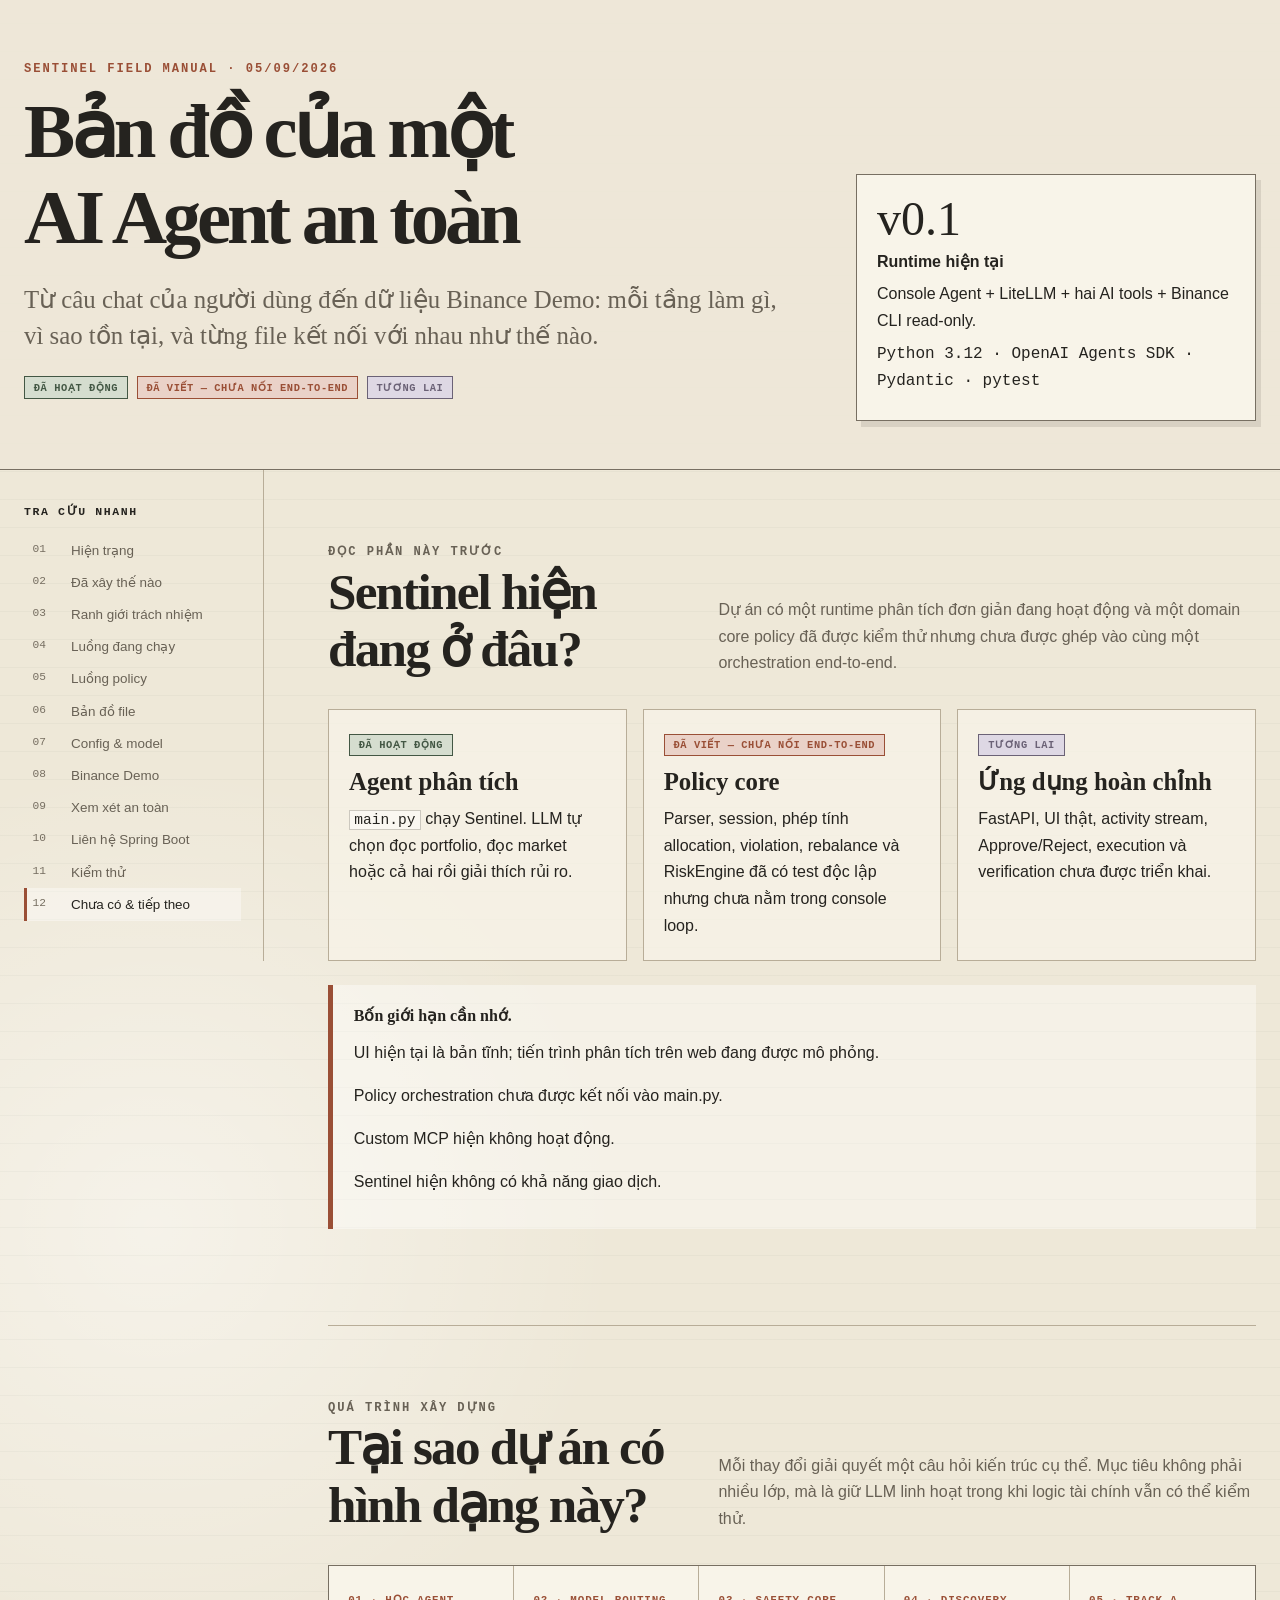
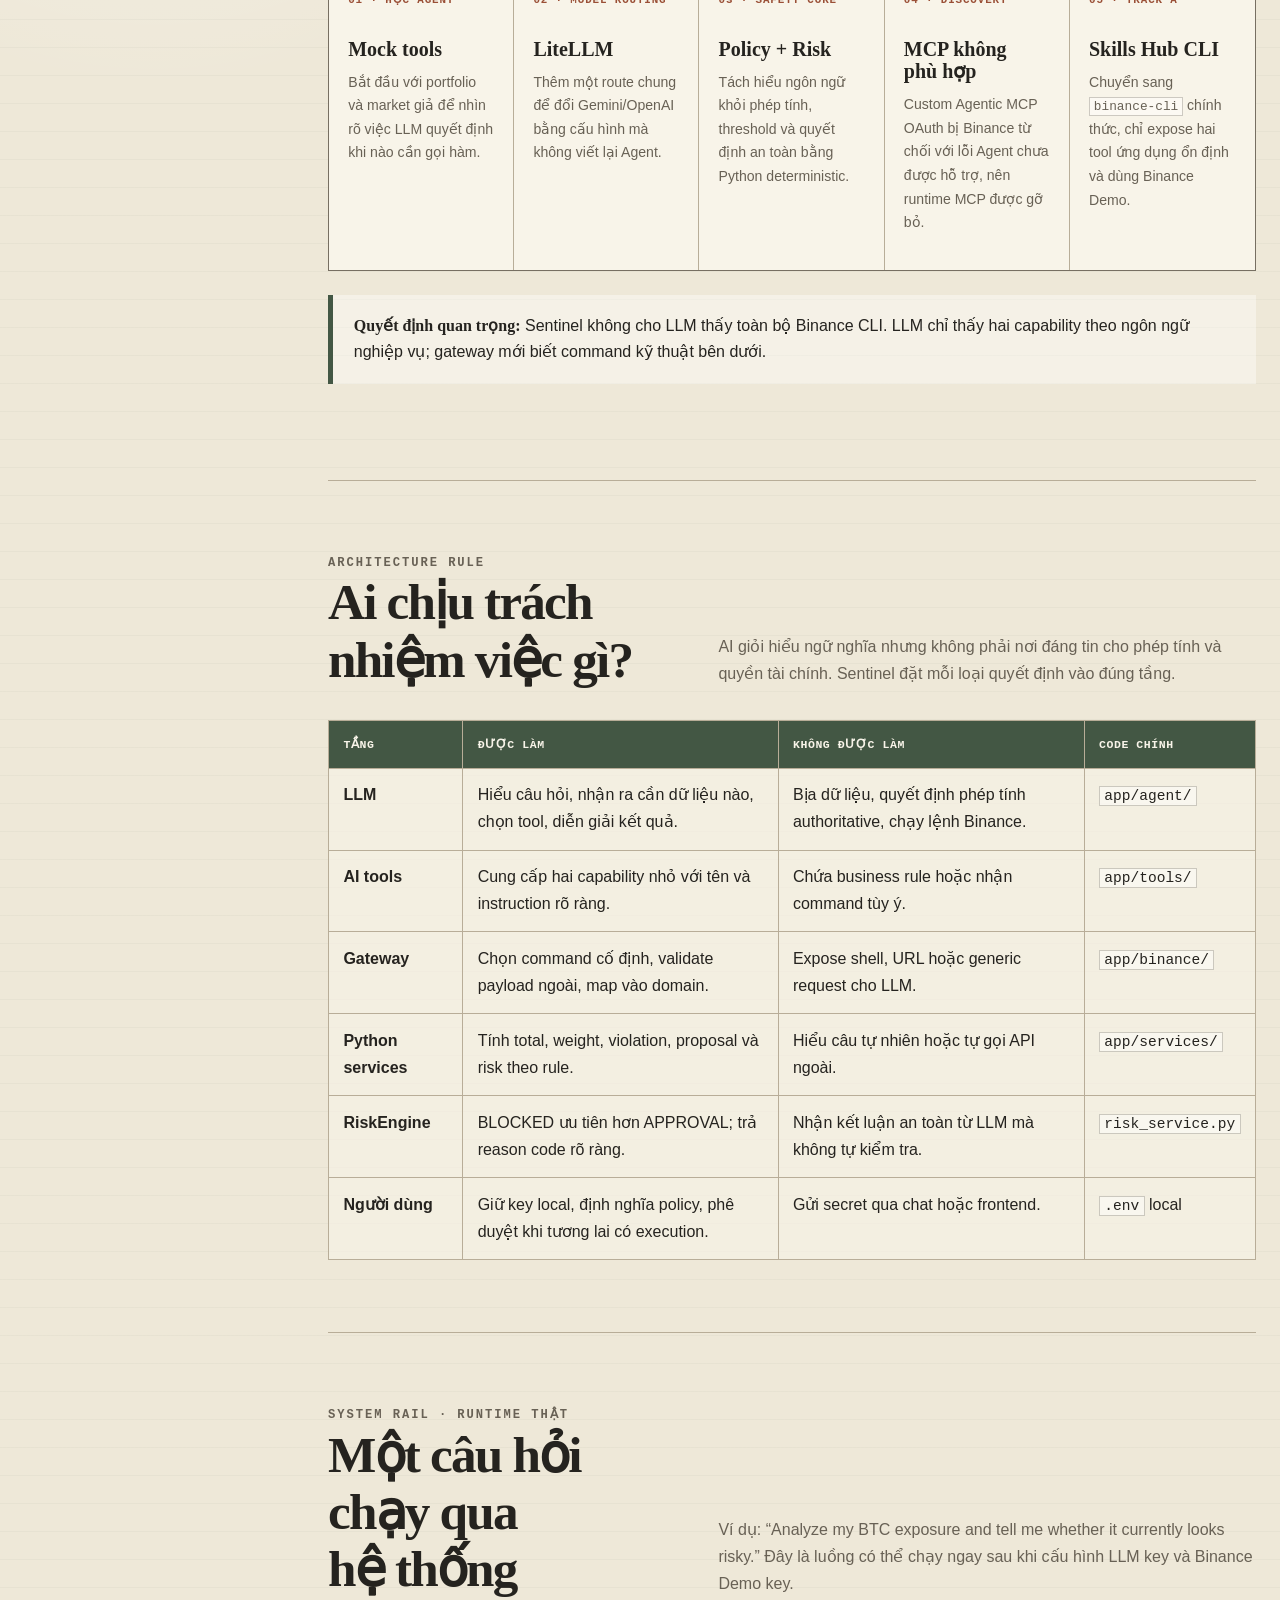
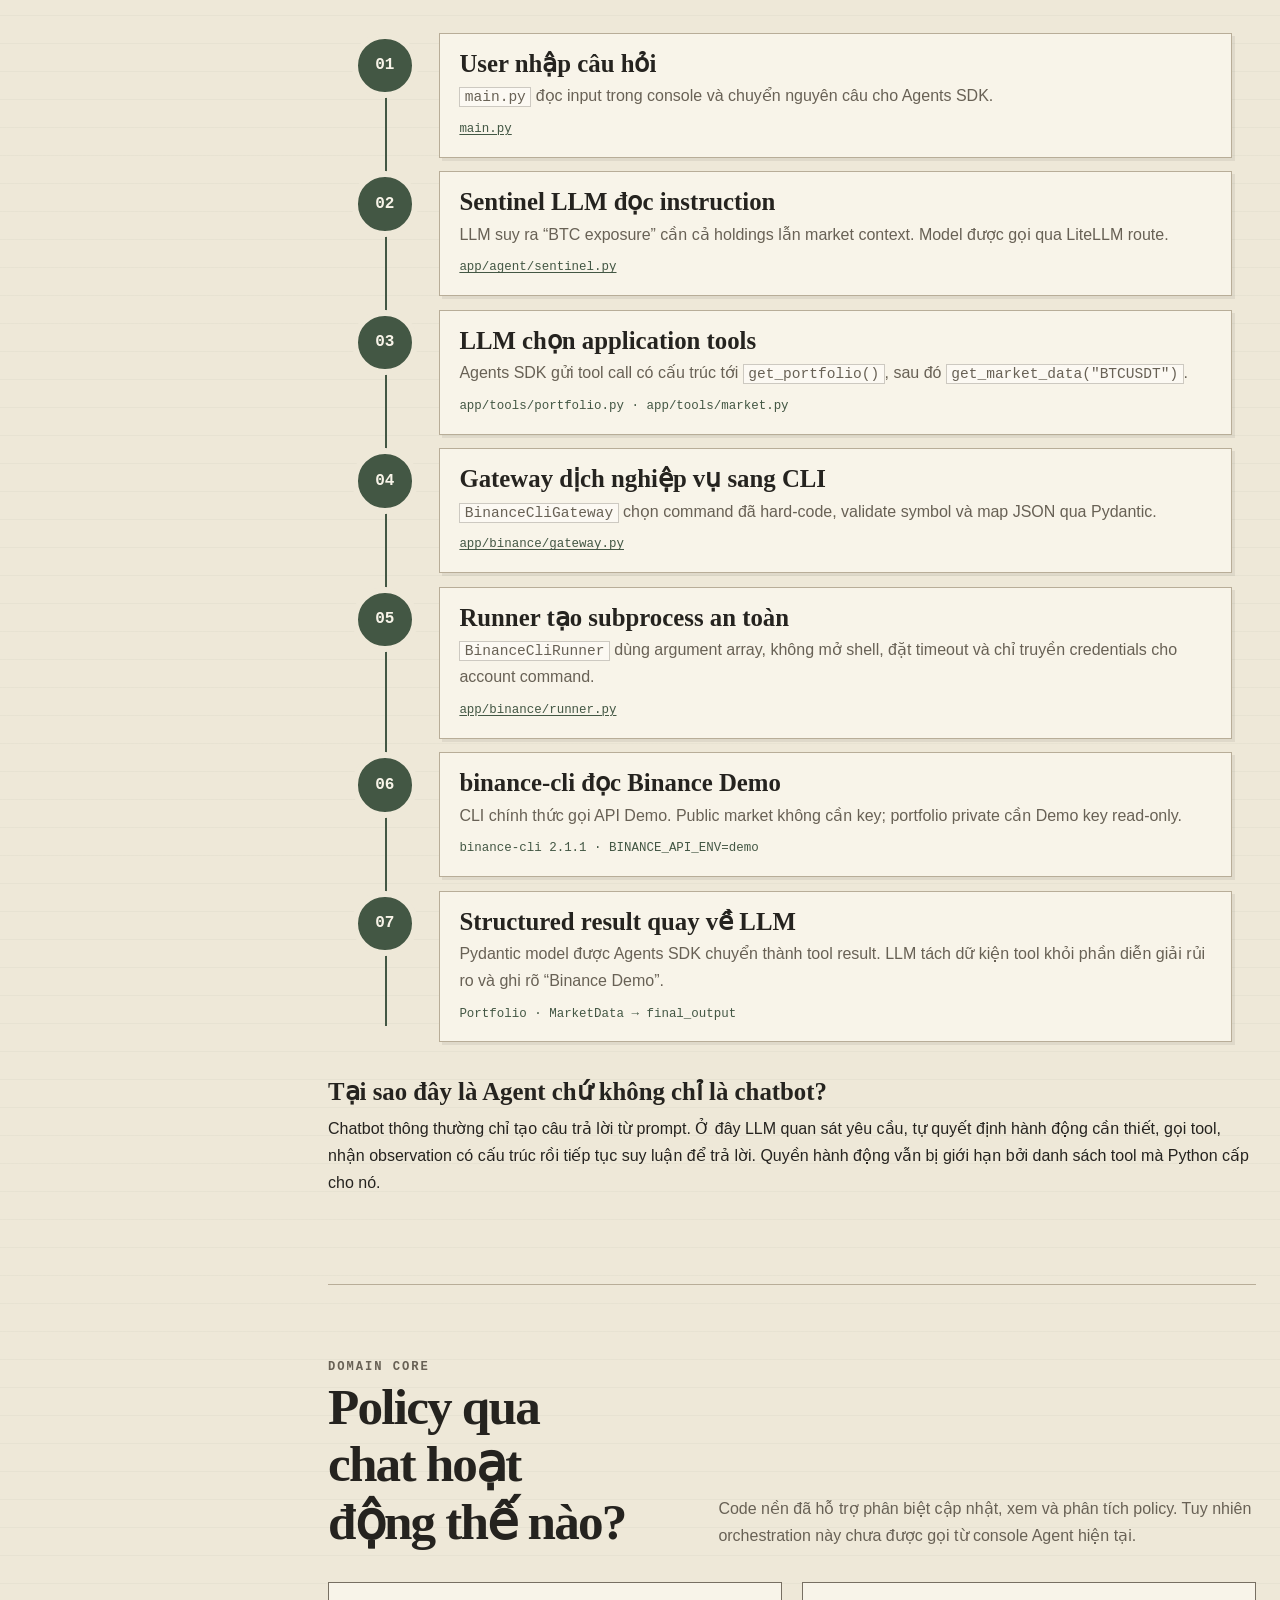
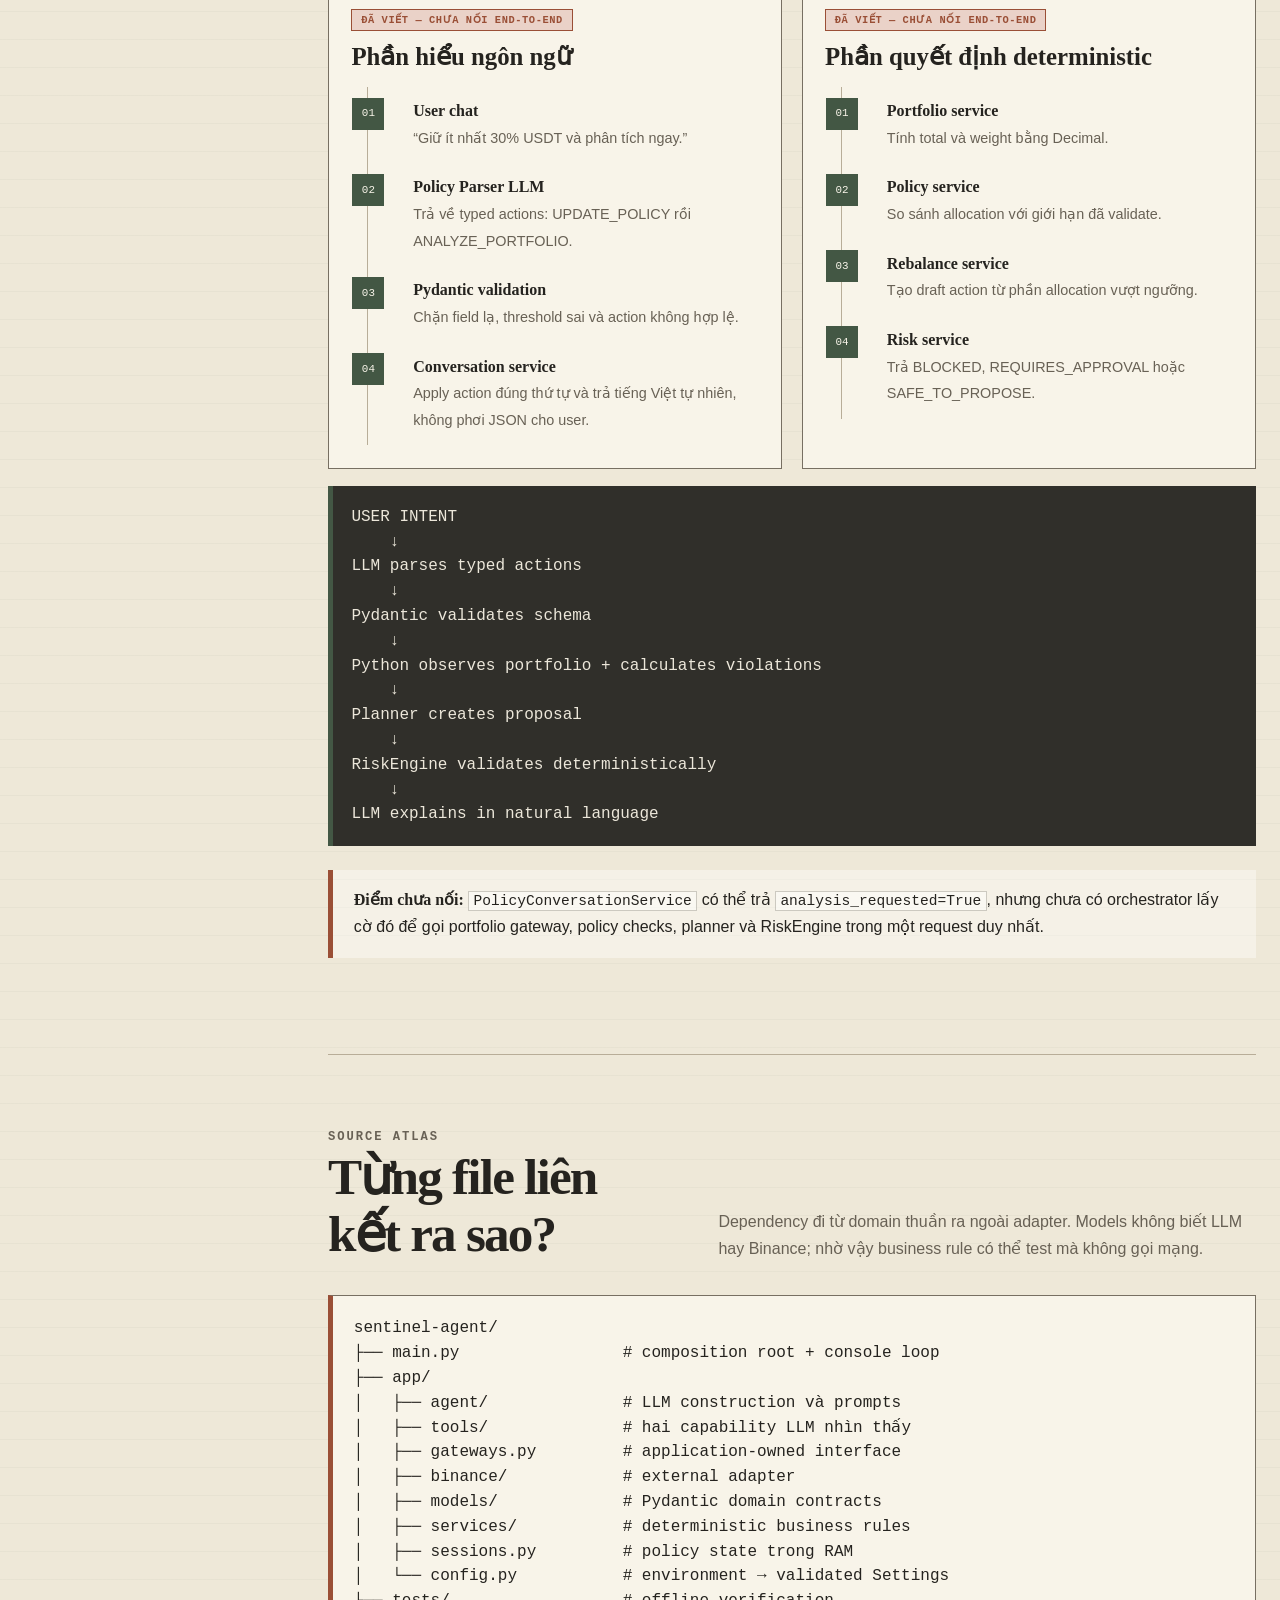
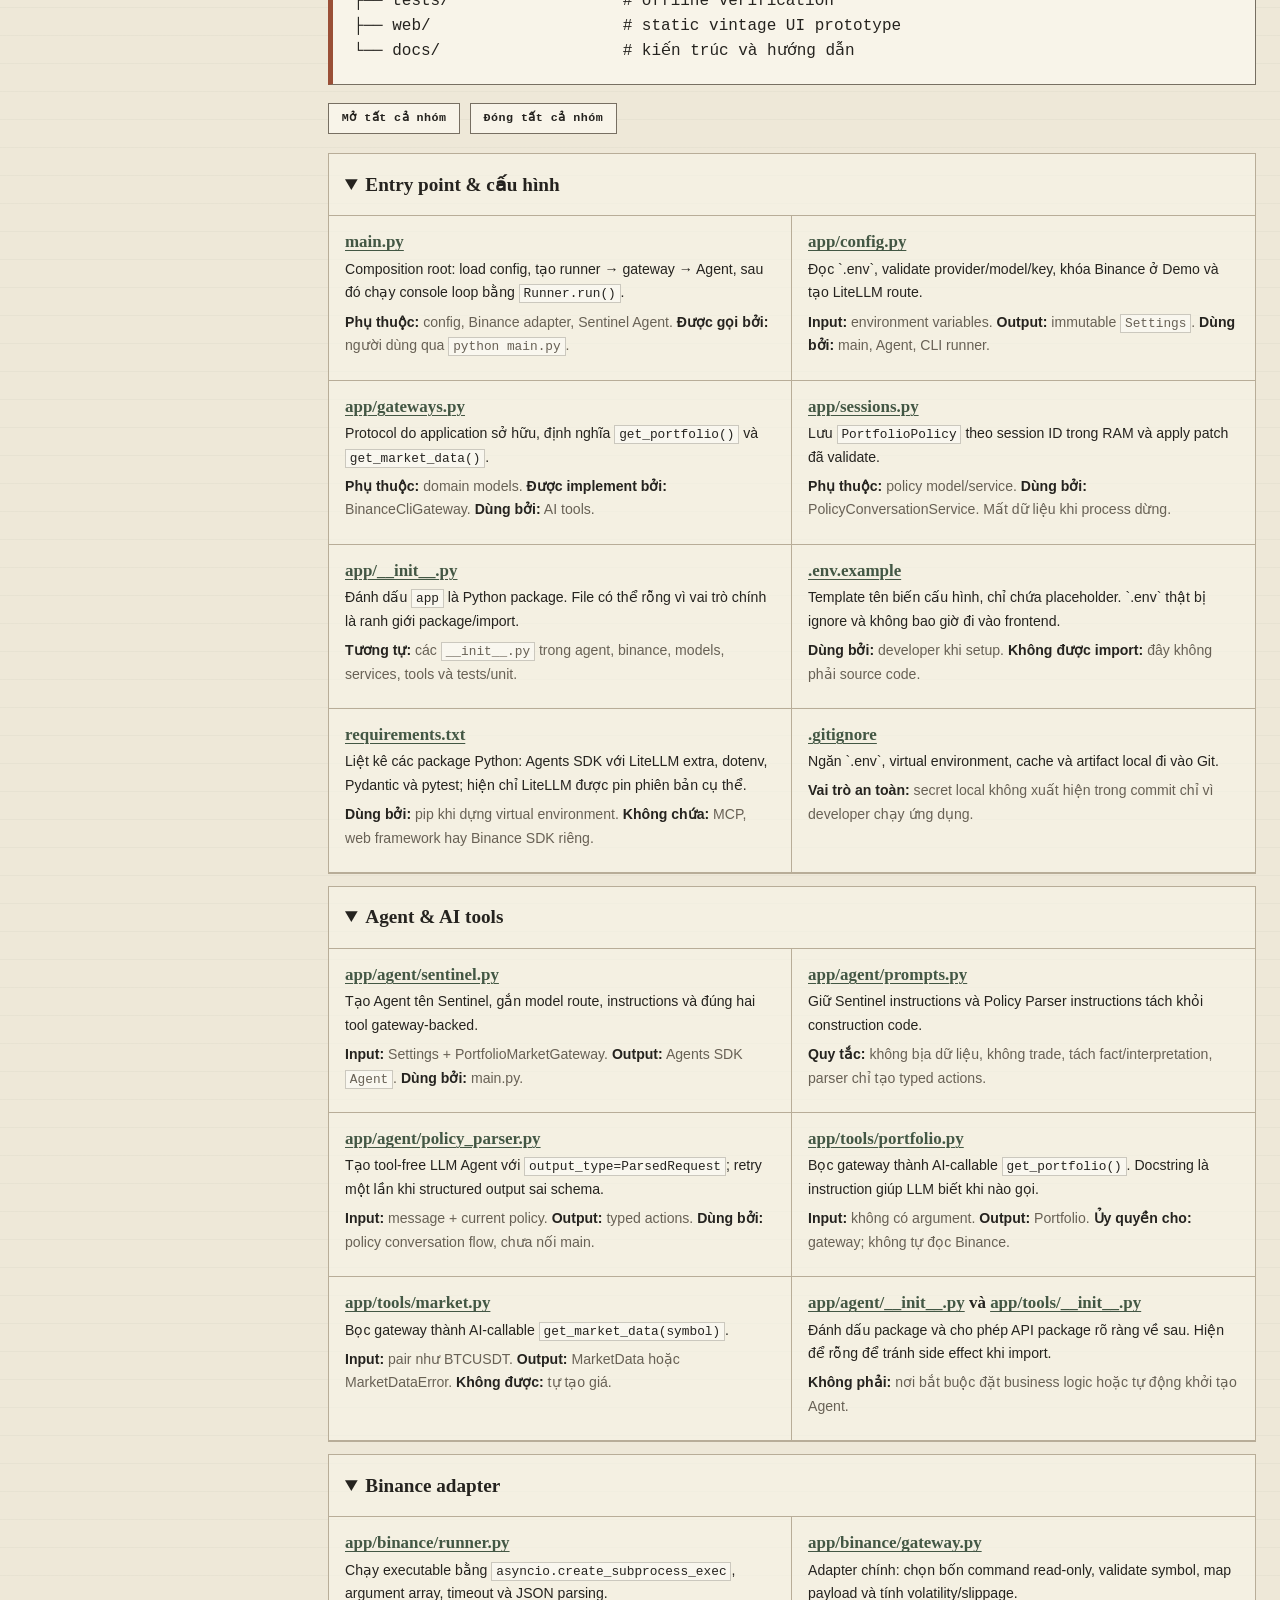
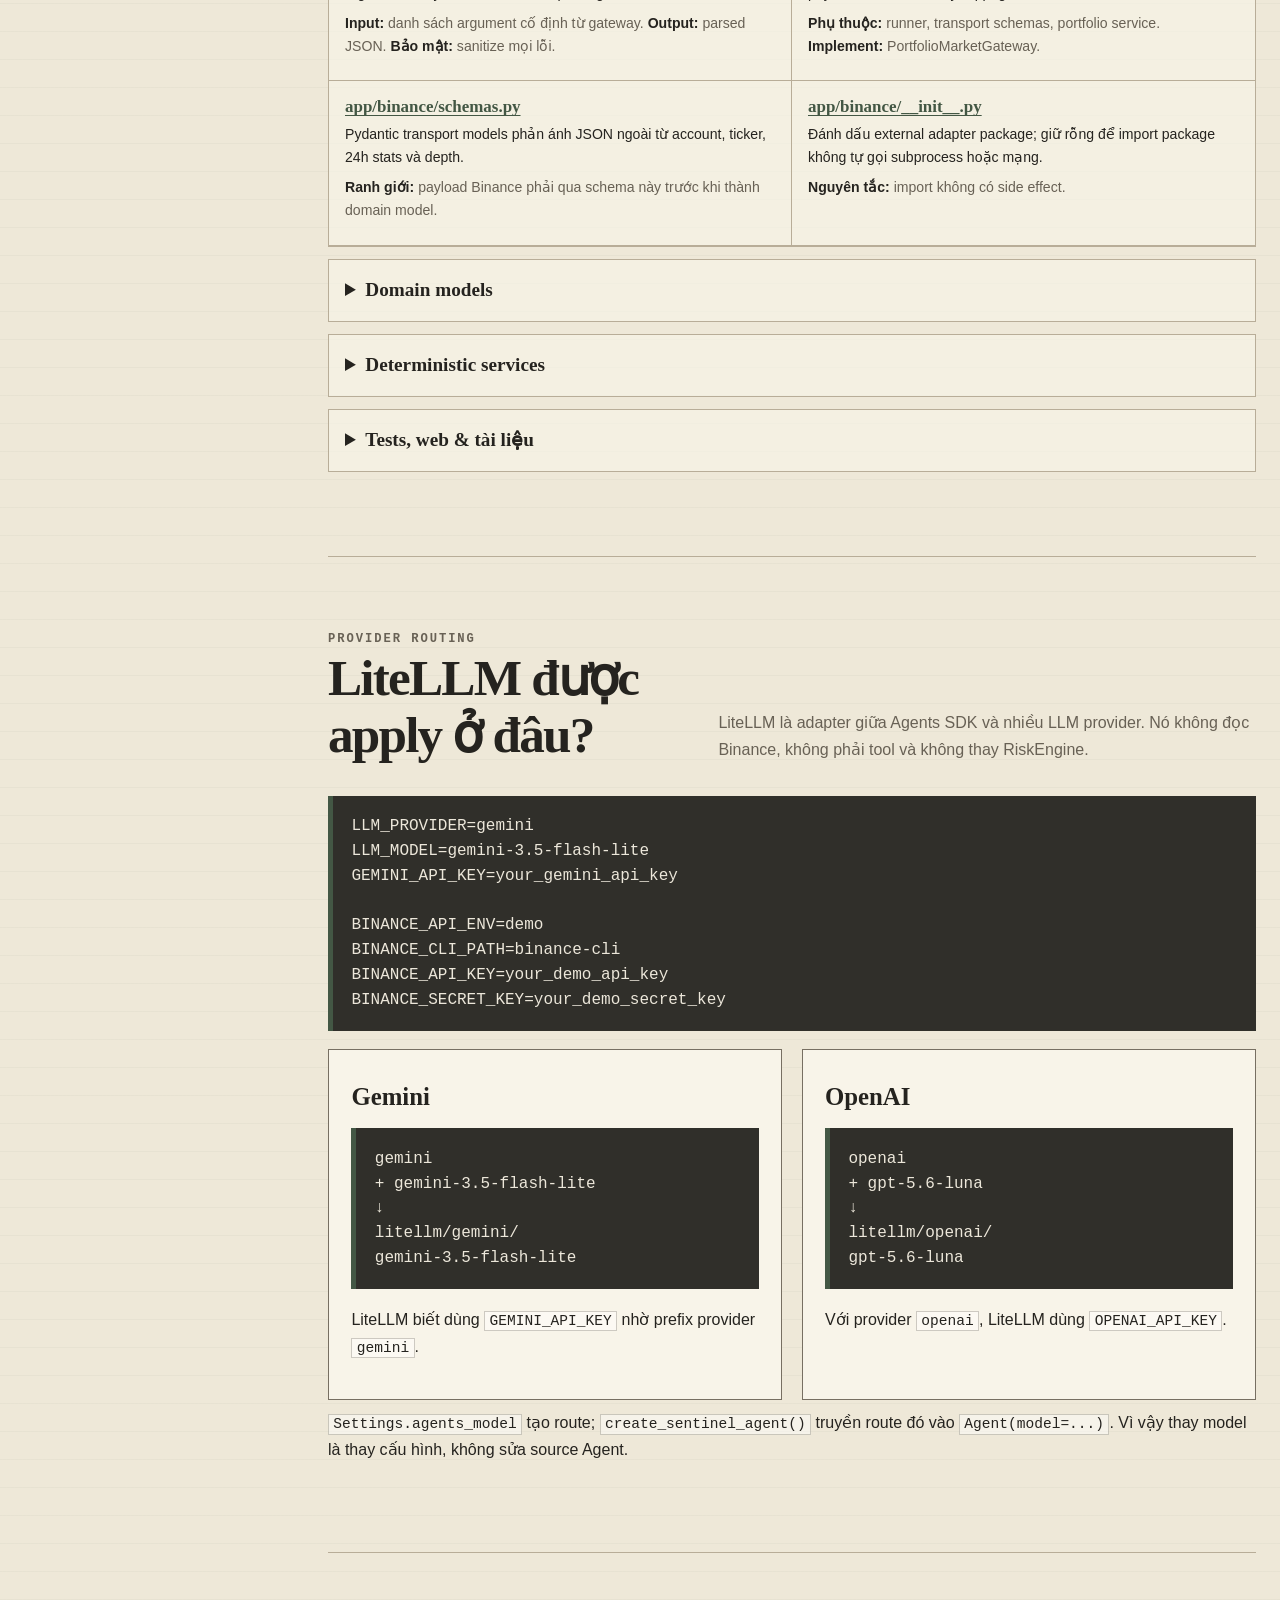
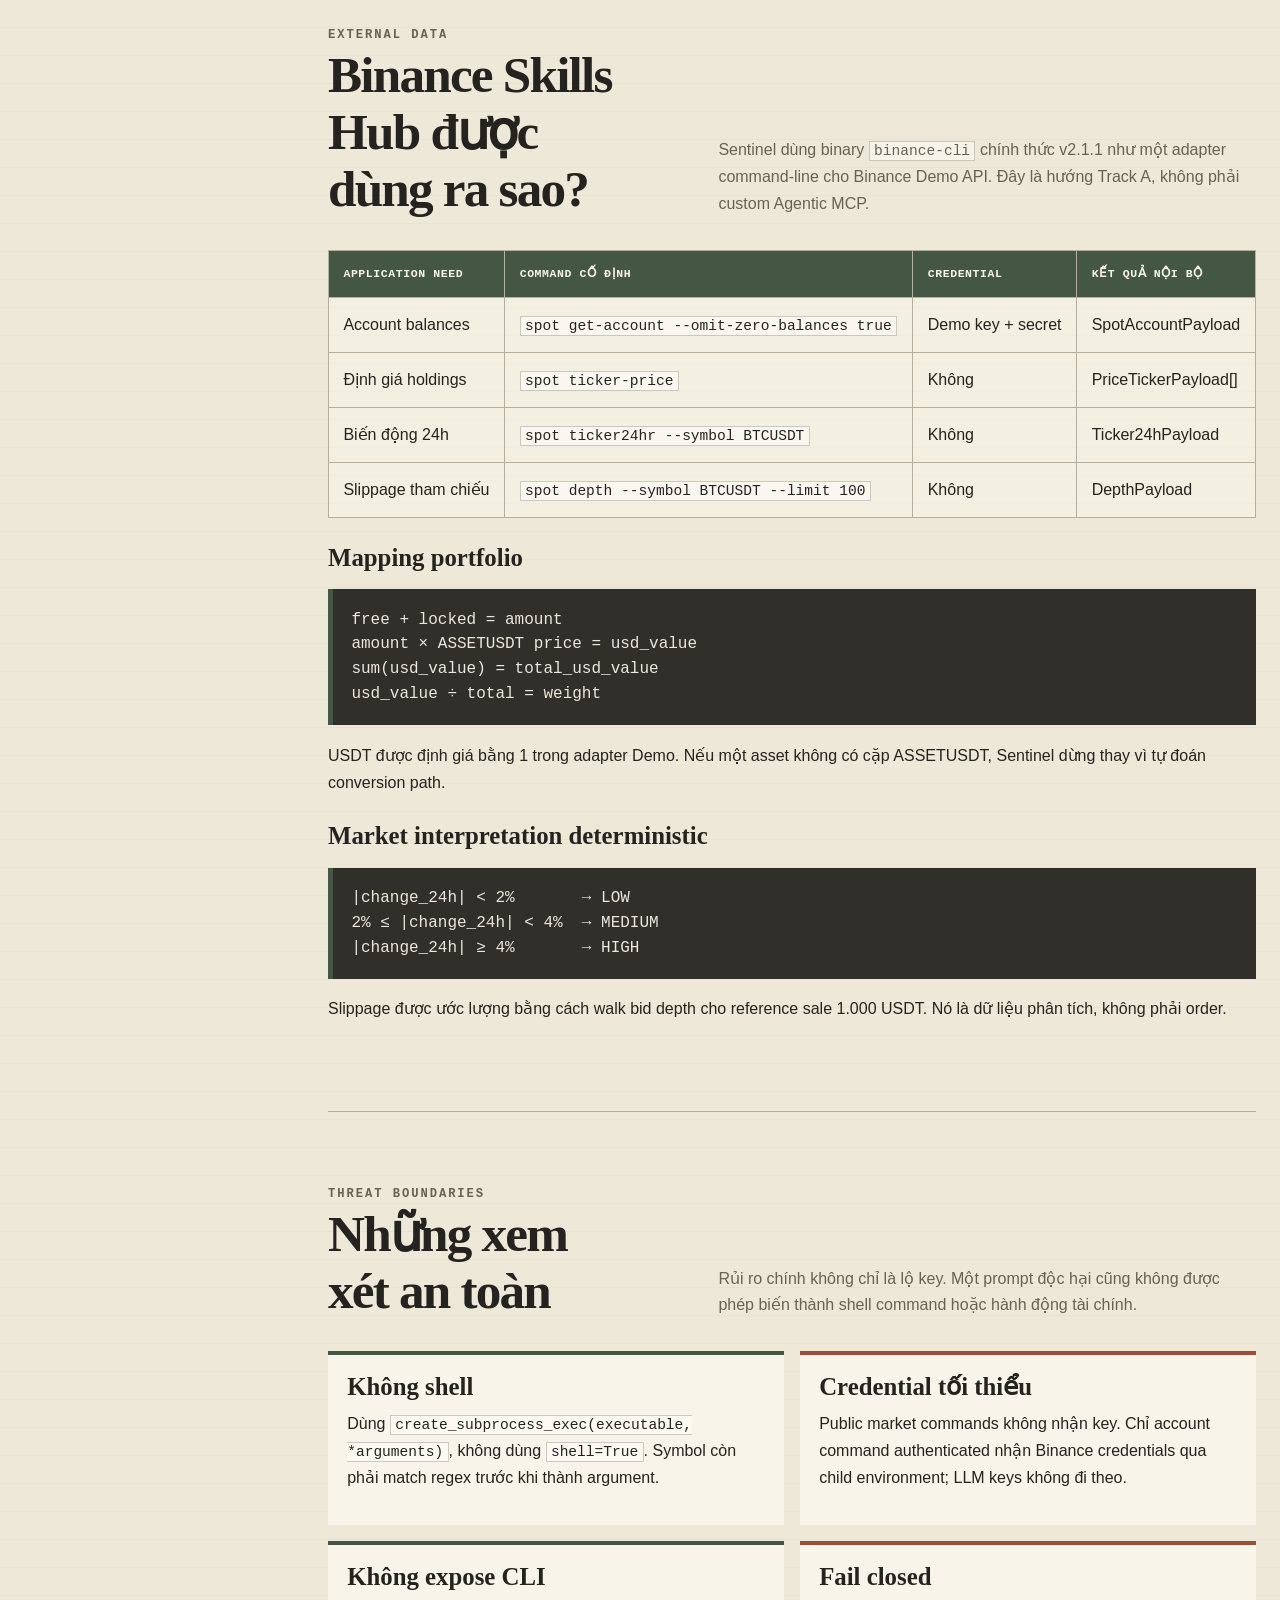
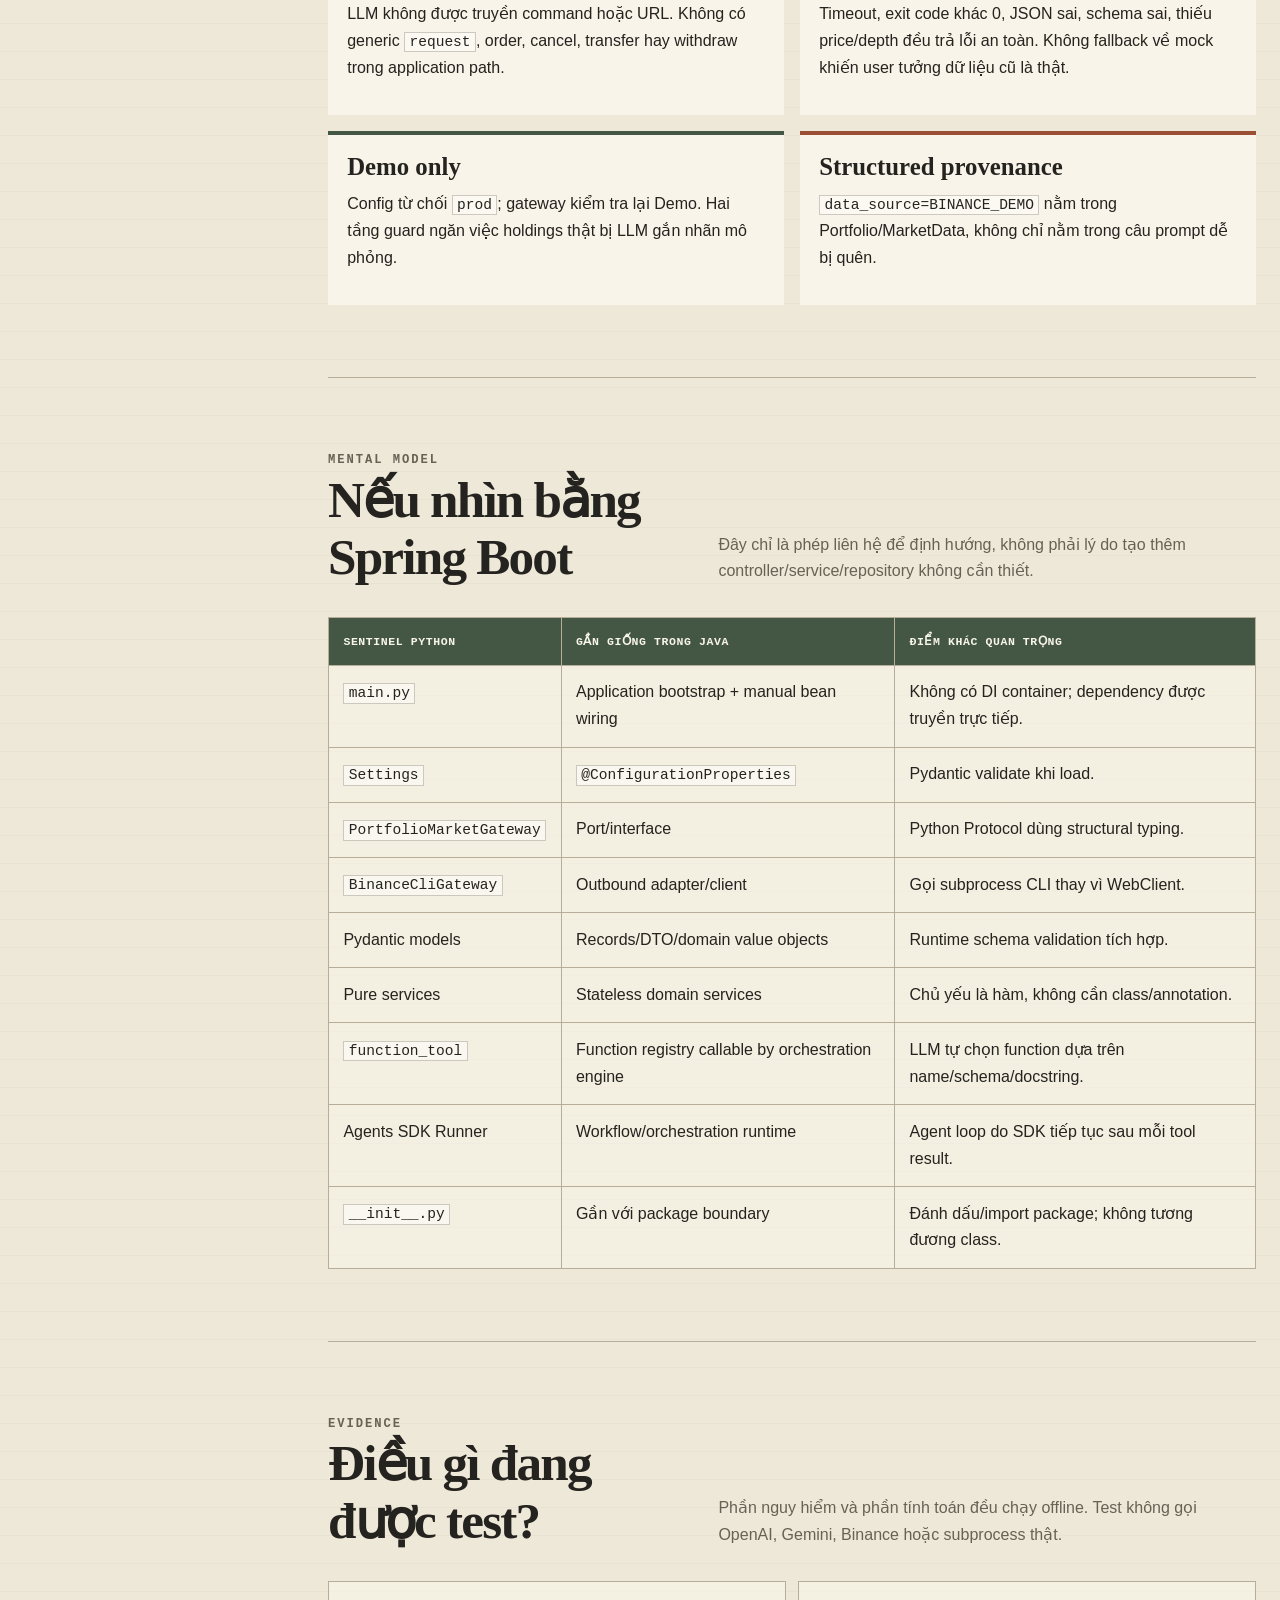
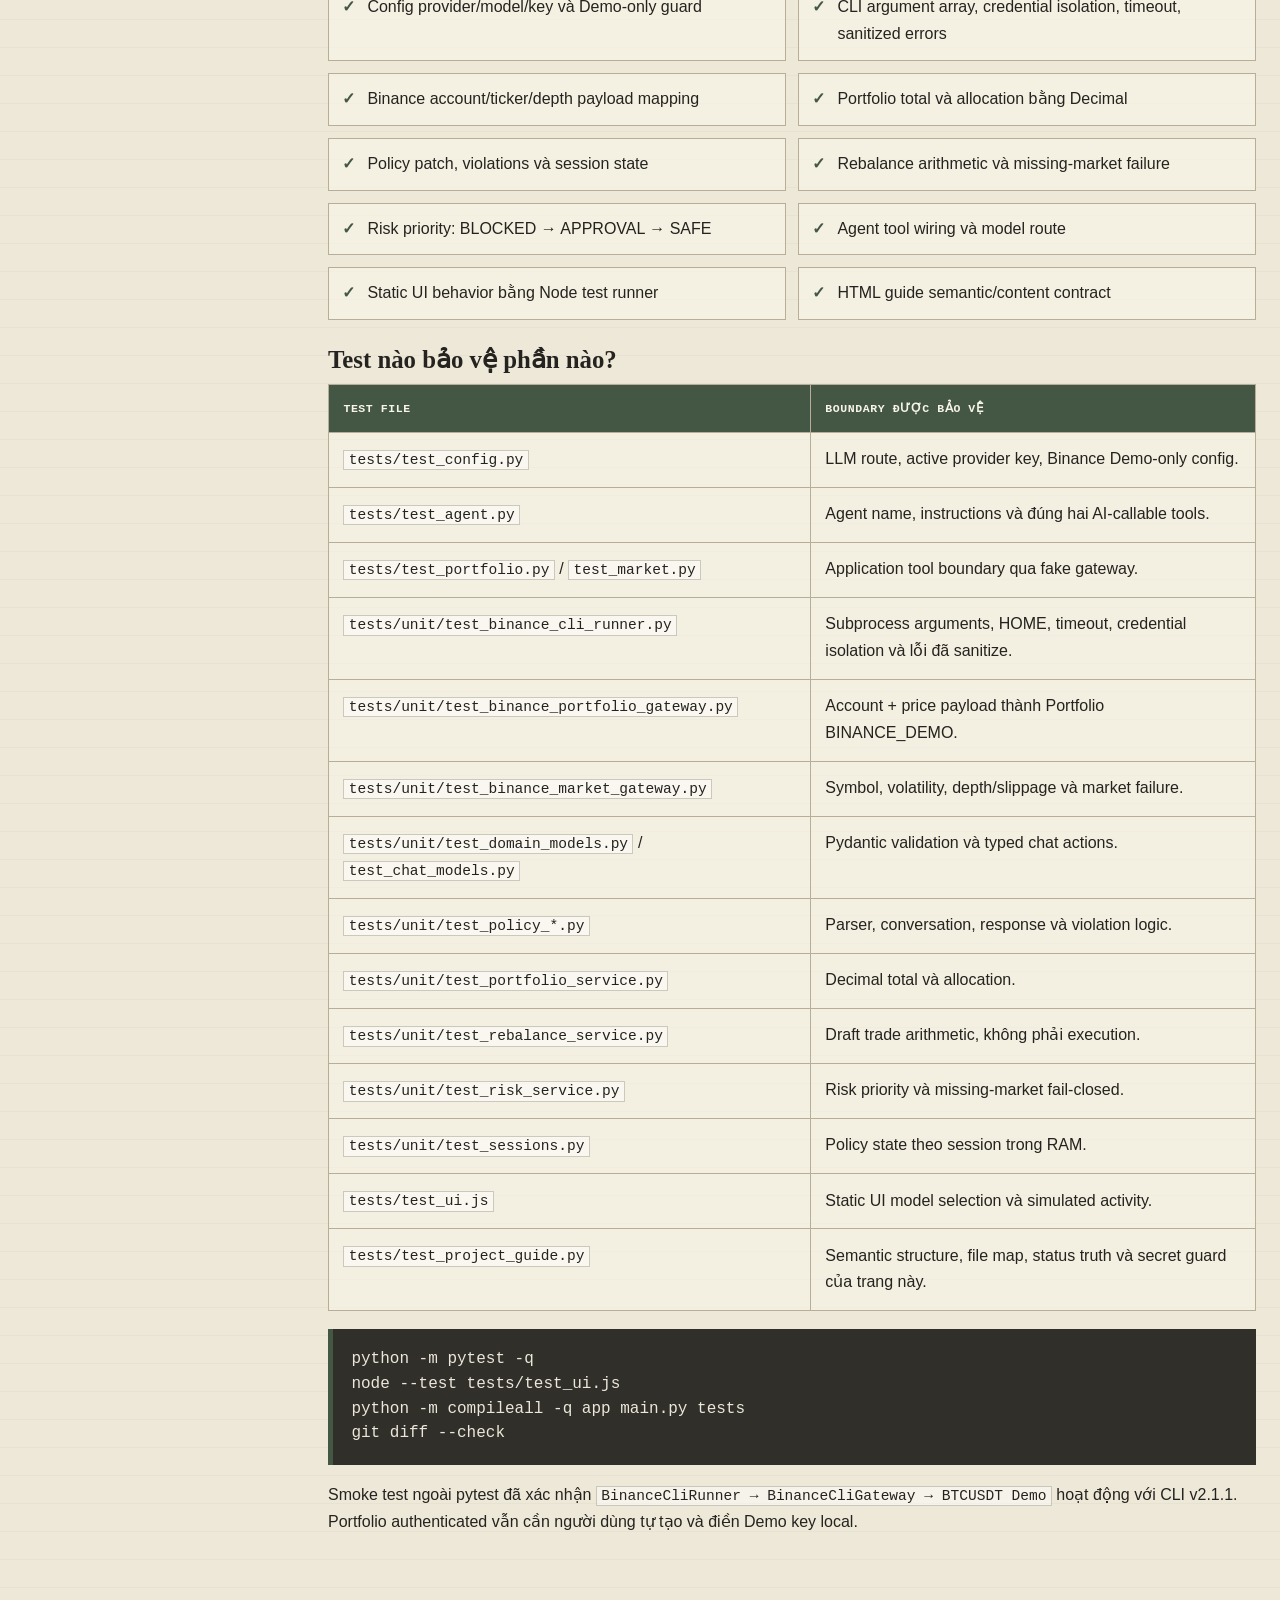
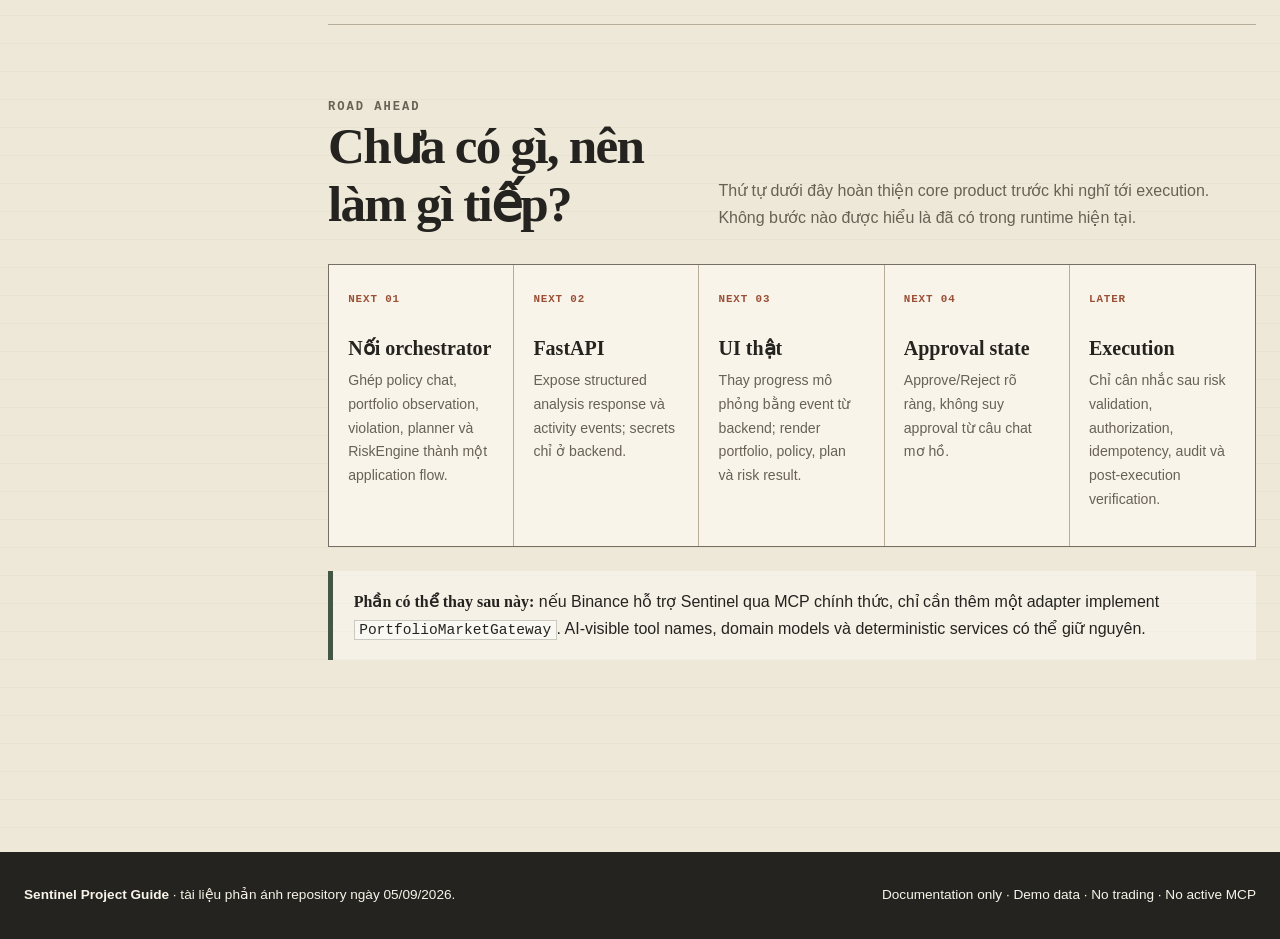
==== docs/sentinel-project-guide.html @ a164aa62 "docs: link Sentinel implementation handbook" ====
<!doctype html>
<html lang="vi">
  <head>
    <meta charset="utf-8">
    <meta name="viewport" content="width=device-width, initial-scale=1">
    <meta name="color-scheme" content="light">
    <title>Sentinel — Sổ tay kiến trúc &amp; mã nguồn</title>
    <style>
      :root {
        --paper: #eee8d8;
        --paper-deep: #e2d9c4;
        --paper-light: #f8f4e9;
        --ink: #25231f;
        --muted: #686155;
        --olive: #435744;
        --olive-soft: #d5ddcf;
        --rust: #9a4f36;
        --rust-soft: #ead2c8;
        --rule: #b8ad98;
        --rule-dark: #776f62;
        --future: #6b6276;
        --future-soft: #ded8e4;
        --shadow: 5px 6px 0 rgb(59 52 42 / 12%);
        --serif: Georgia, "Times New Roman", Times, serif;
        --sans: "Avenir Next", Avenir, "Segoe UI", Arial, sans-serif;
        --mono: "SFMono-Regular", Consolas, "Liberation Mono", monospace;
      }

      * { box-sizing: border-box; }

      html {
        scroll-behavior: smooth;
        scroll-padding-top: 1.5rem;
      }

      body {
        margin: 0;
        color: var(--ink);
        background-color: var(--paper);
        background-image:
          repeating-linear-gradient(0deg, transparent 0 27px, rgb(67 87 68 / 4%) 27px 28px),
          radial-gradient(circle at 12% 8%, rgb(255 255 255 / 45%), transparent 29rem);
        font-family: var(--sans);
        font-size: 16px;
        line-height: 1.68;
      }

      a {
        color: var(--olive);
        text-decoration-thickness: 1px;
        text-underline-offset: 0.18em;
      }

      a:hover { color: var(--rust); }

      :focus-visible {
        outline: 3px solid var(--rust);
        outline-offset: 3px;
      }

      code, pre, .path, .utility, .status, .eyebrow, .rail-index {
        font-family: var(--mono);
      }

      code {
        padding: 0.08em 0.3em;
        background: rgb(255 255 255 / 45%);
        border: 1px solid rgb(119 111 98 / 35%);
        font-size: 0.91em;
      }

      pre {
        margin: 1.1rem 0;
        padding: 1.15rem;
        overflow-x: auto;
        color: #ece7da;
        background: #302f2a;
        border-left: 5px solid var(--olive);
        line-height: 1.55;
        white-space: pre;
      }

      .masthead {
        border-bottom: 1px solid var(--rule-dark);
        background: rgb(238 232 216 / 92%);
      }

      .masthead-inner {
        width: min(1440px, calc(100% - 3rem));
        margin: 0 auto;
        padding: 3.7rem 0 3rem;
        display: grid;
        grid-template-columns: minmax(0, 1fr) minmax(260px, 400px);
        gap: 3rem;
        align-items: end;
      }

      .eyebrow {
        margin: 0 0 0.6rem;
        color: var(--rust);
        font-size: 0.76rem;
        font-weight: 700;
        letter-spacing: 0.16em;
        text-transform: uppercase;
      }

      h1, h2, h3, h4 {
        font-family: var(--serif);
        line-height: 1.12;
        text-wrap: balance;
      }

      h1 {
        margin: 0;
        max-width: 840px;
        font-size: clamp(3rem, 6vw, 6.6rem);
        font-weight: 600;
        letter-spacing: -0.055em;
      }

      .lede {
        max-width: 760px;
        margin: 1.3rem 0 0;
        color: var(--muted);
        font-family: var(--serif);
        font-size: clamp(1.15rem, 2vw, 1.55rem);
        line-height: 1.45;
      }

      .issue-card {
        padding: 1.25rem;
        border: 1px solid var(--rule-dark);
        background: var(--paper-light);
        box-shadow: var(--shadow);
      }

      .issue-card p { margin: 0.35rem 0; }

      .issue-card .number {
        display: block;
        font-family: var(--serif);
        font-size: 3rem;
        line-height: 1;
      }

      .layout {
        width: min(1440px, calc(100% - 3rem));
        margin: 0 auto;
        display: grid;
        grid-template-columns: 240px minmax(0, 1fr);
        gap: clamp(2rem, 5vw, 5rem);
      }

      nav {
        position: sticky;
        top: 0;
        align-self: start;
        max-height: 100vh;
        overflow-y: auto;
        padding: 2rem 0 2.5rem;
        border-right: 1px solid var(--rule);
      }

      nav strong {
        display: block;
        margin-bottom: 0.8rem;
        font-family: var(--mono);
        font-size: 0.72rem;
        letter-spacing: 0.14em;
        text-transform: uppercase;
      }

      nav ol {
        margin: 0;
        padding: 0 1.4rem 0 0;
        list-style: none;
        counter-reset: nav;
      }

      nav li { counter-increment: nav; }

      nav a {
        display: grid;
        grid-template-columns: 2.2rem 1fr;
        gap: 0.2rem;
        padding: 0.46rem 0.35rem;
        color: var(--muted);
        text-decoration: none;
        border-left: 3px solid transparent;
        font-size: 0.84rem;
        line-height: 1.3;
      }

      nav a::before {
        content: counter(nav, decimal-leading-zero);
        color: var(--rule-dark);
        font-family: var(--mono);
        font-size: 0.7rem;
      }

      nav a:hover, nav a[aria-current="true"] {
        color: var(--ink);
        background: rgb(255 255 255 / 38%);
        border-left-color: var(--rust);
      }

      main {
        min-width: 0;
        padding: 0 0 6rem;
      }

      section {
        padding: 4.5rem 0;
        border-bottom: 1px solid var(--rule);
      }

      section:last-child { border-bottom: 0; }

      .section-head {
        display: grid;
        grid-template-columns: minmax(0, 0.8fr) minmax(280px, 1.2fr);
        gap: 2rem;
        align-items: end;
        margin-bottom: 2rem;
      }

      .section-head h2 {
        margin: 0;
        font-size: clamp(2.2rem, 4vw, 4rem);
        letter-spacing: -0.035em;
      }

      .section-head p {
        margin: 0;
        color: var(--muted);
      }

      h3 {
        margin: 1.6rem 0 0.65rem;
        font-size: 1.55rem;
      }

      h4 {
        margin: 0 0 0.4rem;
        font-size: 1.06rem;
      }

      p { margin: 0.65rem 0 1rem; }

      ul, ol { padding-left: 1.35rem; }

      .status-row {
        display: flex;
        flex-wrap: wrap;
        gap: 0.55rem;
        margin: 1.4rem 0;
      }

      .status {
        display: inline-flex;
        align-items: center;
        width: fit-content;
        padding: 0.28rem 0.55rem 0.22rem;
        border: 1px solid currentColor;
        font-size: 0.65rem;
        font-weight: 800;
        letter-spacing: 0.055em;
        line-height: 1.2;
      }

      .status.live { color: var(--olive); background: var(--olive-soft); }
      .status.partial { color: var(--rust); background: var(--rust-soft); }
      .status.future { color: var(--future); background: var(--future-soft); }

      .note, .warning {
        margin: 1.5rem 0;
        padding: 1.1rem 1.3rem;
        border-left: 5px solid var(--olive);
        background: rgb(255 255 255 / 38%);
      }

      .warning { border-left-color: var(--rust); }

      .note strong, .warning strong { font-family: var(--serif); }

      .cards {
        display: grid;
        grid-template-columns: repeat(3, minmax(0, 1fr));
        gap: 1rem;
      }

      .card {
        padding: 1.25rem;
        border: 1px solid var(--rule);
        background: rgb(248 244 233 / 72%);
      }

      .card h3 { margin-top: 0.65rem; }
      .card p:last-child { margin-bottom: 0; }

      .journey {
        display: grid;
        grid-template-columns: repeat(5, minmax(145px, 1fr));
        gap: 0;
        padding: 0;
        list-style: none;
        border: 1px solid var(--rule-dark);
        background: var(--paper-light);
      }

      .journey li {
        min-height: 230px;
        padding: 1.2rem;
        border-right: 1px solid var(--rule);
      }

      .journey li:last-child { border-right: 0; }

      .journey .phase {
        color: var(--rust);
        font-family: var(--mono);
        font-size: 0.68rem;
        font-weight: 700;
        letter-spacing: 0.08em;
      }

      .journey h3 { font-size: 1.25rem; }
      .journey p { color: var(--muted); font-size: 0.88rem; }

      .rail {
        position: relative;
        max-width: 880px;
        margin: 2.2rem auto;
        padding: 0;
        list-style: none;
      }

      .rail::before {
        content: "";
        position: absolute;
        top: 1rem;
        bottom: 1rem;
        left: 2.05rem;
        width: 2px;
        background: var(--olive);
      }

      .rail-item {
        position: relative;
        display: grid;
        grid-template-columns: 4.2rem minmax(0, 1fr);
        gap: 1.25rem;
        margin: 0 0 0.85rem;
      }

      .rail-index {
        position: relative;
        z-index: 1;
        display: grid;
        place-items: center;
        width: 4.1rem;
        height: 4.1rem;
        color: var(--paper-light);
        background: var(--olive);
        border: 6px solid var(--paper);
        border-radius: 50%;
        font-weight: 800;
      }

      .rail-body {
        padding: 1rem 1.2rem;
        border: 1px solid var(--rule);
        background: var(--paper-light);
        box-shadow: 3px 3px 0 rgb(59 52 42 / 8%);
      }

      .rail-body h3 { margin: 0; }
      .rail-body p { margin: 0.35rem 0 0; color: var(--muted); }

      .path {
        display: inline-block;
        margin-top: 0.55rem;
        color: var(--olive);
        font-size: 0.78rem;
      }

      .split-flow {
        display: grid;
        grid-template-columns: repeat(2, minmax(0, 1fr));
        gap: 1.2rem;
      }

      .flow-panel {
        padding: 1.4rem;
        border: 1px solid var(--rule-dark);
        background: var(--paper-light);
      }

      .flow-panel h3 { margin-top: 0.7rem; }

      .flow-list {
        margin: 1rem 0 0;
        padding: 0;
        list-style: none;
        counter-reset: flow;
      }

      .flow-list li {
        position: relative;
        counter-increment: flow;
        margin-left: 1rem;
        padding: 0.7rem 0 0.7rem 2.8rem;
        border-left: 1px solid var(--rule);
      }

      .flow-list li::before {
        content: counter(flow, decimal-leading-zero);
        position: absolute;
        left: -1rem;
        top: 0.65rem;
        width: 2rem;
        height: 2rem;
        display: grid;
        place-items: center;
        color: var(--paper-light);
        background: var(--olive);
        font-family: var(--mono);
        font-size: 0.68rem;
      }

      .flow-list strong { display: block; font-family: var(--serif); }
      .flow-list span { color: var(--muted); font-size: 0.9rem; }

      .table-wrap { overflow-x: auto; }

      table {
        width: 100%;
        border-collapse: collapse;
        background: rgb(248 244 233 / 58%);
      }

      th, td {
        padding: 0.85rem 0.9rem;
        border: 1px solid var(--rule);
        text-align: left;
        vertical-align: top;
      }

      th {
        color: var(--paper-light);
        background: var(--olive);
        font-family: var(--mono);
        font-size: 0.72rem;
        letter-spacing: 0.05em;
        text-transform: uppercase;
      }

      .tree {
        padding: 1.3rem;
        color: var(--ink);
        background: var(--paper-light);
        border: 1px solid var(--rule-dark);
        border-left: 5px solid var(--rust);
      }

      .file-toolbar {
        display: flex;
        flex-wrap: wrap;
        gap: 0.6rem;
        margin: 1rem 0 1.2rem;
      }

      button {
        padding: 0.55rem 0.8rem;
        color: var(--ink);
        background: var(--paper-light);
        border: 1px solid var(--rule-dark);
        border-radius: 0;
        font: 700 0.73rem/1 var(--mono);
        letter-spacing: 0.04em;
        cursor: pointer;
      }

      button:hover { color: var(--paper-light); background: var(--olive); }

      details {
        margin-bottom: 0.75rem;
        border: 1px solid var(--rule);
        background: rgb(248 244 233 / 65%);
      }

      summary {
        padding: 0.9rem 1rem;
        cursor: pointer;
        font-family: var(--serif);
        font-size: 1.2rem;
        font-weight: 700;
      }

      details[open] summary { border-bottom: 1px solid var(--rule); }

      .file-list {
        display: grid;
        grid-template-columns: repeat(2, minmax(0, 1fr));
        gap: 0;
      }

      .file {
        min-width: 0;
        padding: 1rem;
        border-right: 1px solid var(--rule);
        border-bottom: 1px solid var(--rule);
      }

      .file:nth-child(even) { border-right: 0; }
      .file h4 a { overflow-wrap: anywhere; }
      .file p { margin: 0.35rem 0; font-size: 0.88rem; }
      .file .relation { color: var(--muted); }
      .file .relation strong { color: var(--ink); }

      .decision-grid {
        display: grid;
        grid-template-columns: repeat(2, minmax(0, 1fr));
        gap: 1rem;
      }

      .decision {
        padding: 1.1rem 1.2rem;
        border-top: 4px solid var(--olive);
        background: var(--paper-light);
      }

      .decision:nth-child(even) { border-top-color: var(--rust); }
      .decision h3 { margin-top: 0; }

      .checklist {
        display: grid;
        grid-template-columns: repeat(2, minmax(0, 1fr));
        gap: 0.75rem;
        padding: 0;
        list-style: none;
      }

      .checklist li {
        padding: 0.75rem 0.85rem 0.75rem 2.4rem;
        position: relative;
        background: rgb(248 244 233 / 65%);
        border: 1px solid var(--rule);
      }

      .checklist li::before {
        content: "✓";
        position: absolute;
        left: 0.8rem;
        color: var(--olive);
        font-weight: 900;
      }

      footer {
        padding: 2rem 1.5rem;
        color: var(--paper-light);
        background: var(--ink);
      }

      .footer-inner {
        width: min(1440px, 100%);
        margin: 0 auto;
        display: flex;
        justify-content: space-between;
        gap: 2rem;
      }

      footer p { margin: 0; font-size: 0.85rem; }

      @media (max-width: 1060px) {
        .masthead-inner { grid-template-columns: 1fr; gap: 1.5rem; }
        .layout { grid-template-columns: 1fr; }
        nav {
          position: relative;
          max-height: none;
          padding: 1rem 0;
          border-right: 0;
          border-bottom: 1px solid var(--rule);
        }
        nav ol { display: flex; overflow-x: auto; padding: 0 0 0.6rem; }
        nav li { flex: 0 0 auto; }
        nav a { grid-template-columns: auto 1fr; min-width: max-content; }
        .journey { grid-template-columns: 1fr 1fr; }
        .journey li { min-height: auto; border-bottom: 1px solid var(--rule); }
      }

      @media (max-width: 760px) {
        body { font-size: 15px; }
        .masthead-inner, .layout { width: min(100% - 1.4rem, 1440px); }
        .masthead-inner { padding: 2.3rem 0; }
        .section-head, .cards, .split-flow, .decision-grid,
        .file-list, .checklist { grid-template-columns: 1fr; }
        section { padding: 3.2rem 0; }
        .journey { grid-template-columns: 1fr; }
        .journey li { border-right: 0; }
        .file { border-right: 0; }
        .rail-item { grid-template-columns: 3.3rem minmax(0, 1fr); gap: 0.7rem; }
        .rail::before { left: 1.62rem; }
        .rail-index { width: 3.25rem; height: 3.25rem; border-width: 4px; }
        .footer-inner { flex-direction: column; }
      }

      @media (prefers-reduced-motion: reduce) {
        html { scroll-behavior: auto; }
      }

      @media print {
        body { background: white; color: black; font-size: 10.5pt; }
        .masthead-inner, .layout, .footer-inner { width: 100%; }
        .layout { display: block; }
        nav, .file-toolbar { display: none; }
        main { padding: 0; }
        section { padding: 1.2rem 0; break-inside: avoid; }
        details { break-inside: avoid; }
        details:not([open]) > *:not(summary) { display: block; }
        .card, .rail-body, .issue-card { box-shadow: none; }
        footer { color: black; background: white; border-top: 1px solid black; }
        a { color: black; text-decoration: none; }
      }
    </style>
  </head>
  <body>
    <header class="masthead">
      <div class="masthead-inner">
        <div>
          <p class="eyebrow">Sentinel field manual · 05/09/2026</p>
          <h1>Bản đồ của một AI Agent an toàn</h1>
          <p class="lede">Từ câu chat của người dùng đến dữ liệu Binance Demo: mỗi tầng làm gì, vì sao tồn tại, và từng file kết nối với nhau như thế nào.</p>
          <div class="status-row" aria-label="Trạng thái tài liệu">
            <span class="status live">ĐÃ HOẠT ĐỘNG</span>
            <span class="status partial">ĐÃ VIẾT — CHƯA NỐI END-TO-END</span>
            <span class="status future">TƯƠNG LAI</span>
          </div>
        </div>
        <aside class="issue-card" aria-label="Tóm tắt phiên bản">
          <span class="number">v0.1</span>
          <p><strong>Runtime hiện tại</strong></p>
          <p>Console Agent + LiteLLM + hai AI tools + Binance CLI read-only.</p>
          <p class="utility">Python 3.12 · OpenAI Agents SDK · Pydantic · pytest</p>
        </aside>
      </div>
    </header>

    <div class="layout">
      <nav aria-label="Mục lục">
        <strong>Tra cứu nhanh</strong>
        <ol>
          <li><a href="#hien-trang">Hiện trạng</a></li>
          <li><a href="#hanh-trinh">Đã xây thế nào</a></li>
          <li><a href="#ranh-gioi">Ranh giới trách nhiệm</a></li>
          <li><a href="#runtime">Luồng đang chạy</a></li>
          <li><a href="#policy">Luồng policy</a></li>
          <li><a href="#file-map">Bản đồ file</a></li>
          <li><a href="#config">Config &amp; model</a></li>
          <li><a href="#binance">Binance Demo</a></li>
          <li><a href="#bao-mat">Xem xét an toàn</a></li>
          <li><a href="#java">Liên hệ Spring Boot</a></li>
          <li><a href="#kiem-thu">Kiểm thử</a></li>
          <li><a href="#tiep-theo">Chưa có &amp; tiếp theo</a></li>
        </ol>
      </nav>

      <main>
        <section id="hien-trang">
          <div class="section-head">
            <div>
              <p class="eyebrow">Đọc phần này trước</p>
              <h2>Sentinel hiện đang ở đâu?</h2>
            </div>
            <p>Dự án có một runtime phân tích đơn giản đang hoạt động và một domain core policy đã được kiểm thử nhưng chưa được ghép vào cùng một orchestration end-to-end.</p>
          </div>

          <div class="cards">
            <article class="card">
              <span class="status live">ĐÃ HOẠT ĐỘNG</span>
              <h3>Agent phân tích</h3>
              <p><code>main.py</code> chạy Sentinel. LLM tự chọn đọc portfolio, đọc market hoặc cả hai rồi giải thích rủi ro.</p>
            </article>
            <article class="card">
              <span class="status partial">ĐÃ VIẾT — CHƯA NỐI END-TO-END</span>
              <h3>Policy core</h3>
              <p>Parser, session, phép tính allocation, violation, rebalance và RiskEngine đã có test độc lập nhưng chưa nằm trong console loop.</p>
            </article>
            <article class="card">
              <span class="status future">TƯƠNG LAI</span>
              <h3>Ứng dụng hoàn chỉnh</h3>
              <p>FastAPI, UI thật, activity stream, Approve/Reject, execution và verification chưa được triển khai.</p>
            </article>
          </div>

          <div class="warning">
            <strong>Bốn giới hạn cần nhớ.</strong>
            <p>UI hiện tại là bản tĩnh; tiến trình phân tích trên web đang được mô phỏng.</p>
            <p>Policy orchestration chưa được kết nối vào main.py.</p>
            <p>Custom MCP hiện không hoạt động.</p>
            <p>Sentinel hiện không có khả năng giao dịch.</p>
          </div>
        </section>

        <section id="hanh-trinh">
          <div class="section-head">
            <div>
              <p class="eyebrow">Quá trình xây dựng</p>
              <h2>Tại sao dự án có hình dạng này?</h2>
            </div>
            <p>Mỗi thay đổi giải quyết một câu hỏi kiến trúc cụ thể. Mục tiêu không phải nhiều lớp, mà là giữ LLM linh hoạt trong khi logic tài chính vẫn có thể kiểm thử.</p>
          </div>

          <ol class="journey">
            <li>
              <span class="phase">01 · HỌC AGENT</span>
              <h3>Mock tools</h3>
              <p>Bắt đầu với portfolio và market giả để nhìn rõ việc LLM quyết định khi nào cần gọi hàm.</p>
            </li>
            <li>
              <span class="phase">02 · MODEL ROUTING</span>
              <h3>LiteLLM</h3>
              <p>Thêm một route chung để đổi Gemini/OpenAI bằng cấu hình mà không viết lại Agent.</p>
            </li>
            <li>
              <span class="phase">03 · SAFETY CORE</span>
              <h3>Policy + Risk</h3>
              <p>Tách hiểu ngôn ngữ khỏi phép tính, threshold và quyết định an toàn bằng Python deterministic.</p>
            </li>
            <li>
              <span class="phase">04 · DISCOVERY</span>
              <h3>MCP không phù hợp</h3>
              <p>Custom Agentic MCP OAuth bị Binance từ chối với lỗi Agent chưa được hỗ trợ, nên runtime MCP được gỡ bỏ.</p>
            </li>
            <li>
              <span class="phase">05 · TRACK A</span>
              <h3>Skills Hub CLI</h3>
              <p>Chuyển sang <code>binance-cli</code> chính thức, chỉ expose hai tool ứng dụng ổn định và dùng Binance Demo.</p>
            </li>
          </ol>

          <div class="note">
            <strong>Quyết định quan trọng:</strong> Sentinel không cho LLM thấy toàn bộ Binance CLI. LLM chỉ thấy hai capability theo ngôn ngữ nghiệp vụ; gateway mới biết command kỹ thuật bên dưới.
          </div>
        </section>

        <section id="ranh-gioi">
          <div class="section-head">
            <div>
              <p class="eyebrow">Architecture rule</p>
              <h2>Ai chịu trách nhiệm việc gì?</h2>
            </div>
            <p>AI giỏi hiểu ngữ nghĩa nhưng không phải nơi đáng tin cho phép tính và quyền tài chính. Sentinel đặt mỗi loại quyết định vào đúng tầng.</p>
          </div>

          <div class="table-wrap">
            <table>
              <thead>
                <tr><th>Tầng</th><th>Được làm</th><th>Không được làm</th><th>Code chính</th></tr>
              </thead>
              <tbody>
                <tr>
                  <td><strong>LLM</strong></td>
                  <td>Hiểu câu hỏi, nhận ra cần dữ liệu nào, chọn tool, diễn giải kết quả.</td>
                  <td>Bịa dữ liệu, quyết định phép tính authoritative, chạy lệnh Binance.</td>
                  <td><code>app/agent/</code></td>
                </tr>
                <tr>
                  <td><strong>AI tools</strong></td>
                  <td>Cung cấp hai capability nhỏ với tên và instruction rõ ràng.</td>
                  <td>Chứa business rule hoặc nhận command tùy ý.</td>
                  <td><code>app/tools/</code></td>
                </tr>
                <tr>
                  <td><strong>Gateway</strong></td>
                  <td>Chọn command cố định, validate payload ngoài, map vào domain.</td>
                  <td>Expose shell, URL hoặc generic request cho LLM.</td>
                  <td><code>app/binance/</code></td>
                </tr>
                <tr>
                  <td><strong>Python services</strong></td>
                  <td>Tính total, weight, violation, proposal và risk theo rule.</td>
                  <td>Hiểu câu tự nhiên hoặc tự gọi API ngoài.</td>
                  <td><code>app/services/</code></td>
                </tr>
                <tr>
                  <td><strong>RiskEngine</strong></td>
                  <td>BLOCKED ưu tiên hơn APPROVAL; trả reason code rõ ràng.</td>
                  <td>Nhận kết luận an toàn từ LLM mà không tự kiểm tra.</td>
                  <td><code>risk_service.py</code></td>
                </tr>
                <tr>
                  <td><strong>Người dùng</strong></td>
                  <td>Giữ key local, định nghĩa policy, phê duyệt khi tương lai có execution.</td>
                  <td>Gửi secret qua chat hoặc frontend.</td>
                  <td><code>.env</code> local</td>
                </tr>
              </tbody>
            </table>
          </div>
        </section>

        <section id="runtime">
          <div class="section-head">
            <div>
              <p class="eyebrow">System rail · runtime thật</p>
              <h2>Một câu hỏi chạy qua hệ thống</h2>
            </div>
            <p>Ví dụ: “Analyze my BTC exposure and tell me whether it currently looks risky.” Đây là luồng có thể chạy ngay sau khi cấu hình LLM key và Binance Demo key.</p>
          </div>

          <ol class="rail">
            <li class="rail-item">
              <span class="rail-index">01</span>
              <div class="rail-body">
                <h3>User nhập câu hỏi</h3>
                <p><code>main.py</code> đọc input trong console và chuyển nguyên câu cho Agents SDK.</p>
                <a class="path" href="../main.py">main.py</a>
              </div>
            </li>
            <li class="rail-item">
              <span class="rail-index">02</span>
              <div class="rail-body">
                <h3>Sentinel LLM đọc instruction</h3>
                <p>LLM suy ra “BTC exposure” cần cả holdings lẫn market context. Model được gọi qua LiteLLM route.</p>
                <a class="path" href="../app/agent/sentinel.py">app/agent/sentinel.py</a>
              </div>
            </li>
            <li class="rail-item">
              <span class="rail-index">03</span>
              <div class="rail-body">
                <h3>LLM chọn application tools</h3>
                <p>Agents SDK gửi tool call có cấu trúc tới <code>get_portfolio()</code>, sau đó <code>get_market_data("BTCUSDT")</code>.</p>
                <span class="path">app/tools/portfolio.py · app/tools/market.py</span>
              </div>
            </li>
            <li class="rail-item">
              <span class="rail-index">04</span>
              <div class="rail-body">
                <h3>Gateway dịch nghiệp vụ sang CLI</h3>
                <p><code>BinanceCliGateway</code> chọn command đã hard-code, validate symbol và map JSON qua Pydantic.</p>
                <a class="path" href="../app/binance/gateway.py">app/binance/gateway.py</a>
              </div>
            </li>
            <li class="rail-item">
              <span class="rail-index">05</span>
              <div class="rail-body">
                <h3>Runner tạo subprocess an toàn</h3>
                <p><code>BinanceCliRunner</code> dùng argument array, không mở shell, đặt timeout và chỉ truyền credentials cho account command.</p>
                <a class="path" href="../app/binance/runner.py">app/binance/runner.py</a>
              </div>
            </li>
            <li class="rail-item">
              <span class="rail-index">06</span>
              <div class="rail-body">
                <h3>binance-cli đọc Binance Demo</h3>
                <p>CLI chính thức gọi API Demo. Public market không cần key; portfolio private cần Demo key read-only.</p>
                <span class="path">binance-cli 2.1.1 · BINANCE_API_ENV=demo</span>
              </div>
            </li>
            <li class="rail-item">
              <span class="rail-index">07</span>
              <div class="rail-body">
                <h3>Structured result quay về LLM</h3>
                <p>Pydantic model được Agents SDK chuyển thành tool result. LLM tách dữ kiện tool khỏi phần diễn giải rủi ro và ghi rõ “Binance Demo”.</p>
                <span class="path">Portfolio · MarketData → final_output</span>
              </div>
            </li>
          </ol>

          <h3>Tại sao đây là Agent chứ không chỉ là chatbot?</h3>
          <p>Chatbot thông thường chỉ tạo câu trả lời từ prompt. Ở đây LLM quan sát yêu cầu, tự quyết định hành động cần thiết, gọi tool, nhận observation có cấu trúc rồi tiếp tục suy luận để trả lời. Quyền hành động vẫn bị giới hạn bởi danh sách tool mà Python cấp cho nó.</p>
        </section>

        <section id="policy">
          <div class="section-head">
            <div>
              <p class="eyebrow">Domain core</p>
              <h2>Policy qua chat hoạt động thế nào?</h2>
            </div>
            <p>Code nền đã hỗ trợ phân biệt cập nhật, xem và phân tích policy. Tuy nhiên orchestration này chưa được gọi từ console Agent hiện tại.</p>
          </div>

          <div class="split-flow">
            <article class="flow-panel">
              <span class="status partial">ĐÃ VIẾT — CHƯA NỐI END-TO-END</span>
              <h3>Phần hiểu ngôn ngữ</h3>
              <ol class="flow-list">
                <li><strong>User chat</strong><span>“Giữ ít nhất 30% USDT và phân tích ngay.”</span></li>
                <li><strong>Policy Parser LLM</strong><span>Trả về typed actions: UPDATE_POLICY rồi ANALYZE_PORTFOLIO.</span></li>
                <li><strong>Pydantic validation</strong><span>Chặn field lạ, threshold sai và action không hợp lệ.</span></li>
                <li><strong>Conversation service</strong><span>Apply action đúng thứ tự và trả tiếng Việt tự nhiên, không phơi JSON cho user.</span></li>
              </ol>
            </article>
            <article class="flow-panel">
              <span class="status partial">ĐÃ VIẾT — CHƯA NỐI END-TO-END</span>
              <h3>Phần quyết định deterministic</h3>
              <ol class="flow-list">
                <li><strong>Portfolio service</strong><span>Tính total và weight bằng Decimal.</span></li>
                <li><strong>Policy service</strong><span>So sánh allocation với giới hạn đã validate.</span></li>
                <li><strong>Rebalance service</strong><span>Tạo draft action từ phần allocation vượt ngưỡng.</span></li>
                <li><strong>Risk service</strong><span>Trả BLOCKED, REQUIRES_APPROVAL hoặc SAFE_TO_PROPOSE.</span></li>
              </ol>
            </article>
          </div>

          <pre aria-label="Luồng policy đích">USER INTENT
    ↓
LLM parses typed actions
    ↓
Pydantic validates schema
    ↓
Python observes portfolio + calculates violations
    ↓
Planner creates proposal
    ↓
RiskEngine validates deterministically
    ↓
LLM explains in natural language</pre>

          <div class="warning">
            <strong>Điểm chưa nối:</strong> <code>PolicyConversationService</code> có thể trả <code>analysis_requested=True</code>, nhưng chưa có orchestrator lấy cờ đó để gọi portfolio gateway, policy checks, planner và RiskEngine trong một request duy nhất.
          </div>
        </section>

        <section id="file-map">
          <div class="section-head">
            <div>
              <p class="eyebrow">Source atlas</p>
              <h2>Từng file liên kết ra sao?</h2>
            </div>
            <p>Dependency đi từ domain thuần ra ngoài adapter. Models không biết LLM hay Binance; nhờ vậy business rule có thể test mà không gọi mạng.</p>
          </div>

          <pre class="tree" aria-label="Cây thư mục chính">sentinel-agent/
├── main.py                 # composition root + console loop
├── app/
│   ├── agent/              # LLM construction và prompts
│   ├── tools/              # hai capability LLM nhìn thấy
│   ├── gateways.py         # application-owned interface
│   ├── binance/            # external adapter
│   ├── models/             # Pydantic domain contracts
│   ├── services/           # deterministic business rules
│   ├── sessions.py         # policy state trong RAM
│   └── config.py           # environment → validated Settings
├── tests/                  # offline verification
├── web/                    # static vintage UI prototype
└── docs/                   # kiến trúc và hướng dẫn</pre>

          <div class="file-toolbar" aria-label="Điều khiển danh sách file">
            <button type="button" id="expand-all">Mở tất cả nhóm</button>
            <button type="button" id="collapse-all">Đóng tất cả nhóm</button>
          </div>

          <details open>
            <summary>Entry point &amp; cấu hình</summary>
            <div class="file-list">
              <article class="file">
                <h4><a href="../main.py">main.py</a></h4>
                <p>Composition root: load config, tạo runner → gateway → Agent, sau đó chạy console loop bằng <code>Runner.run()</code>.</p>
                <p class="relation"><strong>Phụ thuộc:</strong> config, Binance adapter, Sentinel Agent. <strong>Được gọi bởi:</strong> người dùng qua <code>python main.py</code>.</p>
              </article>
              <article class="file">
                <h4><a href="../app/config.py">app/config.py</a></h4>
                <p>Đọc `.env`, validate provider/model/key, khóa Binance ở Demo và tạo LiteLLM route.</p>
                <p class="relation"><strong>Input:</strong> environment variables. <strong>Output:</strong> immutable <code>Settings</code>. <strong>Dùng bởi:</strong> main, Agent, CLI runner.</p>
              </article>
              <article class="file">
                <h4><a href="../app/gateways.py">app/gateways.py</a></h4>
                <p>Protocol do application sở hữu, định nghĩa <code>get_portfolio()</code> và <code>get_market_data()</code>.</p>
                <p class="relation"><strong>Phụ thuộc:</strong> domain models. <strong>Được implement bởi:</strong> BinanceCliGateway. <strong>Dùng bởi:</strong> AI tools.</p>
              </article>
              <article class="file">
                <h4><a href="../app/sessions.py">app/sessions.py</a></h4>
                <p>Lưu <code>PortfolioPolicy</code> theo session ID trong RAM và apply patch đã validate.</p>
                <p class="relation"><strong>Phụ thuộc:</strong> policy model/service. <strong>Dùng bởi:</strong> PolicyConversationService. Mất dữ liệu khi process dừng.</p>
              </article>
              <article class="file">
                <h4><a href="../app/__init__.py">app/__init__.py</a></h4>
                <p>Đánh dấu <code>app</code> là Python package. File có thể rỗng vì vai trò chính là ranh giới package/import.</p>
                <p class="relation"><strong>Tương tự:</strong> các <code>__init__.py</code> trong agent, binance, models, services, tools và tests/unit.</p>
              </article>
              <article class="file">
                <h4><a href="../.env.example">.env.example</a></h4>
                <p>Template tên biến cấu hình, chỉ chứa placeholder. `.env` thật bị ignore và không bao giờ đi vào frontend.</p>
                <p class="relation"><strong>Dùng bởi:</strong> developer khi setup. <strong>Không được import:</strong> đây không phải source code.</p>
              </article>
              <article class="file">
                <h4><a href="../requirements.txt">requirements.txt</a></h4>
                <p>Liệt kê các package Python: Agents SDK với LiteLLM extra, dotenv, Pydantic và pytest; hiện chỉ LiteLLM được pin phiên bản cụ thể.</p>
                <p class="relation"><strong>Dùng bởi:</strong> pip khi dựng virtual environment. <strong>Không chứa:</strong> MCP, web framework hay Binance SDK riêng.</p>
              </article>
              <article class="file">
                <h4><a href="../.gitignore">.gitignore</a></h4>
                <p>Ngăn `.env`, virtual environment, cache và artifact local đi vào Git.</p>
                <p class="relation"><strong>Vai trò an toàn:</strong> secret local không xuất hiện trong commit chỉ vì developer chạy ứng dụng.</p>
              </article>
            </div>
          </details>

          <details open>
            <summary>Agent &amp; AI tools</summary>
            <div class="file-list">
              <article class="file">
                <h4><a href="../app/agent/sentinel.py">app/agent/sentinel.py</a></h4>
                <p>Tạo Agent tên Sentinel, gắn model route, instructions và đúng hai tool gateway-backed.</p>
                <p class="relation"><strong>Input:</strong> Settings + PortfolioMarketGateway. <strong>Output:</strong> Agents SDK <code>Agent</code>. <strong>Dùng bởi:</strong> main.py.</p>
              </article>
              <article class="file">
                <h4><a href="../app/agent/prompts.py">app/agent/prompts.py</a></h4>
                <p>Giữ Sentinel instructions và Policy Parser instructions tách khỏi construction code.</p>
                <p class="relation"><strong>Quy tắc:</strong> không bịa dữ liệu, không trade, tách fact/interpretation, parser chỉ tạo typed actions.</p>
              </article>
              <article class="file">
                <h4><a href="../app/agent/policy_parser.py">app/agent/policy_parser.py</a></h4>
                <p>Tạo tool-free LLM Agent với <code>output_type=ParsedRequest</code>; retry một lần khi structured output sai schema.</p>
                <p class="relation"><strong>Input:</strong> message + current policy. <strong>Output:</strong> typed actions. <strong>Dùng bởi:</strong> policy conversation flow, chưa nối main.</p>
              </article>
              <article class="file">
                <h4><a href="../app/tools/portfolio.py">app/tools/portfolio.py</a></h4>
                <p>Bọc gateway thành AI-callable <code>get_portfolio()</code>. Docstring là instruction giúp LLM biết khi nào gọi.</p>
                <p class="relation"><strong>Input:</strong> không có argument. <strong>Output:</strong> Portfolio. <strong>Ủy quyền cho:</strong> gateway; không tự đọc Binance.</p>
              </article>
              <article class="file">
                <h4><a href="../app/tools/market.py">app/tools/market.py</a></h4>
                <p>Bọc gateway thành AI-callable <code>get_market_data(symbol)</code>.</p>
                <p class="relation"><strong>Input:</strong> pair như BTCUSDT. <strong>Output:</strong> MarketData hoặc MarketDataError. <strong>Không được:</strong> tự tạo giá.</p>
              </article>
              <article class="file">
                <h4><a href="../app/agent/__init__.py">app/agent/__init__.py</a> và <a href="../app/tools/__init__.py">app/tools/__init__.py</a></h4>
                <p>Đánh dấu package và cho phép API package rõ ràng về sau. Hiện để rỗng để tránh side effect khi import.</p>
                <p class="relation"><strong>Không phải:</strong> nơi bắt buộc đặt business logic hoặc tự động khởi tạo Agent.</p>
              </article>
            </div>
          </details>

          <details open>
            <summary>Binance adapter</summary>
            <div class="file-list">
              <article class="file">
                <h4><a href="../app/binance/runner.py">app/binance/runner.py</a></h4>
                <p>Chạy executable bằng <code>asyncio.create_subprocess_exec</code>, argument array, timeout và JSON parsing.</p>
                <p class="relation"><strong>Input:</strong> danh sách argument cố định từ gateway. <strong>Output:</strong> parsed JSON. <strong>Bảo mật:</strong> sanitize mọi lỗi.</p>
              </article>
              <article class="file">
                <h4><a href="../app/binance/gateway.py">app/binance/gateway.py</a></h4>
                <p>Adapter chính: chọn bốn command read-only, validate symbol, map payload và tính volatility/slippage.</p>
                <p class="relation"><strong>Phụ thuộc:</strong> runner, transport schemas, portfolio service. <strong>Implement:</strong> PortfolioMarketGateway.</p>
              </article>
              <article class="file">
                <h4><a href="../app/binance/schemas.py">app/binance/schemas.py</a></h4>
                <p>Pydantic transport models phản ánh JSON ngoài từ account, ticker, 24h stats và depth.</p>
                <p class="relation"><strong>Ranh giới:</strong> payload Binance phải qua schema này trước khi thành domain model.</p>
              </article>
              <article class="file">
                <h4><a href="../app/binance/__init__.py">app/binance/__init__.py</a></h4>
                <p>Đánh dấu external adapter package; giữ rỗng để import package không tự gọi subprocess hoặc mạng.</p>
                <p class="relation"><strong>Nguyên tắc:</strong> import không có side effect.</p>
              </article>
            </div>
          </details>

          <details>
            <summary>Domain models</summary>
            <div class="file-list">
              <article class="file">
                <h4><a href="../app/models/portfolio.py">app/models/portfolio.py</a></h4>
                <p><code>PortfolioAsset</code> và <code>Portfolio</code>: amount, USD value, weight, total và source.</p>
                <p class="relation"><strong>Tạo bởi:</strong> gateway/portfolio service. <strong>Dùng bởi:</strong> tools, policy, planner.</p>
              </article>
              <article class="file">
                <h4><a href="../app/models/market.py">app/models/market.py</a></h4>
                <p><code>MarketData</code>, volatility enum và error result cho failure không crash Agent.</p>
                <p class="relation"><strong>Tạo bởi:</strong> Binance gateway. <strong>Dùng bởi:</strong> market tool, planner, RiskEngine.</p>
              </article>
              <article class="file">
                <h4><a href="../app/models/policy.py">app/models/policy.py</a></h4>
                <p>Validated policy, partial patch và policy violations với Decimal threshold từ 0 đến 1.</p>
                <p class="relation"><strong>Dùng bởi:</strong> parser actions, sessions, policy service và risk service.</p>
              </article>
              <article class="file">
                <h4><a href="../app/models/chat.py">app/models/chat.py</a></h4>
                <p>Discriminated union cho UPDATE_POLICY, VIEW_POLICY, ANALYZE_PORTFOLIO và NEEDS_CLARIFICATION.</p>
                <p class="relation"><strong>Output schema của:</strong> Policy Parser LLM. <strong>Input của:</strong> conversation service.</p>
              </article>
              <article class="file">
                <h4><a href="../app/models/trade.py">app/models/trade.py</a></h4>
                <p>TradeAction và RebalancePlan là proposal data; model tồn tại không đồng nghĩa có execution.</p>
                <p class="relation"><strong>Tạo bởi:</strong> rebalance service. <strong>Đọc bởi:</strong> risk service.</p>
              </article>
              <article class="file">
                <h4><a href="../app/models/risk.py">app/models/risk.py</a></h4>
                <p>RiskStatus, reason codes và RiskDecision machine-readable.</p>
                <p class="relation"><strong>Tạo bởi:</strong> risk service. <strong>Mục đích:</strong> không dùng câu văn LLM làm quyền thực thi.</p>
              </article>
              <article class="file">
                <h4><a href="../app/models/source.py">app/models/source.py</a></h4>
                <p>DataSource gắn provenance cho kết quả. Runtime hiện luôn trả BINANCE_DEMO.</p>
                <p class="relation"><strong>Dùng bởi:</strong> Portfolio và MarketData để tránh gọi số dư mô phỏng là tiền thật.</p>
              </article>
              <article class="file">
                <h4><a href="../app/models/__init__.py">app/models/__init__.py</a></h4>
                <p>Package marker cho domain model; không re-export hàng loạt để dependency vẫn dễ truy vết.</p>
                <p class="relation"><strong>Được import theo file cụ thể:</strong> ví dụ <code>app.models.policy</code>.</p>
              </article>
            </div>
          </details>

          <details>
            <summary>Deterministic services</summary>
            <div class="file-list">
              <article class="file">
                <h4><a href="../app/services/portfolio_service.py">app/services/portfolio_service.py</a></h4>
                <p>Tính tổng USD và từng weight bằng Decimal; validate portfolio không rỗng và total hợp lệ.</p>
                <p class="relation"><strong>Input:</strong> assets đã định giá. <strong>Output:</strong> Portfolio. <strong>Dùng bởi:</strong> Binance gateway.</p>
              </article>
              <article class="file">
                <h4><a href="../app/services/policy_service.py">app/services/policy_service.py</a></h4>
                <p>Apply patch theo field được gửi và tìm concentration/stablecoin violations.</p>
                <p class="relation"><strong>Phụ thuộc:</strong> policy + portfolio models. <strong>Không phụ thuộc:</strong> LLM/Binance.</p>
              </article>
              <article class="file">
                <h4><a href="../app/services/policy_conversation_service.py">app/services/policy_conversation_service.py</a></h4>
                <p>Điều phối typed actions đúng thứ tự và báo có cần phân tích portfolio hay không.</p>
                <p class="relation"><strong>Phụ thuộc:</strong> RequestParser protocol, session store, response formatter. <strong>Chưa dùng bởi:</strong> main.py.</p>
              </article>
              <article class="file">
                <h4><a href="../app/services/policy_response_service.py">app/services/policy_response_service.py</a></h4>
                <p>Chuyển policy update/current policy thành câu tiếng Việt dễ đọc.</p>
                <p class="relation"><strong>Input:</strong> validated policy/patch. <strong>Output:</strong> natural-language text, không trả JSON thô cho user.</p>
              </article>
              <article class="file">
                <h4><a href="../app/services/rebalance_service.py">app/services/rebalance_service.py</a></h4>
                <p>Tính lượng exposure vượt max, draft SELL value và amount từ market price.</p>
                <p class="relation"><strong>Output chỉ là proposal.</strong> File này không có API hoặc lệnh đặt order.</p>
              </article>
              <article class="file">
                <h4><a href="../app/services/risk_service.py">app/services/risk_service.py</a></h4>
                <p>Áp priority: high volatility BLOCKED trước, trade threshold REQUIRES_APPROVAL sau, còn lại SAFE_TO_PROPOSE.</p>
                <p class="relation"><strong>Input:</strong> policy + plan + market. <strong>Output:</strong> RiskDecision deterministic.</p>
              </article>
              <article class="file">
                <h4><a href="../app/services/__init__.py">app/services/__init__.py</a></h4>
                <p>Package marker cho pure business services, không chạy khởi tạo hoặc I/O khi import.</p>
                <p class="relation"><strong>Giữ layer sạch:</strong> services không import Agents SDK, LiteLLM hay binance-cli.</p>
              </article>
            </div>
          </details>

          <details>
            <summary>Tests, web &amp; tài liệu</summary>
            <div class="file-list">
              <article class="file">
                <h4><a href="../tests/">tests/</a></h4>
                <p>Unit tests cho config, runner, Binance mapping, domain models, sessions, policy, planner, RiskEngine và Agent wiring.</p>
                <p class="relation"><strong>Nguyên tắc:</strong> fake boundary, không gọi LLM/Binance thật, không đọc `.env` thật.</p>
              </article>
              <article class="file">
                <h4><a href="../tests/test_ui.js">tests/test_ui.js</a></h4>
                <p>Kiểm tra model selector, LiteLLM route preview, prompt validation và thứ tự activity mô phỏng của UI.</p>
                <p class="relation"><strong>Chạy bằng:</strong> Node built-in test runner; không cần browser.</p>
              </article>
              <article class="file">
                <h4><a href="../web/index.html">web/index.html</a></h4>
                <p>Vintage static UI shell cho demo giao diện.</p>
                <p class="relation"><strong>Liên kết:</strong> styles.css + app.js. <strong>Hiện chưa liên kết:</strong> Python Agent hoặc Binance.</p>
              </article>
              <article class="file">
                <h4><a href="../web/app.js">web/app.js và web/styles.css</a></h4>
                <p>Model selector và simulated activity/result presentation; CSS giữ visual language vintage.</p>
                <p class="relation"><strong>Không chứa:</strong> LLM key, Binance key hoặc backend API call.</p>
              </article>
              <article class="file">
                <h4><a href="../README.md">README.md</a></h4>
                <p>Quick start: kiến trúc tóm tắt, setup Python/CLI/.env, chạy console, test và preview UI.</p>
                <p class="relation"><strong>Dẫn tới:</strong> các tài liệu chi tiết trong thư mục docs.</p>
              </article>
              <article class="file">
                <h4><a href="architecture.md">docs/architecture.md và docs/binance-skills-hub.md</a></h4>
                <p>Ghi ranh giới dependency, data flow, security boundary và hướng dẫn Demo credentials.</p>
                <p class="relation"><strong>Tài liệu này:</strong> tổng hợp chúng với source code thành một bản đồ học tập.</p>
              </article>
            </div>
          </details>
        </section>

        <section id="config">
          <div class="section-head">
            <div>
              <p class="eyebrow">Provider routing</p>
              <h2>LiteLLM được apply ở đâu?</h2>
            </div>
            <p>LiteLLM là adapter giữa Agents SDK và nhiều LLM provider. Nó không đọc Binance, không phải tool và không thay RiskEngine.</p>
          </div>

          <pre aria-label="Ví dụ cấu hình không có secret">LLM_PROVIDER=gemini
LLM_MODEL=gemini-3.5-flash-lite
GEMINI_API_KEY=your_gemini_api_key

BINANCE_API_ENV=demo
BINANCE_CLI_PATH=binance-cli
BINANCE_API_KEY=your_demo_api_key
BINANCE_SECRET_KEY=your_demo_secret_key</pre>

          <div class="split-flow">
            <article class="flow-panel">
              <h3>Gemini</h3>
              <pre>gemini
+ gemini-3.5-flash-lite
↓
litellm/gemini/
gemini-3.5-flash-lite</pre>
              <p>LiteLLM biết dùng <code>GEMINI_API_KEY</code> nhờ prefix provider <code>gemini</code>.</p>
            </article>
            <article class="flow-panel">
              <h3>OpenAI</h3>
              <pre>openai
+ gpt-5.6-luna
↓
litellm/openai/
gpt-5.6-luna</pre>
              <p>Với provider <code>openai</code>, LiteLLM dùng <code>OPENAI_API_KEY</code>.</p>
            </article>
          </div>

          <p><code>Settings.agents_model</code> tạo route; <code>create_sentinel_agent()</code> truyền route đó vào <code>Agent(model=...)</code>. Vì vậy thay model là thay cấu hình, không sửa source Agent.</p>
        </section>

        <section id="binance">
          <div class="section-head">
            <div>
              <p class="eyebrow">External data</p>
              <h2>Binance Skills Hub được dùng ra sao?</h2>
            </div>
            <p>Sentinel dùng binary <code>binance-cli</code> chính thức v2.1.1 như một adapter command-line cho Binance Demo API. Đây là hướng Track A, không phải custom Agentic MCP.</p>
          </div>

          <div class="table-wrap">
            <table>
              <thead><tr><th>Application need</th><th>Command cố định</th><th>Credential</th><th>Kết quả nội bộ</th></tr></thead>
              <tbody>
                <tr><td>Account balances</td><td><code>spot get-account --omit-zero-balances true</code></td><td>Demo key + secret</td><td>SpotAccountPayload</td></tr>
                <tr><td>Định giá holdings</td><td><code>spot ticker-price</code></td><td>Không</td><td>PriceTickerPayload[]</td></tr>
                <tr><td>Biến động 24h</td><td><code>spot ticker24hr --symbol BTCUSDT</code></td><td>Không</td><td>Ticker24hPayload</td></tr>
                <tr><td>Slippage tham chiếu</td><td><code>spot depth --symbol BTCUSDT --limit 100</code></td><td>Không</td><td>DepthPayload</td></tr>
              </tbody>
            </table>
          </div>

          <h3>Mapping portfolio</h3>
          <pre>free + locked = amount
amount × ASSETUSDT price = usd_value
sum(usd_value) = total_usd_value
usd_value ÷ total = weight</pre>
          <p>USDT được định giá bằng 1 trong adapter Demo. Nếu một asset không có cặp ASSETUSDT, Sentinel dừng thay vì tự đoán conversion path.</p>

          <h3>Market interpretation deterministic</h3>
          <pre>|change_24h| &lt; 2%       → LOW
2% ≤ |change_24h| &lt; 4%  → MEDIUM
|change_24h| ≥ 4%       → HIGH</pre>
          <p>Slippage được ước lượng bằng cách walk bid depth cho reference sale 1.000 USDT. Nó là dữ liệu phân tích, không phải order.</p>
        </section>

        <section id="bao-mat">
          <div class="section-head">
            <div>
              <p class="eyebrow">Threat boundaries</p>
              <h2>Những xem xét an toàn</h2>
            </div>
            <p>Rủi ro chính không chỉ là lộ key. Một prompt độc hại cũng không được phép biến thành shell command hoặc hành động tài chính.</p>
          </div>

          <div class="decision-grid">
            <article class="decision">
              <h3>Không shell</h3>
              <p>Dùng <code>create_subprocess_exec(executable, *arguments)</code>, không dùng <code>shell=True</code>. Symbol còn phải match regex trước khi thành argument.</p>
            </article>
            <article class="decision">
              <h3>Credential tối thiểu</h3>
              <p>Public market commands không nhận key. Chỉ account command authenticated nhận Binance credentials qua child environment; LLM keys không đi theo.</p>
            </article>
            <article class="decision">
              <h3>Không expose CLI</h3>
              <p>LLM không được truyền command hoặc URL. Không có generic <code>request</code>, order, cancel, transfer hay withdraw trong application path.</p>
            </article>
            <article class="decision">
              <h3>Fail closed</h3>
              <p>Timeout, exit code khác 0, JSON sai, schema sai, thiếu price/depth đều trả lỗi an toàn. Không fallback về mock khiến user tưởng dữ liệu cũ là thật.</p>
            </article>
            <article class="decision">
              <h3>Demo only</h3>
              <p>Config từ chối <code>prod</code>; gateway kiểm tra lại Demo. Hai tầng guard ngăn việc holdings thật bị LLM gắn nhãn mô phỏng.</p>
            </article>
            <article class="decision">
              <h3>Structured provenance</h3>
              <p><code>data_source=BINANCE_DEMO</code> nằm trong Portfolio/MarketData, không chỉ nằm trong câu prompt dễ bị quên.</p>
            </article>
          </div>
        </section>

        <section id="java">
          <div class="section-head">
            <div>
              <p class="eyebrow">Mental model</p>
              <h2>Nếu nhìn bằng Spring Boot</h2>
            </div>
            <p>Đây chỉ là phép liên hệ để định hướng, không phải lý do tạo thêm controller/service/repository không cần thiết.</p>
          </div>

          <div class="table-wrap">
            <table>
              <thead><tr><th>Sentinel Python</th><th>Gần giống trong Java</th><th>Điểm khác quan trọng</th></tr></thead>
              <tbody>
                <tr><td><code>main.py</code></td><td>Application bootstrap + manual bean wiring</td><td>Không có DI container; dependency được truyền trực tiếp.</td></tr>
                <tr><td><code>Settings</code></td><td><code>@ConfigurationProperties</code></td><td>Pydantic validate khi load.</td></tr>
                <tr><td><code>PortfolioMarketGateway</code></td><td>Port/interface</td><td>Python Protocol dùng structural typing.</td></tr>
                <tr><td><code>BinanceCliGateway</code></td><td>Outbound adapter/client</td><td>Gọi subprocess CLI thay vì WebClient.</td></tr>
                <tr><td>Pydantic models</td><td>Records/DTO/domain value objects</td><td>Runtime schema validation tích hợp.</td></tr>
                <tr><td>Pure services</td><td>Stateless domain services</td><td>Chủ yếu là hàm, không cần class/annotation.</td></tr>
                <tr><td><code>function_tool</code></td><td>Function registry callable by orchestration engine</td><td>LLM tự chọn function dựa trên name/schema/docstring.</td></tr>
                <tr><td>Agents SDK Runner</td><td>Workflow/orchestration runtime</td><td>Agent loop do SDK tiếp tục sau mỗi tool result.</td></tr>
                <tr><td><code>__init__.py</code></td><td>Gần với package boundary</td><td>Đánh dấu/import package; không tương đương class.</td></tr>
              </tbody>
            </table>
          </div>
        </section>

        <section id="kiem-thu">
          <div class="section-head">
            <div>
              <p class="eyebrow">Evidence</p>
              <h2>Điều gì đang được test?</h2>
            </div>
            <p>Phần nguy hiểm và phần tính toán đều chạy offline. Test không gọi OpenAI, Gemini, Binance hoặc subprocess thật.</p>
          </div>

          <ul class="checklist">
            <li>Config provider/model/key và Demo-only guard</li>
            <li>CLI argument array, credential isolation, timeout, sanitized errors</li>
            <li>Binance account/ticker/depth payload mapping</li>
            <li>Portfolio total và allocation bằng Decimal</li>
            <li>Policy patch, violations và session state</li>
            <li>Rebalance arithmetic và missing-market failure</li>
            <li>Risk priority: BLOCKED → APPROVAL → SAFE</li>
            <li>Agent tool wiring và model route</li>
            <li>Static UI behavior bằng Node test runner</li>
            <li>HTML guide semantic/content contract</li>
          </ul>

          <h3>Test nào bảo vệ phần nào?</h3>
          <div class="table-wrap">
            <table>
              <thead><tr><th>Test file</th><th>Boundary được bảo vệ</th></tr></thead>
              <tbody>
                <tr><td><code>tests/test_config.py</code></td><td>LLM route, active provider key, Binance Demo-only config.</td></tr>
                <tr><td><code>tests/test_agent.py</code></td><td>Agent name, instructions và đúng hai AI-callable tools.</td></tr>
                <tr><td><code>tests/test_portfolio.py</code> / <code>test_market.py</code></td><td>Application tool boundary qua fake gateway.</td></tr>
                <tr><td><code>tests/unit/test_binance_cli_runner.py</code></td><td>Subprocess arguments, HOME, timeout, credential isolation và lỗi đã sanitize.</td></tr>
                <tr><td><code>tests/unit/test_binance_portfolio_gateway.py</code></td><td>Account + price payload thành Portfolio BINANCE_DEMO.</td></tr>
                <tr><td><code>tests/unit/test_binance_market_gateway.py</code></td><td>Symbol, volatility, depth/slippage và market failure.</td></tr>
                <tr><td><code>tests/unit/test_domain_models.py</code> / <code>test_chat_models.py</code></td><td>Pydantic validation và typed chat actions.</td></tr>
                <tr><td><code>tests/unit/test_policy_*.py</code></td><td>Parser, conversation, response và violation logic.</td></tr>
                <tr><td><code>tests/unit/test_portfolio_service.py</code></td><td>Decimal total và allocation.</td></tr>
                <tr><td><code>tests/unit/test_rebalance_service.py</code></td><td>Draft trade arithmetic, không phải execution.</td></tr>
                <tr><td><code>tests/unit/test_risk_service.py</code></td><td>Risk priority và missing-market fail-closed.</td></tr>
                <tr><td><code>tests/unit/test_sessions.py</code></td><td>Policy state theo session trong RAM.</td></tr>
                <tr><td><code>tests/test_ui.js</code></td><td>Static UI model selection và simulated activity.</td></tr>
                <tr><td><code>tests/test_project_guide.py</code></td><td>Semantic structure, file map, status truth và secret guard của trang này.</td></tr>
              </tbody>
            </table>
          </div>

          <pre>python -m pytest -q
node --test tests/test_ui.js
python -m compileall -q app main.py tests
git diff --check</pre>

          <p>Smoke test ngoài pytest đã xác nhận <code>BinanceCliRunner → BinanceCliGateway → BTCUSDT Demo</code> hoạt động với CLI v2.1.1. Portfolio authenticated vẫn cần người dùng tự tạo và điền Demo key local.</p>
        </section>

        <section id="tiep-theo">
          <div class="section-head">
            <div>
              <p class="eyebrow">Road ahead</p>
              <h2>Chưa có gì, nên làm gì tiếp?</h2>
            </div>
            <p>Thứ tự dưới đây hoàn thiện core product trước khi nghĩ tới execution. Không bước nào được hiểu là đã có trong runtime hiện tại.</p>
          </div>

          <ol class="journey">
            <li>
              <span class="phase">NEXT 01</span>
              <h3>Nối orchestrator</h3>
              <p>Ghép policy chat, portfolio observation, violation, planner và RiskEngine thành một application flow.</p>
            </li>
            <li>
              <span class="phase">NEXT 02</span>
              <h3>FastAPI</h3>
              <p>Expose structured analysis response và activity events; secrets chỉ ở backend.</p>
            </li>
            <li>
              <span class="phase">NEXT 03</span>
              <h3>UI thật</h3>
              <p>Thay progress mô phỏng bằng event từ backend; render portfolio, policy, plan và risk result.</p>
            </li>
            <li>
              <span class="phase">NEXT 04</span>
              <h3>Approval state</h3>
              <p>Approve/Reject rõ ràng, không suy approval từ câu chat mơ hồ.</p>
            </li>
            <li>
              <span class="phase">LATER</span>
              <h3>Execution</h3>
              <p>Chỉ cân nhắc sau risk validation, authorization, idempotency, audit và post-execution verification.</p>
            </li>
          </ol>

          <div class="note">
            <strong>Phần có thể thay sau này:</strong> nếu Binance hỗ trợ Sentinel qua MCP chính thức, chỉ cần thêm một adapter implement <code>PortfolioMarketGateway</code>. AI-visible tool names, domain models và deterministic services có thể giữ nguyên.
          </div>
        </section>
      </main>
    </div>

    <footer>
      <div class="footer-inner">
        <p><strong>Sentinel Project Guide</strong> · tài liệu phản ánh repository ngày 05/09/2026.</p>
        <p>Documentation only · Demo data · No trading · No active MCP</p>
      </div>
    </footer>

    <script>
      (() => {
        const details = [...document.querySelectorAll("#file-map details")];
        document.querySelector("#expand-all")?.addEventListener("click", () => {
          details.forEach((item) => { item.open = true; });
        });
        document.querySelector("#collapse-all")?.addEventListener("click", () => {
          details.forEach((item) => { item.open = false; });
        });

        if (!("IntersectionObserver" in window)) return;
        const links = new Map(
          [...document.querySelectorAll("nav a[href^='#']")].map((link) => [
            link.getAttribute("href")?.slice(1),
            link,
          ]),
        );
        const observer = new IntersectionObserver((entries) => {
          const visible = entries
            .filter((entry) => entry.isIntersecting)
            .sort((a, b) => b.intersectionRatio - a.intersectionRatio)[0];
          if (!visible) return;
          links.forEach((link) => link.removeAttribute("aria-current"));
          links.get(visible.target.id)?.setAttribute("aria-current", "true");
        }, { rootMargin: "-15% 0px -70%", threshold: [0, 0.2, 0.6] });
        document.querySelectorAll("main > section[id]").forEach((section) => observer.observe(section));
      })();
    </script>
  </body>
</html>
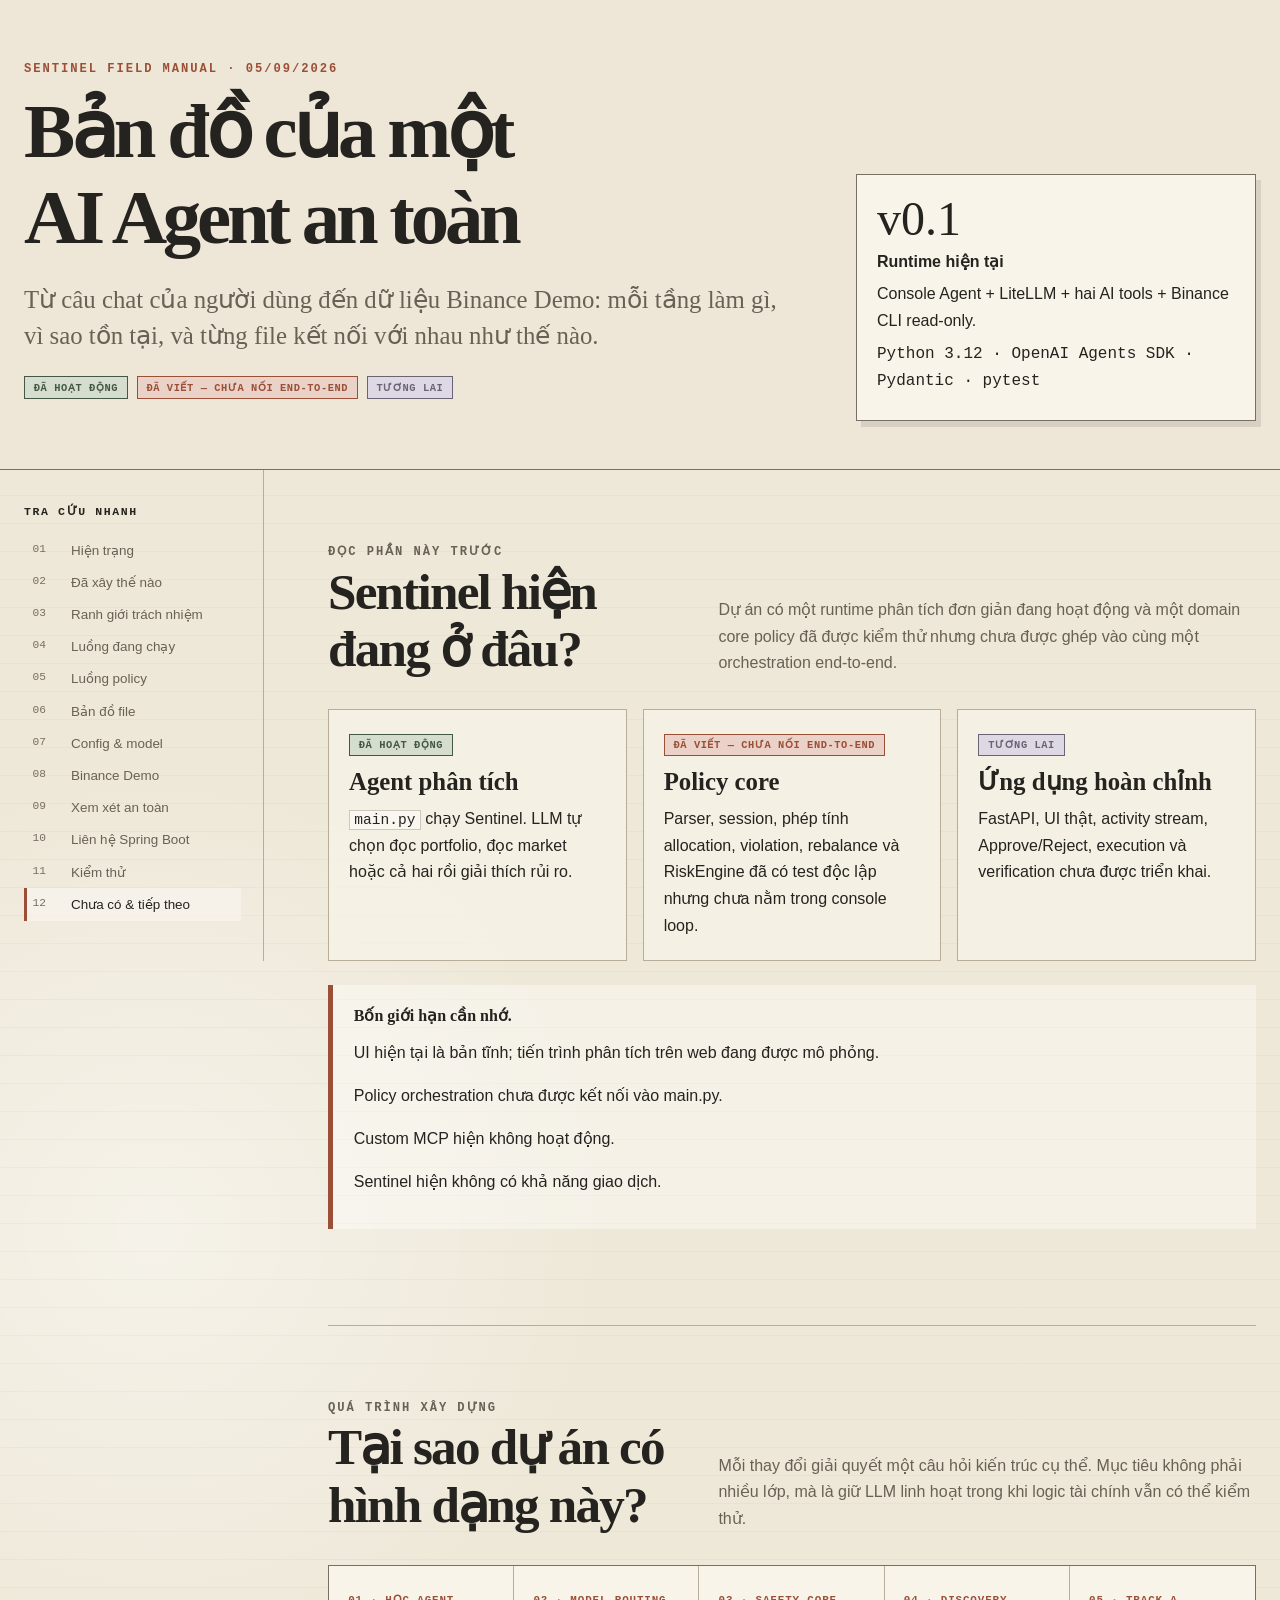
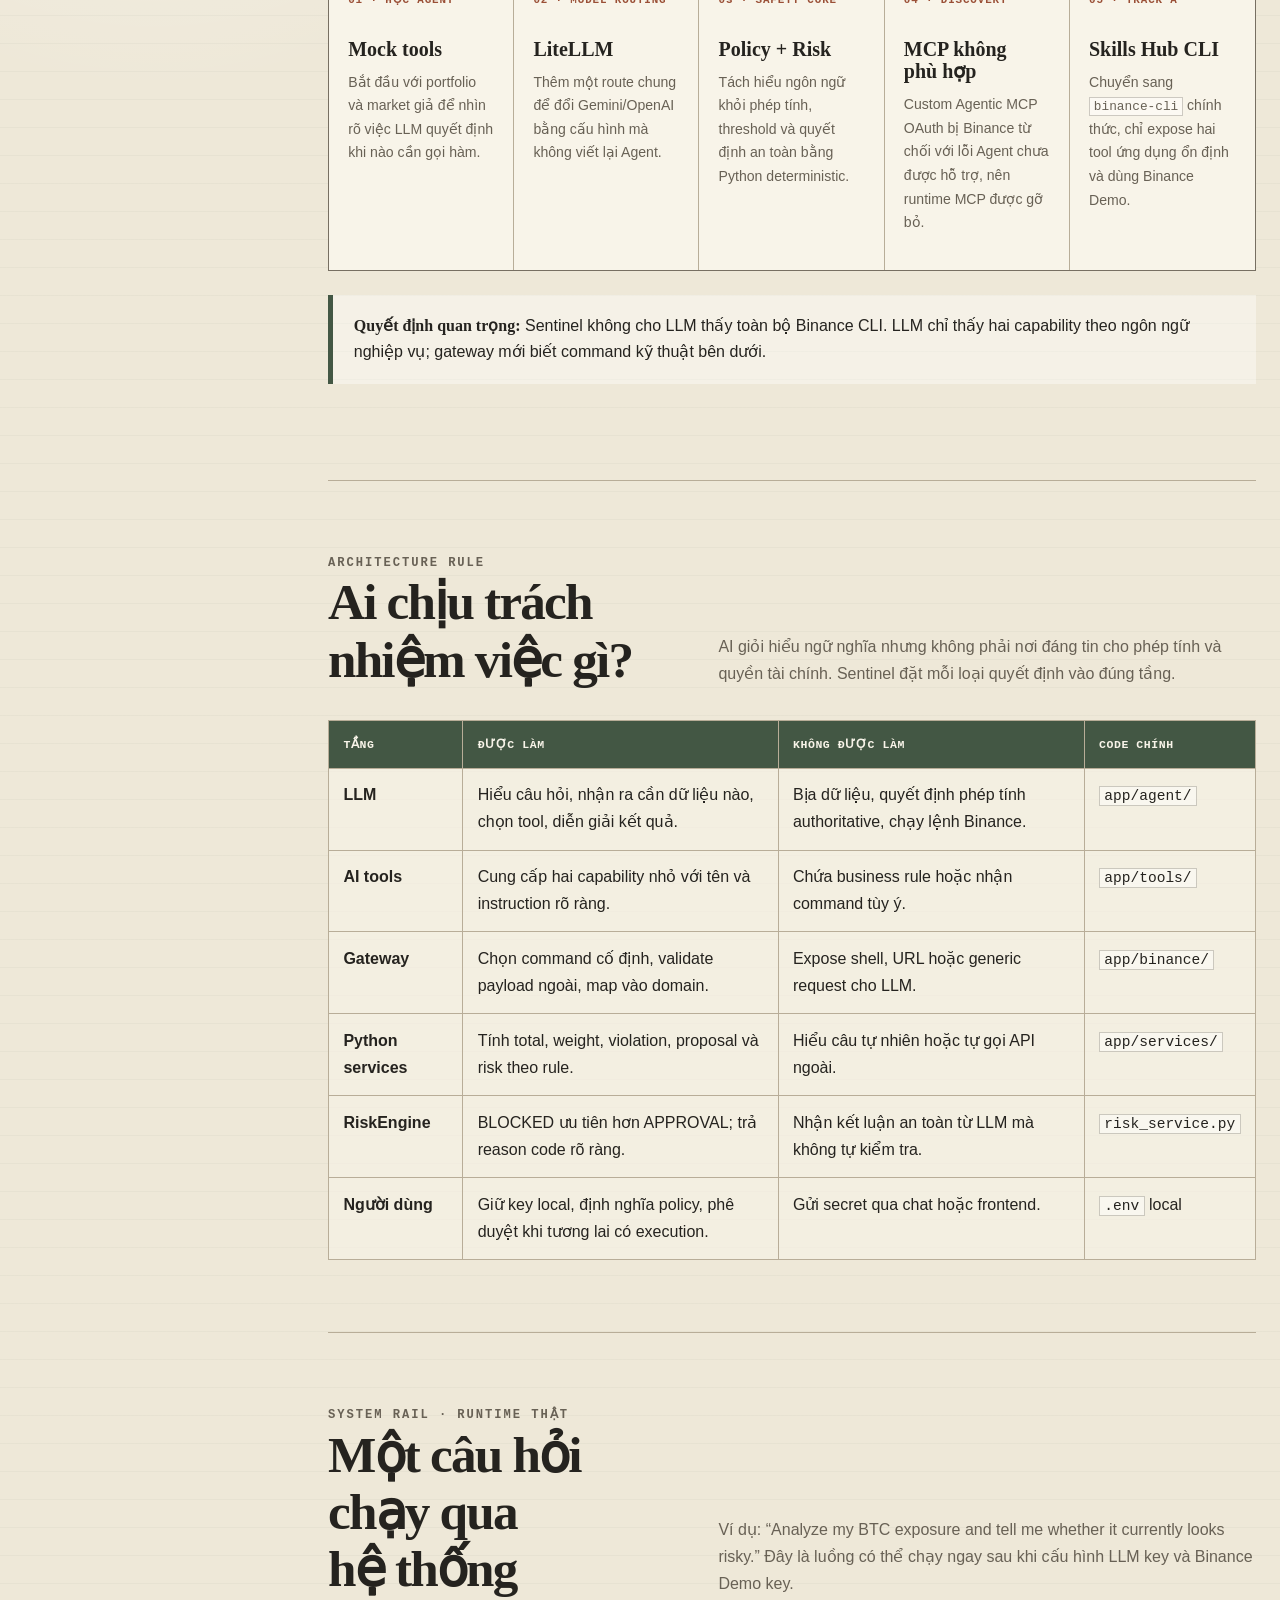
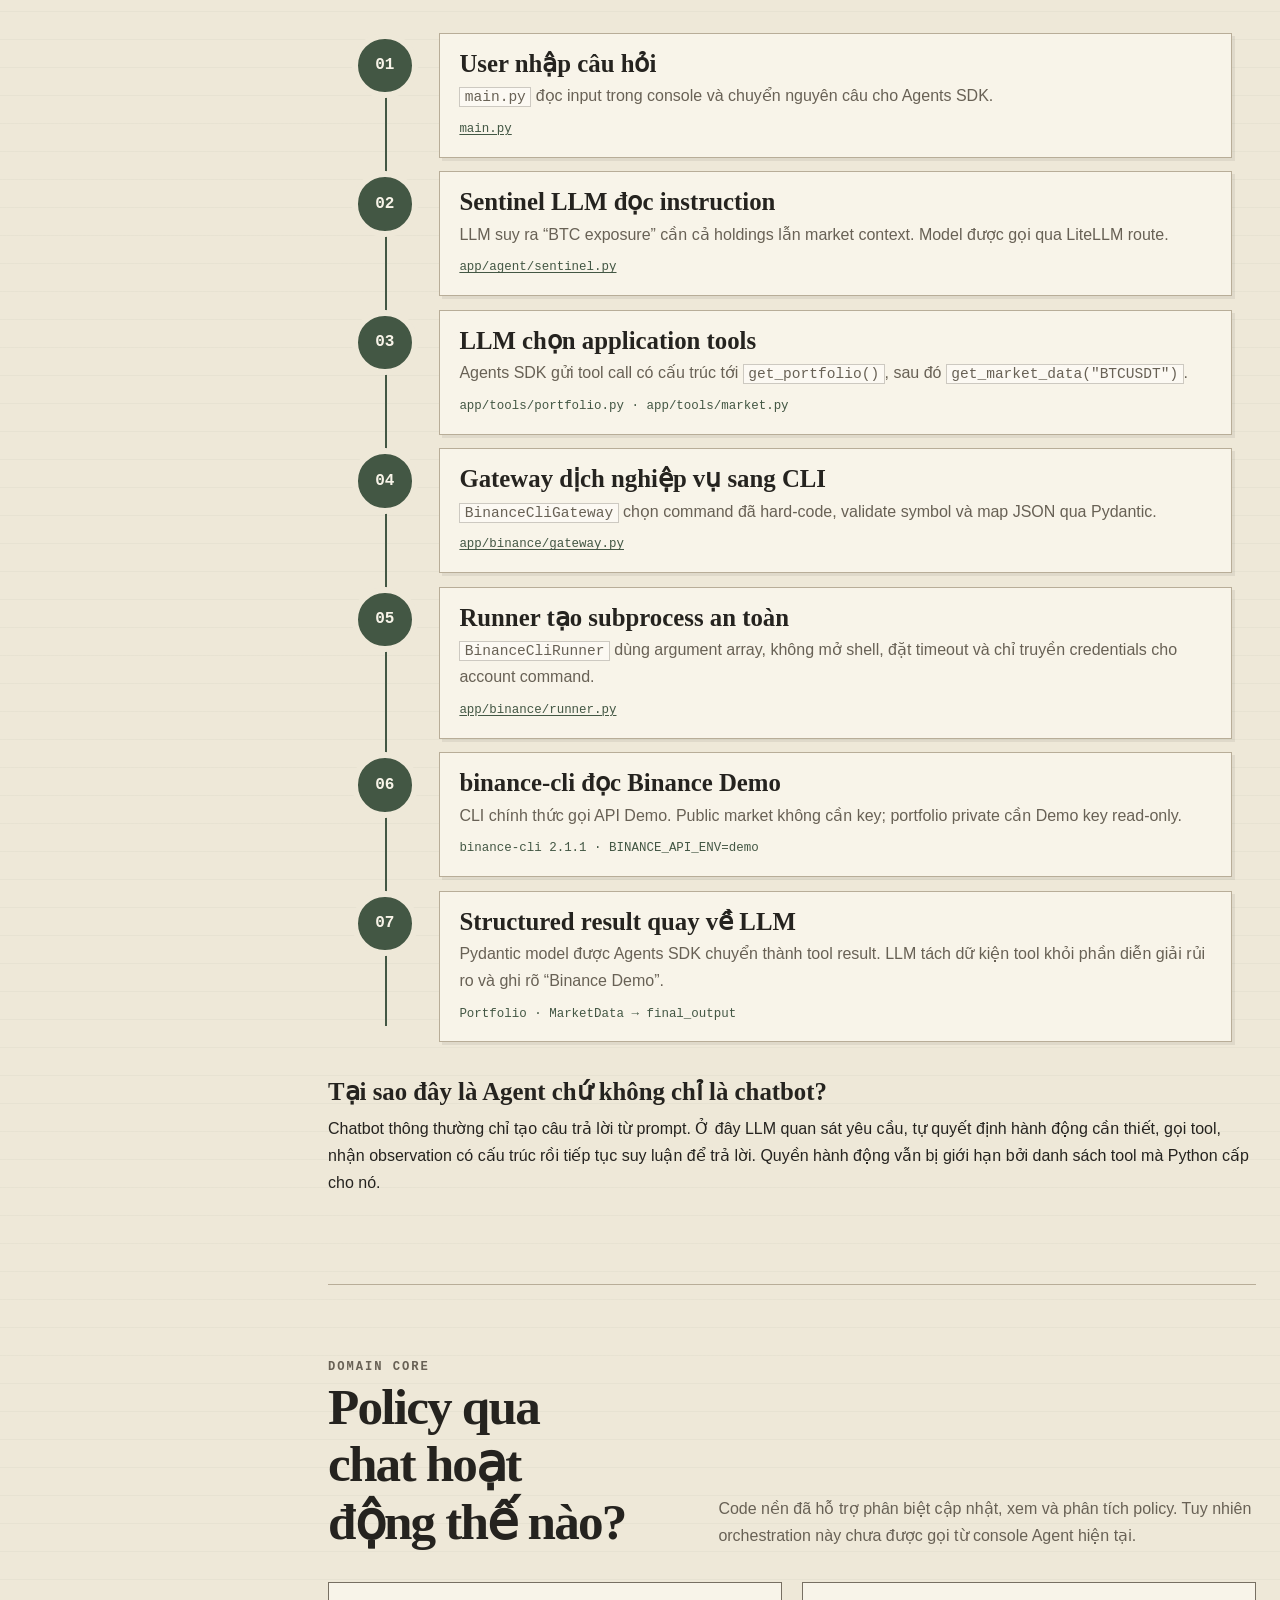
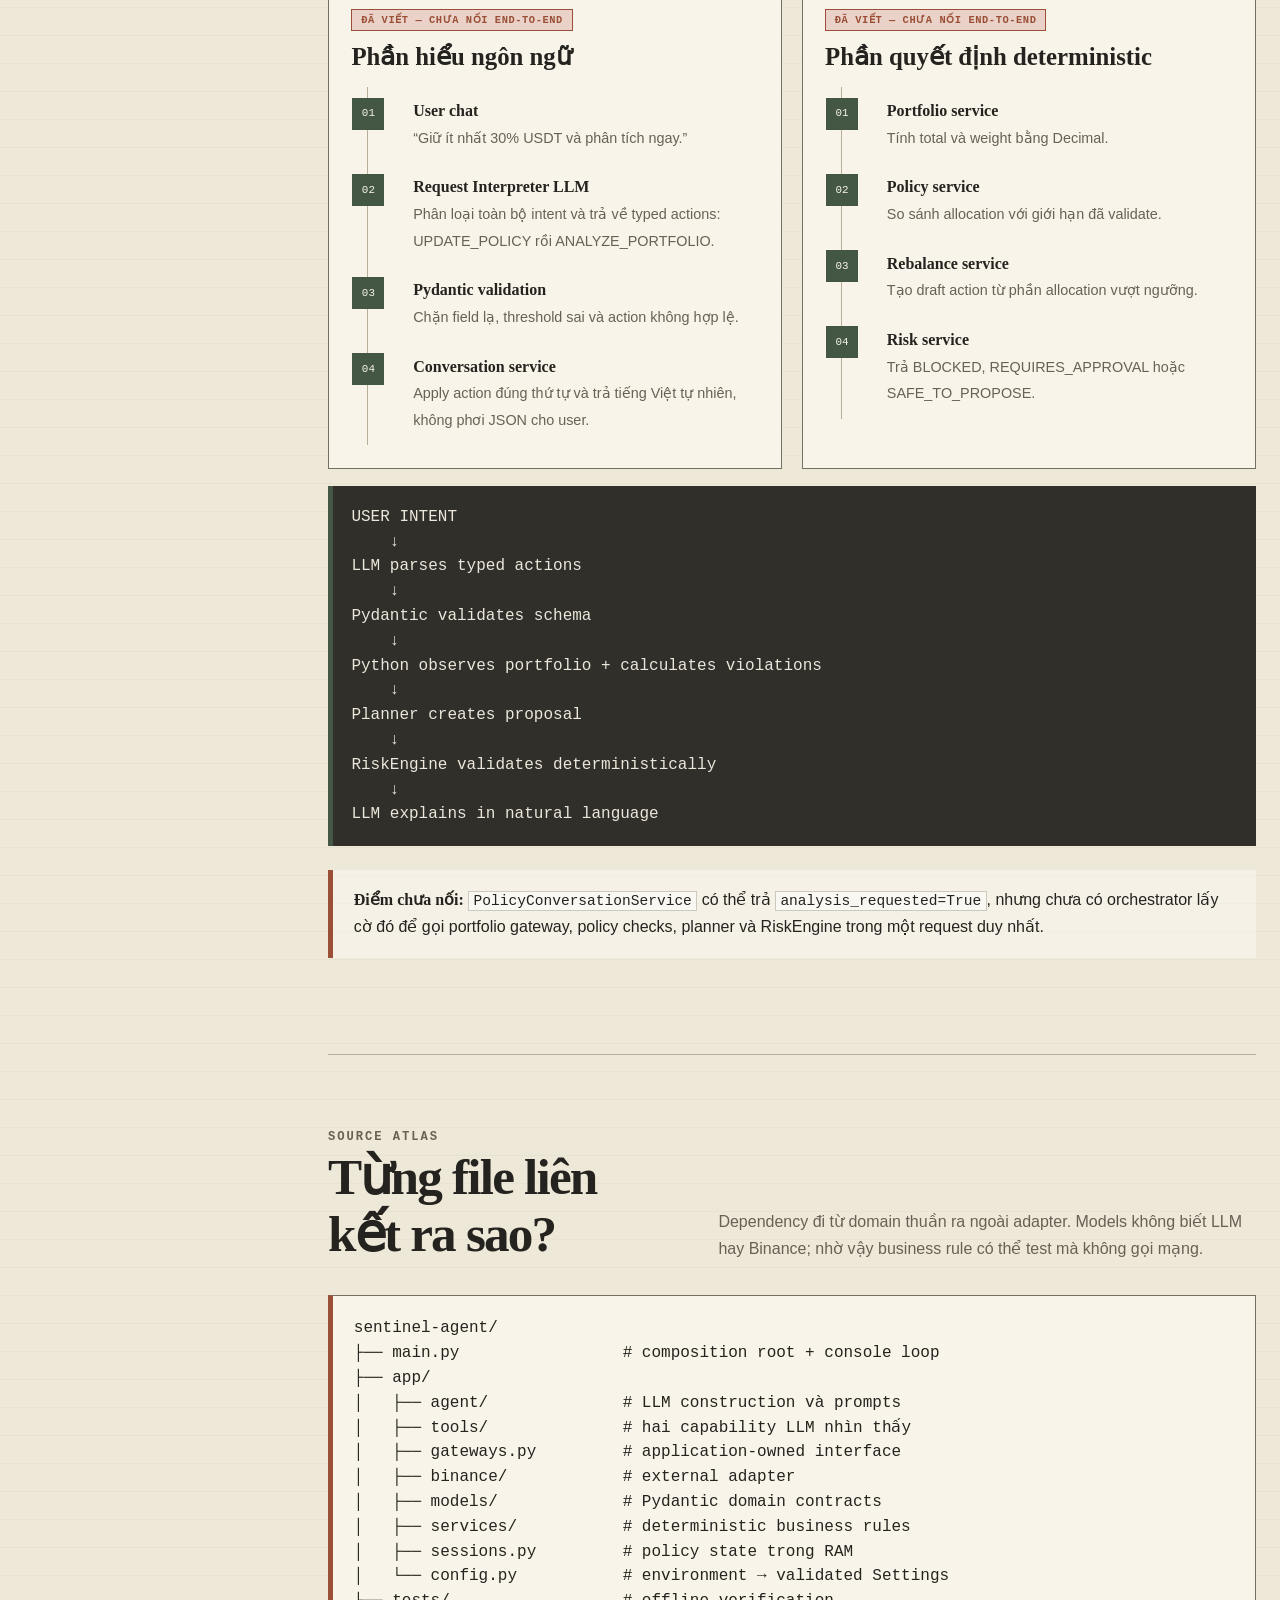
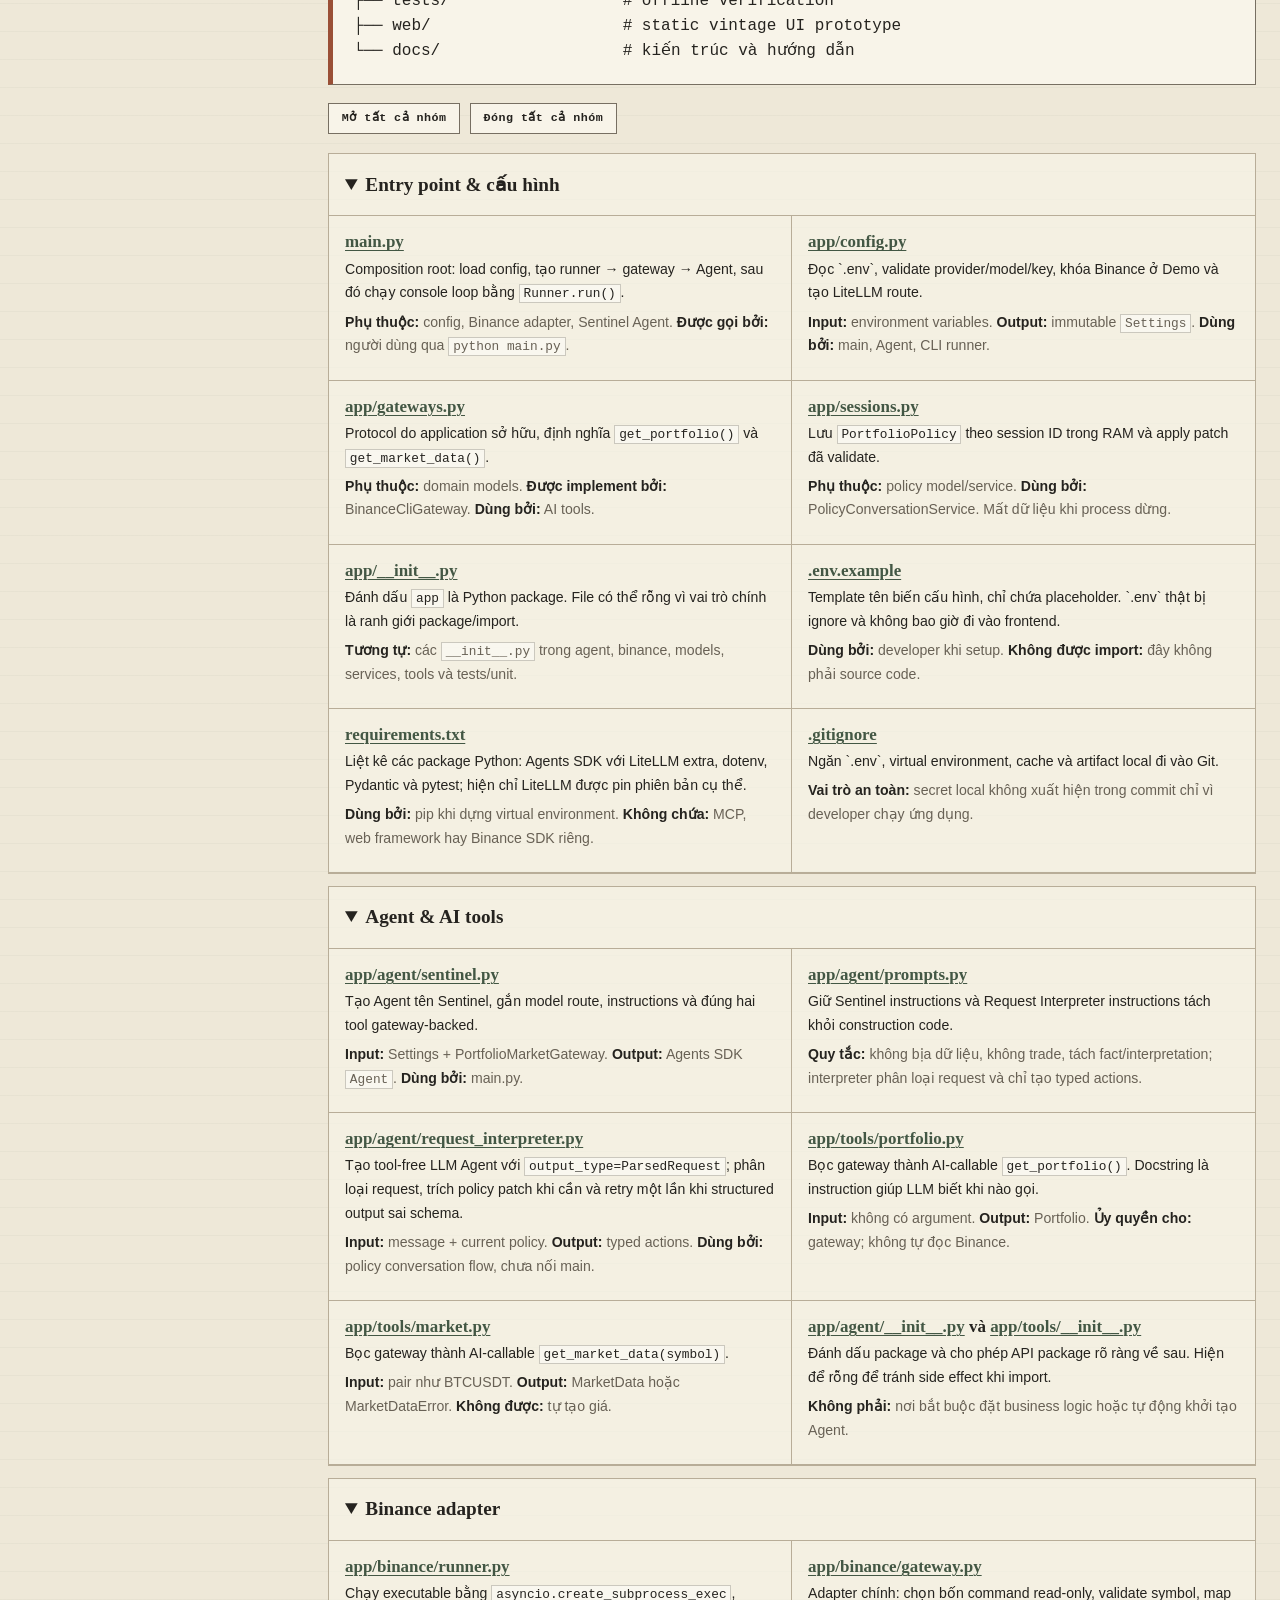
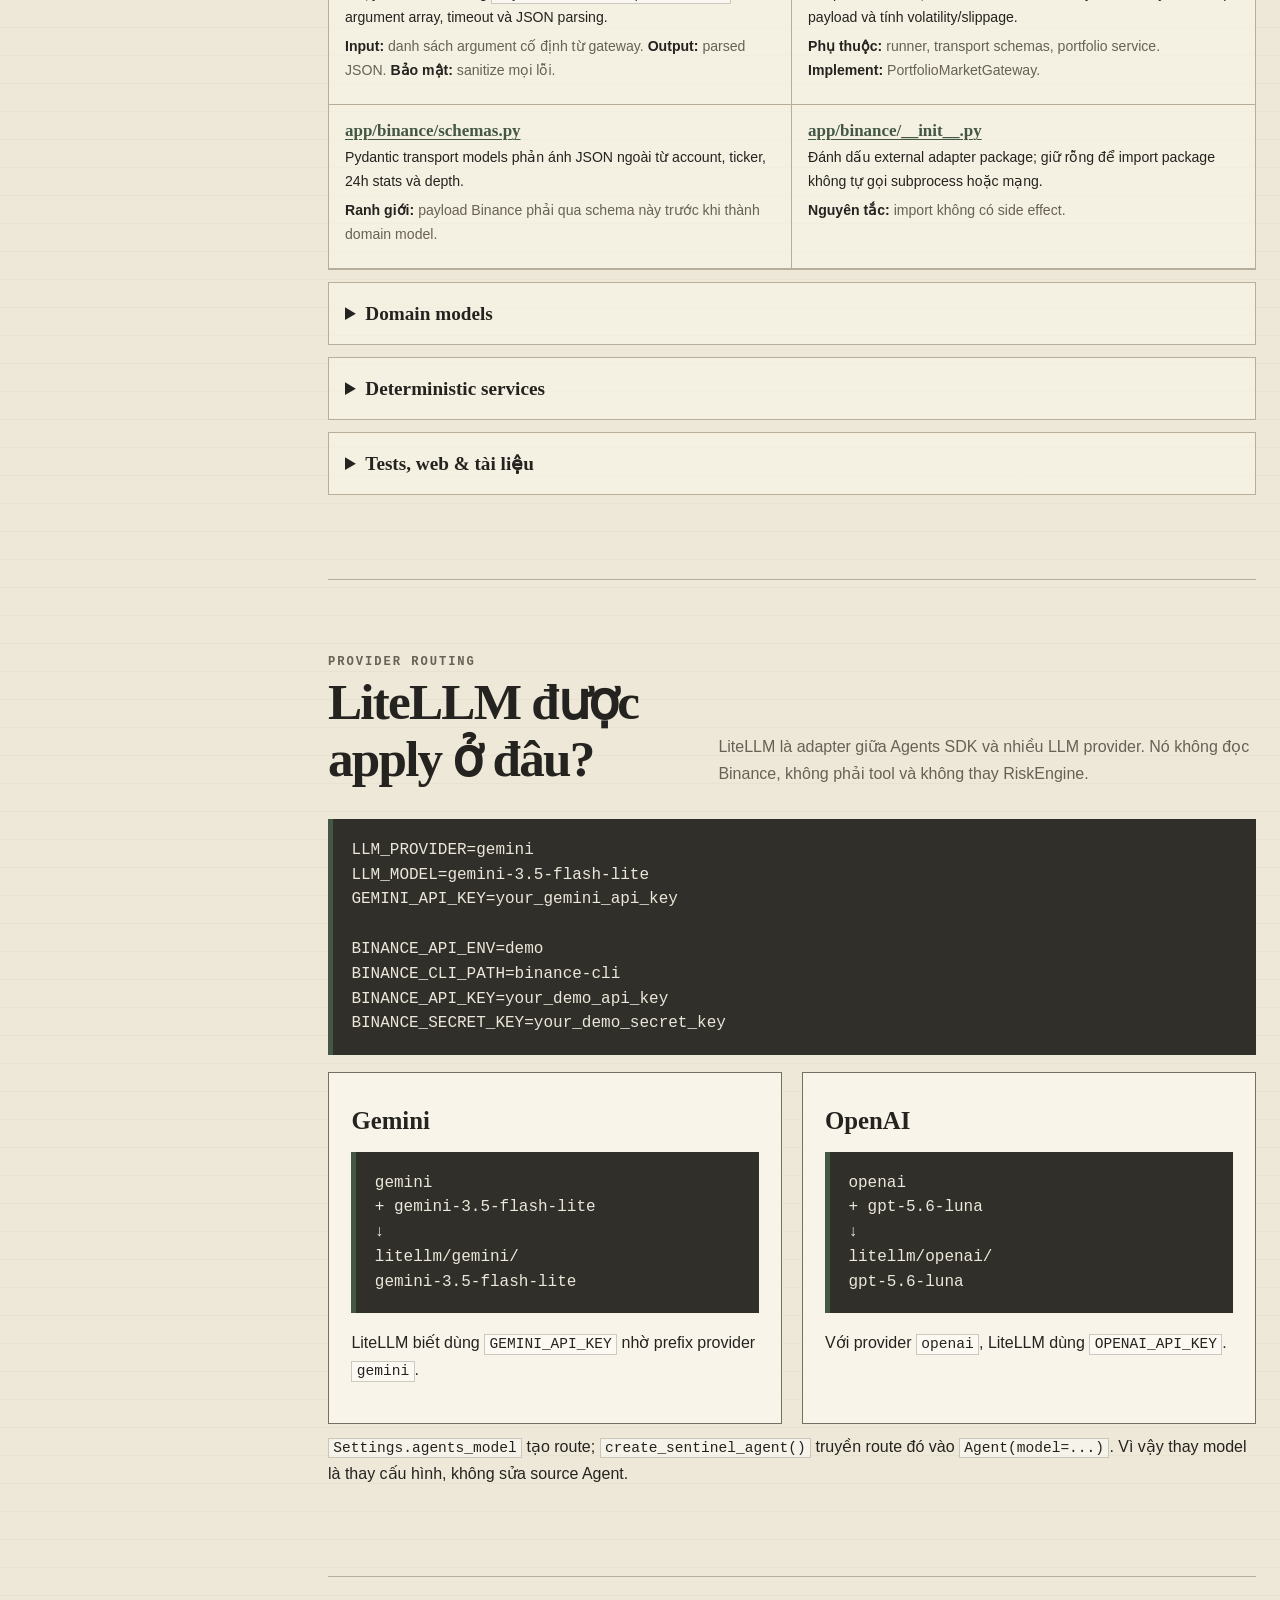
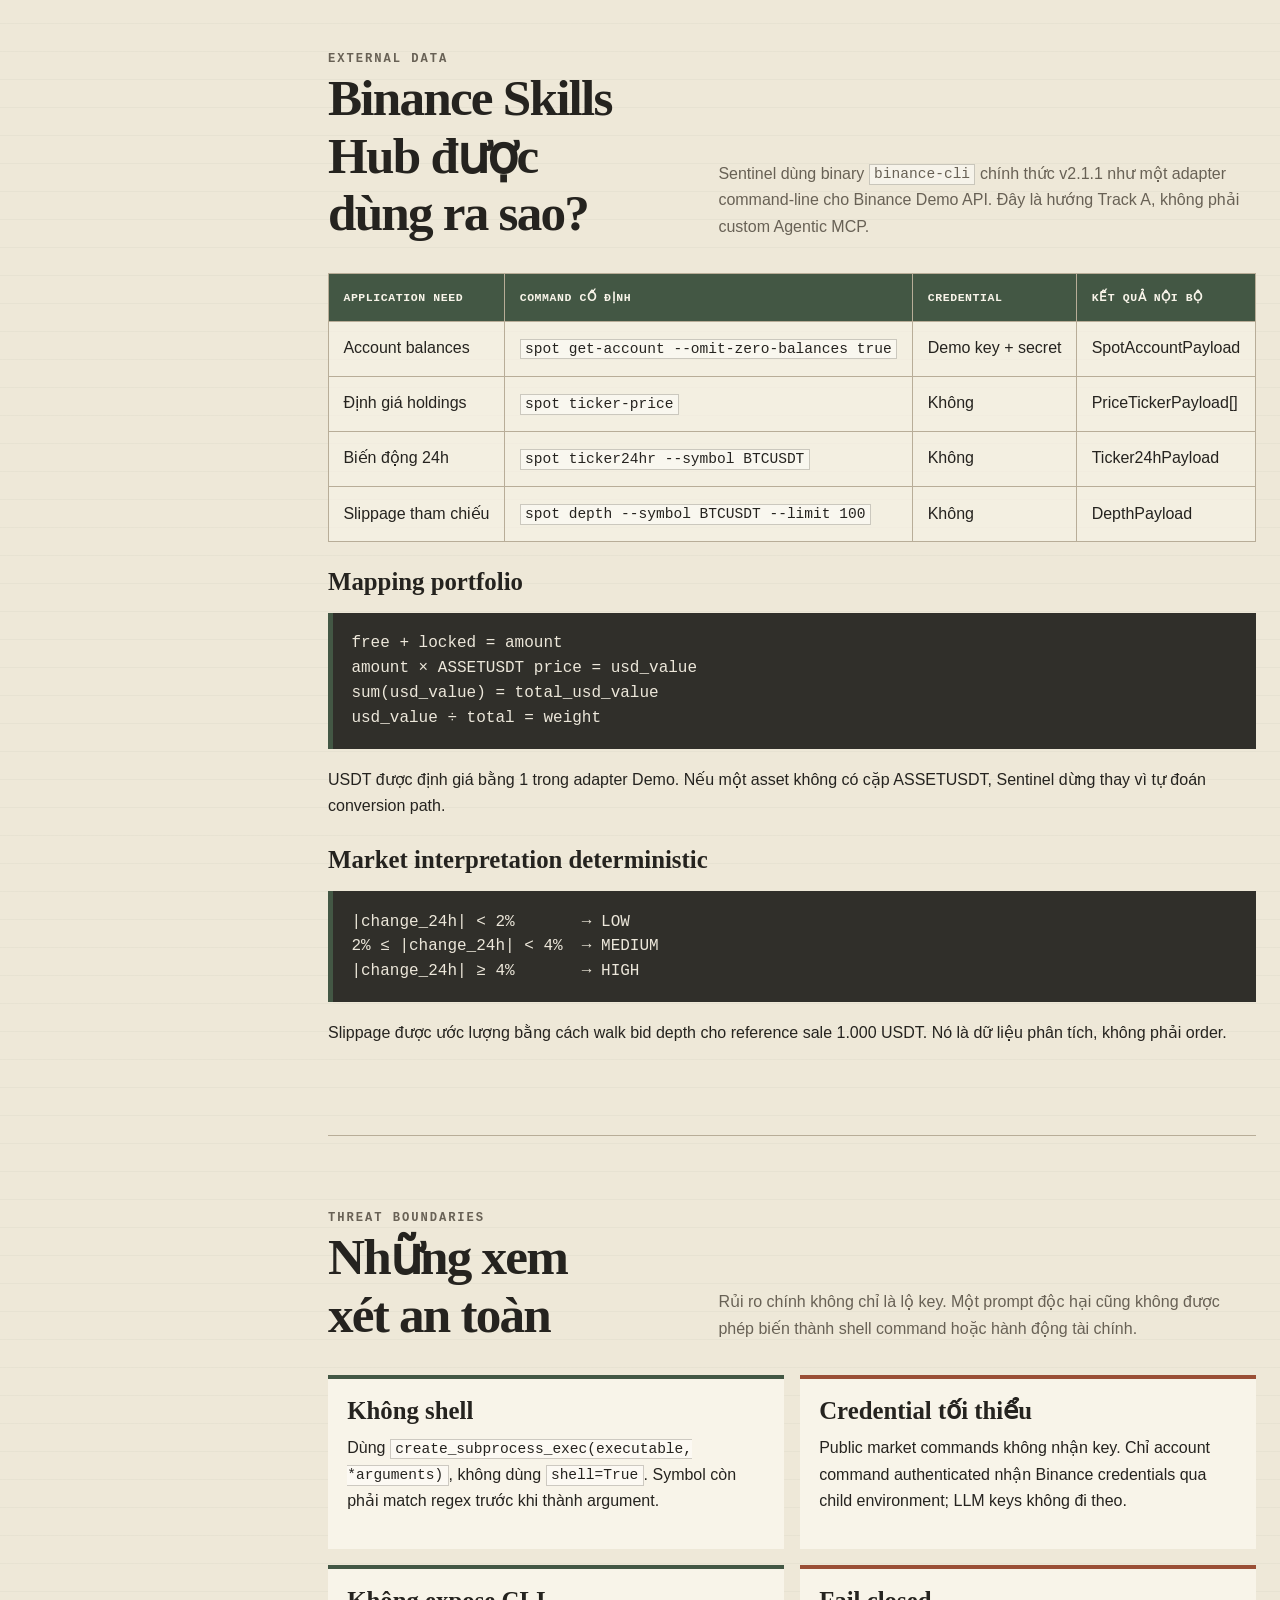
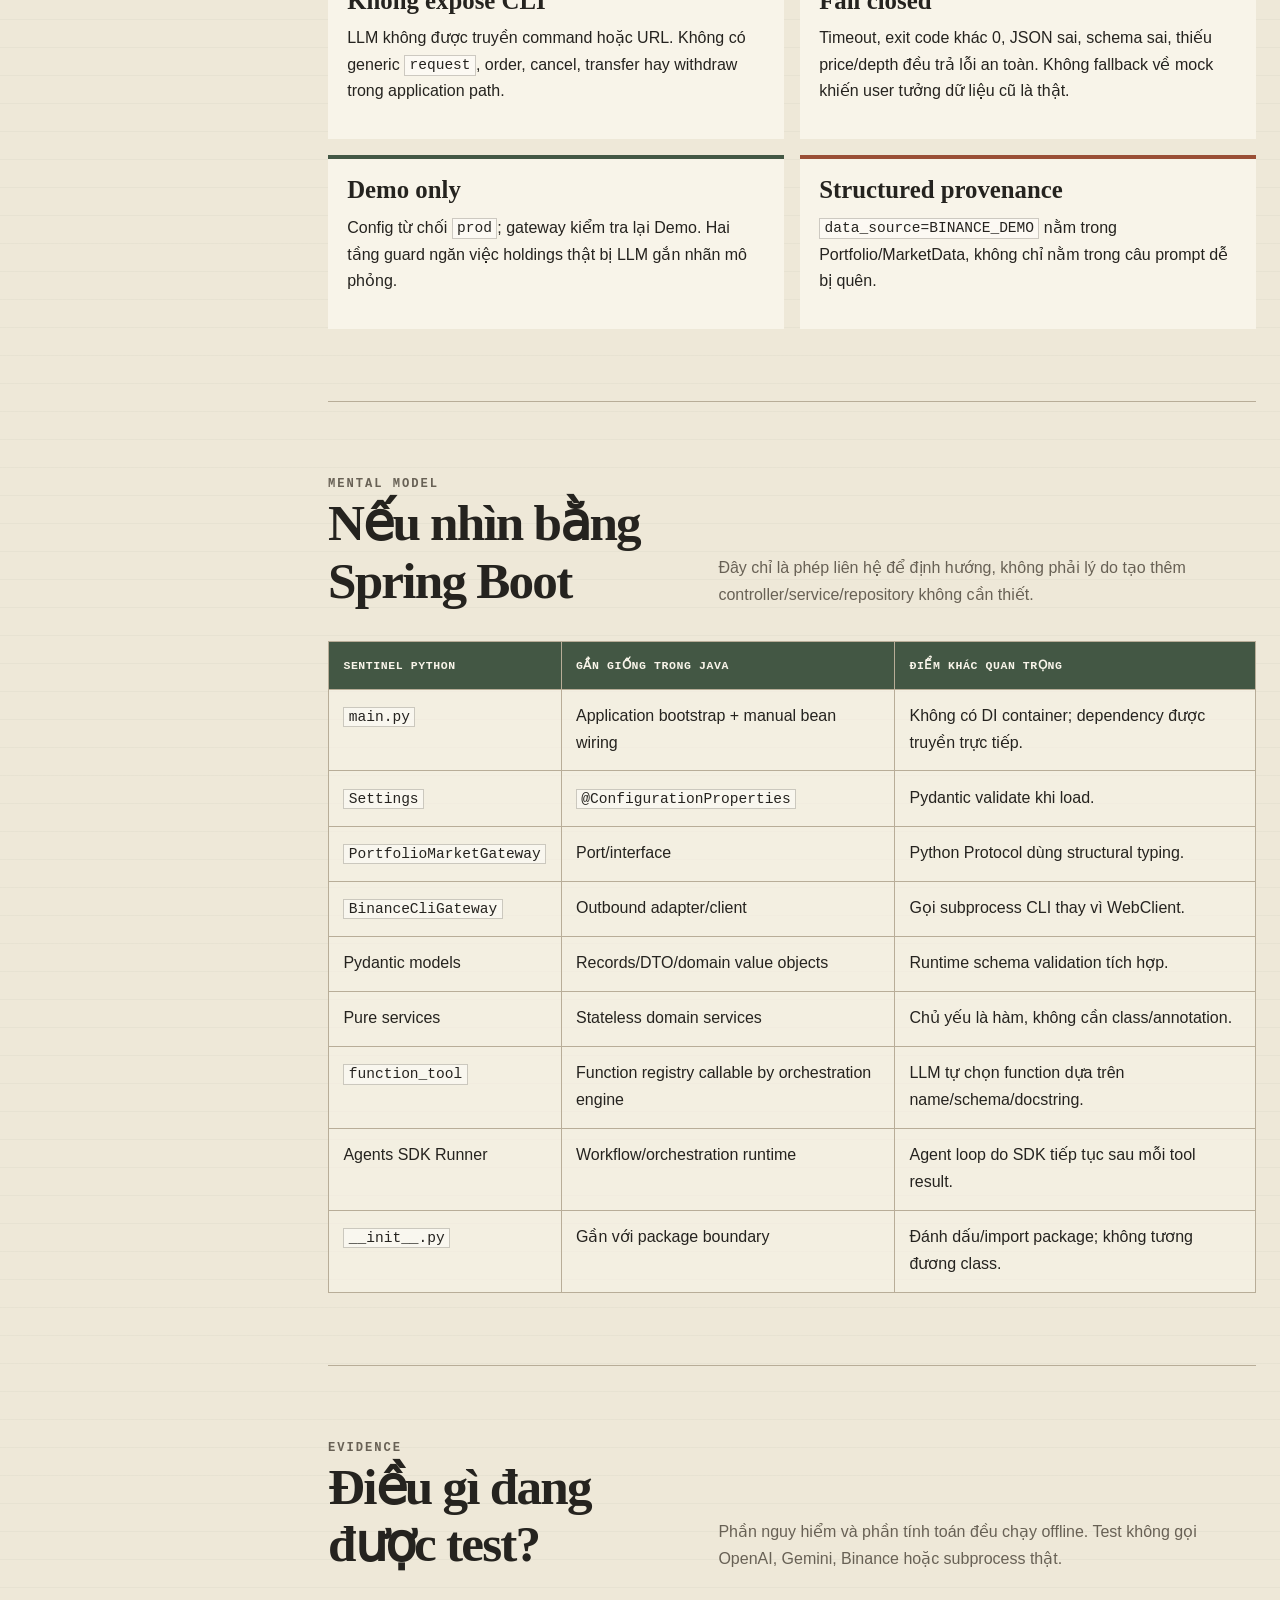
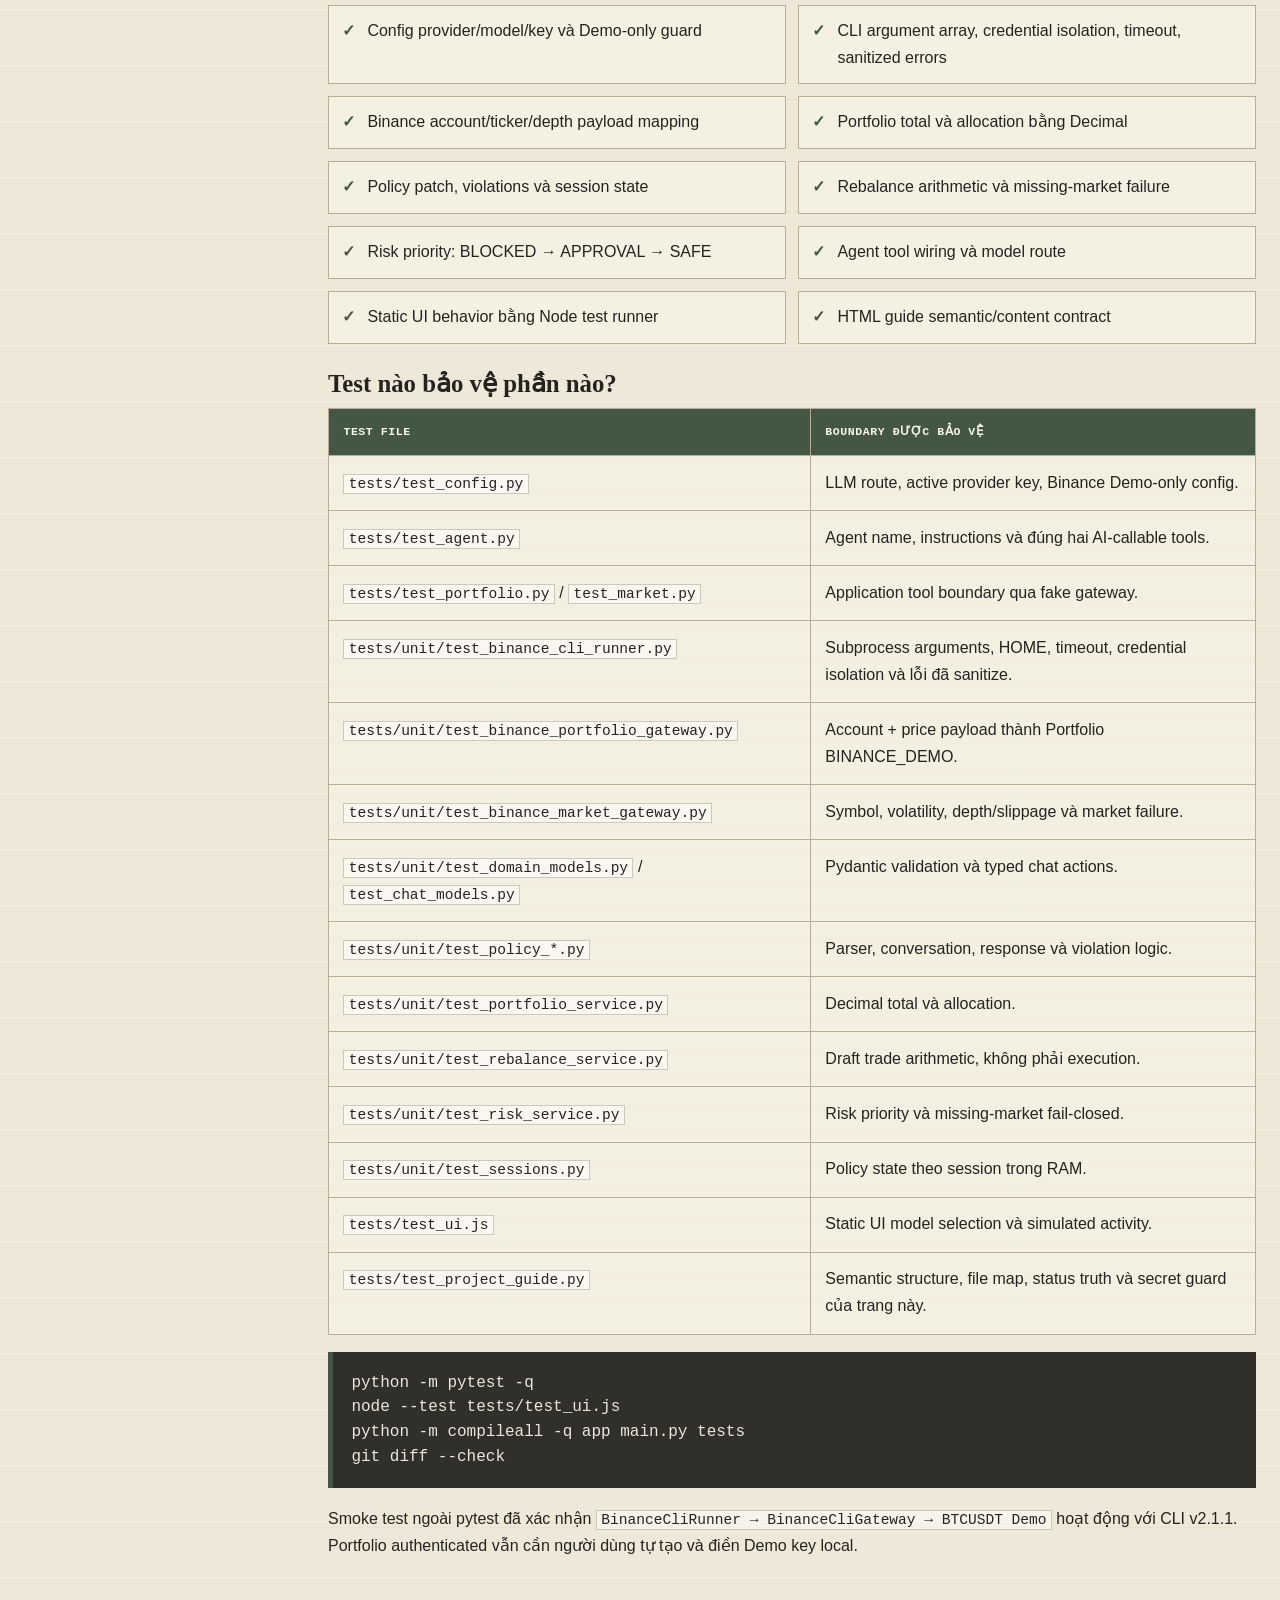
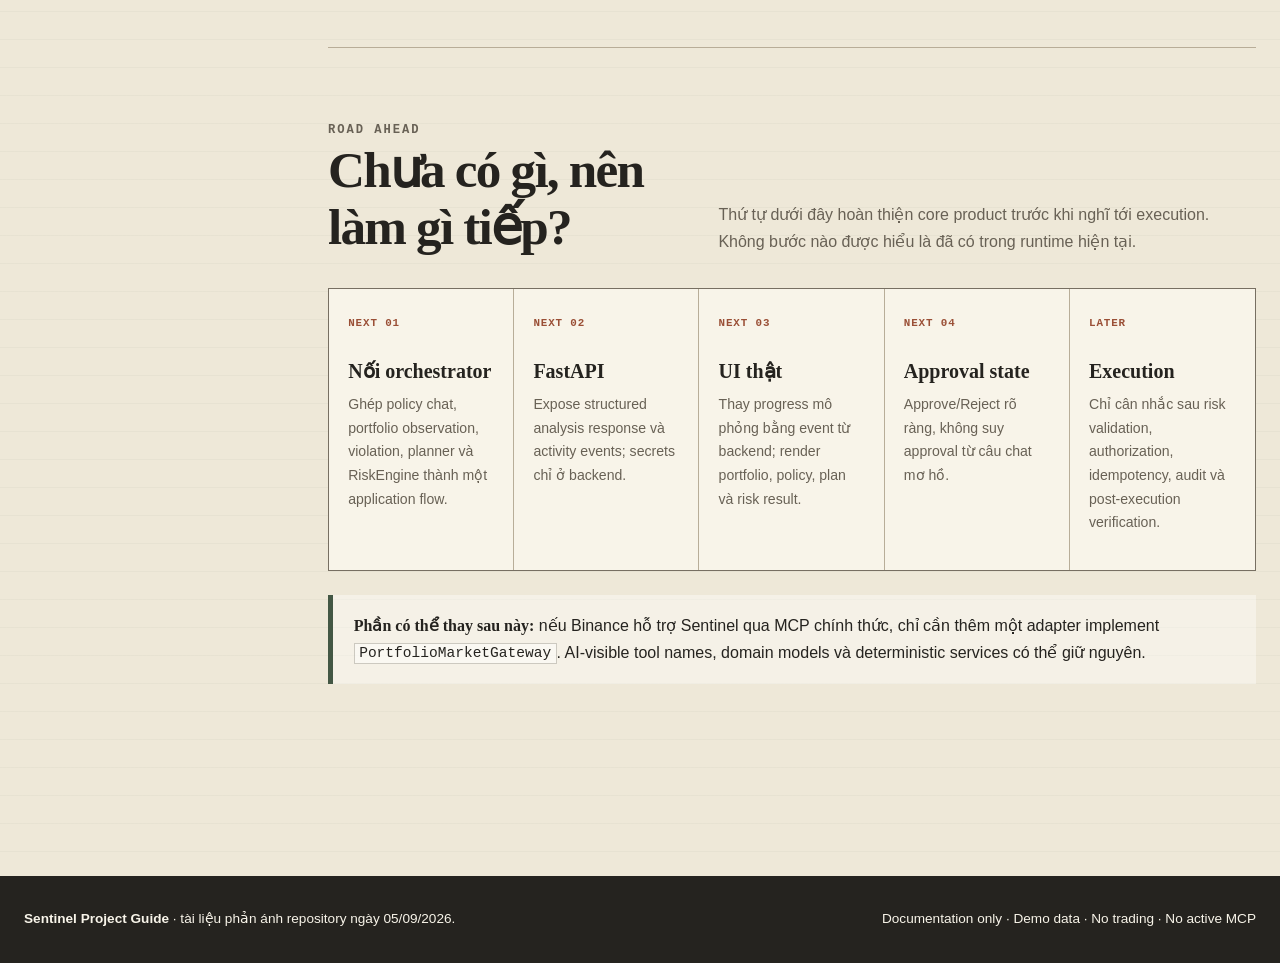
==== commit d072202d: "refactor: rename policy parser to request interpreter" ====
--- a/docs/sentinel-project-guide.html
+++ b/docs/sentinel-project-guide.html
@@ -887,7 +887,7 @@
               <h3>Phần hiểu ngôn ngữ</h3>
               <ol class="flow-list">
                 <li><strong>User chat</strong><span>“Giữ ít nhất 30% USDT và phân tích ngay.”</span></li>
-                <li><strong>Policy Parser LLM</strong><span>Trả về typed actions: UPDATE_POLICY rồi ANALYZE_PORTFOLIO.</span></li>
+                <li><strong>Request Interpreter LLM</strong><span>Phân loại toàn bộ intent và trả về typed actions: UPDATE_POLICY rồi ANALYZE_PORTFOLIO.</span></li>
                 <li><strong>Pydantic validation</strong><span>Chặn field lạ, threshold sai và action không hợp lệ.</span></li>
                 <li><strong>Conversation service</strong><span>Apply action đúng thứ tự và trả tiếng Việt tự nhiên, không phơi JSON cho user.</span></li>
               </ol>
@@ -1008,12 +1008,12 @@
               </article>
               <article class="file">
                 <h4><a href="../app/agent/prompts.py">app/agent/prompts.py</a></h4>
-                <p>Giữ Sentinel instructions và Policy Parser instructions tách khỏi construction code.</p>
-                <p class="relation"><strong>Quy tắc:</strong> không bịa dữ liệu, không trade, tách fact/interpretation, parser chỉ tạo typed actions.</p>
-              </article>
-              <article class="file">
-                <h4><a href="../app/agent/policy_parser.py">app/agent/policy_parser.py</a></h4>
-                <p>Tạo tool-free LLM Agent với <code>output_type=ParsedRequest</code>; retry một lần khi structured output sai schema.</p>
+                <p>Giữ Sentinel instructions và Request Interpreter instructions tách khỏi construction code.</p>
+                <p class="relation"><strong>Quy tắc:</strong> không bịa dữ liệu, không trade, tách fact/interpretation; interpreter phân loại request và chỉ tạo typed actions.</p>
+              </article>
+              <article class="file">
+                <h4><a href="../app/agent/request_interpreter.py">app/agent/request_interpreter.py</a></h4>
+                <p>Tạo tool-free LLM Agent với <code>output_type=ParsedRequest</code>; phân loại request, trích policy patch khi cần và retry một lần khi structured output sai schema.</p>
                 <p class="relation"><strong>Input:</strong> message + current policy. <strong>Output:</strong> typed actions. <strong>Dùng bởi:</strong> policy conversation flow, chưa nối main.</p>
               </article>
               <article class="file">
@@ -1076,12 +1076,12 @@
               <article class="file">
                 <h4><a href="../app/models/policy.py">app/models/policy.py</a></h4>
                 <p>Validated policy, partial patch và policy violations với Decimal threshold từ 0 đến 1.</p>
-                <p class="relation"><strong>Dùng bởi:</strong> parser actions, sessions, policy service và risk service.</p>
+                <p class="relation"><strong>Dùng bởi:</strong> interpreted actions, sessions, policy service và risk service.</p>
               </article>
               <article class="file">
                 <h4><a href="../app/models/chat.py">app/models/chat.py</a></h4>
                 <p>Discriminated union cho UPDATE_POLICY, VIEW_POLICY, ANALYZE_PORTFOLIO và NEEDS_CLARIFICATION.</p>
-                <p class="relation"><strong>Output schema của:</strong> Policy Parser LLM. <strong>Input của:</strong> conversation service.</p>
+                <p class="relation"><strong>Output schema của:</strong> Request Interpreter LLM. <strong>Input của:</strong> conversation service.</p>
               </article>
               <article class="file">
                 <h4><a href="../app/models/trade.py">app/models/trade.py</a></h4>
@@ -1122,7 +1122,7 @@
               <article class="file">
                 <h4><a href="../app/services/policy_conversation_service.py">app/services/policy_conversation_service.py</a></h4>
                 <p>Điều phối typed actions đúng thứ tự và báo có cần phân tích portfolio hay không.</p>
-                <p class="relation"><strong>Phụ thuộc:</strong> RequestParser protocol, session store, response formatter. <strong>Chưa dùng bởi:</strong> main.py.</p>
+                <p class="relation"><strong>Phụ thuộc:</strong> RequestInterpreter protocol, session store, response formatter. <strong>Chưa dùng bởi:</strong> main.py.</p>
               </article>
               <article class="file">
                 <h4><a href="../app/services/policy_response_service.py">app/services/policy_response_service.py</a></h4>
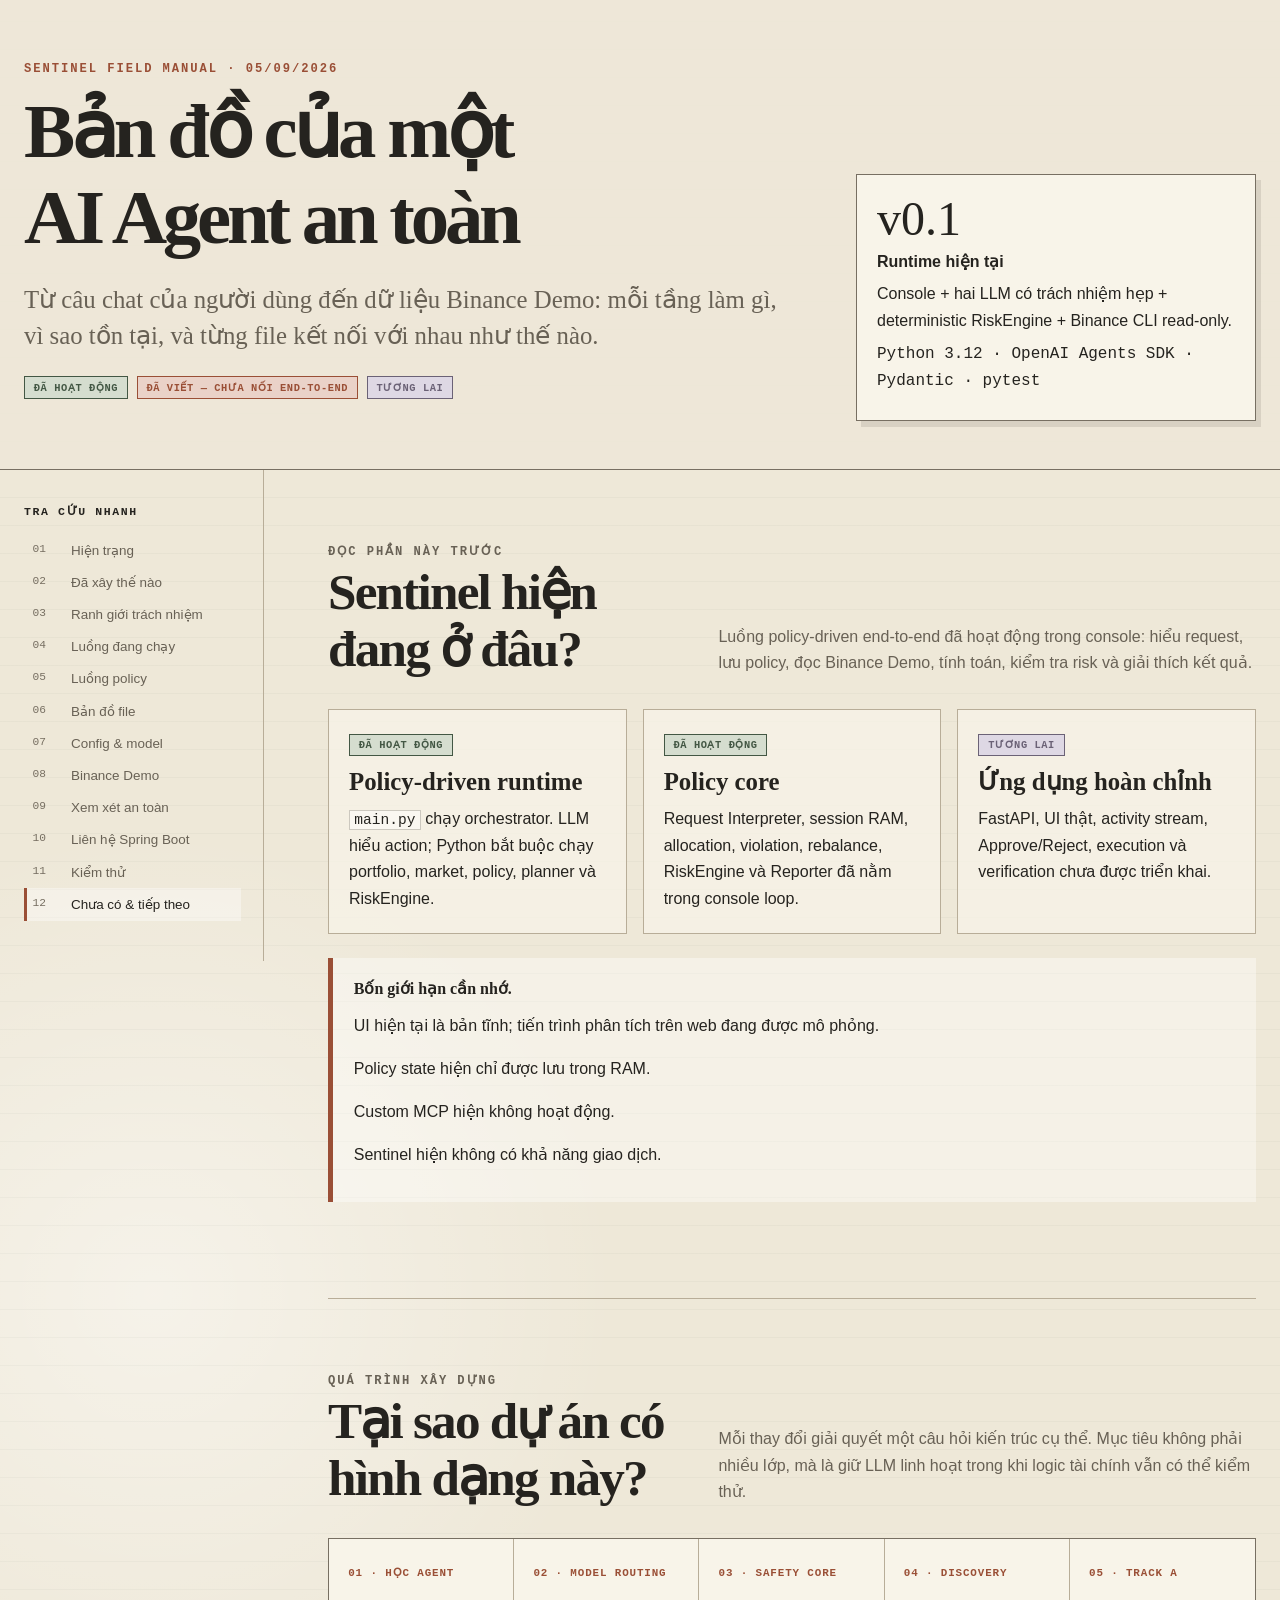
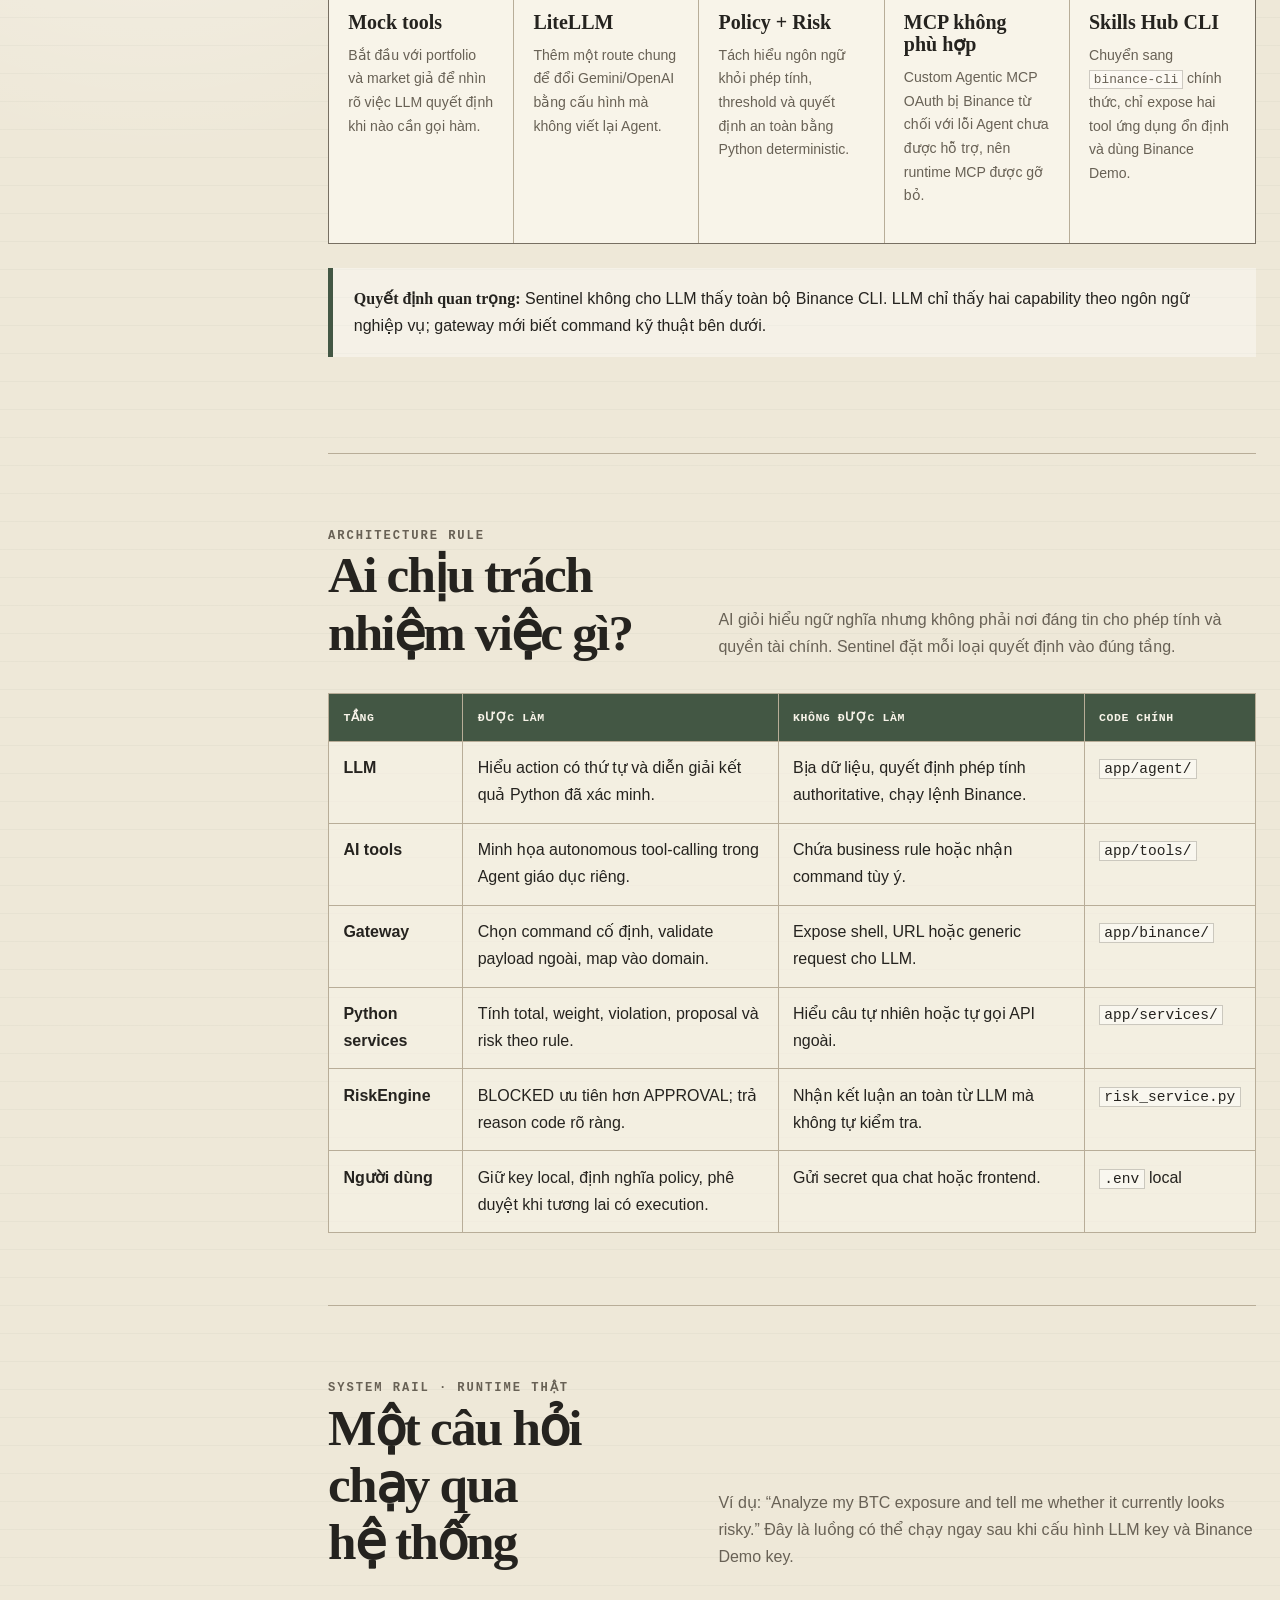
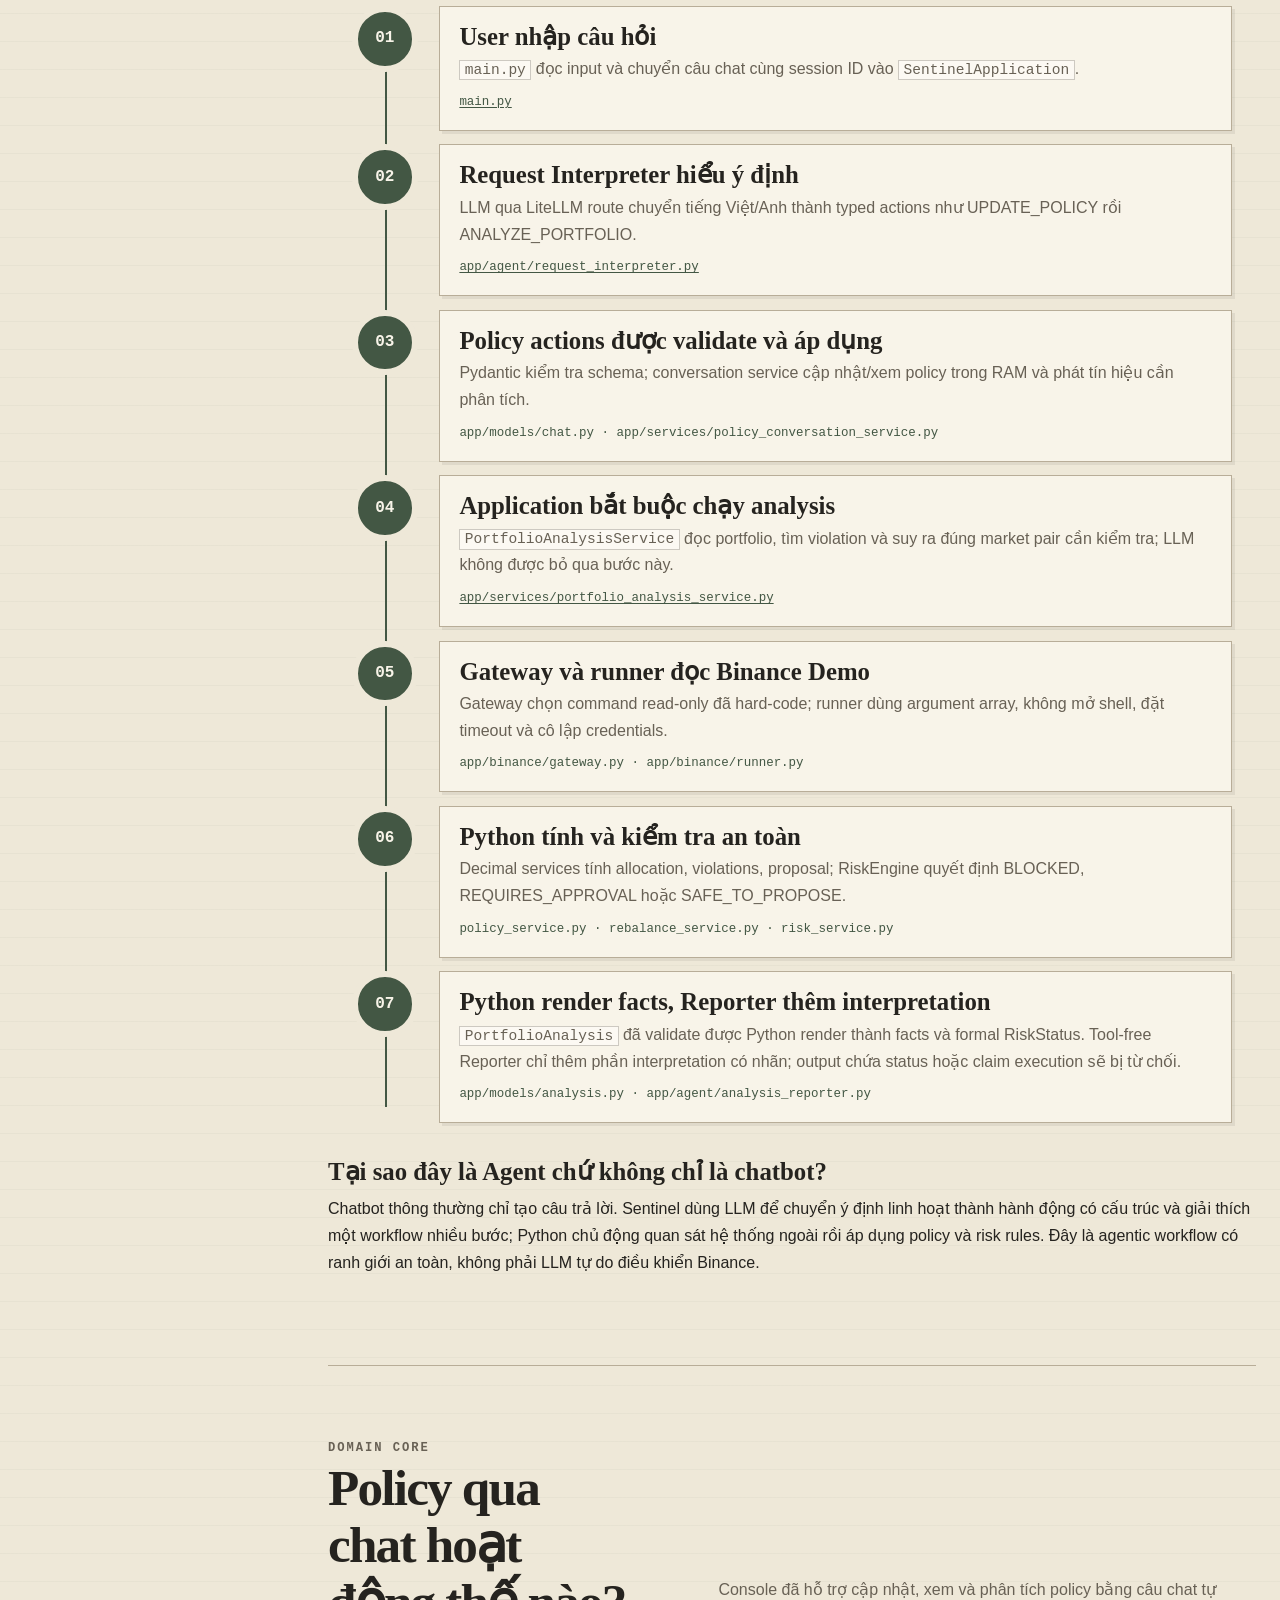
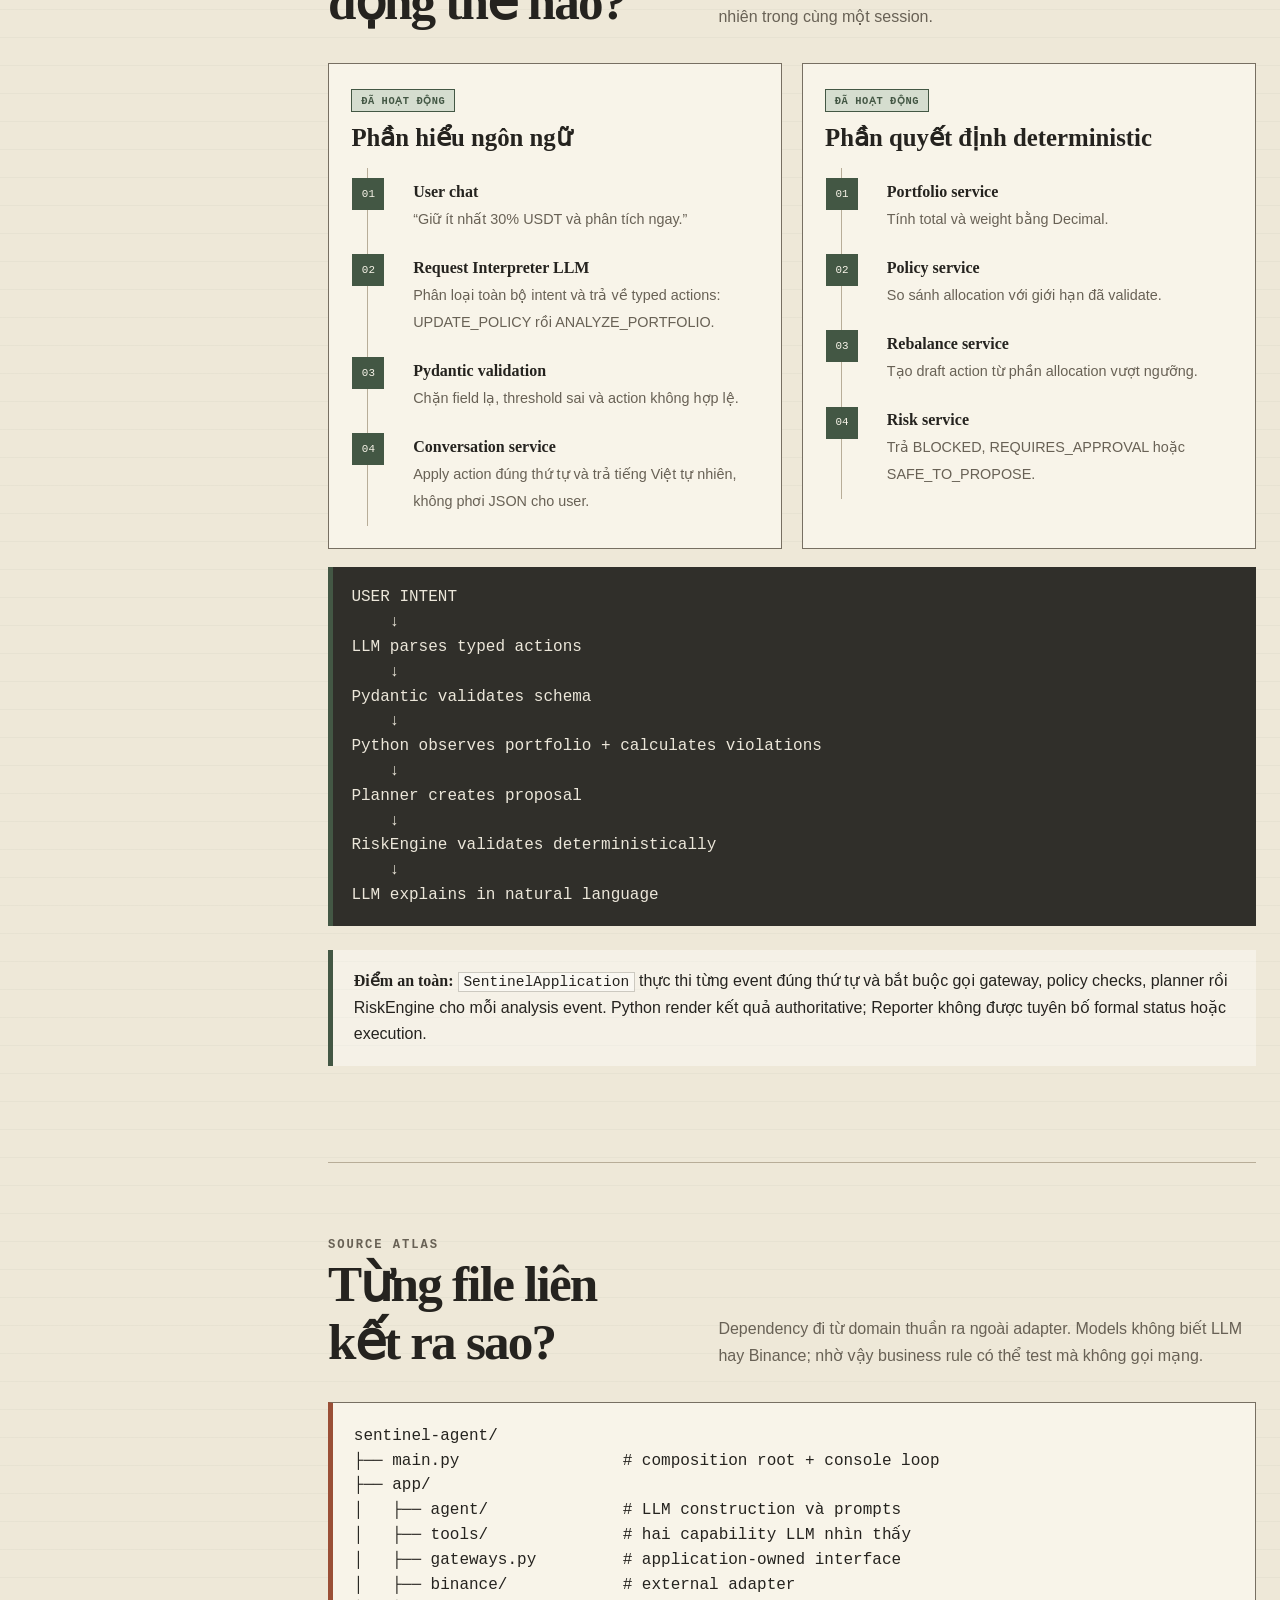
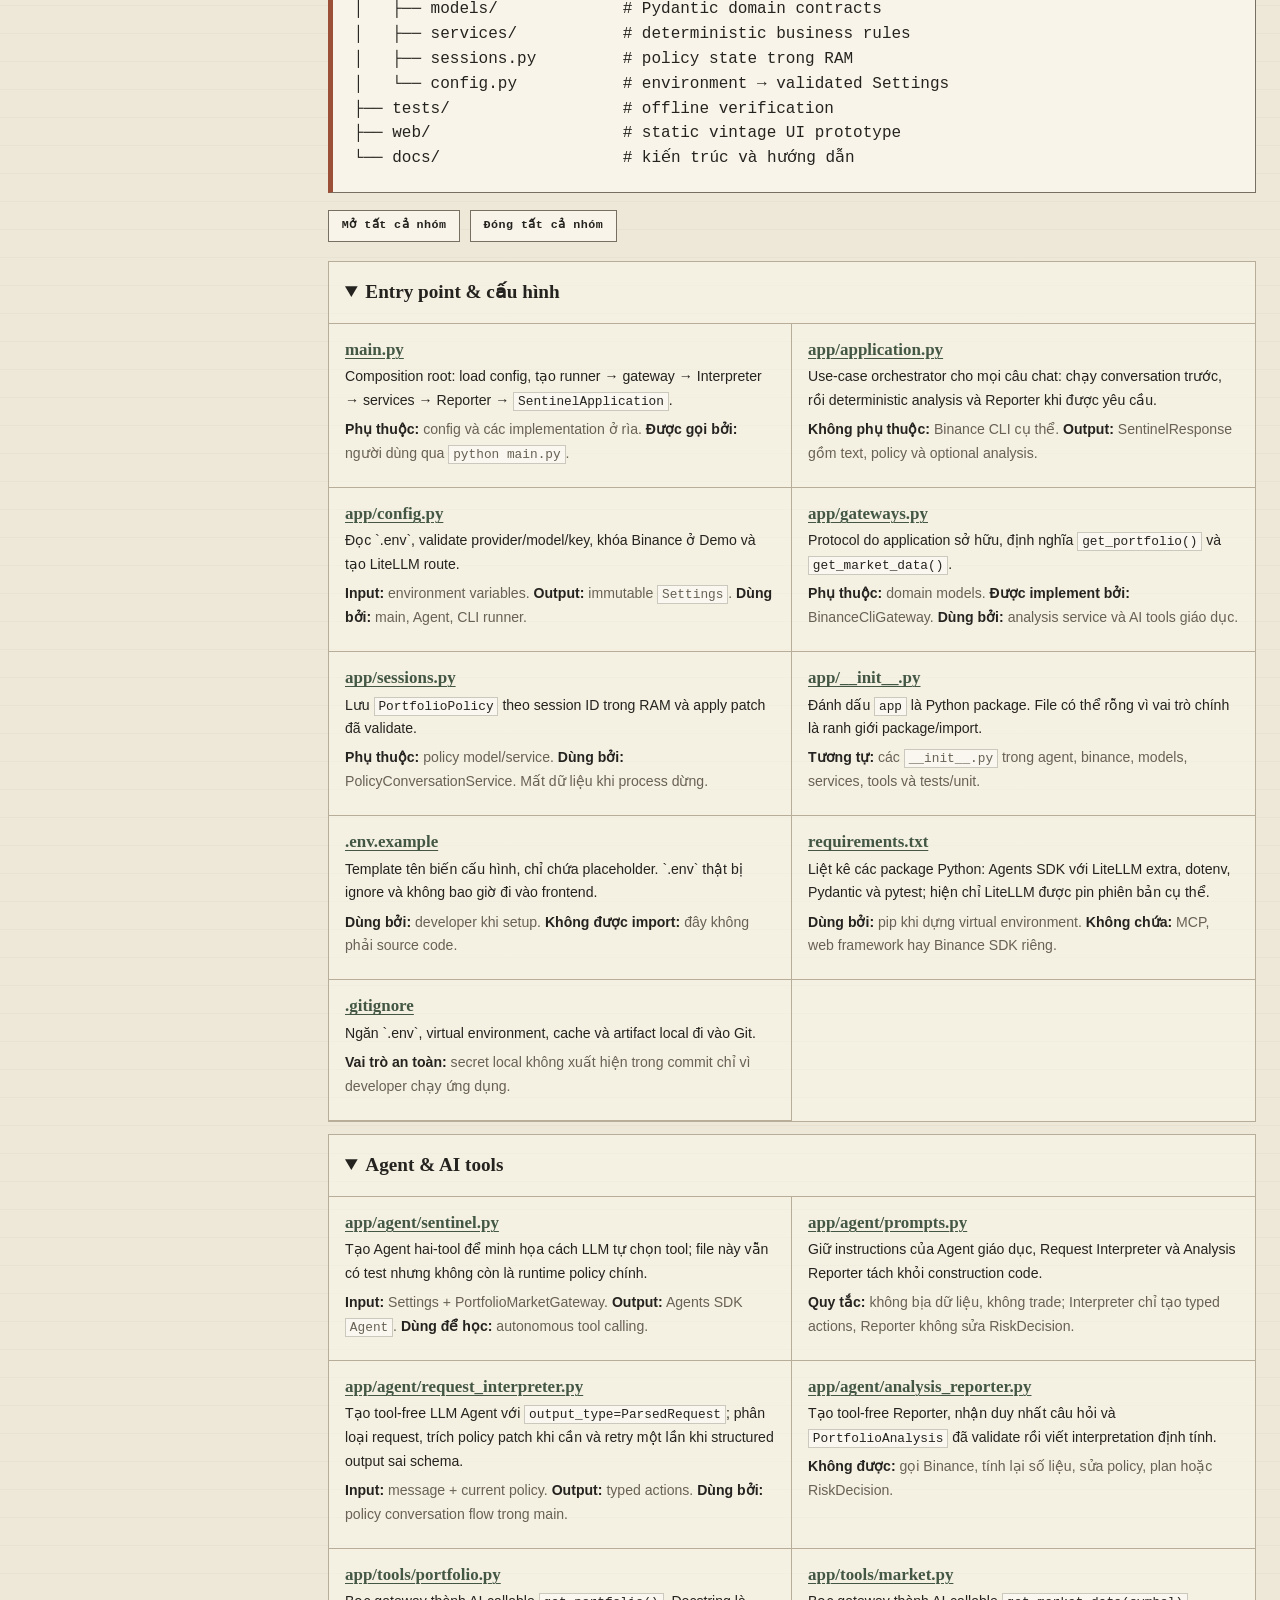
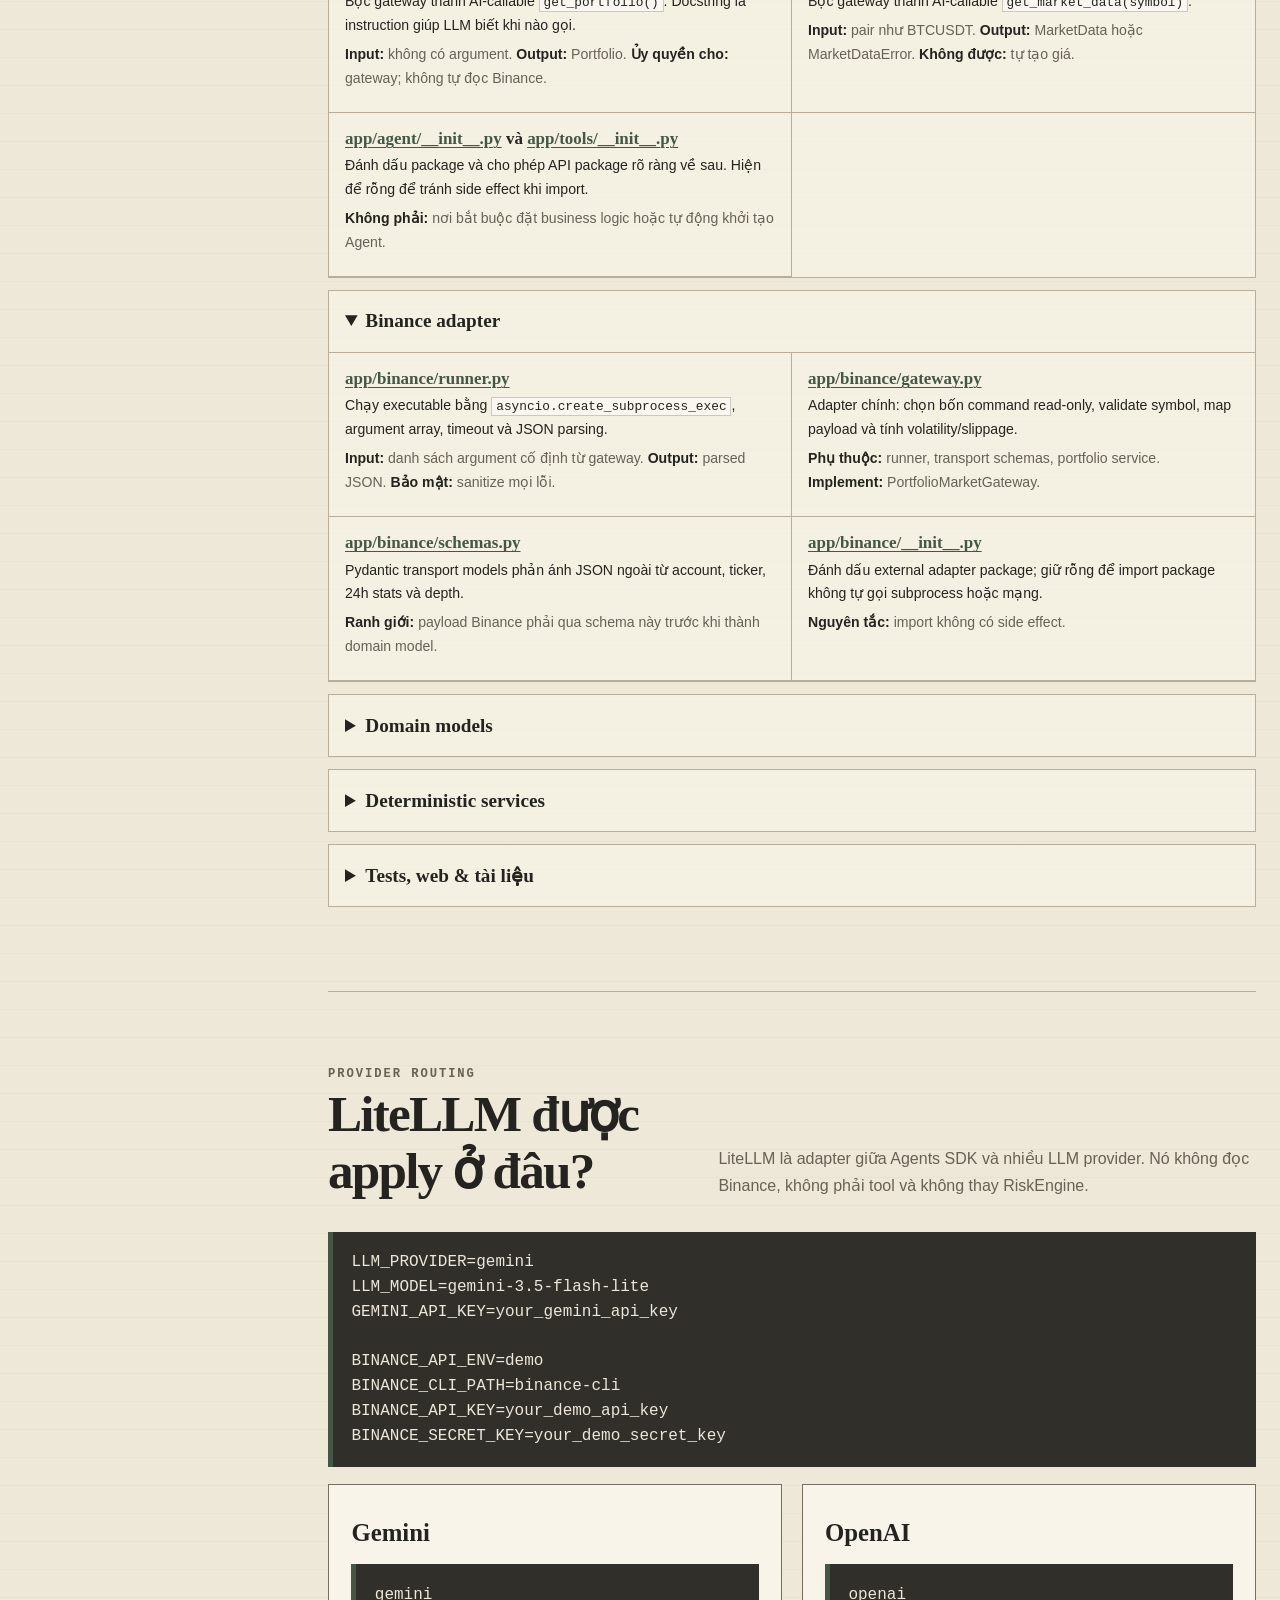
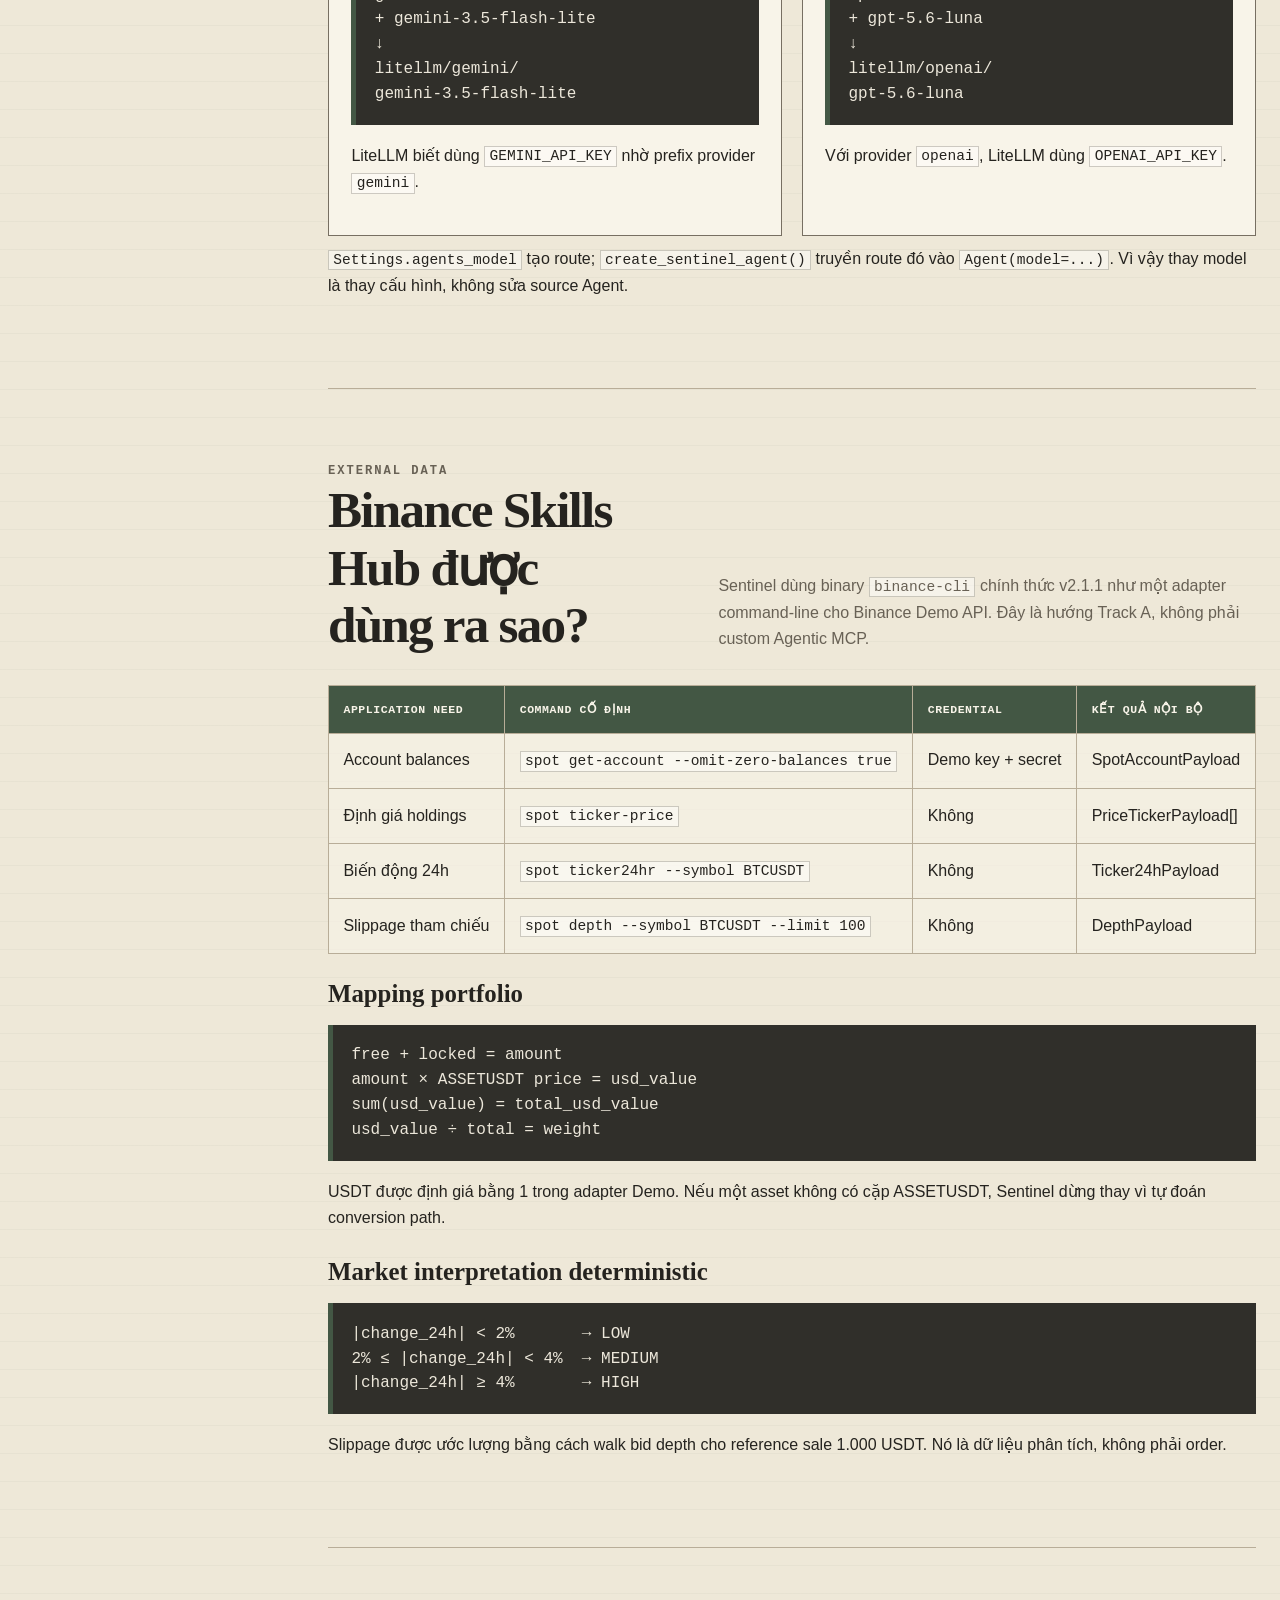
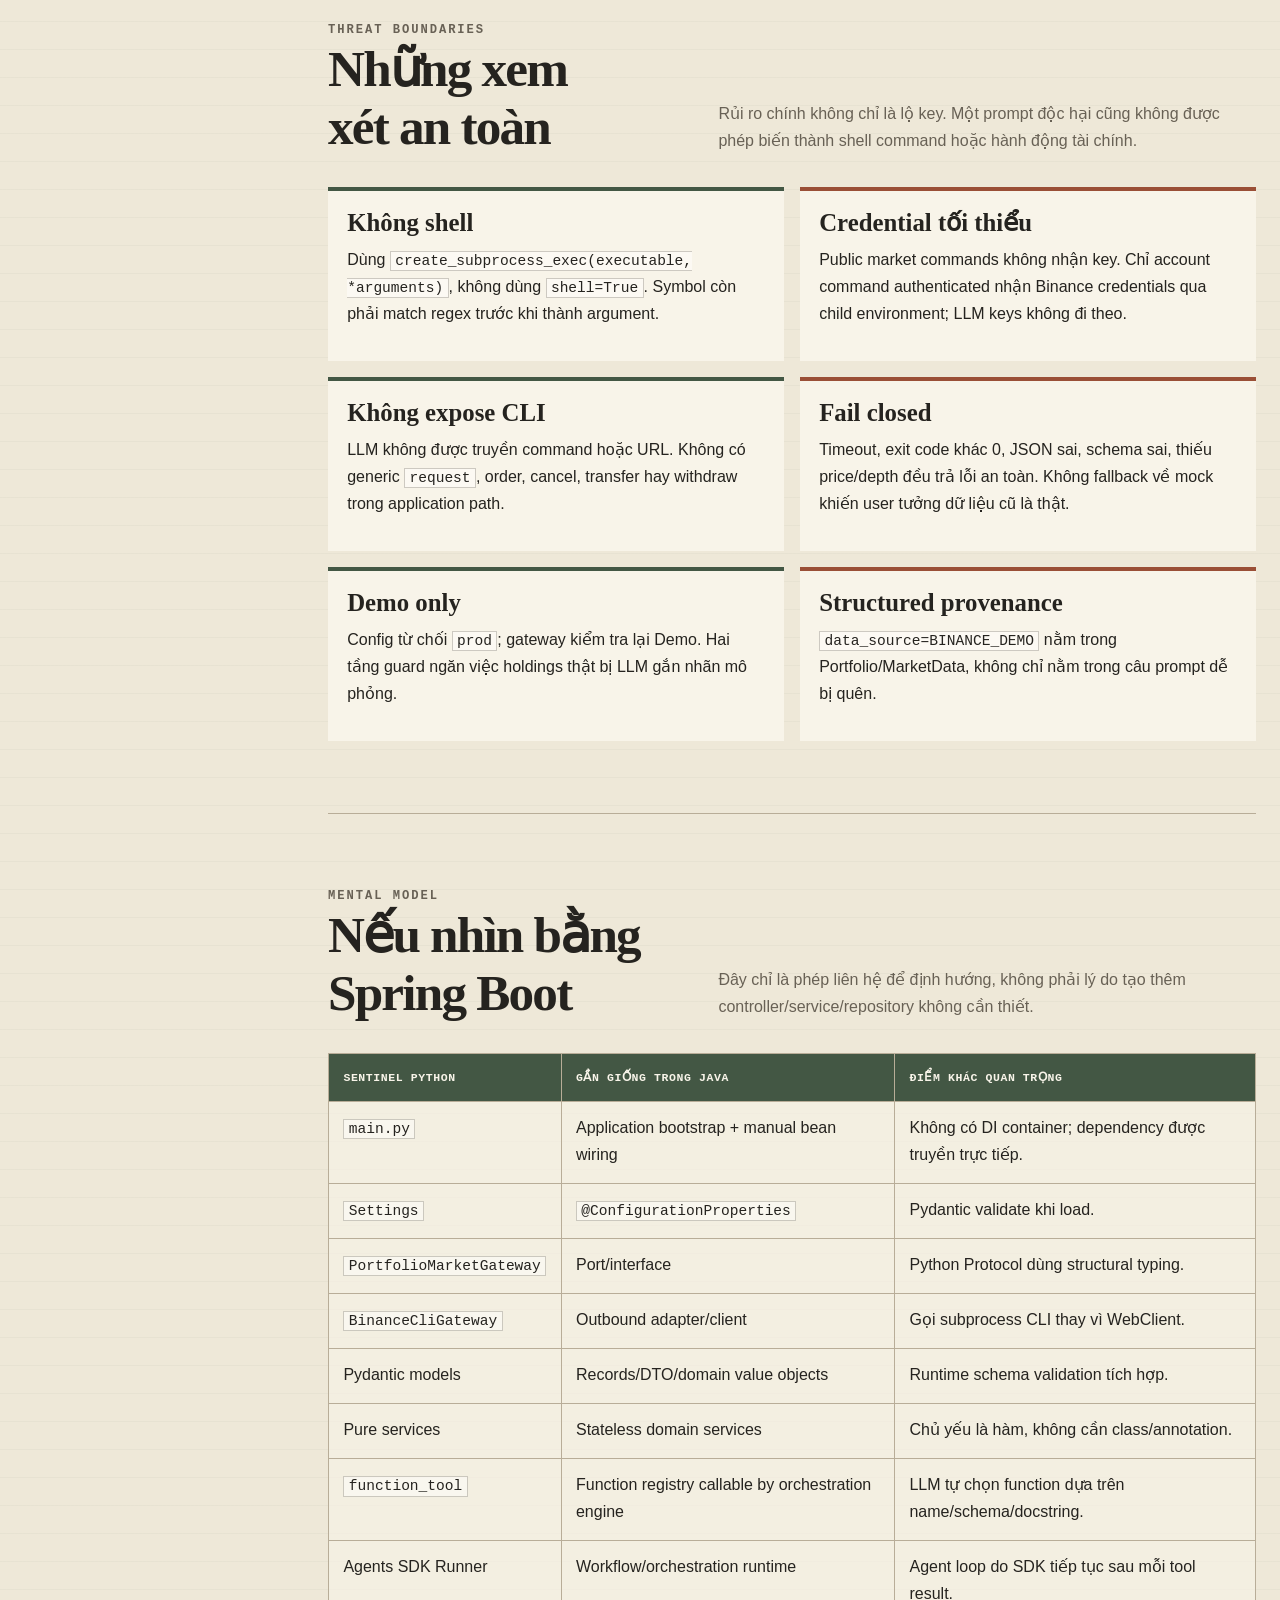
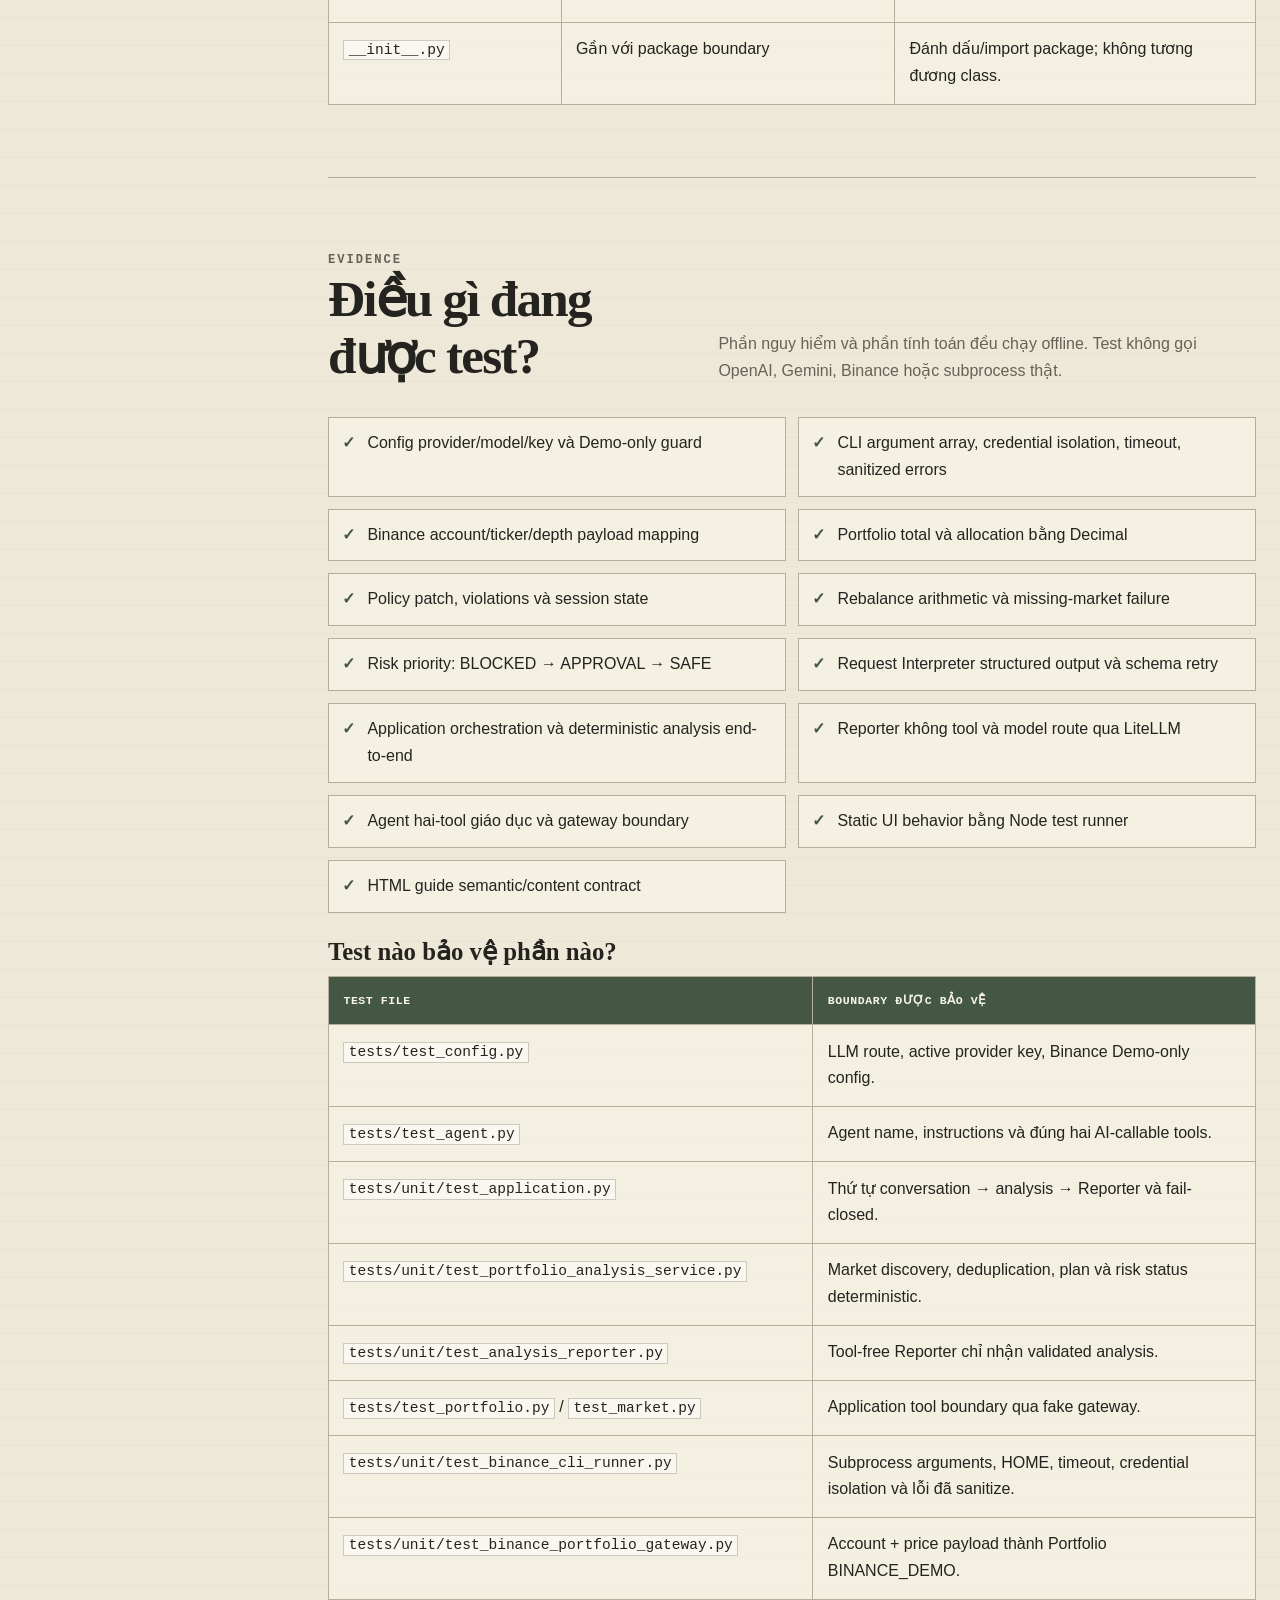
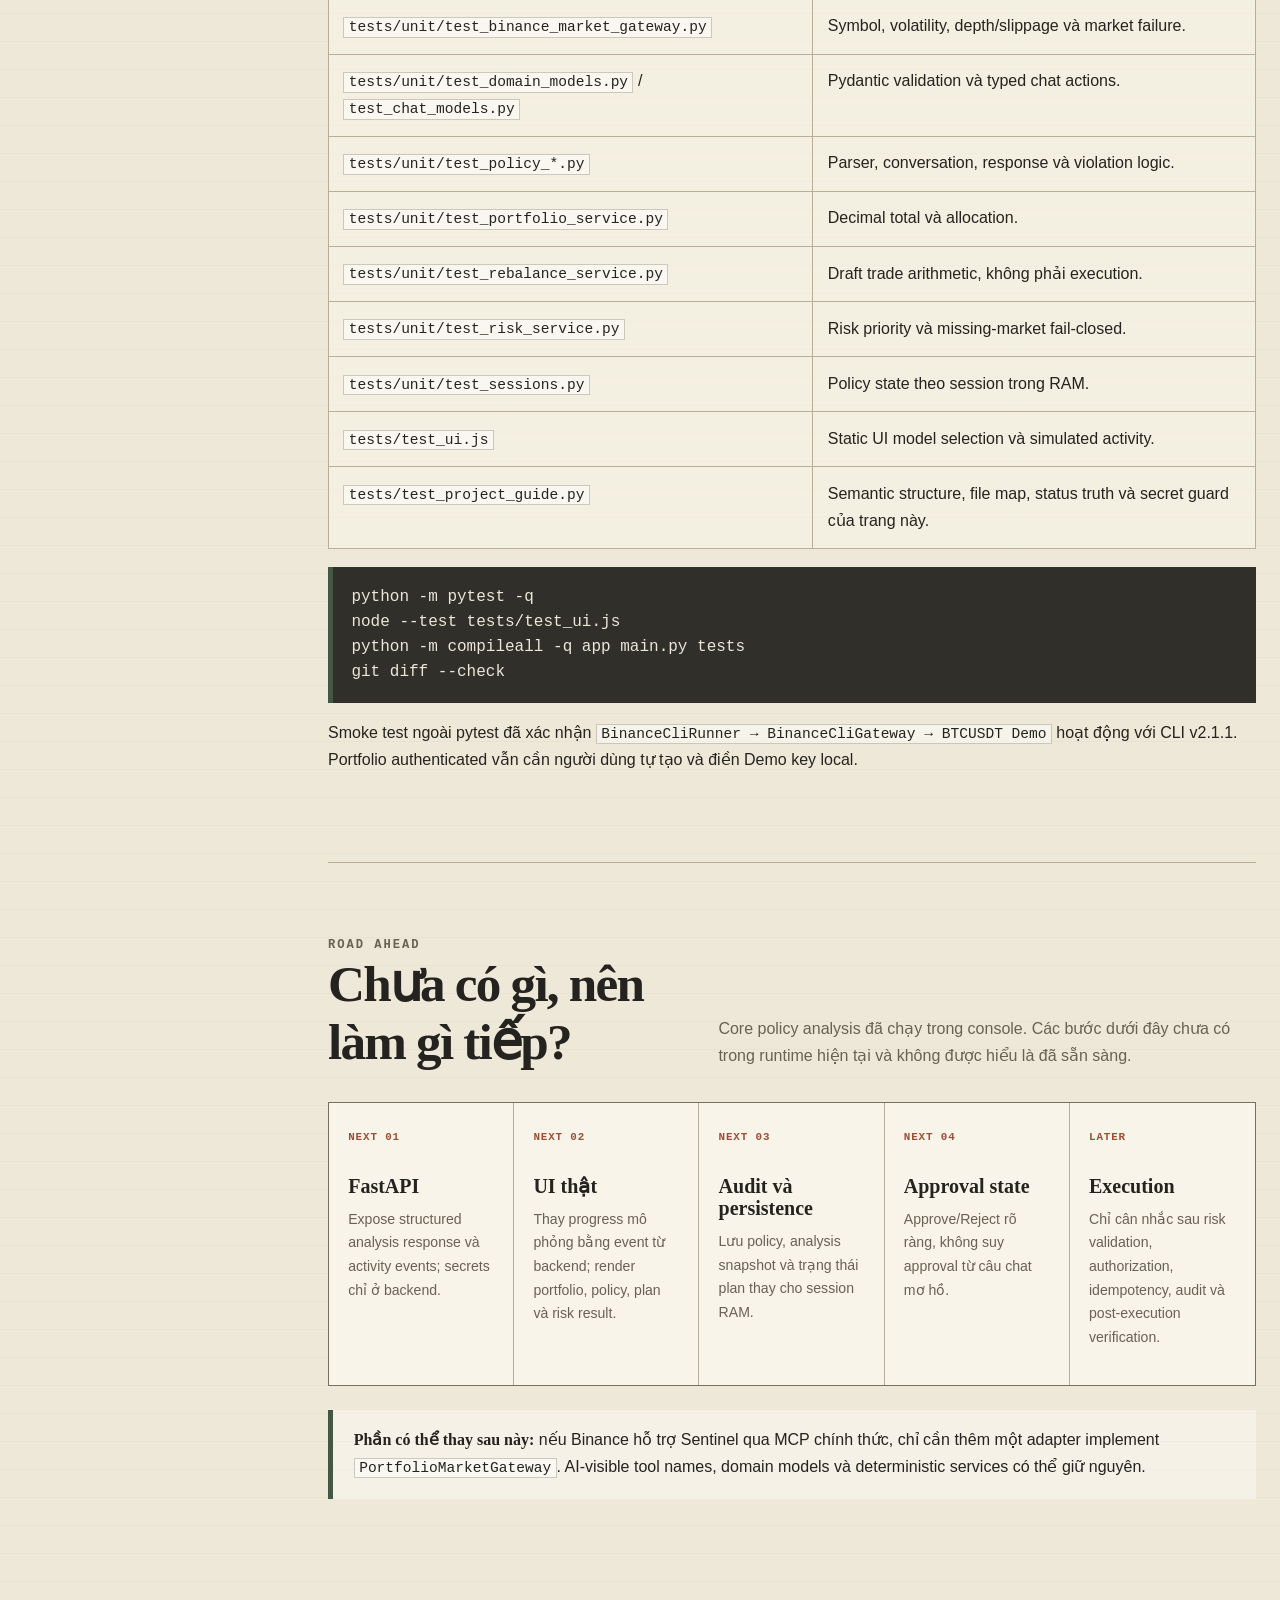
==== commit bf744ae9: "feat: run policy-driven Sentinel analysis" ====
--- a/docs/sentinel-project-guide.html
+++ b/docs/sentinel-project-guide.html
@@ -640,7 +640,7 @@
         <aside class="issue-card" aria-label="Tóm tắt phiên bản">
           <span class="number">v0.1</span>
           <p><strong>Runtime hiện tại</strong></p>
-          <p>Console Agent + LiteLLM + hai AI tools + Binance CLI read-only.</p>
+          <p>Console + hai LLM có trách nhiệm hẹp + deterministic RiskEngine + Binance CLI read-only.</p>
           <p class="utility">Python 3.12 · OpenAI Agents SDK · Pydantic · pytest</p>
         </aside>
       </div>
@@ -672,19 +672,19 @@
               <p class="eyebrow">Đọc phần này trước</p>
               <h2>Sentinel hiện đang ở đâu?</h2>
             </div>
-            <p>Dự án có một runtime phân tích đơn giản đang hoạt động và một domain core policy đã được kiểm thử nhưng chưa được ghép vào cùng một orchestration end-to-end.</p>
+            <p>Luồng policy-driven end-to-end đã hoạt động trong console: hiểu request, lưu policy, đọc Binance Demo, tính toán, kiểm tra risk và giải thích kết quả.</p>
           </div>
 
           <div class="cards">
             <article class="card">
               <span class="status live">ĐÃ HOẠT ĐỘNG</span>
-              <h3>Agent phân tích</h3>
-              <p><code>main.py</code> chạy Sentinel. LLM tự chọn đọc portfolio, đọc market hoặc cả hai rồi giải thích rủi ro.</p>
+              <h3>Policy-driven runtime</h3>
+              <p><code>main.py</code> chạy orchestrator. LLM hiểu action; Python bắt buộc chạy portfolio, market, policy, planner và RiskEngine.</p>
             </article>
             <article class="card">
-              <span class="status partial">ĐÃ VIẾT — CHƯA NỐI END-TO-END</span>
+              <span class="status live">ĐÃ HOẠT ĐỘNG</span>
               <h3>Policy core</h3>
-              <p>Parser, session, phép tính allocation, violation, rebalance và RiskEngine đã có test độc lập nhưng chưa nằm trong console loop.</p>
+              <p>Request Interpreter, session RAM, allocation, violation, rebalance, RiskEngine và Reporter đã nằm trong console loop.</p>
             </article>
             <article class="card">
               <span class="status future">TƯƠNG LAI</span>
@@ -696,7 +696,7 @@
           <div class="warning">
             <strong>Bốn giới hạn cần nhớ.</strong>
             <p>UI hiện tại là bản tĩnh; tiến trình phân tích trên web đang được mô phỏng.</p>
-            <p>Policy orchestration chưa được kết nối vào main.py.</p>
+            <p>Policy state hiện chỉ được lưu trong RAM.</p>
             <p>Custom MCP hiện không hoạt động.</p>
             <p>Sentinel hiện không có khả năng giao dịch.</p>
           </div>
@@ -761,13 +761,13 @@
               <tbody>
                 <tr>
                   <td><strong>LLM</strong></td>
-                  <td>Hiểu câu hỏi, nhận ra cần dữ liệu nào, chọn tool, diễn giải kết quả.</td>
+                  <td>Hiểu action có thứ tự và diễn giải kết quả Python đã xác minh.</td>
                   <td>Bịa dữ liệu, quyết định phép tính authoritative, chạy lệnh Binance.</td>
                   <td><code>app/agent/</code></td>
                 </tr>
                 <tr>
                   <td><strong>AI tools</strong></td>
-                  <td>Cung cấp hai capability nhỏ với tên và instruction rõ ràng.</td>
+                  <td>Minh họa autonomous tool-calling trong Agent giáo dục riêng.</td>
                   <td>Chứa business rule hoặc nhận command tùy ý.</td>
                   <td><code>app/tools/</code></td>
                 </tr>
@@ -814,62 +814,62 @@
               <span class="rail-index">01</span>
               <div class="rail-body">
                 <h3>User nhập câu hỏi</h3>
-                <p><code>main.py</code> đọc input trong console và chuyển nguyên câu cho Agents SDK.</p>
+                <p><code>main.py</code> đọc input và chuyển câu chat cùng session ID vào <code>SentinelApplication</code>.</p>
                 <a class="path" href="../main.py">main.py</a>
               </div>
             </li>
             <li class="rail-item">
               <span class="rail-index">02</span>
               <div class="rail-body">
-                <h3>Sentinel LLM đọc instruction</h3>
-                <p>LLM suy ra “BTC exposure” cần cả holdings lẫn market context. Model được gọi qua LiteLLM route.</p>
-                <a class="path" href="../app/agent/sentinel.py">app/agent/sentinel.py</a>
+                <h3>Request Interpreter hiểu ý định</h3>
+                <p>LLM qua LiteLLM route chuyển tiếng Việt/Anh thành typed actions như UPDATE_POLICY rồi ANALYZE_PORTFOLIO.</p>
+                <a class="path" href="../app/agent/request_interpreter.py">app/agent/request_interpreter.py</a>
               </div>
             </li>
             <li class="rail-item">
               <span class="rail-index">03</span>
               <div class="rail-body">
-                <h3>LLM chọn application tools</h3>
-                <p>Agents SDK gửi tool call có cấu trúc tới <code>get_portfolio()</code>, sau đó <code>get_market_data("BTCUSDT")</code>.</p>
-                <span class="path">app/tools/portfolio.py · app/tools/market.py</span>
+                <h3>Policy actions được validate và áp dụng</h3>
+                <p>Pydantic kiểm tra schema; conversation service cập nhật/xem policy trong RAM và phát tín hiệu cần phân tích.</p>
+                <span class="path">app/models/chat.py · app/services/policy_conversation_service.py</span>
               </div>
             </li>
             <li class="rail-item">
               <span class="rail-index">04</span>
               <div class="rail-body">
-                <h3>Gateway dịch nghiệp vụ sang CLI</h3>
-                <p><code>BinanceCliGateway</code> chọn command đã hard-code, validate symbol và map JSON qua Pydantic.</p>
-                <a class="path" href="../app/binance/gateway.py">app/binance/gateway.py</a>
+                <h3>Application bắt buộc chạy analysis</h3>
+                <p><code>PortfolioAnalysisService</code> đọc portfolio, tìm violation và suy ra đúng market pair cần kiểm tra; LLM không được bỏ qua bước này.</p>
+                <a class="path" href="../app/services/portfolio_analysis_service.py">app/services/portfolio_analysis_service.py</a>
               </div>
             </li>
             <li class="rail-item">
               <span class="rail-index">05</span>
               <div class="rail-body">
-                <h3>Runner tạo subprocess an toàn</h3>
-                <p><code>BinanceCliRunner</code> dùng argument array, không mở shell, đặt timeout và chỉ truyền credentials cho account command.</p>
-                <a class="path" href="../app/binance/runner.py">app/binance/runner.py</a>
+                <h3>Gateway và runner đọc Binance Demo</h3>
+                <p>Gateway chọn command read-only đã hard-code; runner dùng argument array, không mở shell, đặt timeout và cô lập credentials.</p>
+                <span class="path">app/binance/gateway.py · app/binance/runner.py</span>
               </div>
             </li>
             <li class="rail-item">
               <span class="rail-index">06</span>
               <div class="rail-body">
-                <h3>binance-cli đọc Binance Demo</h3>
-                <p>CLI chính thức gọi API Demo. Public market không cần key; portfolio private cần Demo key read-only.</p>
-                <span class="path">binance-cli 2.1.1 · BINANCE_API_ENV=demo</span>
+                <h3>Python tính và kiểm tra an toàn</h3>
+                <p>Decimal services tính allocation, violations, proposal; RiskEngine quyết định BLOCKED, REQUIRES_APPROVAL hoặc SAFE_TO_PROPOSE.</p>
+                <span class="path">policy_service.py · rebalance_service.py · risk_service.py</span>
               </div>
             </li>
             <li class="rail-item">
               <span class="rail-index">07</span>
               <div class="rail-body">
-                <h3>Structured result quay về LLM</h3>
-                <p>Pydantic model được Agents SDK chuyển thành tool result. LLM tách dữ kiện tool khỏi phần diễn giải rủi ro và ghi rõ “Binance Demo”.</p>
-                <span class="path">Portfolio · MarketData → final_output</span>
+                <h3>Python render facts, Reporter thêm interpretation</h3>
+                <p><code>PortfolioAnalysis</code> đã validate được Python render thành facts và formal RiskStatus. Tool-free Reporter chỉ thêm phần interpretation có nhãn; output chứa status hoặc claim execution sẽ bị từ chối.</p>
+                <span class="path">app/models/analysis.py · app/agent/analysis_reporter.py</span>
               </div>
             </li>
           </ol>
 
           <h3>Tại sao đây là Agent chứ không chỉ là chatbot?</h3>
-          <p>Chatbot thông thường chỉ tạo câu trả lời từ prompt. Ở đây LLM quan sát yêu cầu, tự quyết định hành động cần thiết, gọi tool, nhận observation có cấu trúc rồi tiếp tục suy luận để trả lời. Quyền hành động vẫn bị giới hạn bởi danh sách tool mà Python cấp cho nó.</p>
+          <p>Chatbot thông thường chỉ tạo câu trả lời. Sentinel dùng LLM để chuyển ý định linh hoạt thành hành động có cấu trúc và giải thích một workflow nhiều bước; Python chủ động quan sát hệ thống ngoài rồi áp dụng policy và risk rules. Đây là agentic workflow có ranh giới an toàn, không phải LLM tự do điều khiển Binance.</p>
         </section>
 
         <section id="policy">
@@ -878,12 +878,12 @@
               <p class="eyebrow">Domain core</p>
               <h2>Policy qua chat hoạt động thế nào?</h2>
             </div>
-            <p>Code nền đã hỗ trợ phân biệt cập nhật, xem và phân tích policy. Tuy nhiên orchestration này chưa được gọi từ console Agent hiện tại.</p>
+            <p>Console đã hỗ trợ cập nhật, xem và phân tích policy bằng câu chat tự nhiên trong cùng một session.</p>
           </div>
 
           <div class="split-flow">
             <article class="flow-panel">
-              <span class="status partial">ĐÃ VIẾT — CHƯA NỐI END-TO-END</span>
+              <span class="status live">ĐÃ HOẠT ĐỘNG</span>
               <h3>Phần hiểu ngôn ngữ</h3>
               <ol class="flow-list">
                 <li><strong>User chat</strong><span>“Giữ ít nhất 30% USDT và phân tích ngay.”</span></li>
@@ -893,7 +893,7 @@
               </ol>
             </article>
             <article class="flow-panel">
-              <span class="status partial">ĐÃ VIẾT — CHƯA NỐI END-TO-END</span>
+              <span class="status live">ĐÃ HOẠT ĐỘNG</span>
               <h3>Phần quyết định deterministic</h3>
               <ol class="flow-list">
                 <li><strong>Portfolio service</strong><span>Tính total và weight bằng Decimal.</span></li>
@@ -904,7 +904,7 @@
             </article>
           </div>
 
-          <pre aria-label="Luồng policy đích">USER INTENT
+          <pre aria-label="Luồng policy đang chạy">USER INTENT
     ↓
 LLM parses typed actions
     ↓
@@ -918,8 +918,8 @@
     ↓
 LLM explains in natural language</pre>
 
-          <div class="warning">
-            <strong>Điểm chưa nối:</strong> <code>PolicyConversationService</code> có thể trả <code>analysis_requested=True</code>, nhưng chưa có orchestrator lấy cờ đó để gọi portfolio gateway, policy checks, planner và RiskEngine trong một request duy nhất.
+          <div class="note">
+            <strong>Điểm an toàn:</strong> <code>SentinelApplication</code> thực thi từng event đúng thứ tự và bắt buộc gọi gateway, policy checks, planner rồi RiskEngine cho mỗi analysis event. Python render kết quả authoritative; Reporter không được tuyên bố formal status hoặc execution.
           </div>
         </section>
 
@@ -957,8 +957,13 @@
             <div class="file-list">
               <article class="file">
                 <h4><a href="../main.py">main.py</a></h4>
-                <p>Composition root: load config, tạo runner → gateway → Agent, sau đó chạy console loop bằng <code>Runner.run()</code>.</p>
-                <p class="relation"><strong>Phụ thuộc:</strong> config, Binance adapter, Sentinel Agent. <strong>Được gọi bởi:</strong> người dùng qua <code>python main.py</code>.</p>
+                <p>Composition root: load config, tạo runner → gateway → Interpreter → services → Reporter → <code>SentinelApplication</code>.</p>
+                <p class="relation"><strong>Phụ thuộc:</strong> config và các implementation ở rìa. <strong>Được gọi bởi:</strong> người dùng qua <code>python main.py</code>.</p>
+              </article>
+              <article class="file">
+                <h4><a href="../app/application.py">app/application.py</a></h4>
+                <p>Use-case orchestrator cho mọi câu chat: chạy conversation trước, rồi deterministic analysis và Reporter khi được yêu cầu.</p>
+                <p class="relation"><strong>Không phụ thuộc:</strong> Binance CLI cụ thể. <strong>Output:</strong> SentinelResponse gồm text, policy và optional analysis.</p>
               </article>
               <article class="file">
                 <h4><a href="../app/config.py">app/config.py</a></h4>
@@ -968,7 +973,7 @@
               <article class="file">
                 <h4><a href="../app/gateways.py">app/gateways.py</a></h4>
                 <p>Protocol do application sở hữu, định nghĩa <code>get_portfolio()</code> và <code>get_market_data()</code>.</p>
-                <p class="relation"><strong>Phụ thuộc:</strong> domain models. <strong>Được implement bởi:</strong> BinanceCliGateway. <strong>Dùng bởi:</strong> AI tools.</p>
+                <p class="relation"><strong>Phụ thuộc:</strong> domain models. <strong>Được implement bởi:</strong> BinanceCliGateway. <strong>Dùng bởi:</strong> analysis service và AI tools giáo dục.</p>
               </article>
               <article class="file">
                 <h4><a href="../app/sessions.py">app/sessions.py</a></h4>
@@ -1003,18 +1008,23 @@
             <div class="file-list">
               <article class="file">
                 <h4><a href="../app/agent/sentinel.py">app/agent/sentinel.py</a></h4>
-                <p>Tạo Agent tên Sentinel, gắn model route, instructions và đúng hai tool gateway-backed.</p>
-                <p class="relation"><strong>Input:</strong> Settings + PortfolioMarketGateway. <strong>Output:</strong> Agents SDK <code>Agent</code>. <strong>Dùng bởi:</strong> main.py.</p>
+                <p>Tạo Agent hai-tool để minh họa cách LLM tự chọn tool; file này vẫn có test nhưng không còn là runtime policy chính.</p>
+                <p class="relation"><strong>Input:</strong> Settings + PortfolioMarketGateway. <strong>Output:</strong> Agents SDK <code>Agent</code>. <strong>Dùng để học:</strong> autonomous tool calling.</p>
               </article>
               <article class="file">
                 <h4><a href="../app/agent/prompts.py">app/agent/prompts.py</a></h4>
-                <p>Giữ Sentinel instructions và Request Interpreter instructions tách khỏi construction code.</p>
-                <p class="relation"><strong>Quy tắc:</strong> không bịa dữ liệu, không trade, tách fact/interpretation; interpreter phân loại request và chỉ tạo typed actions.</p>
+                <p>Giữ instructions của Agent giáo dục, Request Interpreter và Analysis Reporter tách khỏi construction code.</p>
+                <p class="relation"><strong>Quy tắc:</strong> không bịa dữ liệu, không trade; Interpreter chỉ tạo typed actions, Reporter không sửa RiskDecision.</p>
               </article>
               <article class="file">
                 <h4><a href="../app/agent/request_interpreter.py">app/agent/request_interpreter.py</a></h4>
                 <p>Tạo tool-free LLM Agent với <code>output_type=ParsedRequest</code>; phân loại request, trích policy patch khi cần và retry một lần khi structured output sai schema.</p>
-                <p class="relation"><strong>Input:</strong> message + current policy. <strong>Output:</strong> typed actions. <strong>Dùng bởi:</strong> policy conversation flow, chưa nối main.</p>
+                <p class="relation"><strong>Input:</strong> message + current policy. <strong>Output:</strong> typed actions. <strong>Dùng bởi:</strong> policy conversation flow trong main.</p>
+              </article>
+              <article class="file">
+                <h4><a href="../app/agent/analysis_reporter.py">app/agent/analysis_reporter.py</a></h4>
+                <p>Tạo tool-free Reporter, nhận duy nhất câu hỏi và <code>PortfolioAnalysis</code> đã validate rồi viết interpretation định tính.</p>
+                <p class="relation"><strong>Không được:</strong> gọi Binance, tính lại số liệu, sửa policy, plan hoặc RiskDecision.</p>
               </article>
               <article class="file">
                 <h4><a href="../app/tools/portfolio.py">app/tools/portfolio.py</a></h4>
@@ -1099,6 +1109,11 @@
                 <p class="relation"><strong>Dùng bởi:</strong> Portfolio và MarketData để tránh gọi số dư mô phỏng là tiền thật.</p>
               </article>
               <article class="file">
+                <h4><a href="../app/models/analysis.py">app/models/analysis.py</a></h4>
+                <p>Aggregate đã validate và khóa ở top-level, gồm policy, portfolio, violations, market data, plan và risk decision.</p>
+                <p class="relation"><strong>Tạo bởi:</strong> PortfolioAnalysisService. <strong>Chỉ đọc bởi:</strong> Reporter và caller.</p>
+              </article>
+              <article class="file">
                 <h4><a href="../app/models/__init__.py">app/models/__init__.py</a></h4>
                 <p>Package marker cho domain model; không re-export hàng loạt để dependency vẫn dễ truy vết.</p>
                 <p class="relation"><strong>Được import theo file cụ thể:</strong> ví dụ <code>app.models.policy</code>.</p>
@@ -1122,7 +1137,7 @@
               <article class="file">
                 <h4><a href="../app/services/policy_conversation_service.py">app/services/policy_conversation_service.py</a></h4>
                 <p>Điều phối typed actions đúng thứ tự và báo có cần phân tích portfolio hay không.</p>
-                <p class="relation"><strong>Phụ thuộc:</strong> RequestInterpreter protocol, session store, response formatter. <strong>Chưa dùng bởi:</strong> main.py.</p>
+                <p class="relation"><strong>Phụ thuộc:</strong> RequestInterpreter protocol, session store, response formatter. <strong>Dùng bởi:</strong> SentinelApplication.</p>
               </article>
               <article class="file">
                 <h4><a href="../app/services/policy_response_service.py">app/services/policy_response_service.py</a></h4>
@@ -1130,6 +1145,11 @@
                 <p class="relation"><strong>Input:</strong> validated policy/patch. <strong>Output:</strong> natural-language text, không trả JSON thô cho user.</p>
               </article>
               <article class="file">
+                <h4><a href="../app/services/analysis_response_service.py">app/services/analysis_response_service.py</a></h4>
+                <p>Render portfolio, market, violations, proposal, formal RiskStatus và NOT_EXECUTED bằng Python.</p>
+                <p class="relation"><strong>Lý do:</strong> facts hiển thị không phụ thuộc vào lời văn tự do của LLM Reporter.</p>
+              </article>
+              <article class="file">
                 <h4><a href="../app/services/rebalance_service.py">app/services/rebalance_service.py</a></h4>
                 <p>Tính lượng exposure vượt max, draft SELL value và amount từ market price.</p>
                 <p class="relation"><strong>Output chỉ là proposal.</strong> File này không có API hoặc lệnh đặt order.</p>
@@ -1138,6 +1158,11 @@
                 <h4><a href="../app/services/risk_service.py">app/services/risk_service.py</a></h4>
                 <p>Áp priority: high volatility BLOCKED trước, trade threshold REQUIRES_APPROVAL sau, còn lại SAFE_TO_PROPOSE.</p>
                 <p class="relation"><strong>Input:</strong> policy + plan + market. <strong>Output:</strong> RiskDecision deterministic.</p>
+              </article>
+              <article class="file">
+                <h4><a href="../app/services/portfolio_analysis_service.py">app/services/portfolio_analysis_service.py</a></h4>
+                <p>Use case deterministic: đọc portfolio, tìm violation, lấy market cần thiết, tạo plan, chạy RiskEngine và đóng gói analysis.</p>
+                <p class="relation"><strong>Fail closed:</strong> thiếu dữ liệu bắt buộc thì không tạo recommendation và không gọi Reporter.</p>
               </article>
               <article class="file">
                 <h4><a href="../app/services/__init__.py">app/services/__init__.py</a></h4>
@@ -1342,7 +1367,10 @@
             <li>Policy patch, violations và session state</li>
             <li>Rebalance arithmetic và missing-market failure</li>
             <li>Risk priority: BLOCKED → APPROVAL → SAFE</li>
-            <li>Agent tool wiring và model route</li>
+            <li>Request Interpreter structured output và schema retry</li>
+            <li>Application orchestration và deterministic analysis end-to-end</li>
+            <li>Reporter không tool và model route qua LiteLLM</li>
+            <li>Agent hai-tool giáo dục và gateway boundary</li>
             <li>Static UI behavior bằng Node test runner</li>
             <li>HTML guide semantic/content contract</li>
           </ul>
@@ -1354,6 +1382,9 @@
               <tbody>
                 <tr><td><code>tests/test_config.py</code></td><td>LLM route, active provider key, Binance Demo-only config.</td></tr>
                 <tr><td><code>tests/test_agent.py</code></td><td>Agent name, instructions và đúng hai AI-callable tools.</td></tr>
+                <tr><td><code>tests/unit/test_application.py</code></td><td>Thứ tự conversation → analysis → Reporter và fail-closed.</td></tr>
+                <tr><td><code>tests/unit/test_portfolio_analysis_service.py</code></td><td>Market discovery, deduplication, plan và risk status deterministic.</td></tr>
+                <tr><td><code>tests/unit/test_analysis_reporter.py</code></td><td>Tool-free Reporter chỉ nhận validated analysis.</td></tr>
                 <tr><td><code>tests/test_portfolio.py</code> / <code>test_market.py</code></td><td>Application tool boundary qua fake gateway.</td></tr>
                 <tr><td><code>tests/unit/test_binance_cli_runner.py</code></td><td>Subprocess arguments, HOME, timeout, credential isolation và lỗi đã sanitize.</td></tr>
                 <tr><td><code>tests/unit/test_binance_portfolio_gateway.py</code></td><td>Account + price payload thành Portfolio BINANCE_DEMO.</td></tr>
@@ -1384,24 +1415,24 @@
               <p class="eyebrow">Road ahead</p>
               <h2>Chưa có gì, nên làm gì tiếp?</h2>
             </div>
-            <p>Thứ tự dưới đây hoàn thiện core product trước khi nghĩ tới execution. Không bước nào được hiểu là đã có trong runtime hiện tại.</p>
+            <p>Core policy analysis đã chạy trong console. Các bước dưới đây chưa có trong runtime hiện tại và không được hiểu là đã sẵn sàng.</p>
           </div>
 
           <ol class="journey">
             <li>
               <span class="phase">NEXT 01</span>
-              <h3>Nối orchestrator</h3>
-              <p>Ghép policy chat, portfolio observation, violation, planner và RiskEngine thành một application flow.</p>
+              <h3>FastAPI</h3>
+              <p>Expose structured analysis response và activity events; secrets chỉ ở backend.</p>
             </li>
             <li>
               <span class="phase">NEXT 02</span>
-              <h3>FastAPI</h3>
-              <p>Expose structured analysis response và activity events; secrets chỉ ở backend.</p>
+              <h3>UI thật</h3>
+              <p>Thay progress mô phỏng bằng event từ backend; render portfolio, policy, plan và risk result.</p>
             </li>
             <li>
               <span class="phase">NEXT 03</span>
-              <h3>UI thật</h3>
-              <p>Thay progress mô phỏng bằng event từ backend; render portfolio, policy, plan và risk result.</p>
+              <h3>Audit và persistence</h3>
+              <p>Lưu policy, analysis snapshot và trạng thái plan thay cho session RAM.</p>
             </li>
             <li>
               <span class="phase">NEXT 04</span>
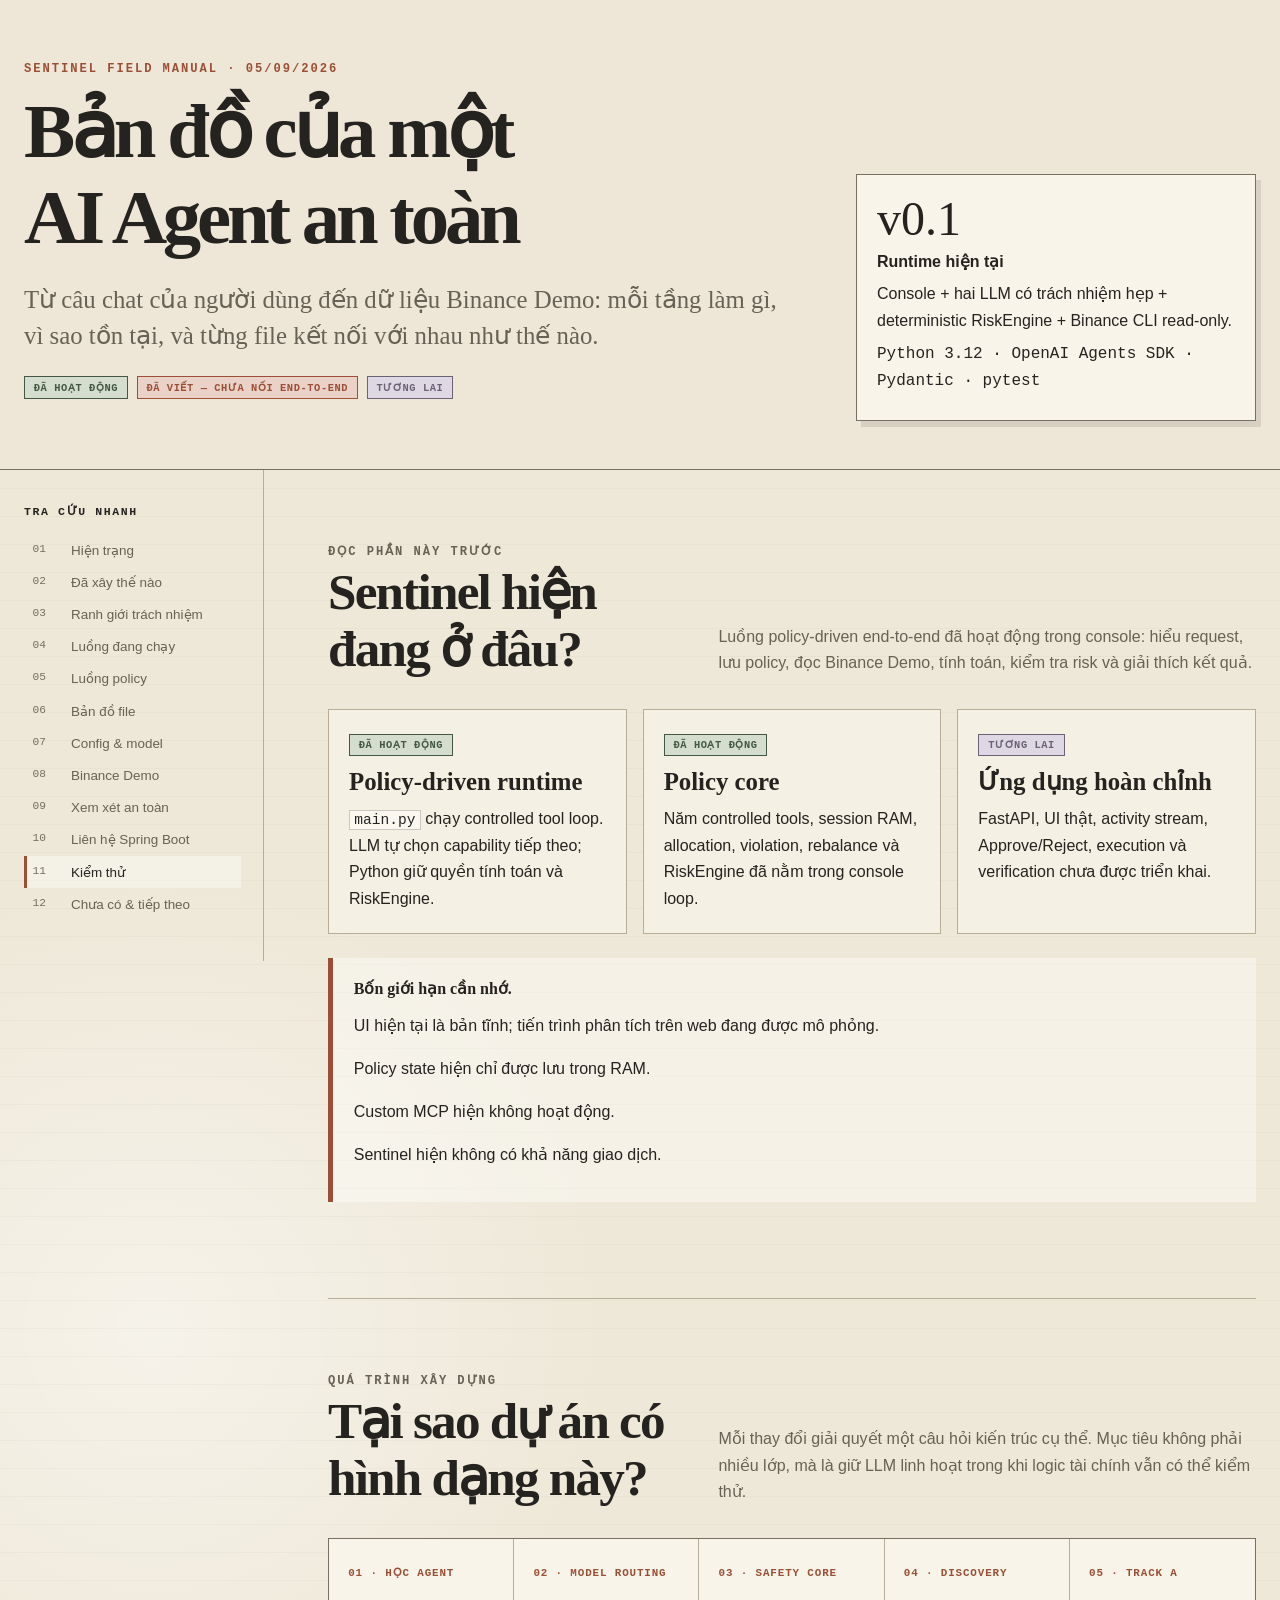
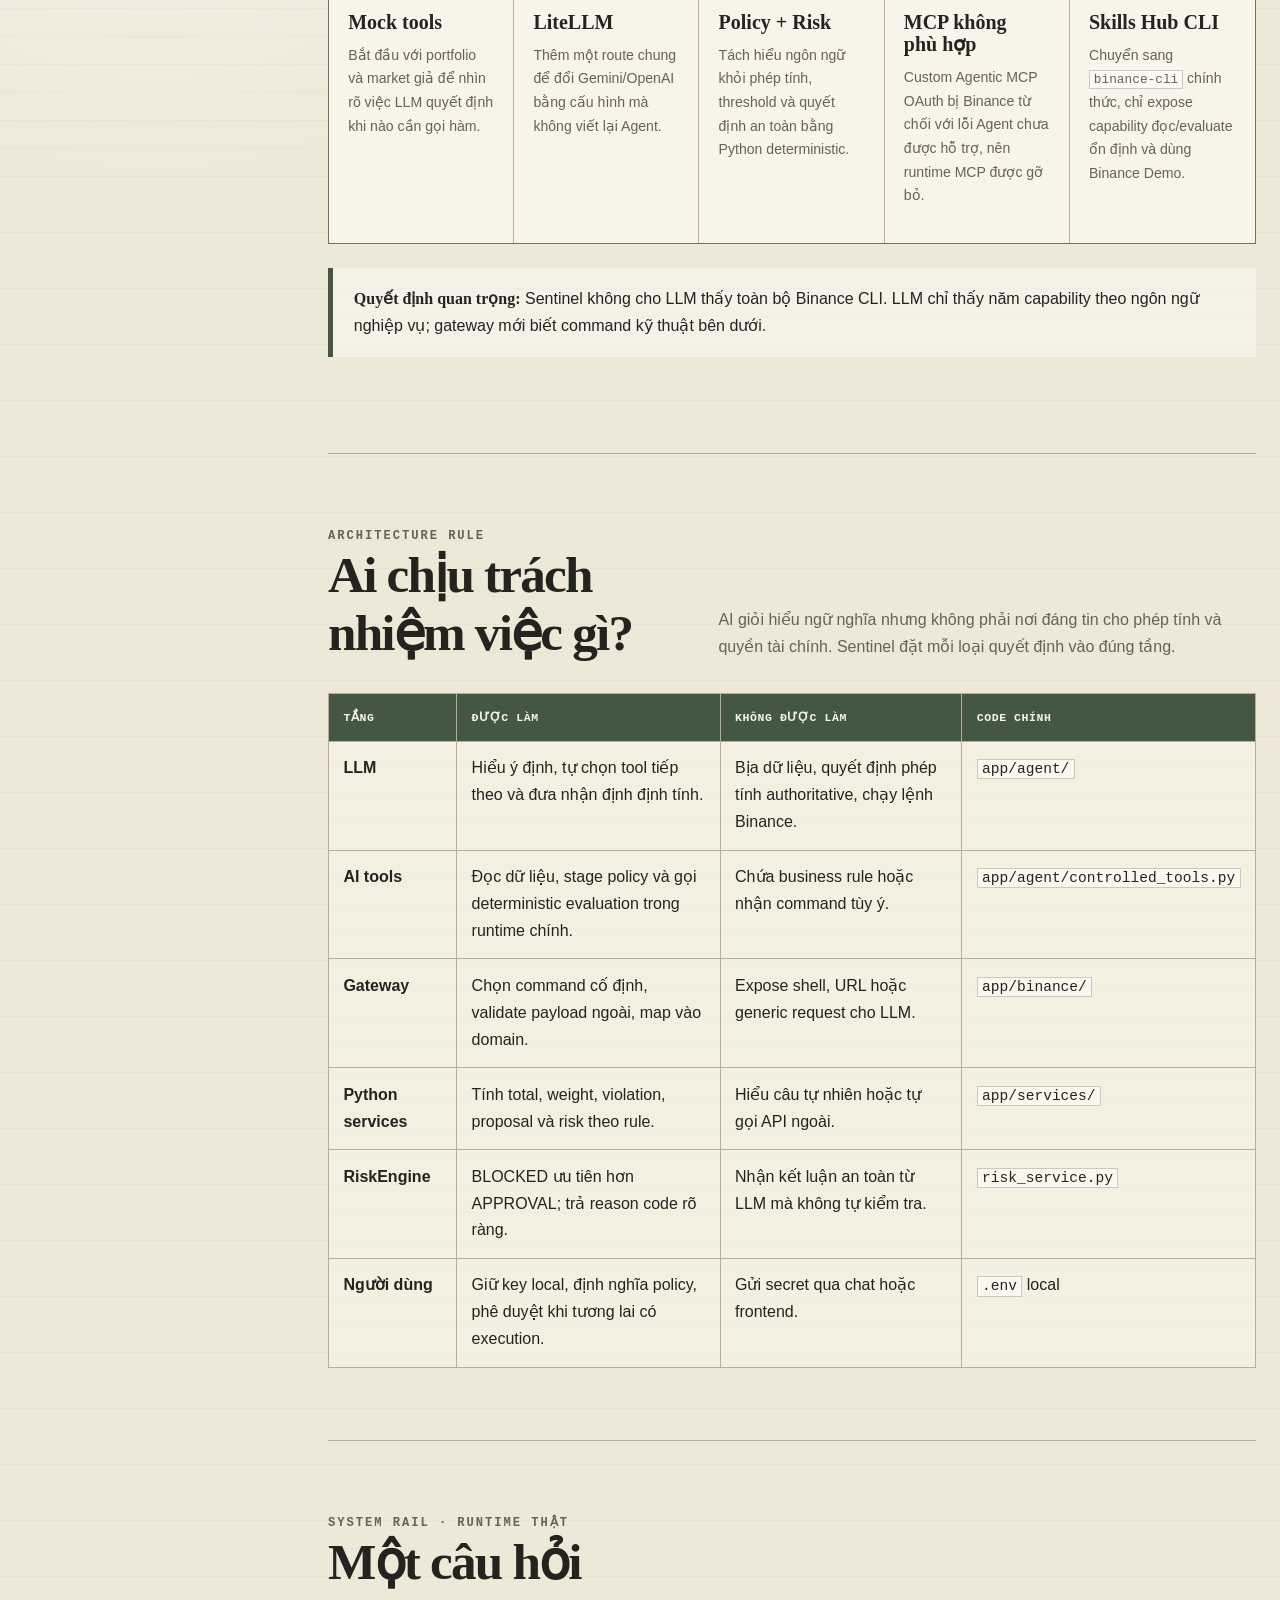
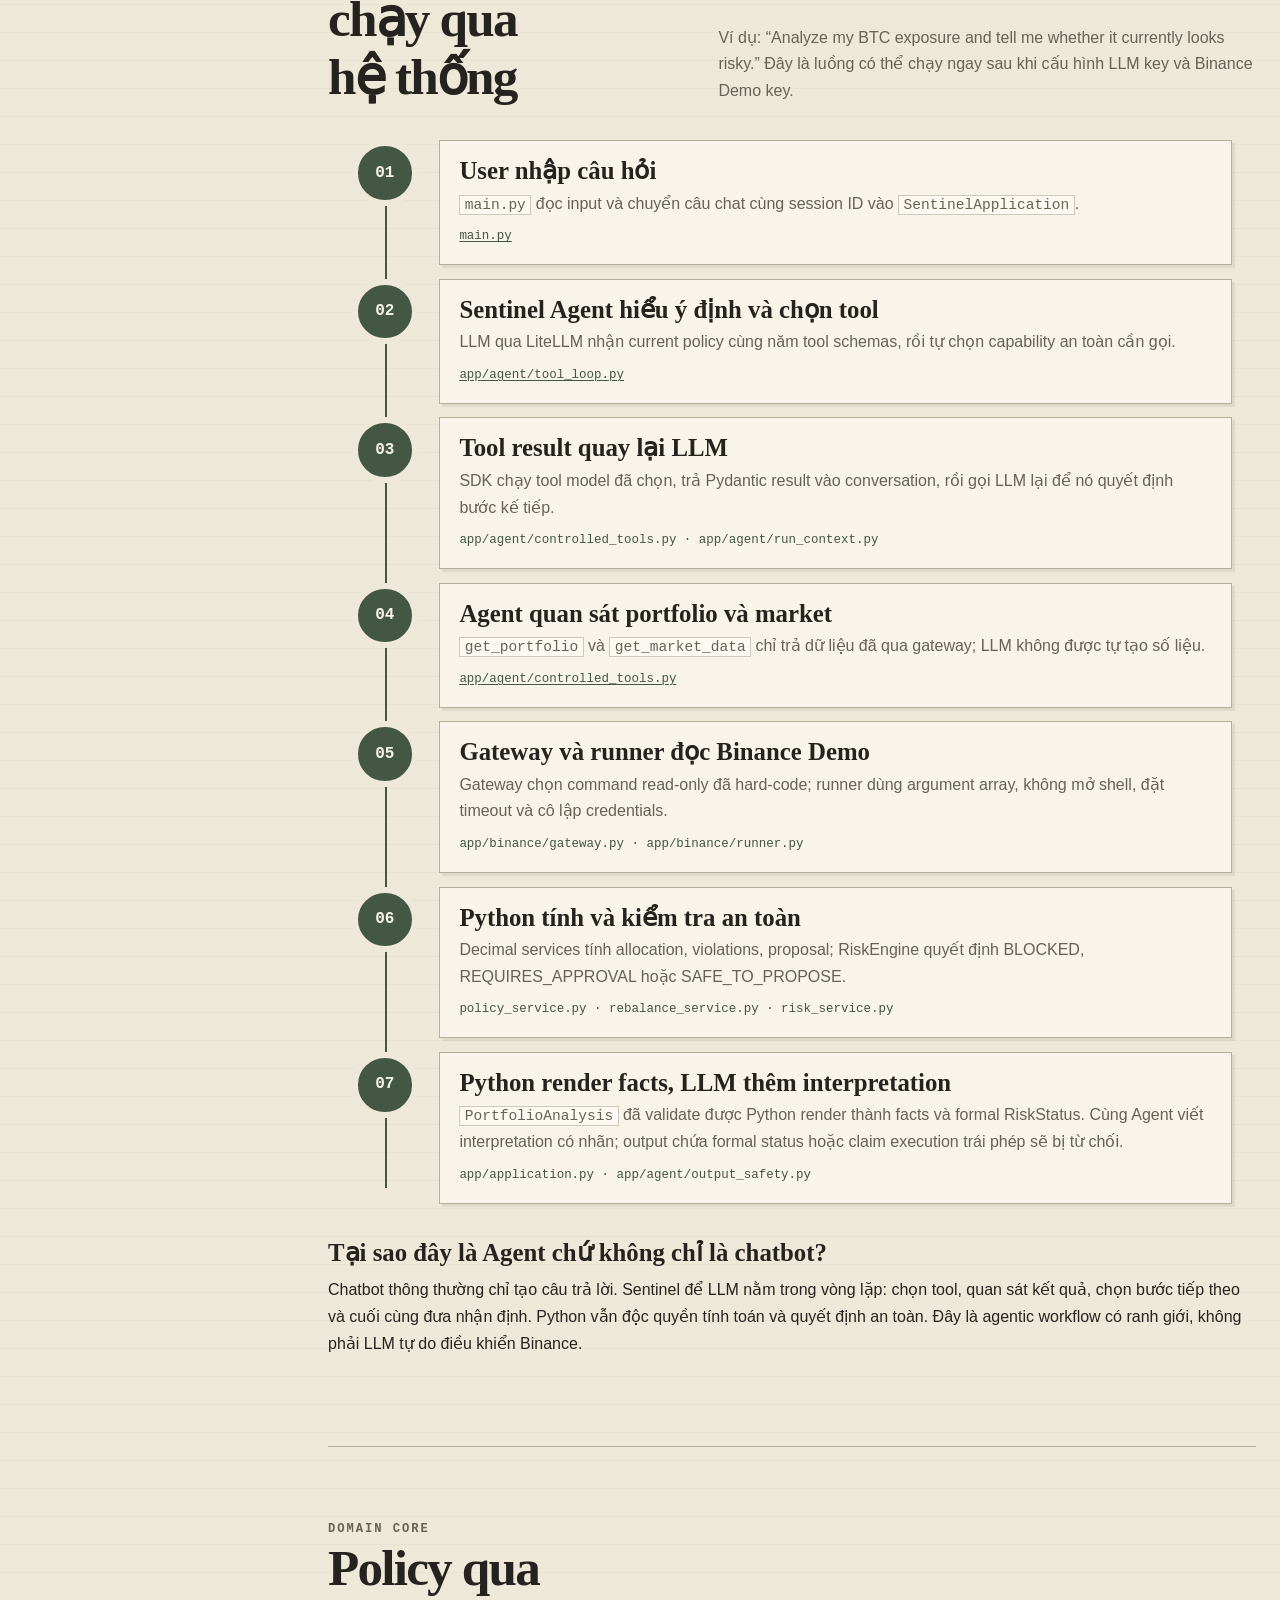
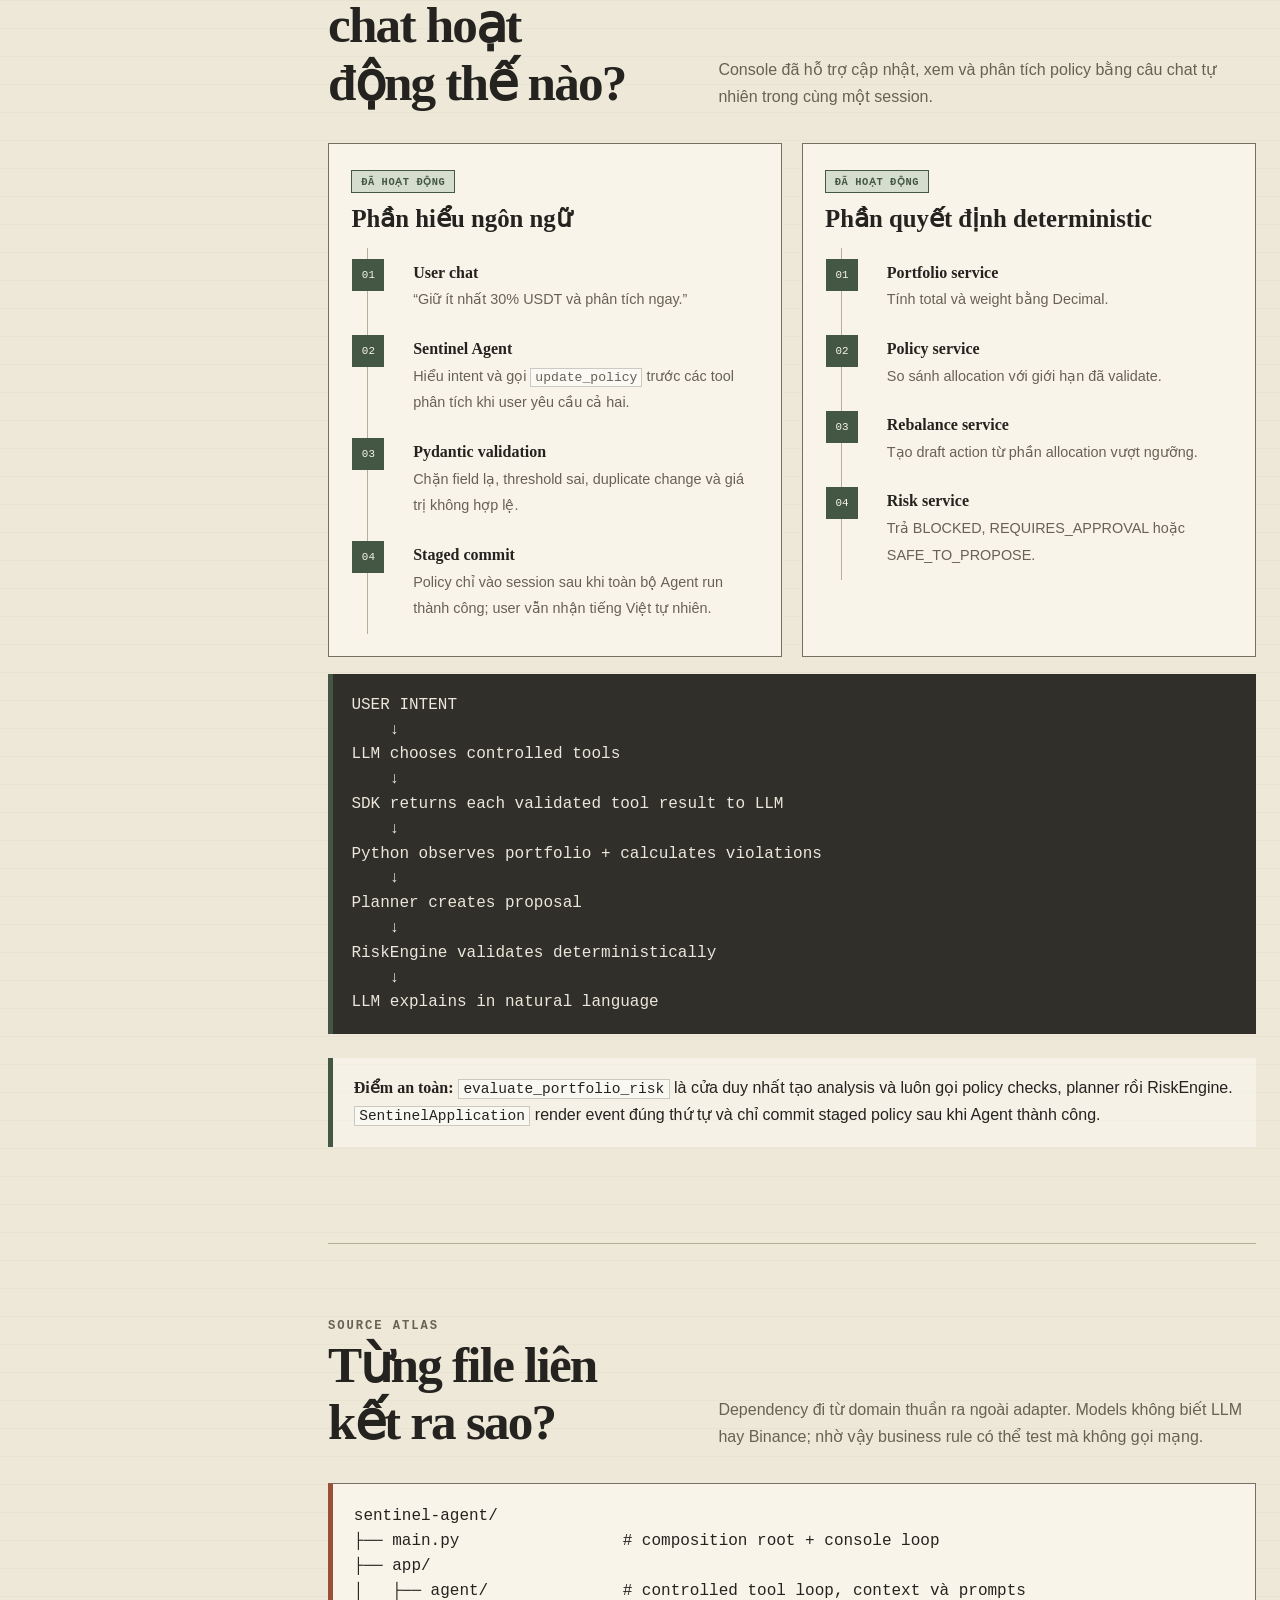
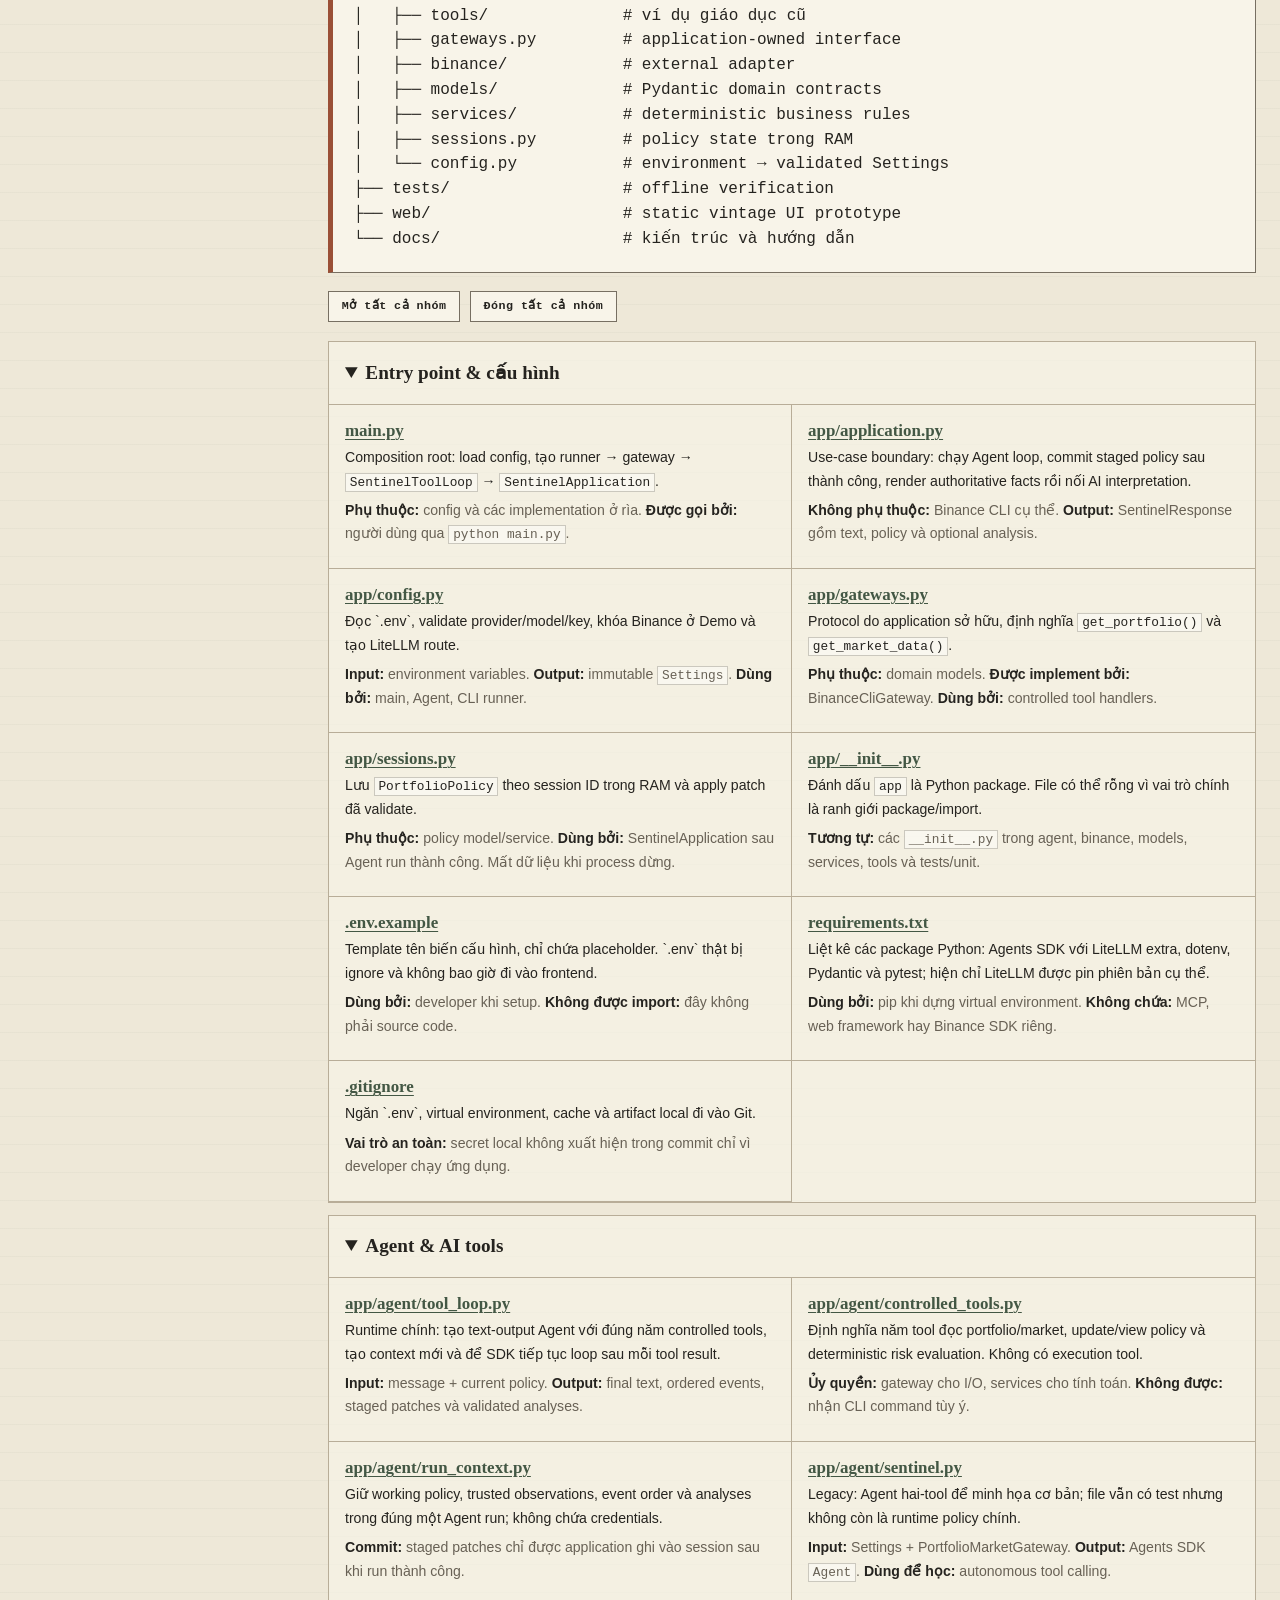
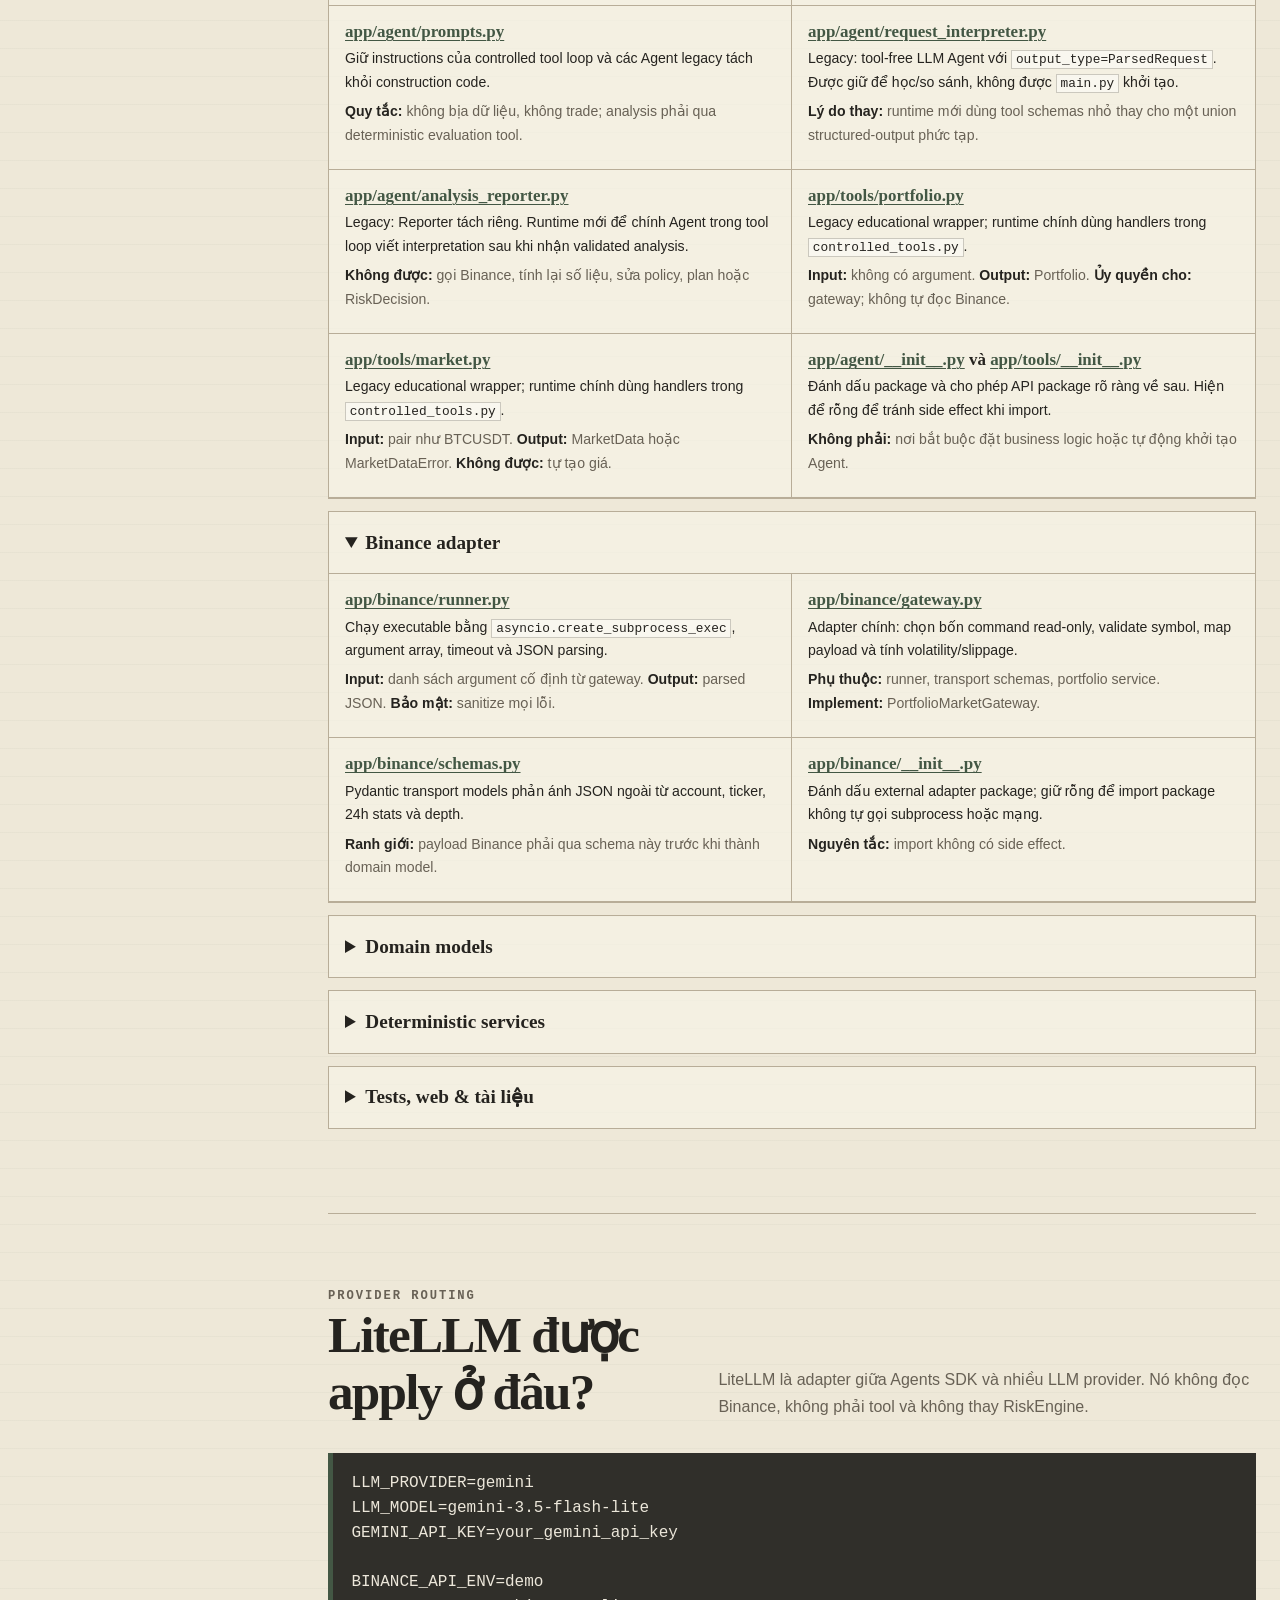
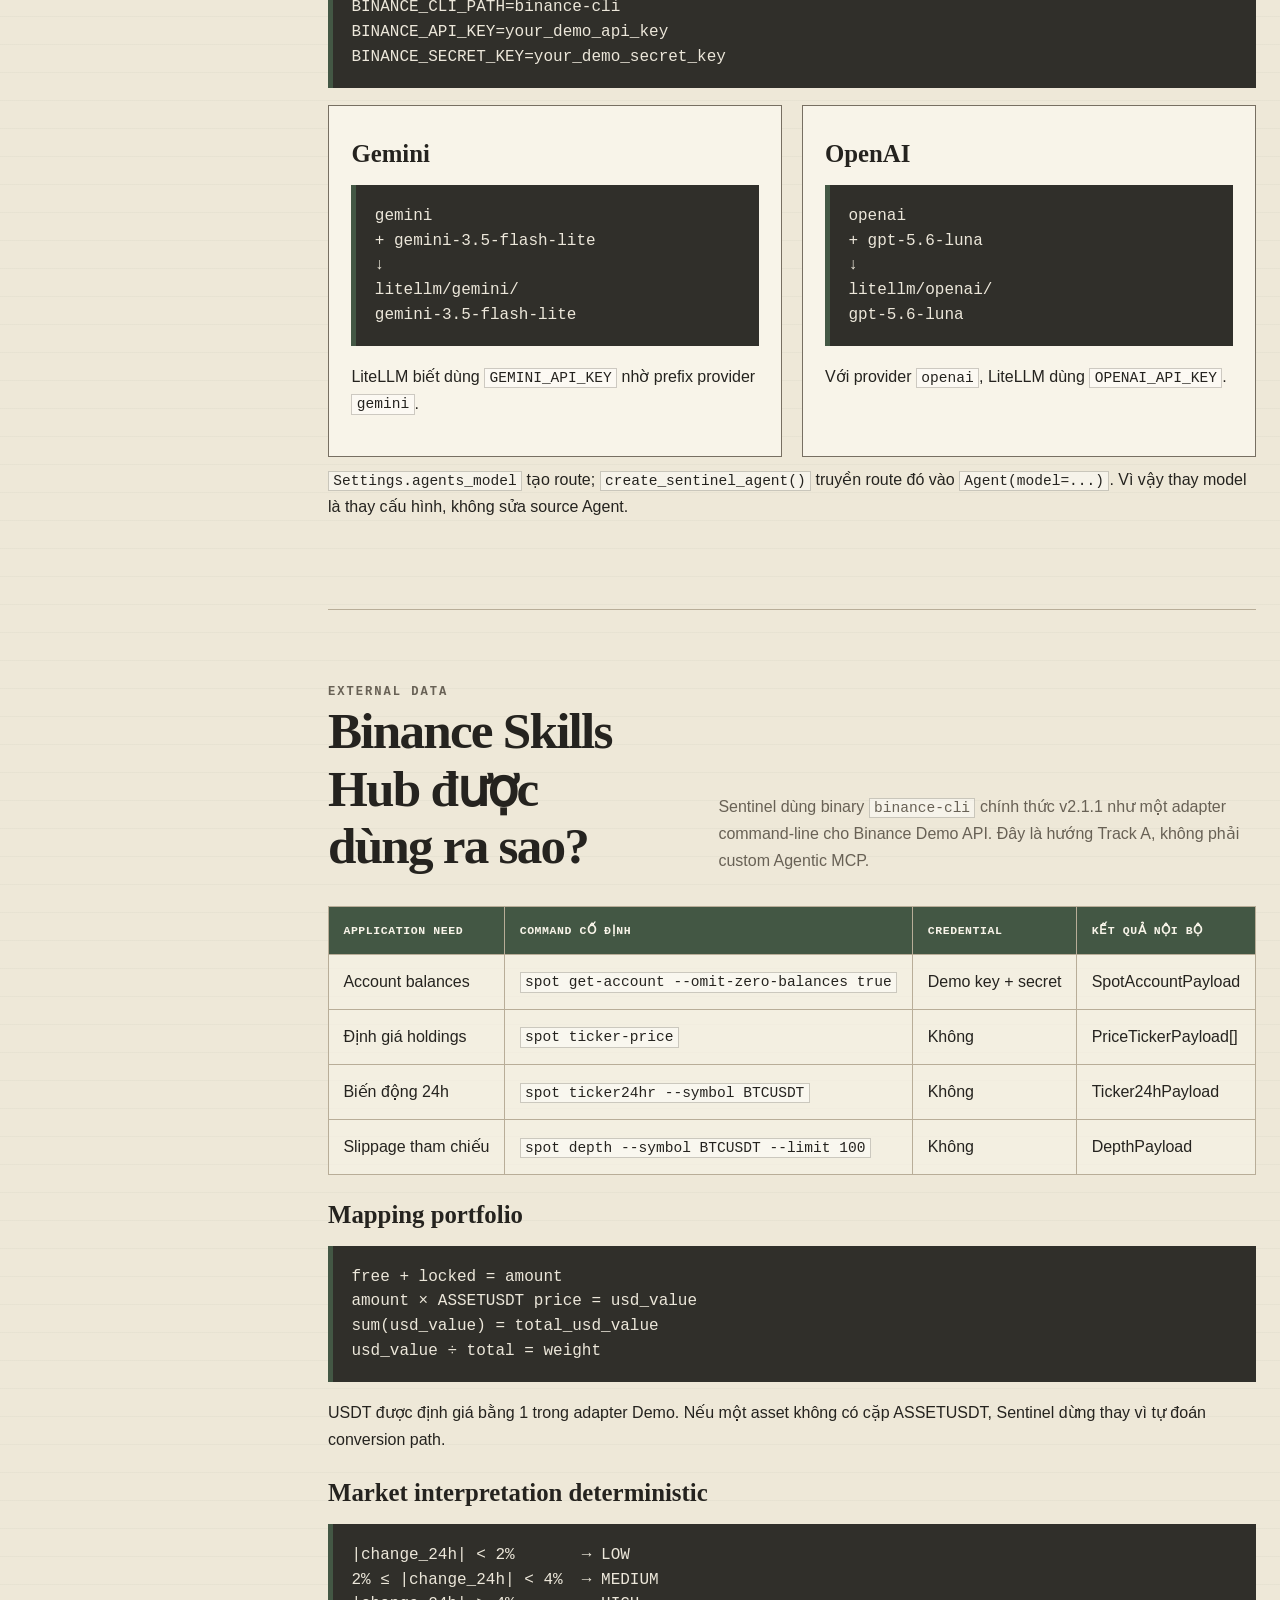
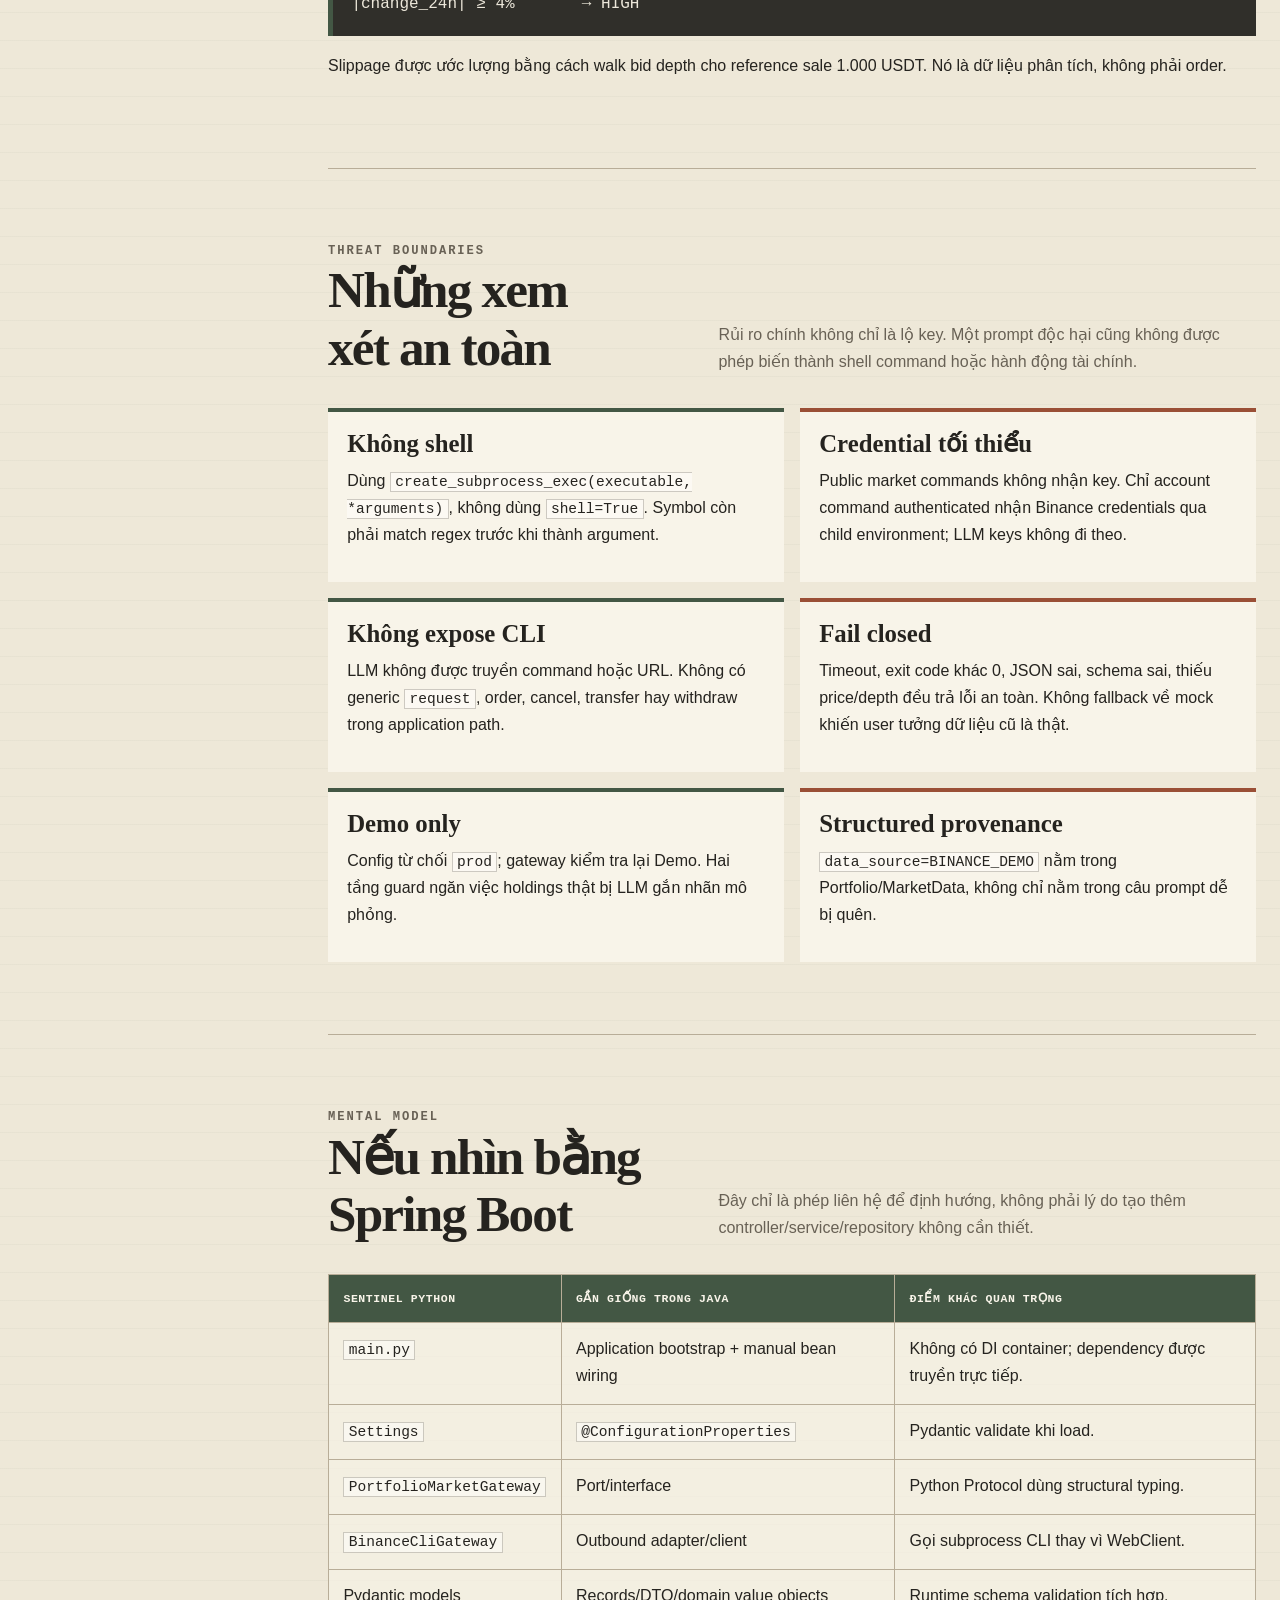
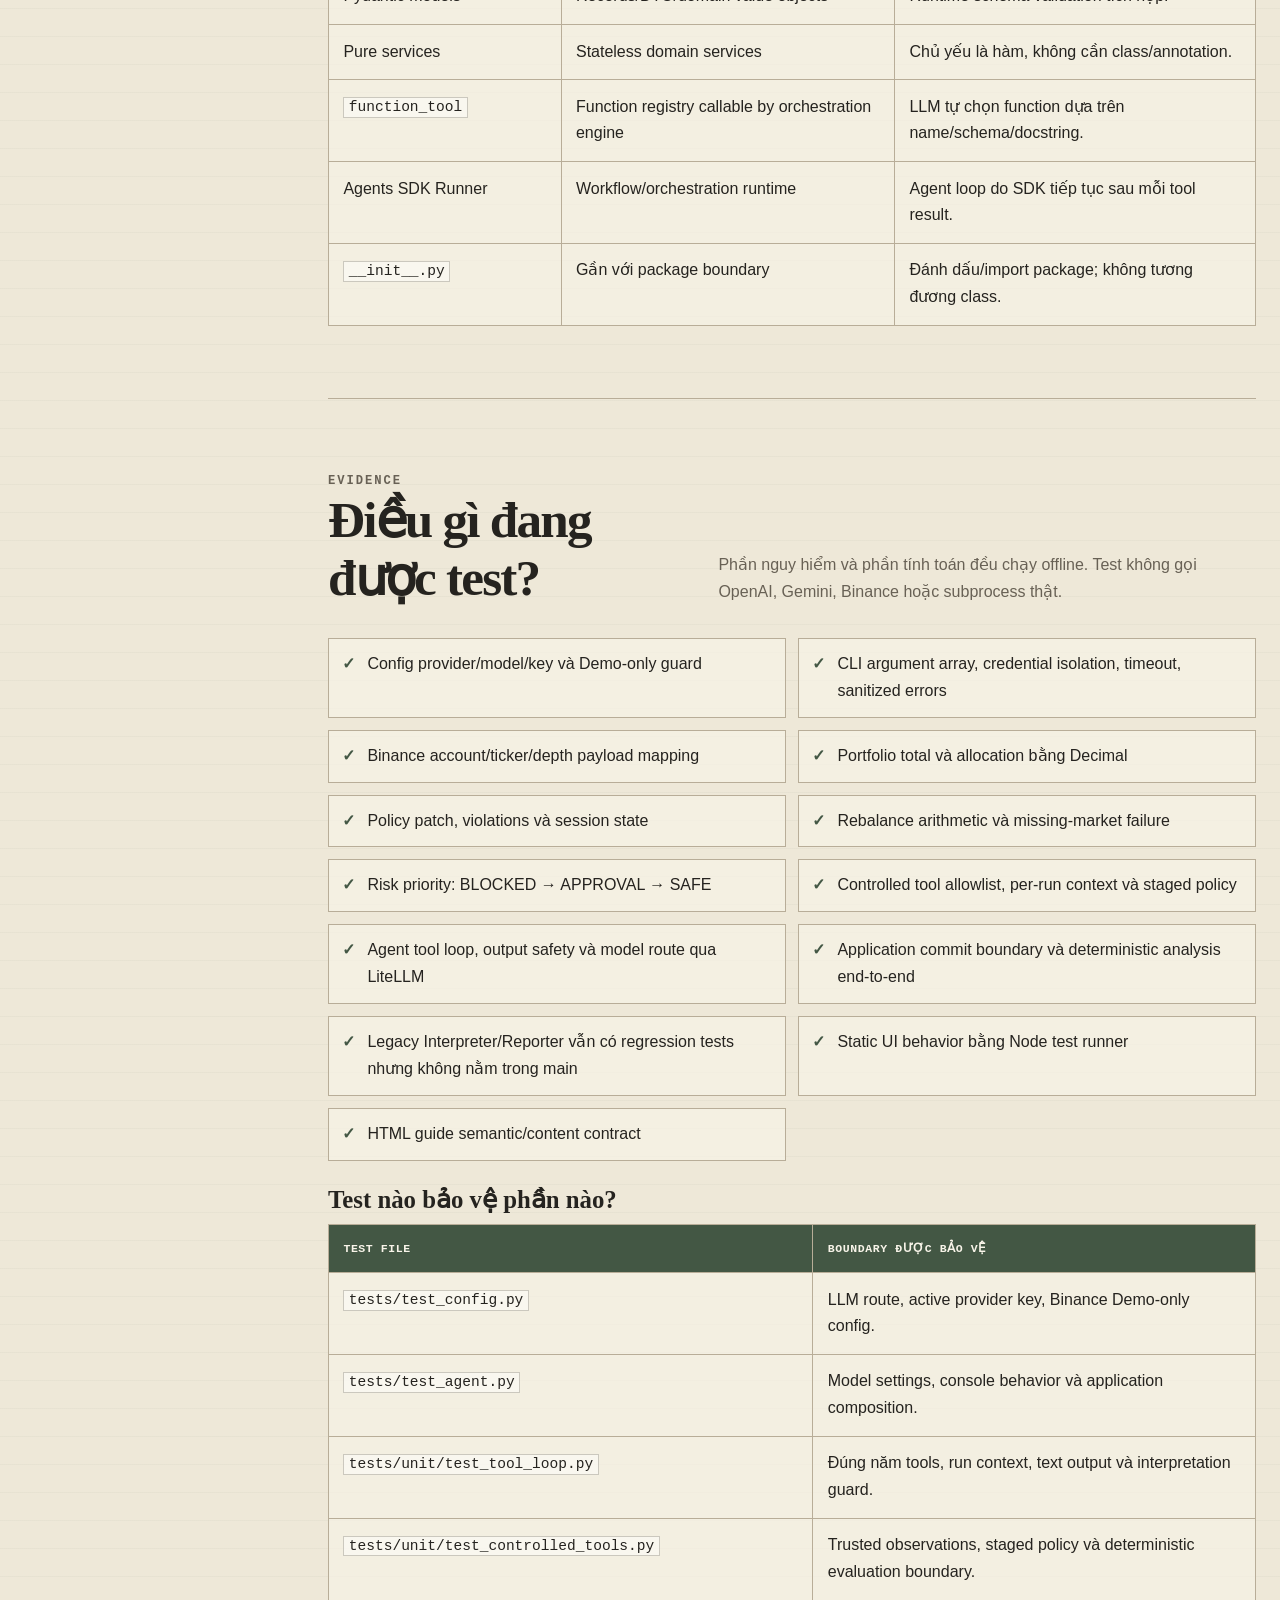
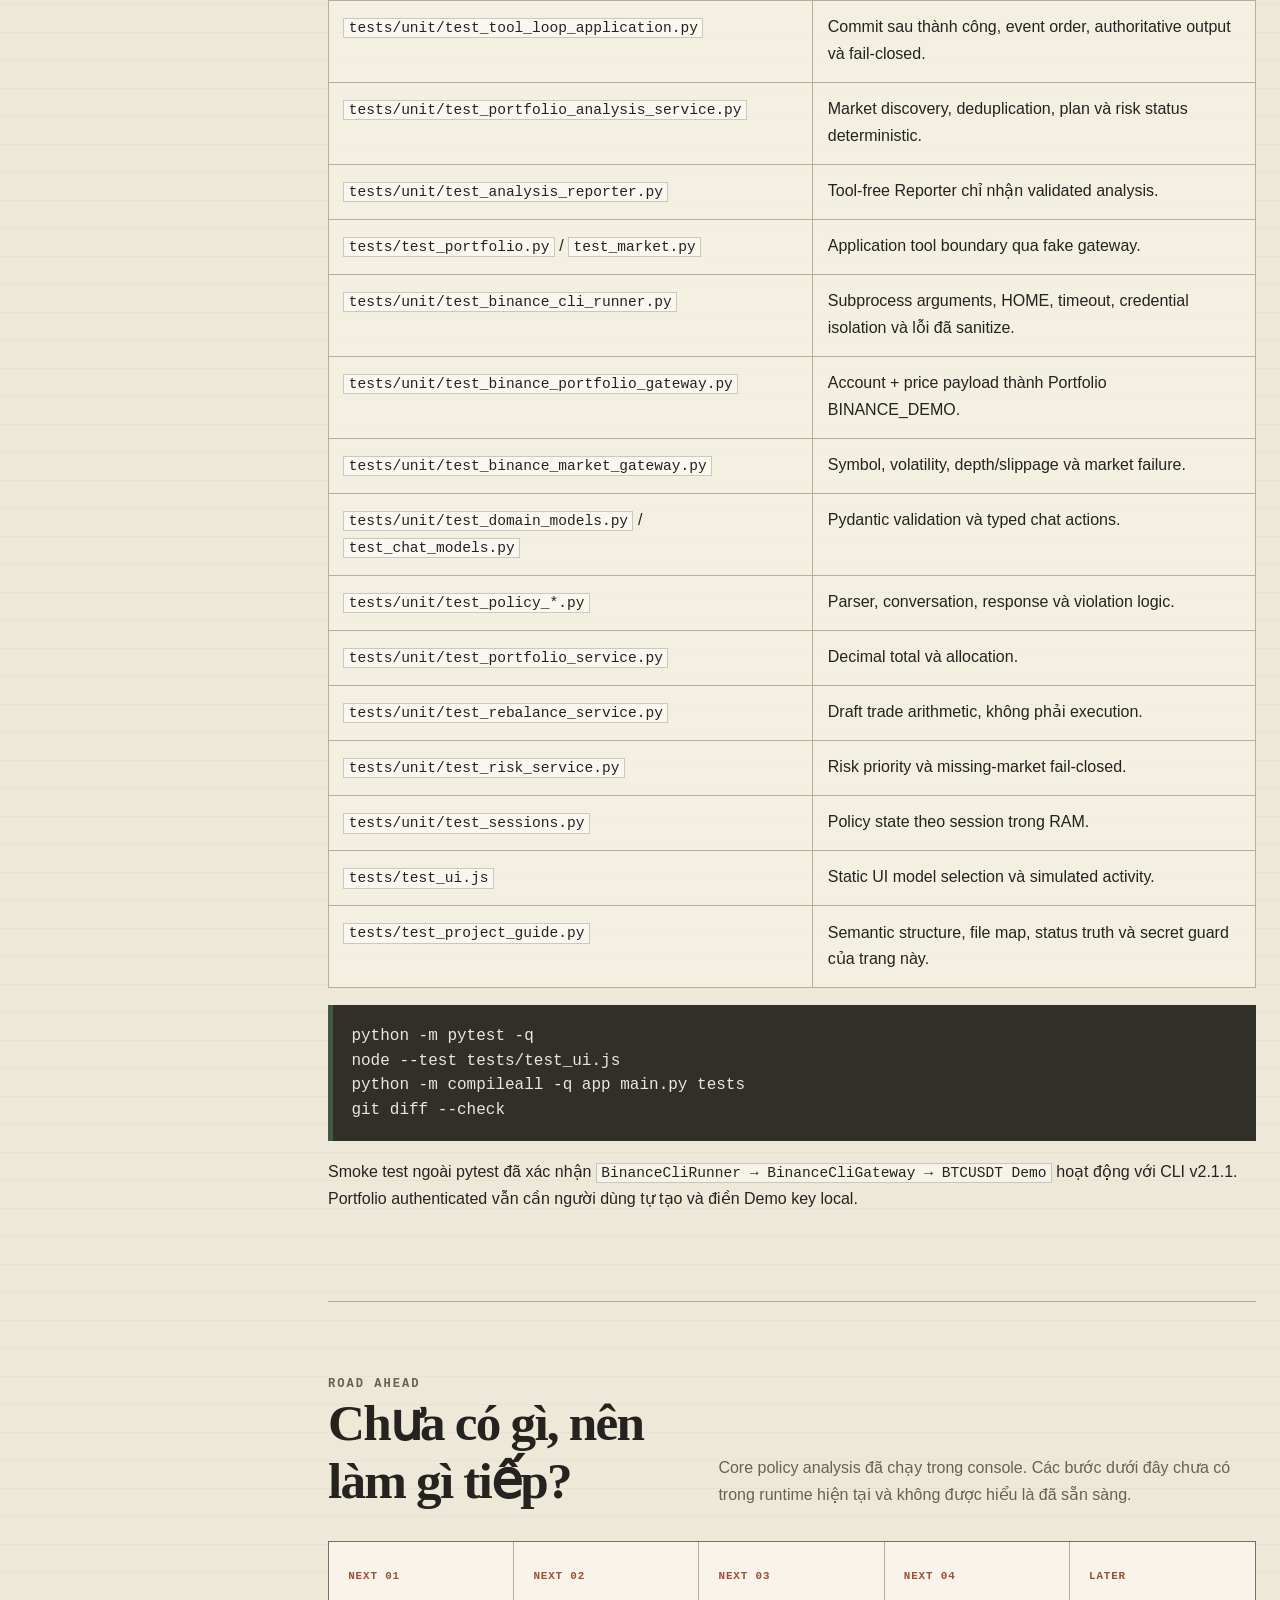
==== commit 7e602917: "fix: stabilize controlled tool calling" ====
--- a/docs/sentinel-project-guide.html
+++ b/docs/sentinel-project-guide.html
@@ -679,12 +679,12 @@
             <article class="card">
               <span class="status live">ĐÃ HOẠT ĐỘNG</span>
               <h3>Policy-driven runtime</h3>
-              <p><code>main.py</code> chạy orchestrator. LLM hiểu action; Python bắt buộc chạy portfolio, market, policy, planner và RiskEngine.</p>
+              <p><code>main.py</code> chạy controlled tool loop. LLM tự chọn capability tiếp theo; Python giữ quyền tính toán và RiskEngine.</p>
             </article>
             <article class="card">
               <span class="status live">ĐÃ HOẠT ĐỘNG</span>
               <h3>Policy core</h3>
-              <p>Request Interpreter, session RAM, allocation, violation, rebalance, RiskEngine và Reporter đã nằm trong console loop.</p>
+              <p>Năm controlled tools, session RAM, allocation, violation, rebalance và RiskEngine đã nằm trong console loop.</p>
             </article>
             <article class="card">
               <span class="status future">TƯƠNG LAI</span>
@@ -735,12 +735,12 @@
             <li>
               <span class="phase">05 · TRACK A</span>
               <h3>Skills Hub CLI</h3>
-              <p>Chuyển sang <code>binance-cli</code> chính thức, chỉ expose hai tool ứng dụng ổn định và dùng Binance Demo.</p>
+              <p>Chuyển sang <code>binance-cli</code> chính thức, chỉ expose capability đọc/evaluate ổn định và dùng Binance Demo.</p>
             </li>
           </ol>
 
           <div class="note">
-            <strong>Quyết định quan trọng:</strong> Sentinel không cho LLM thấy toàn bộ Binance CLI. LLM chỉ thấy hai capability theo ngôn ngữ nghiệp vụ; gateway mới biết command kỹ thuật bên dưới.
+            <strong>Quyết định quan trọng:</strong> Sentinel không cho LLM thấy toàn bộ Binance CLI. LLM chỉ thấy năm capability theo ngôn ngữ nghiệp vụ; gateway mới biết command kỹ thuật bên dưới.
           </div>
         </section>
 
@@ -761,15 +761,15 @@
               <tbody>
                 <tr>
                   <td><strong>LLM</strong></td>
-                  <td>Hiểu action có thứ tự và diễn giải kết quả Python đã xác minh.</td>
+                  <td>Hiểu ý định, tự chọn tool tiếp theo và đưa nhận định định tính.</td>
                   <td>Bịa dữ liệu, quyết định phép tính authoritative, chạy lệnh Binance.</td>
                   <td><code>app/agent/</code></td>
                 </tr>
                 <tr>
                   <td><strong>AI tools</strong></td>
-                  <td>Minh họa autonomous tool-calling trong Agent giáo dục riêng.</td>
+                  <td>Đọc dữ liệu, stage policy và gọi deterministic evaluation trong runtime chính.</td>
                   <td>Chứa business rule hoặc nhận command tùy ý.</td>
-                  <td><code>app/tools/</code></td>
+                  <td><code>app/agent/controlled_tools.py</code></td>
                 </tr>
                 <tr>
                   <td><strong>Gateway</strong></td>
@@ -821,25 +821,25 @@
             <li class="rail-item">
               <span class="rail-index">02</span>
               <div class="rail-body">
-                <h3>Request Interpreter hiểu ý định</h3>
-                <p>LLM qua LiteLLM route chuyển tiếng Việt/Anh thành typed actions như UPDATE_POLICY rồi ANALYZE_PORTFOLIO.</p>
-                <a class="path" href="../app/agent/request_interpreter.py">app/agent/request_interpreter.py</a>
+                <h3>Sentinel Agent hiểu ý định và chọn tool</h3>
+                <p>LLM qua LiteLLM nhận current policy cùng năm tool schemas, rồi tự chọn capability an toàn cần gọi.</p>
+                <a class="path" href="../app/agent/tool_loop.py">app/agent/tool_loop.py</a>
               </div>
             </li>
             <li class="rail-item">
               <span class="rail-index">03</span>
               <div class="rail-body">
-                <h3>Policy actions được validate và áp dụng</h3>
-                <p>Pydantic kiểm tra schema; conversation service cập nhật/xem policy trong RAM và phát tín hiệu cần phân tích.</p>
-                <span class="path">app/models/chat.py · app/services/policy_conversation_service.py</span>
+                <h3>Tool result quay lại LLM</h3>
+                <p>SDK chạy tool model đã chọn, trả Pydantic result vào conversation, rồi gọi LLM lại để nó quyết định bước kế tiếp.</p>
+                <span class="path">app/agent/controlled_tools.py · app/agent/run_context.py</span>
               </div>
             </li>
             <li class="rail-item">
               <span class="rail-index">04</span>
               <div class="rail-body">
-                <h3>Application bắt buộc chạy analysis</h3>
-                <p><code>PortfolioAnalysisService</code> đọc portfolio, tìm violation và suy ra đúng market pair cần kiểm tra; LLM không được bỏ qua bước này.</p>
-                <a class="path" href="../app/services/portfolio_analysis_service.py">app/services/portfolio_analysis_service.py</a>
+                <h3>Agent quan sát portfolio và market</h3>
+                <p><code>get_portfolio</code> và <code>get_market_data</code> chỉ trả dữ liệu đã qua gateway; LLM không được tự tạo số liệu.</p>
+                <a class="path" href="../app/agent/controlled_tools.py">app/agent/controlled_tools.py</a>
               </div>
             </li>
             <li class="rail-item">
@@ -861,15 +861,15 @@
             <li class="rail-item">
               <span class="rail-index">07</span>
               <div class="rail-body">
-                <h3>Python render facts, Reporter thêm interpretation</h3>
-                <p><code>PortfolioAnalysis</code> đã validate được Python render thành facts và formal RiskStatus. Tool-free Reporter chỉ thêm phần interpretation có nhãn; output chứa status hoặc claim execution sẽ bị từ chối.</p>
-                <span class="path">app/models/analysis.py · app/agent/analysis_reporter.py</span>
+                <h3>Python render facts, LLM thêm interpretation</h3>
+                <p><code>PortfolioAnalysis</code> đã validate được Python render thành facts và formal RiskStatus. Cùng Agent viết interpretation có nhãn; output chứa formal status hoặc claim execution trái phép sẽ bị từ chối.</p>
+                <span class="path">app/application.py · app/agent/output_safety.py</span>
               </div>
             </li>
           </ol>
 
           <h3>Tại sao đây là Agent chứ không chỉ là chatbot?</h3>
-          <p>Chatbot thông thường chỉ tạo câu trả lời. Sentinel dùng LLM để chuyển ý định linh hoạt thành hành động có cấu trúc và giải thích một workflow nhiều bước; Python chủ động quan sát hệ thống ngoài rồi áp dụng policy và risk rules. Đây là agentic workflow có ranh giới an toàn, không phải LLM tự do điều khiển Binance.</p>
+          <p>Chatbot thông thường chỉ tạo câu trả lời. Sentinel để LLM nằm trong vòng lặp: chọn tool, quan sát kết quả, chọn bước tiếp theo và cuối cùng đưa nhận định. Python vẫn độc quyền tính toán và quyết định an toàn. Đây là agentic workflow có ranh giới, không phải LLM tự do điều khiển Binance.</p>
         </section>
 
         <section id="policy">
@@ -887,9 +887,9 @@
               <h3>Phần hiểu ngôn ngữ</h3>
               <ol class="flow-list">
                 <li><strong>User chat</strong><span>“Giữ ít nhất 30% USDT và phân tích ngay.”</span></li>
-                <li><strong>Request Interpreter LLM</strong><span>Phân loại toàn bộ intent và trả về typed actions: UPDATE_POLICY rồi ANALYZE_PORTFOLIO.</span></li>
-                <li><strong>Pydantic validation</strong><span>Chặn field lạ, threshold sai và action không hợp lệ.</span></li>
-                <li><strong>Conversation service</strong><span>Apply action đúng thứ tự và trả tiếng Việt tự nhiên, không phơi JSON cho user.</span></li>
+                <li><strong>Sentinel Agent</strong><span>Hiểu intent và gọi <code>update_policy</code> trước các tool phân tích khi user yêu cầu cả hai.</span></li>
+                <li><strong>Pydantic validation</strong><span>Chặn field lạ, threshold sai, duplicate change và giá trị không hợp lệ.</span></li>
+                <li><strong>Staged commit</strong><span>Policy chỉ vào session sau khi toàn bộ Agent run thành công; user vẫn nhận tiếng Việt tự nhiên.</span></li>
               </ol>
             </article>
             <article class="flow-panel">
@@ -906,9 +906,9 @@
 
           <pre aria-label="Luồng policy đang chạy">USER INTENT
     ↓
-LLM parses typed actions
+LLM chooses controlled tools
     ↓
-Pydantic validates schema
+SDK returns each validated tool result to LLM
     ↓
 Python observes portfolio + calculates violations
     ↓
@@ -919,7 +919,7 @@
 LLM explains in natural language</pre>
 
           <div class="note">
-            <strong>Điểm an toàn:</strong> <code>SentinelApplication</code> thực thi từng event đúng thứ tự và bắt buộc gọi gateway, policy checks, planner rồi RiskEngine cho mỗi analysis event. Python render kết quả authoritative; Reporter không được tuyên bố formal status hoặc execution.
+            <strong>Điểm an toàn:</strong> <code>evaluate_portfolio_risk</code> là cửa duy nhất tạo analysis và luôn gọi policy checks, planner rồi RiskEngine. <code>SentinelApplication</code> render event đúng thứ tự và chỉ commit staged policy sau khi Agent thành công.
           </div>
         </section>
 
@@ -935,8 +935,8 @@
           <pre class="tree" aria-label="Cây thư mục chính">sentinel-agent/
 ├── main.py                 # composition root + console loop
 ├── app/
-│   ├── agent/              # LLM construction và prompts
-│   ├── tools/              # hai capability LLM nhìn thấy
+│   ├── agent/              # controlled tool loop, context và prompts
+│   ├── tools/              # ví dụ giáo dục cũ
 │   ├── gateways.py         # application-owned interface
 │   ├── binance/            # external adapter
 │   ├── models/             # Pydantic domain contracts
@@ -957,12 +957,12 @@
             <div class="file-list">
               <article class="file">
                 <h4><a href="../main.py">main.py</a></h4>
-                <p>Composition root: load config, tạo runner → gateway → Interpreter → services → Reporter → <code>SentinelApplication</code>.</p>
+                <p>Composition root: load config, tạo runner → gateway → <code>SentinelToolLoop</code> → <code>SentinelApplication</code>.</p>
                 <p class="relation"><strong>Phụ thuộc:</strong> config và các implementation ở rìa. <strong>Được gọi bởi:</strong> người dùng qua <code>python main.py</code>.</p>
               </article>
               <article class="file">
                 <h4><a href="../app/application.py">app/application.py</a></h4>
-                <p>Use-case orchestrator cho mọi câu chat: chạy conversation trước, rồi deterministic analysis và Reporter khi được yêu cầu.</p>
+                <p>Use-case boundary: chạy Agent loop, commit staged policy sau thành công, render authoritative facts rồi nối AI interpretation.</p>
                 <p class="relation"><strong>Không phụ thuộc:</strong> Binance CLI cụ thể. <strong>Output:</strong> SentinelResponse gồm text, policy và optional analysis.</p>
               </article>
               <article class="file">
@@ -973,12 +973,12 @@
               <article class="file">
                 <h4><a href="../app/gateways.py">app/gateways.py</a></h4>
                 <p>Protocol do application sở hữu, định nghĩa <code>get_portfolio()</code> và <code>get_market_data()</code>.</p>
-                <p class="relation"><strong>Phụ thuộc:</strong> domain models. <strong>Được implement bởi:</strong> BinanceCliGateway. <strong>Dùng bởi:</strong> analysis service và AI tools giáo dục.</p>
+                <p class="relation"><strong>Phụ thuộc:</strong> domain models. <strong>Được implement bởi:</strong> BinanceCliGateway. <strong>Dùng bởi:</strong> controlled tool handlers.</p>
               </article>
               <article class="file">
                 <h4><a href="../app/sessions.py">app/sessions.py</a></h4>
                 <p>Lưu <code>PortfolioPolicy</code> theo session ID trong RAM và apply patch đã validate.</p>
-                <p class="relation"><strong>Phụ thuộc:</strong> policy model/service. <strong>Dùng bởi:</strong> PolicyConversationService. Mất dữ liệu khi process dừng.</p>
+                <p class="relation"><strong>Phụ thuộc:</strong> policy model/service. <strong>Dùng bởi:</strong> SentinelApplication sau Agent run thành công. Mất dữ liệu khi process dừng.</p>
               </article>
               <article class="file">
                 <h4><a href="../app/__init__.py">app/__init__.py</a></h4>
@@ -1007,33 +1007,48 @@
             <summary>Agent &amp; AI tools</summary>
             <div class="file-list">
               <article class="file">
+                <h4><a href="../app/agent/tool_loop.py">app/agent/tool_loop.py</a></h4>
+                <p>Runtime chính: tạo text-output Agent với đúng năm controlled tools, tạo context mới và để SDK tiếp tục loop sau mỗi tool result.</p>
+                <p class="relation"><strong>Input:</strong> message + current policy. <strong>Output:</strong> final text, ordered events, staged patches và validated analyses.</p>
+              </article>
+              <article class="file">
+                <h4><a href="../app/agent/controlled_tools.py">app/agent/controlled_tools.py</a></h4>
+                <p>Định nghĩa năm tool đọc portfolio/market, update/view policy và deterministic risk evaluation. Không có execution tool.</p>
+                <p class="relation"><strong>Ủy quyền:</strong> gateway cho I/O, services cho tính toán. <strong>Không được:</strong> nhận CLI command tùy ý.</p>
+              </article>
+              <article class="file">
+                <h4><a href="../app/agent/run_context.py">app/agent/run_context.py</a></h4>
+                <p>Giữ working policy, trusted observations, event order và analyses trong đúng một Agent run; không chứa credentials.</p>
+                <p class="relation"><strong>Commit:</strong> staged patches chỉ được application ghi vào session sau khi run thành công.</p>
+              </article>
+              <article class="file">
                 <h4><a href="../app/agent/sentinel.py">app/agent/sentinel.py</a></h4>
-                <p>Tạo Agent hai-tool để minh họa cách LLM tự chọn tool; file này vẫn có test nhưng không còn là runtime policy chính.</p>
+                <p>Legacy: Agent hai-tool để minh họa cơ bản; file vẫn có test nhưng không còn là runtime policy chính.</p>
                 <p class="relation"><strong>Input:</strong> Settings + PortfolioMarketGateway. <strong>Output:</strong> Agents SDK <code>Agent</code>. <strong>Dùng để học:</strong> autonomous tool calling.</p>
               </article>
               <article class="file">
                 <h4><a href="../app/agent/prompts.py">app/agent/prompts.py</a></h4>
-                <p>Giữ instructions của Agent giáo dục, Request Interpreter và Analysis Reporter tách khỏi construction code.</p>
-                <p class="relation"><strong>Quy tắc:</strong> không bịa dữ liệu, không trade; Interpreter chỉ tạo typed actions, Reporter không sửa RiskDecision.</p>
+                <p>Giữ instructions của controlled tool loop và các Agent legacy tách khỏi construction code.</p>
+                <p class="relation"><strong>Quy tắc:</strong> không bịa dữ liệu, không trade; analysis phải qua deterministic evaluation tool.</p>
               </article>
               <article class="file">
                 <h4><a href="../app/agent/request_interpreter.py">app/agent/request_interpreter.py</a></h4>
-                <p>Tạo tool-free LLM Agent với <code>output_type=ParsedRequest</code>; phân loại request, trích policy patch khi cần và retry một lần khi structured output sai schema.</p>
-                <p class="relation"><strong>Input:</strong> message + current policy. <strong>Output:</strong> typed actions. <strong>Dùng bởi:</strong> policy conversation flow trong main.</p>
+                <p>Legacy: tool-free LLM Agent với <code>output_type=ParsedRequest</code>. Được giữ để học/so sánh, không được <code>main.py</code> khởi tạo.</p>
+                <p class="relation"><strong>Lý do thay:</strong> runtime mới dùng tool schemas nhỏ thay cho một union structured-output phức tạp.</p>
               </article>
               <article class="file">
                 <h4><a href="../app/agent/analysis_reporter.py">app/agent/analysis_reporter.py</a></h4>
-                <p>Tạo tool-free Reporter, nhận duy nhất câu hỏi và <code>PortfolioAnalysis</code> đã validate rồi viết interpretation định tính.</p>
+                <p>Legacy: Reporter tách riêng. Runtime mới để chính Agent trong tool loop viết interpretation sau khi nhận validated analysis.</p>
                 <p class="relation"><strong>Không được:</strong> gọi Binance, tính lại số liệu, sửa policy, plan hoặc RiskDecision.</p>
               </article>
               <article class="file">
                 <h4><a href="../app/tools/portfolio.py">app/tools/portfolio.py</a></h4>
-                <p>Bọc gateway thành AI-callable <code>get_portfolio()</code>. Docstring là instruction giúp LLM biết khi nào gọi.</p>
+                <p>Legacy educational wrapper; runtime chính dùng handlers trong <code>controlled_tools.py</code>.</p>
                 <p class="relation"><strong>Input:</strong> không có argument. <strong>Output:</strong> Portfolio. <strong>Ủy quyền cho:</strong> gateway; không tự đọc Binance.</p>
               </article>
               <article class="file">
                 <h4><a href="../app/tools/market.py">app/tools/market.py</a></h4>
-                <p>Bọc gateway thành AI-callable <code>get_market_data(symbol)</code>.</p>
+                <p>Legacy educational wrapper; runtime chính dùng handlers trong <code>controlled_tools.py</code>.</p>
                 <p class="relation"><strong>Input:</strong> pair như BTCUSDT. <strong>Output:</strong> MarketData hoặc MarketDataError. <strong>Không được:</strong> tự tạo giá.</p>
               </article>
               <article class="file">
@@ -1086,12 +1101,12 @@
               <article class="file">
                 <h4><a href="../app/models/policy.py">app/models/policy.py</a></h4>
                 <p>Validated policy, partial patch và policy violations với Decimal threshold từ 0 đến 1.</p>
-                <p class="relation"><strong>Dùng bởi:</strong> interpreted actions, sessions, policy service và risk service.</p>
+                <p class="relation"><strong>Dùng bởi:</strong> controlled update tool, sessions, policy service và risk service.</p>
               </article>
               <article class="file">
                 <h4><a href="../app/models/chat.py">app/models/chat.py</a></h4>
-                <p>Discriminated union cho UPDATE_POLICY, VIEW_POLICY, ANALYZE_PORTFOLIO và NEEDS_CLARIFICATION.</p>
-                <p class="relation"><strong>Output schema của:</strong> Request Interpreter LLM. <strong>Input của:</strong> conversation service.</p>
+                <p>Legacy discriminated union của Request Interpreter cũ; không còn ở console runtime.</p>
+                <p class="relation"><strong>Giữ lại:</strong> test và tài liệu so sánh cho tới khi legacy flow được dọn.</p>
               </article>
               <article class="file">
                 <h4><a href="../app/models/trade.py">app/models/trade.py</a></h4>
@@ -1111,7 +1126,7 @@
               <article class="file">
                 <h4><a href="../app/models/analysis.py">app/models/analysis.py</a></h4>
                 <p>Aggregate đã validate và khóa ở top-level, gồm policy, portfolio, violations, market data, plan và risk decision.</p>
-                <p class="relation"><strong>Tạo bởi:</strong> PortfolioAnalysisService. <strong>Chỉ đọc bởi:</strong> Reporter và caller.</p>
+                <p class="relation"><strong>Tạo bởi:</strong> deterministic observation evaluator. <strong>Đọc bởi:</strong> Agent và application formatter.</p>
               </article>
               <article class="file">
                 <h4><a href="../app/models/__init__.py">app/models/__init__.py</a></h4>
@@ -1136,8 +1151,8 @@
               </article>
               <article class="file">
                 <h4><a href="../app/services/policy_conversation_service.py">app/services/policy_conversation_service.py</a></h4>
-                <p>Điều phối typed actions đúng thứ tự và báo có cần phân tích portfolio hay không.</p>
-                <p class="relation"><strong>Phụ thuộc:</strong> RequestInterpreter protocol, session store, response formatter. <strong>Dùng bởi:</strong> SentinelApplication.</p>
+                <p>Legacy service điều phối typed actions của Request Interpreter cũ.</p>
+                <p class="relation"><strong>Không còn dùng bởi:</strong> main hoặc SentinelApplication runtime hiện tại.</p>
               </article>
               <article class="file">
                 <h4><a href="../app/services/policy_response_service.py">app/services/policy_response_service.py</a></h4>
@@ -1161,8 +1176,8 @@
               </article>
               <article class="file">
                 <h4><a href="../app/services/portfolio_analysis_service.py">app/services/portfolio_analysis_service.py</a></h4>
-                <p>Use case deterministic: đọc portfolio, tìm violation, lấy market cần thiết, tạo plan, chạy RiskEngine và đóng gói analysis.</p>
-                <p class="relation"><strong>Fail closed:</strong> thiếu dữ liệu bắt buộc thì không tạo recommendation và không gọi Reporter.</p>
+                <p>Chứa cả use case cũ và các hàm pure mà controlled evaluation tool dùng để tìm market cần thiết, tạo plan và chạy RiskEngine.</p>
+                <p class="relation"><strong>Fail closed:</strong> thiếu observation bắt buộc thì không tạo recommendation.</p>
               </article>
               <article class="file">
                 <h4><a href="../app/services/__init__.py">app/services/__init__.py</a></h4>
@@ -1367,10 +1382,10 @@
             <li>Policy patch, violations và session state</li>
             <li>Rebalance arithmetic và missing-market failure</li>
             <li>Risk priority: BLOCKED → APPROVAL → SAFE</li>
-            <li>Request Interpreter structured output và schema retry</li>
-            <li>Application orchestration và deterministic analysis end-to-end</li>
-            <li>Reporter không tool và model route qua LiteLLM</li>
-            <li>Agent hai-tool giáo dục và gateway boundary</li>
+            <li>Controlled tool allowlist, per-run context và staged policy</li>
+            <li>Agent tool loop, output safety và model route qua LiteLLM</li>
+            <li>Application commit boundary và deterministic analysis end-to-end</li>
+            <li>Legacy Interpreter/Reporter vẫn có regression tests nhưng không nằm trong main</li>
             <li>Static UI behavior bằng Node test runner</li>
             <li>HTML guide semantic/content contract</li>
           </ul>
@@ -1381,8 +1396,10 @@
               <thead><tr><th>Test file</th><th>Boundary được bảo vệ</th></tr></thead>
               <tbody>
                 <tr><td><code>tests/test_config.py</code></td><td>LLM route, active provider key, Binance Demo-only config.</td></tr>
-                <tr><td><code>tests/test_agent.py</code></td><td>Agent name, instructions và đúng hai AI-callable tools.</td></tr>
-                <tr><td><code>tests/unit/test_application.py</code></td><td>Thứ tự conversation → analysis → Reporter và fail-closed.</td></tr>
+                <tr><td><code>tests/test_agent.py</code></td><td>Model settings, console behavior và application composition.</td></tr>
+                <tr><td><code>tests/unit/test_tool_loop.py</code></td><td>Đúng năm tools, run context, text output và interpretation guard.</td></tr>
+                <tr><td><code>tests/unit/test_controlled_tools.py</code></td><td>Trusted observations, staged policy và deterministic evaluation boundary.</td></tr>
+                <tr><td><code>tests/unit/test_tool_loop_application.py</code></td><td>Commit sau thành công, event order, authoritative output và fail-closed.</td></tr>
                 <tr><td><code>tests/unit/test_portfolio_analysis_service.py</code></td><td>Market discovery, deduplication, plan và risk status deterministic.</td></tr>
                 <tr><td><code>tests/unit/test_analysis_reporter.py</code></td><td>Tool-free Reporter chỉ nhận validated analysis.</td></tr>
                 <tr><td><code>tests/test_portfolio.py</code> / <code>test_market.py</code></td><td>Application tool boundary qua fake gateway.</td></tr>
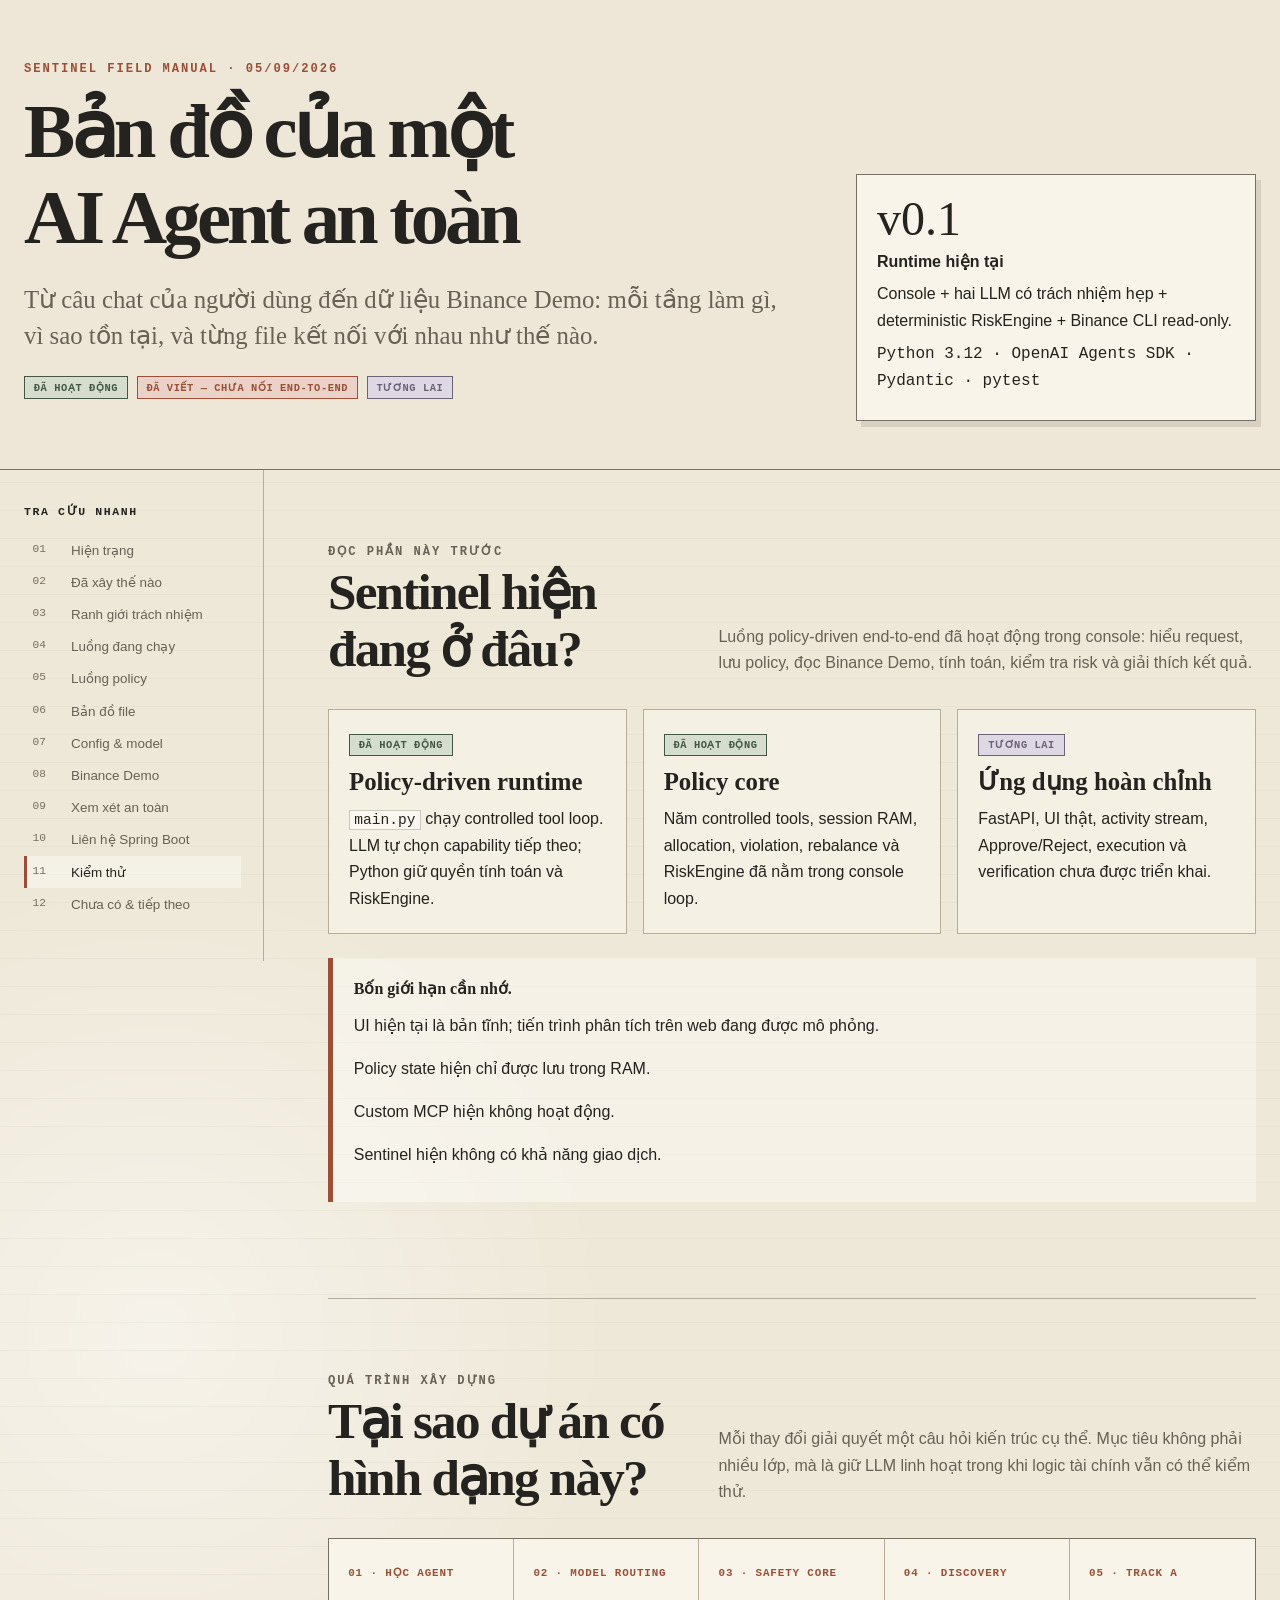
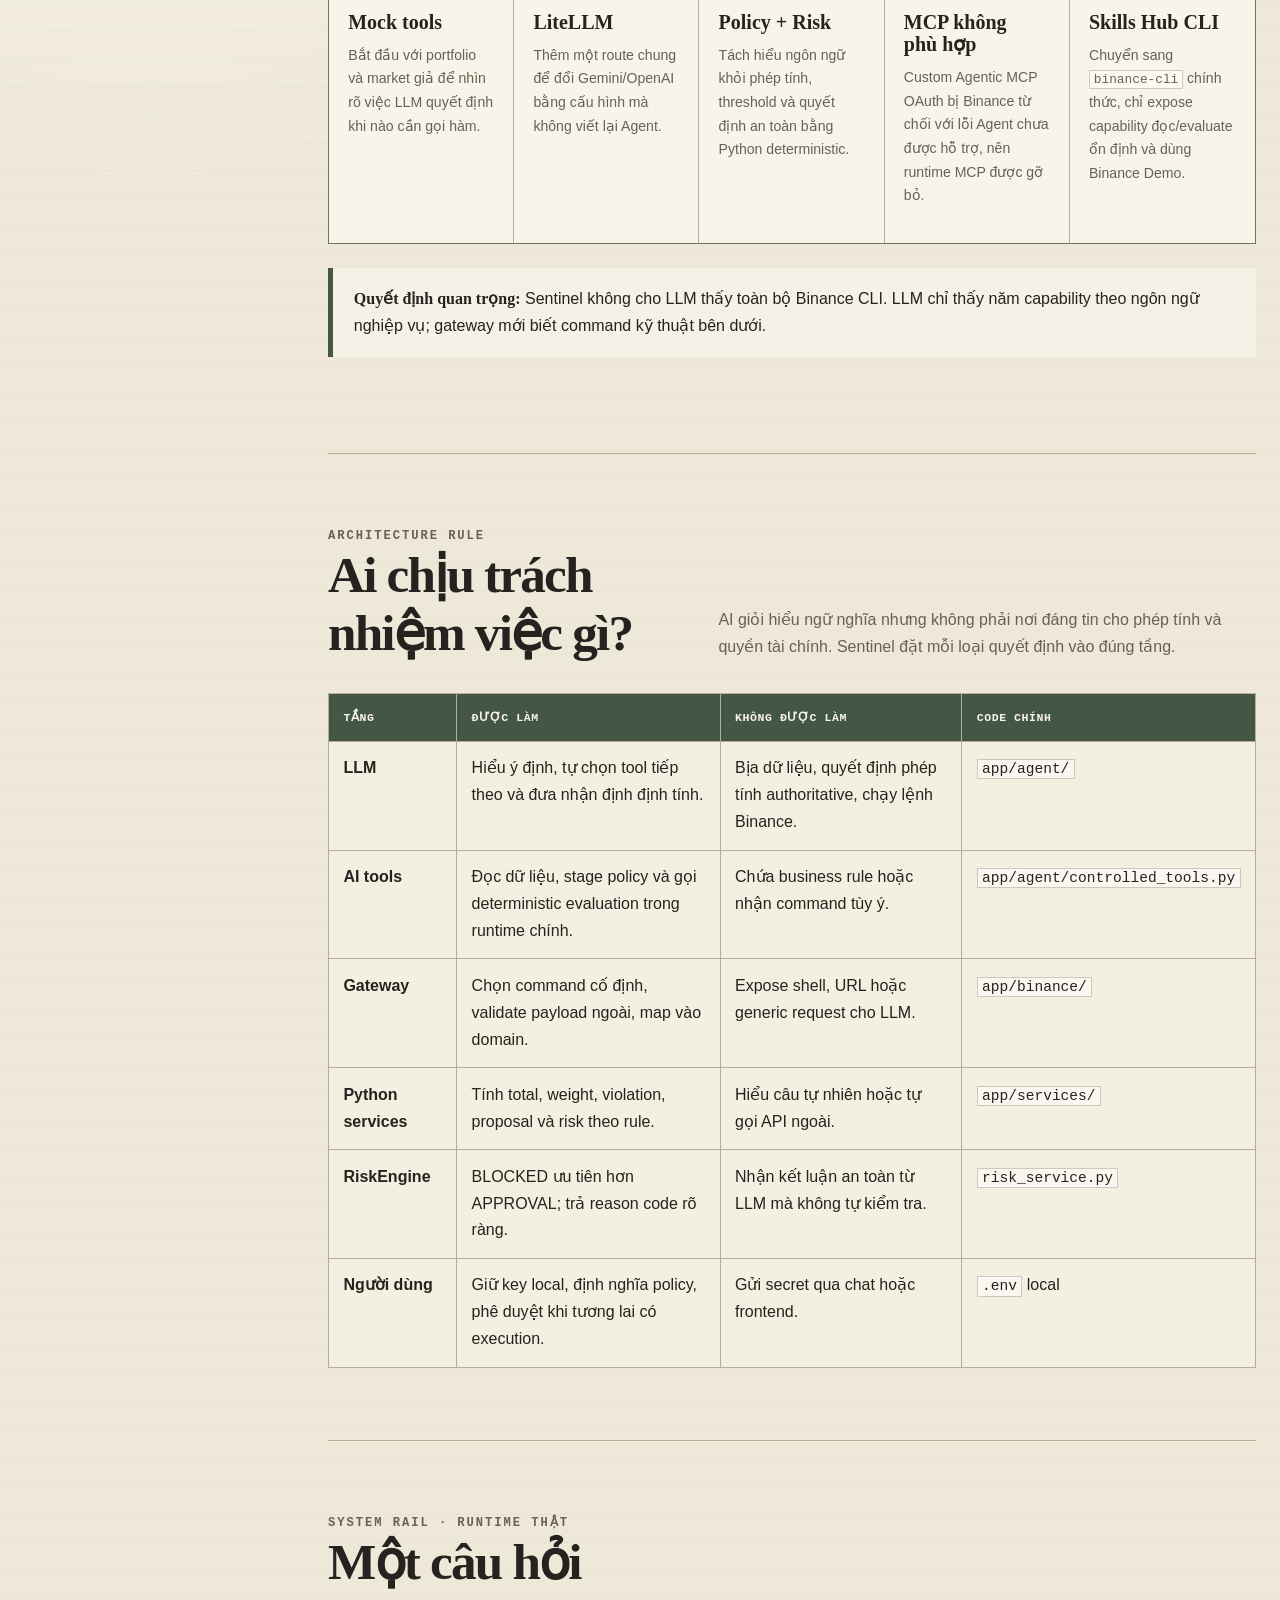
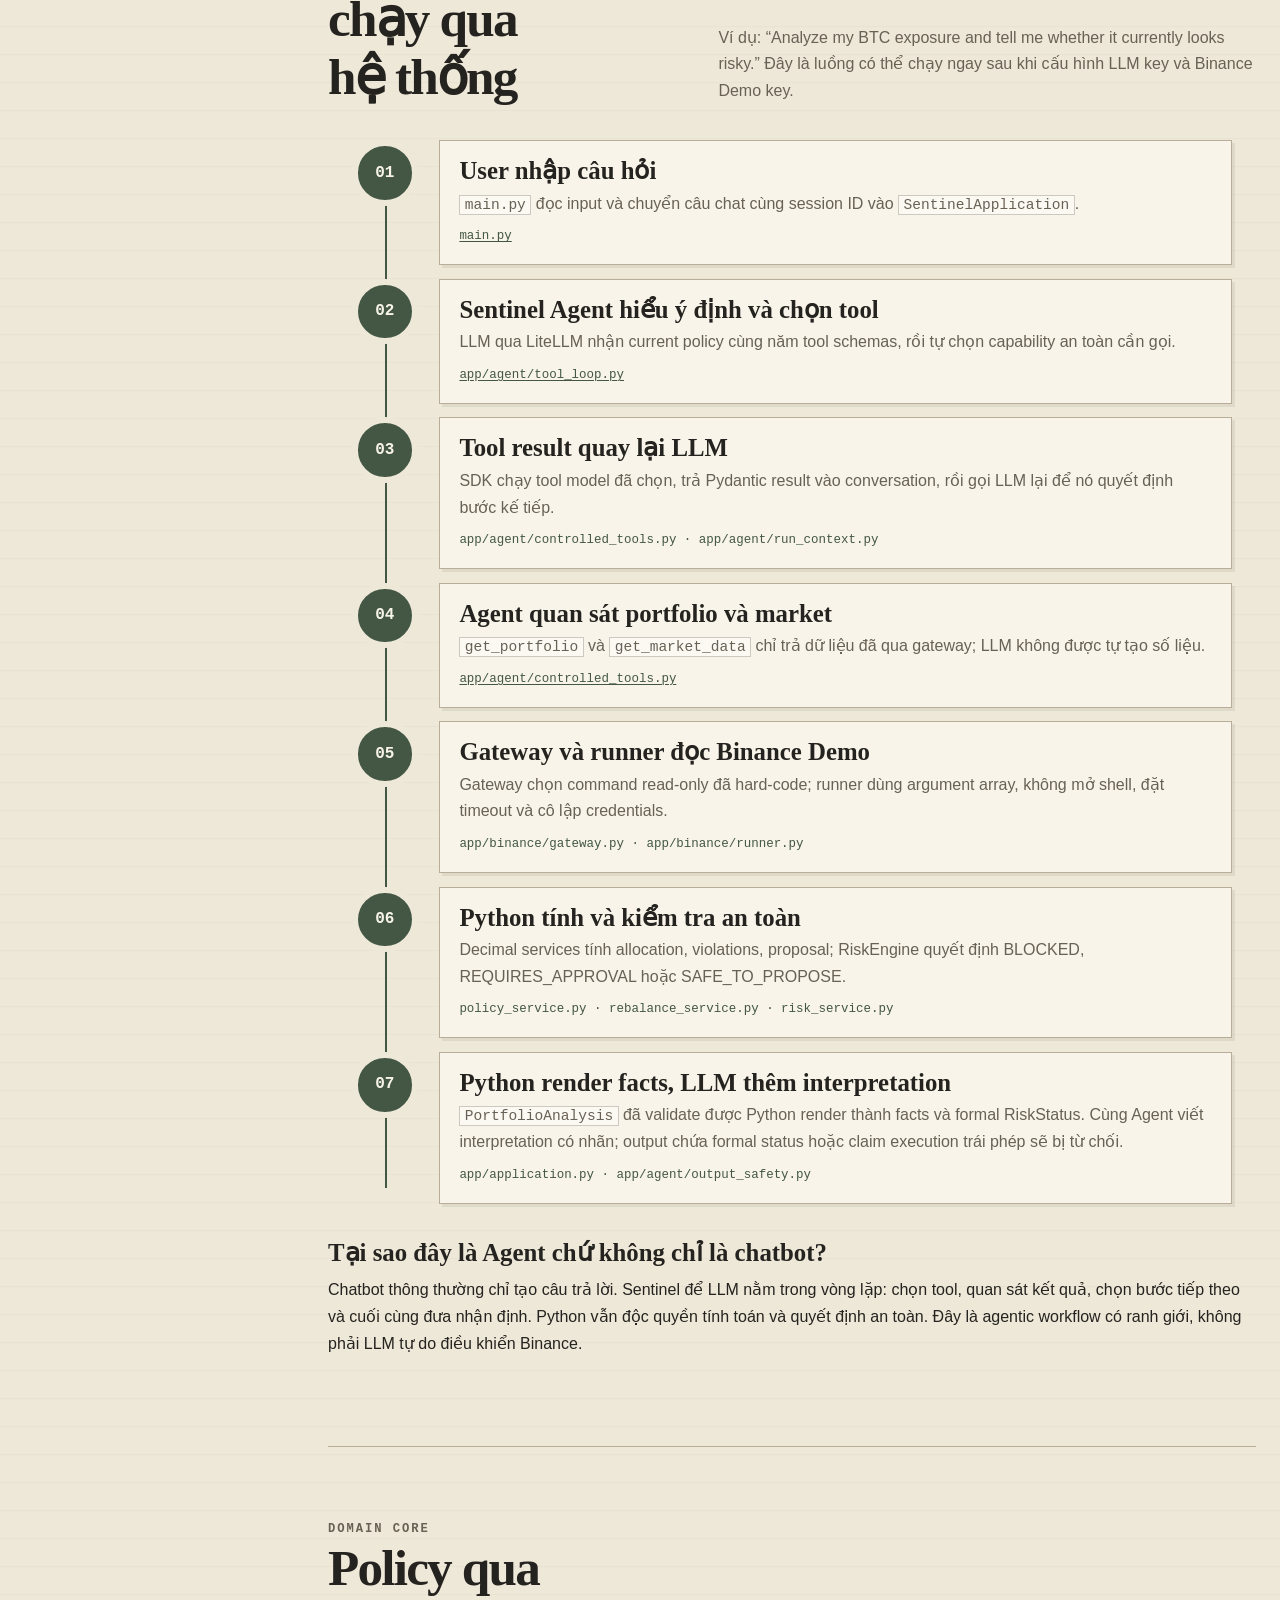
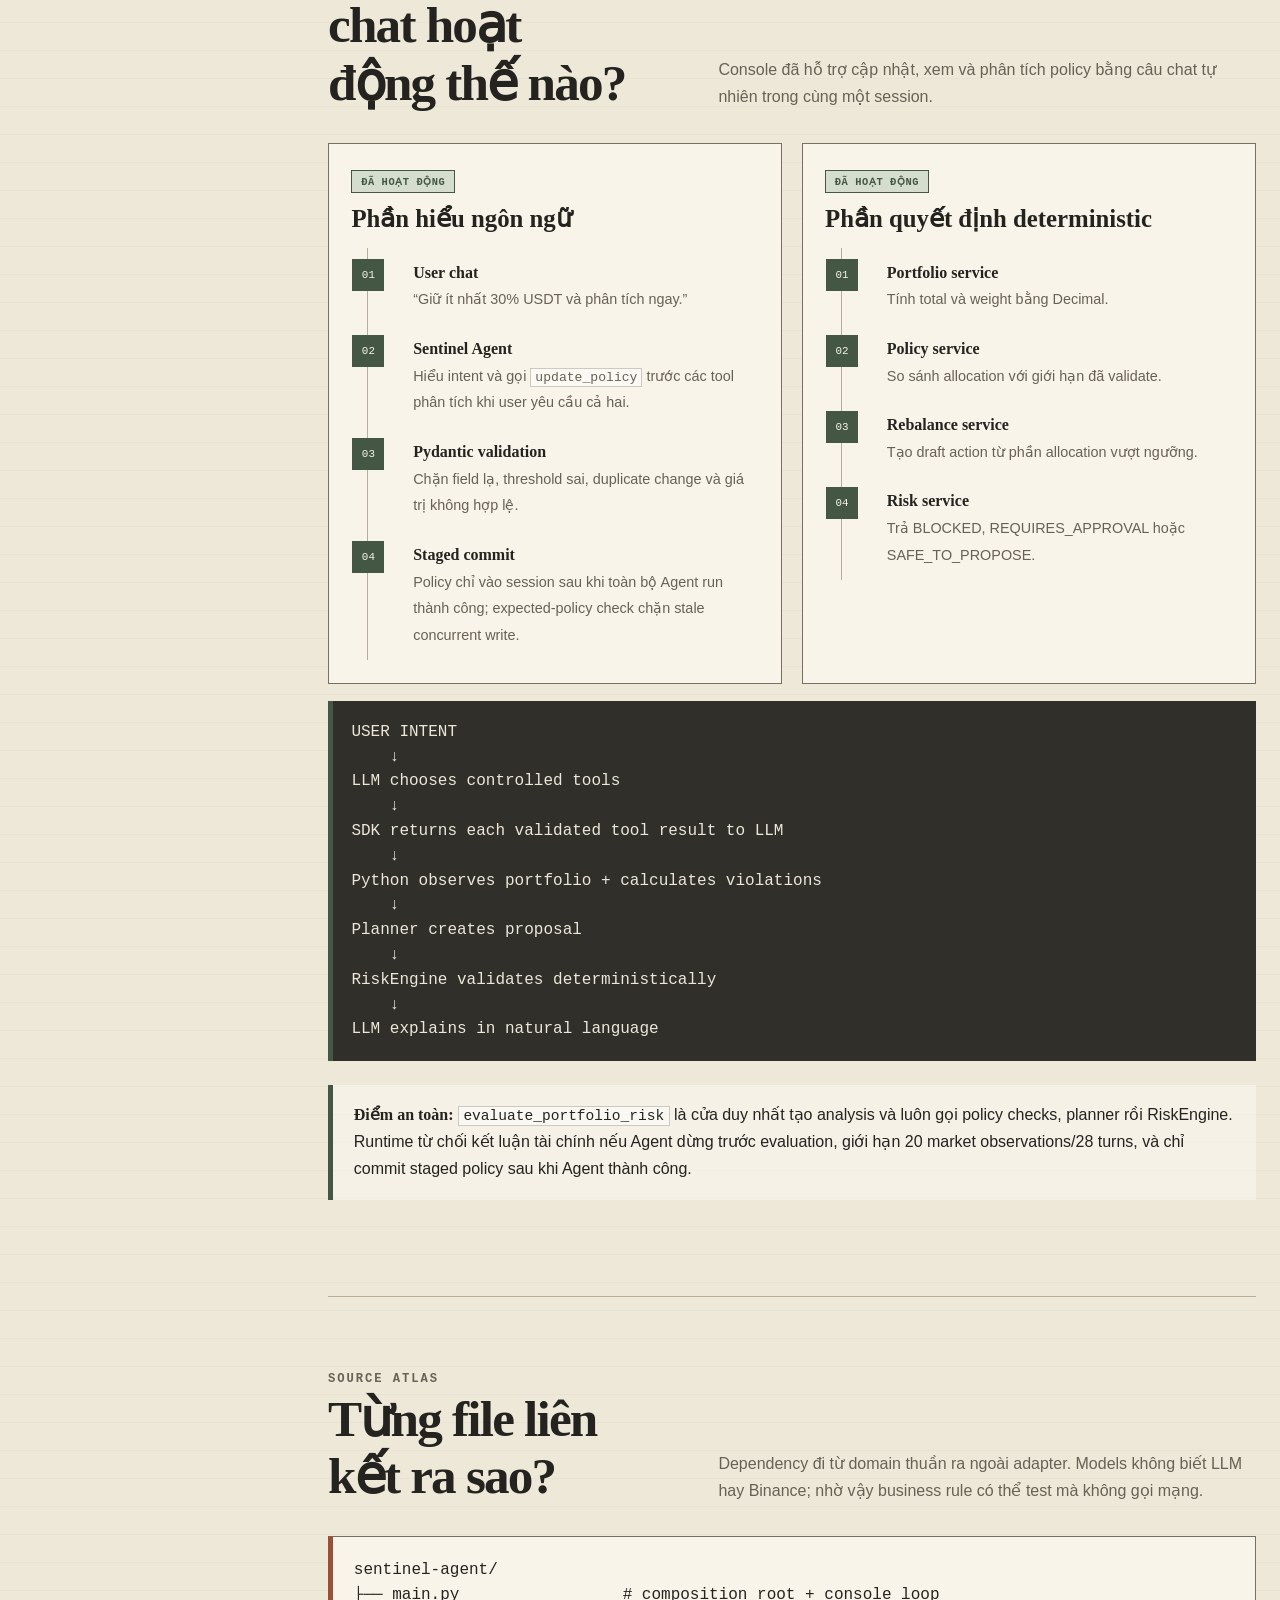
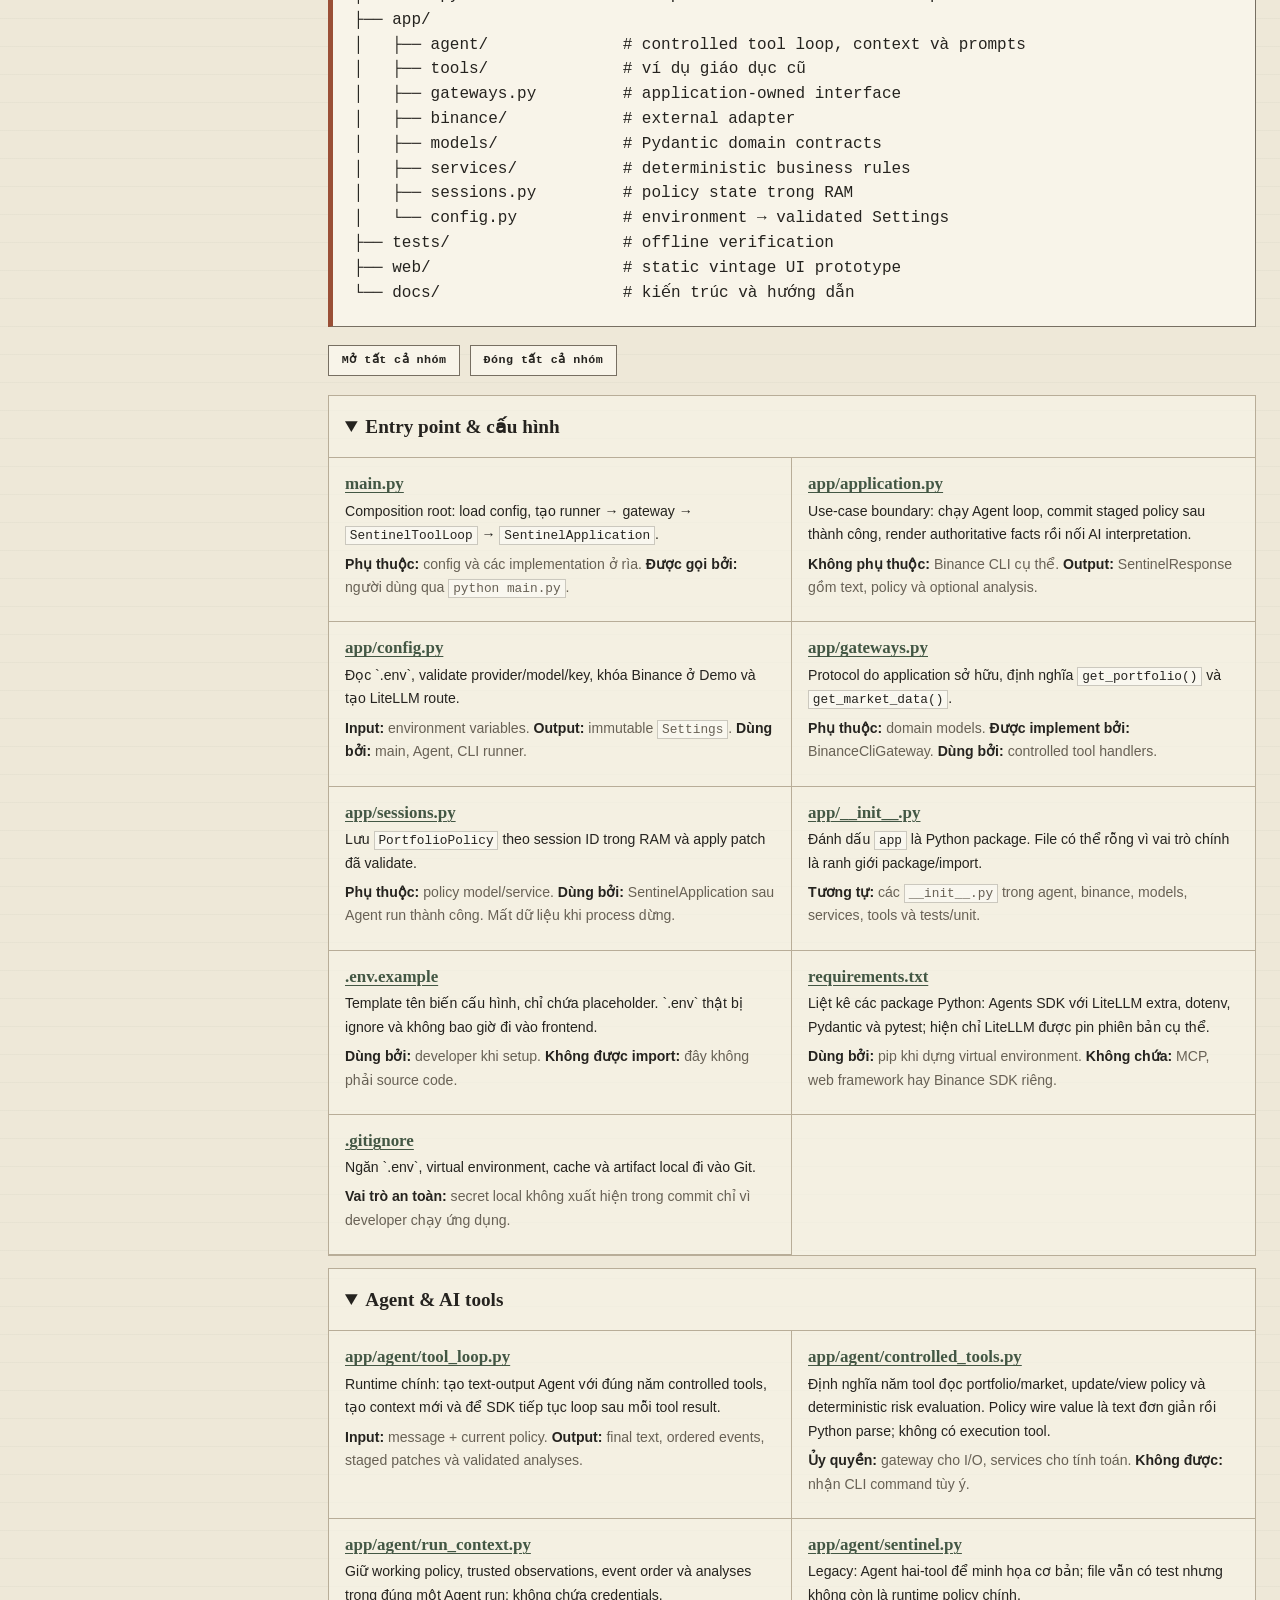
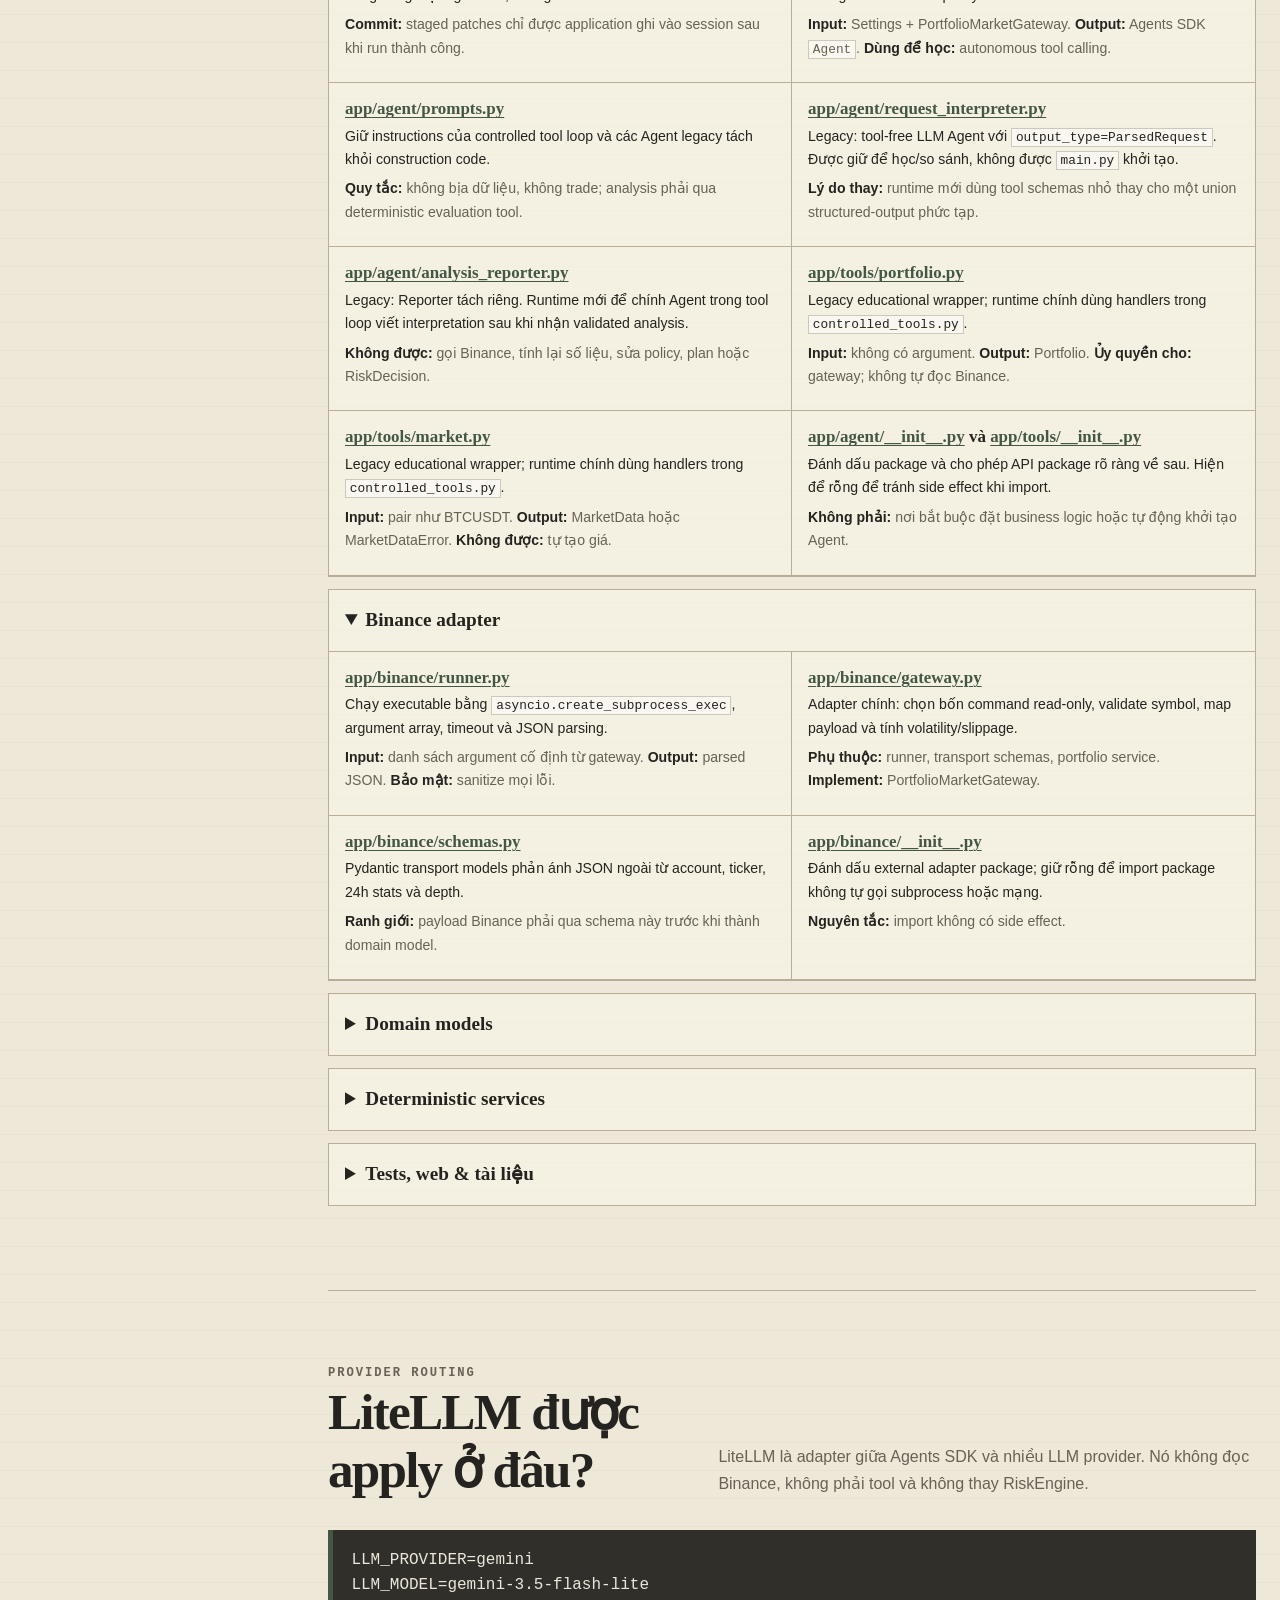
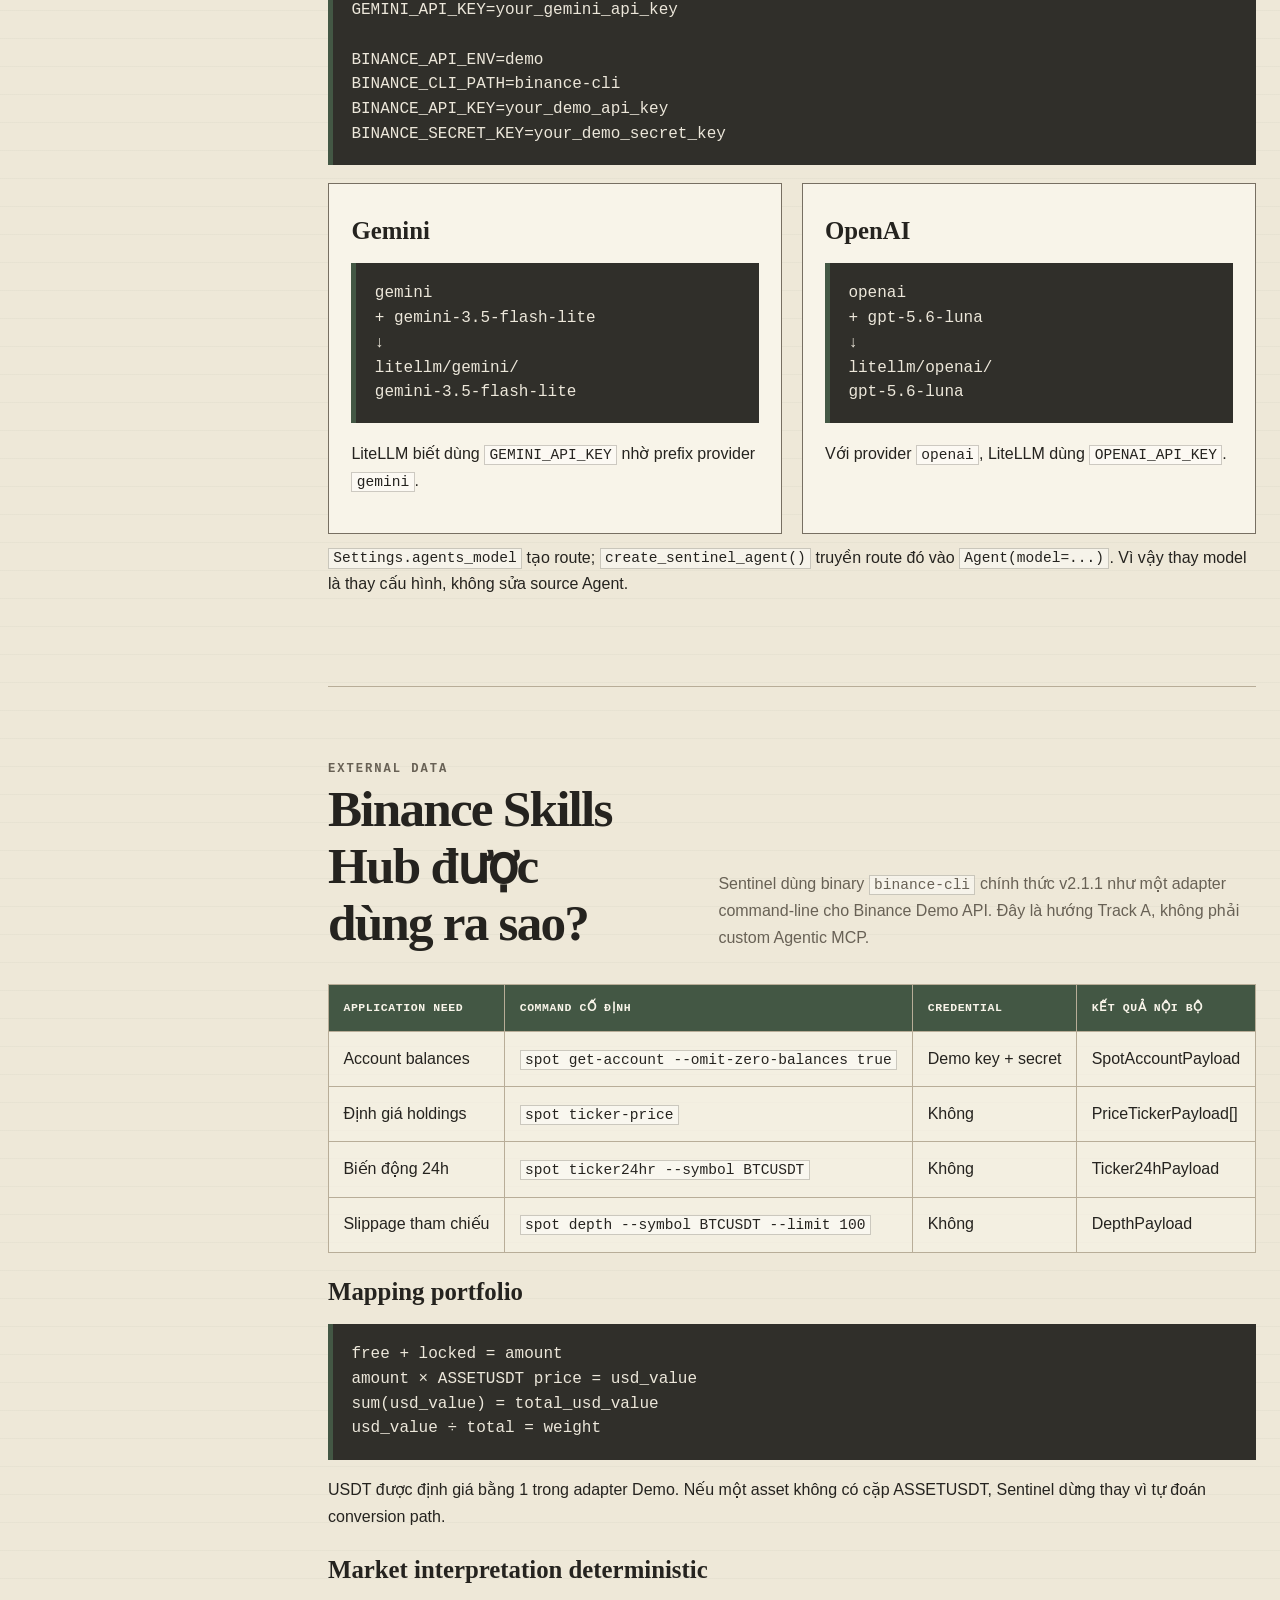
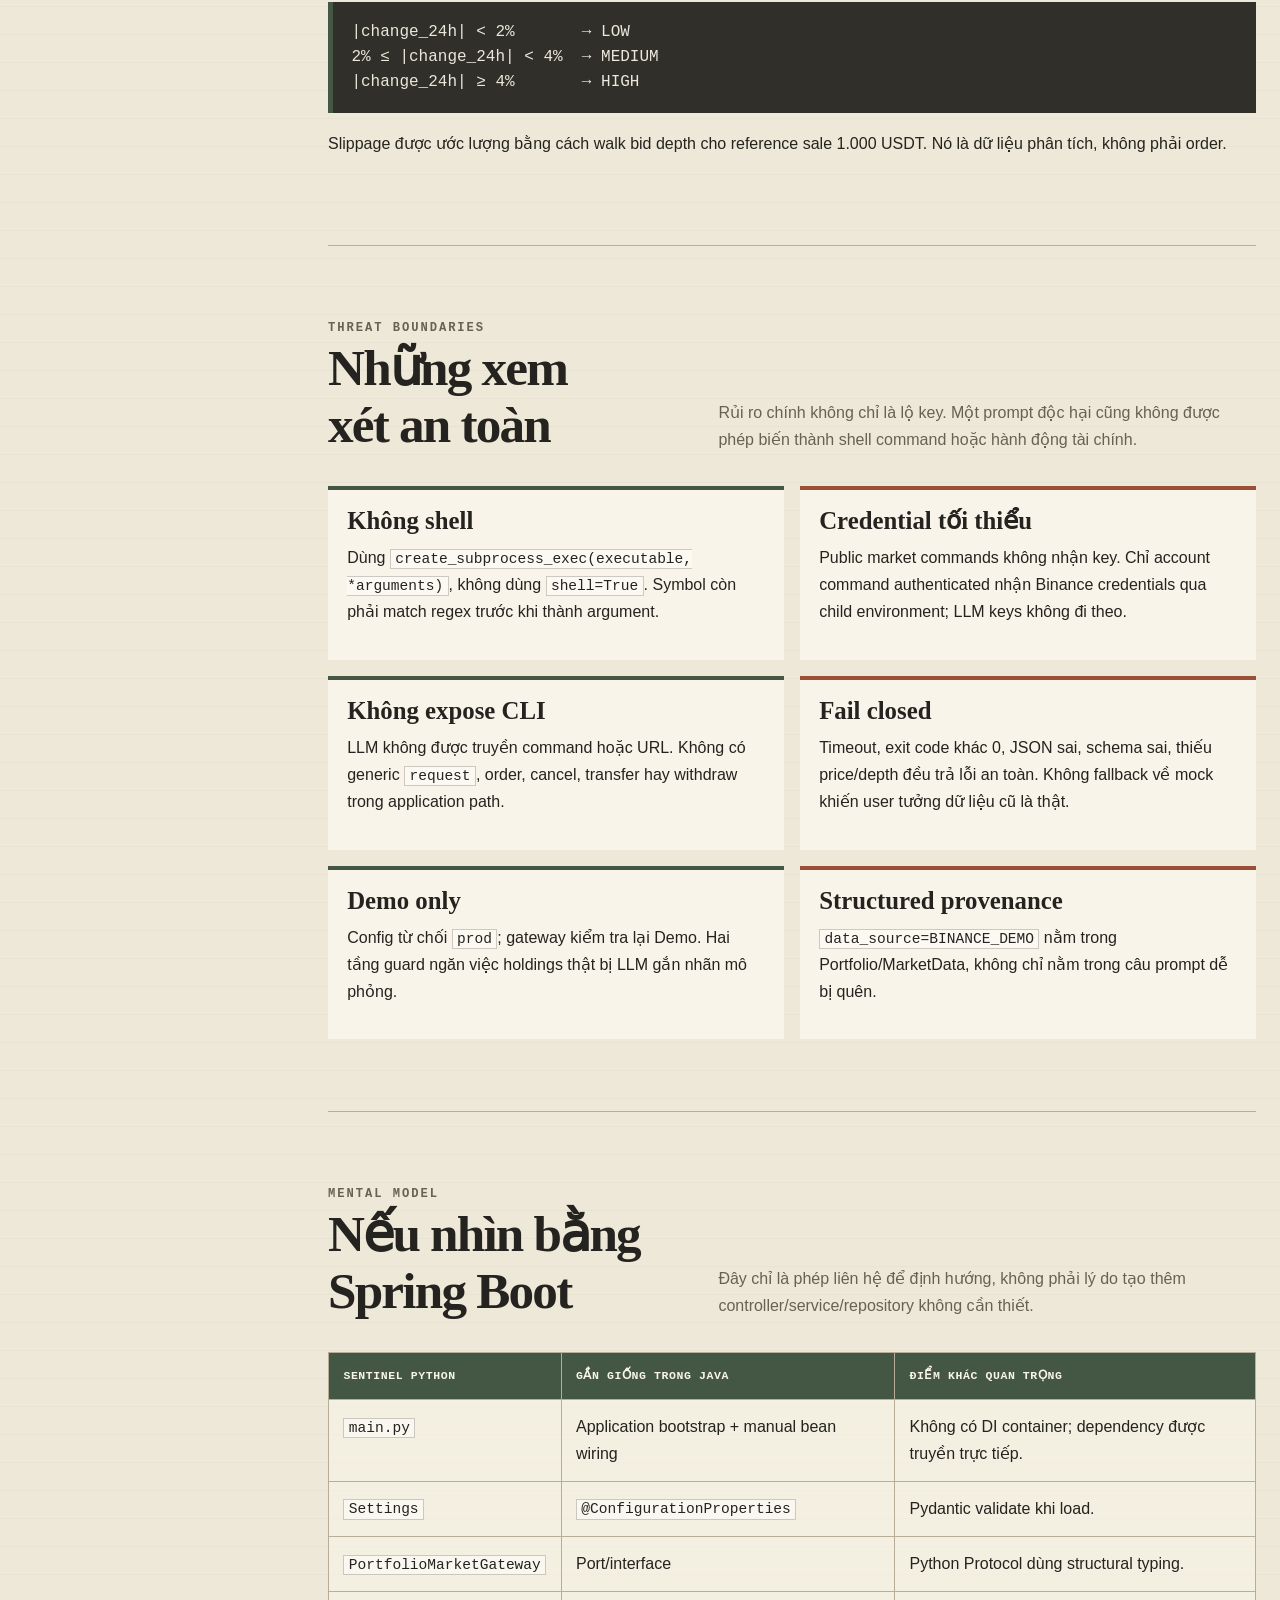
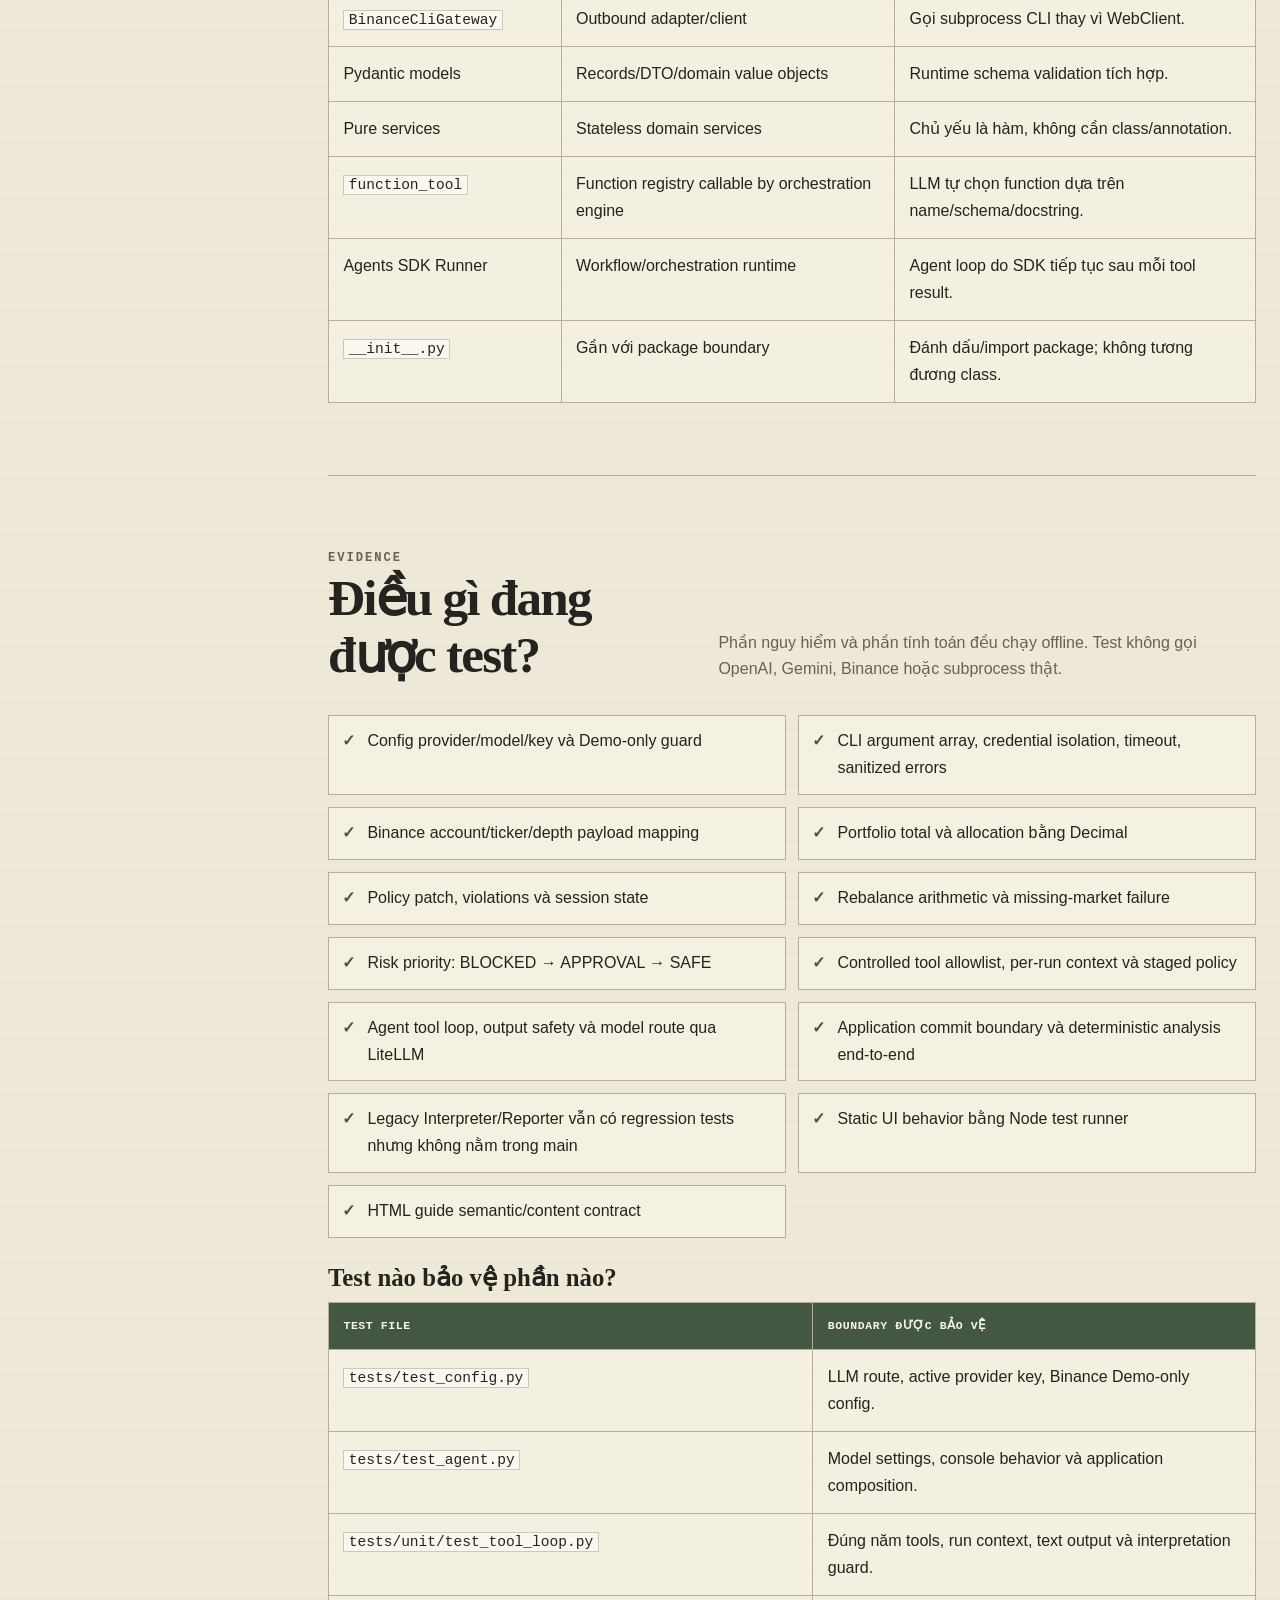
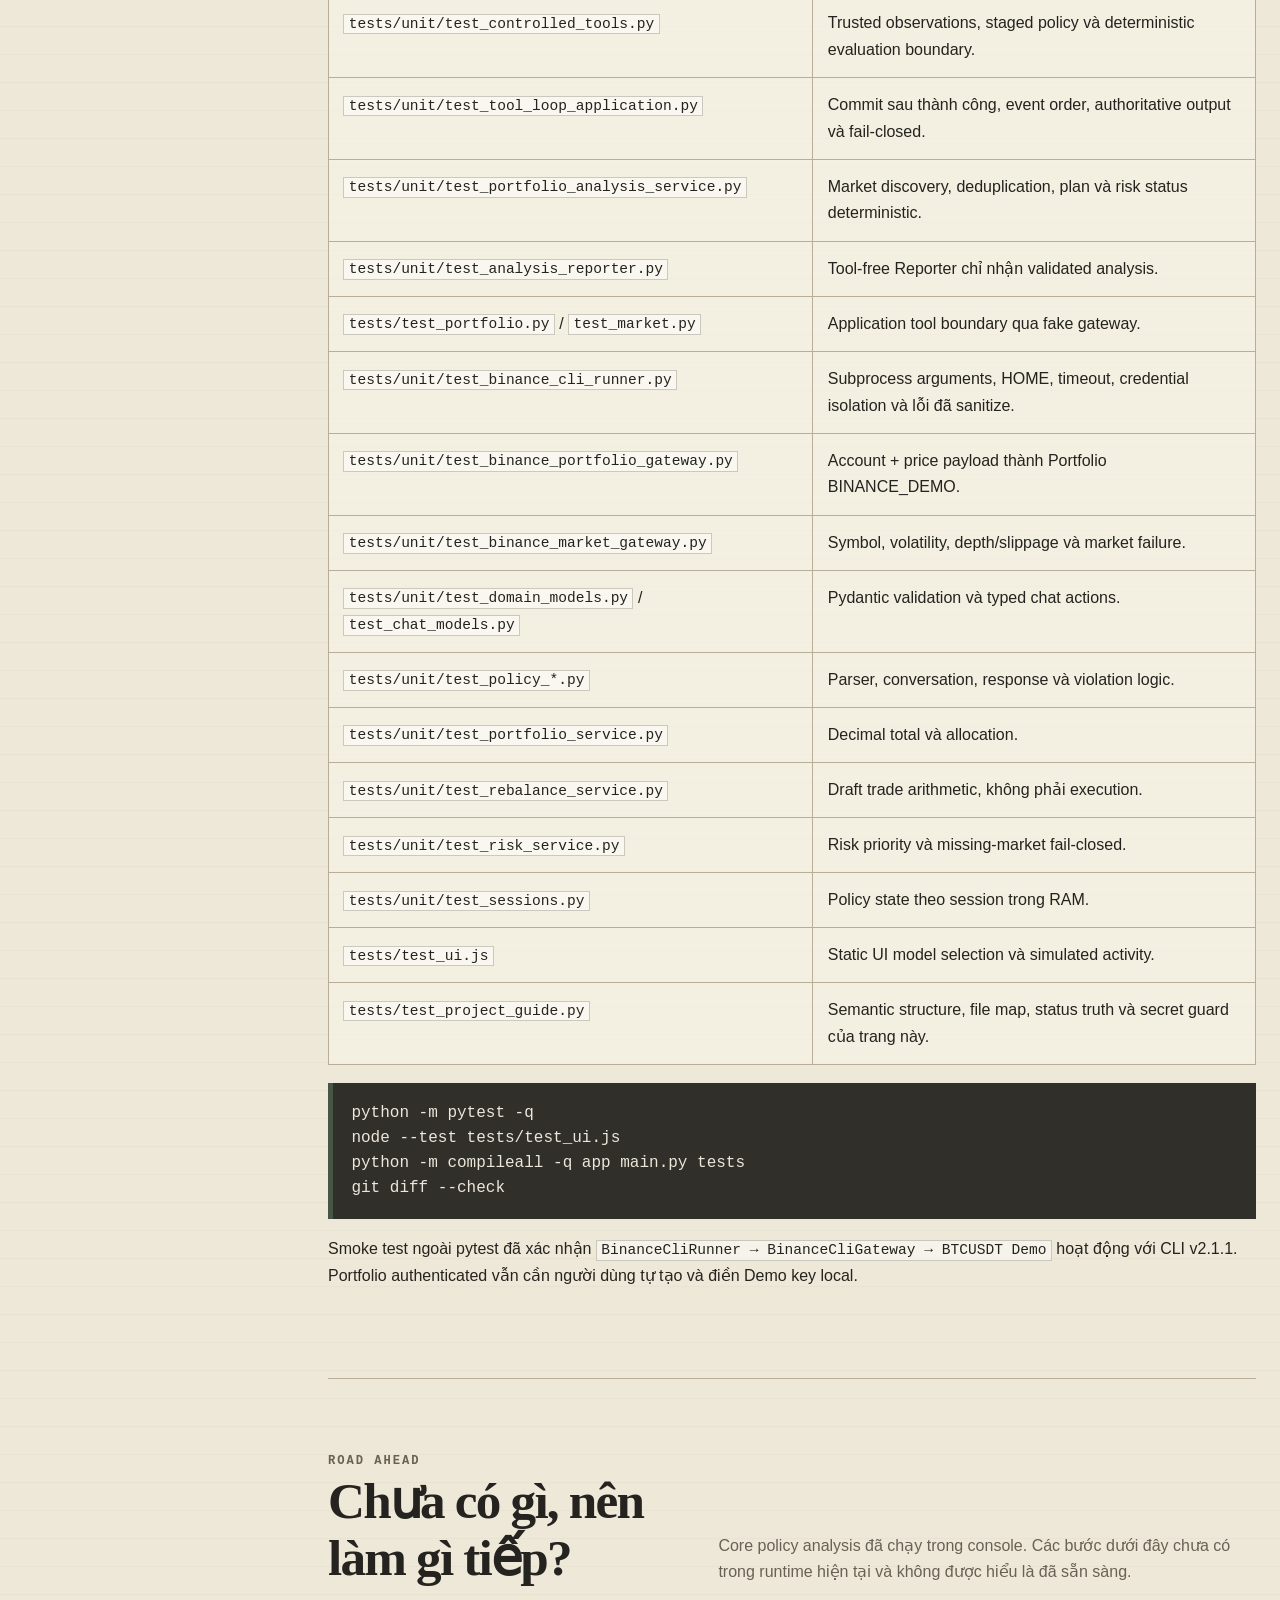
==== commit f103a412: "fix: close agent loop safety gaps" ====
--- a/docs/sentinel-project-guide.html
+++ b/docs/sentinel-project-guide.html
@@ -889,7 +889,7 @@
                 <li><strong>User chat</strong><span>“Giữ ít nhất 30% USDT và phân tích ngay.”</span></li>
                 <li><strong>Sentinel Agent</strong><span>Hiểu intent và gọi <code>update_policy</code> trước các tool phân tích khi user yêu cầu cả hai.</span></li>
                 <li><strong>Pydantic validation</strong><span>Chặn field lạ, threshold sai, duplicate change và giá trị không hợp lệ.</span></li>
-                <li><strong>Staged commit</strong><span>Policy chỉ vào session sau khi toàn bộ Agent run thành công; user vẫn nhận tiếng Việt tự nhiên.</span></li>
+                <li><strong>Staged commit</strong><span>Policy chỉ vào session sau khi toàn bộ Agent run thành công; expected-policy check chặn stale concurrent write.</span></li>
               </ol>
             </article>
             <article class="flow-panel">
@@ -919,7 +919,7 @@
 LLM explains in natural language</pre>
 
           <div class="note">
-            <strong>Điểm an toàn:</strong> <code>evaluate_portfolio_risk</code> là cửa duy nhất tạo analysis và luôn gọi policy checks, planner rồi RiskEngine. <code>SentinelApplication</code> render event đúng thứ tự và chỉ commit staged policy sau khi Agent thành công.
+            <strong>Điểm an toàn:</strong> <code>evaluate_portfolio_risk</code> là cửa duy nhất tạo analysis và luôn gọi policy checks, planner rồi RiskEngine. Runtime từ chối kết luận tài chính nếu Agent dừng trước evaluation, giới hạn 20 market observations/28 turns, và chỉ commit staged policy sau khi Agent thành công.
           </div>
         </section>
 
@@ -1013,7 +1013,7 @@
               </article>
               <article class="file">
                 <h4><a href="../app/agent/controlled_tools.py">app/agent/controlled_tools.py</a></h4>
-                <p>Định nghĩa năm tool đọc portfolio/market, update/view policy và deterministic risk evaluation. Không có execution tool.</p>
+                <p>Định nghĩa năm tool đọc portfolio/market, update/view policy và deterministic risk evaluation. Policy wire value là text đơn giản rồi Python parse; không có execution tool.</p>
                 <p class="relation"><strong>Ủy quyền:</strong> gateway cho I/O, services cho tính toán. <strong>Không được:</strong> nhận CLI command tùy ý.</p>
               </article>
               <article class="file">
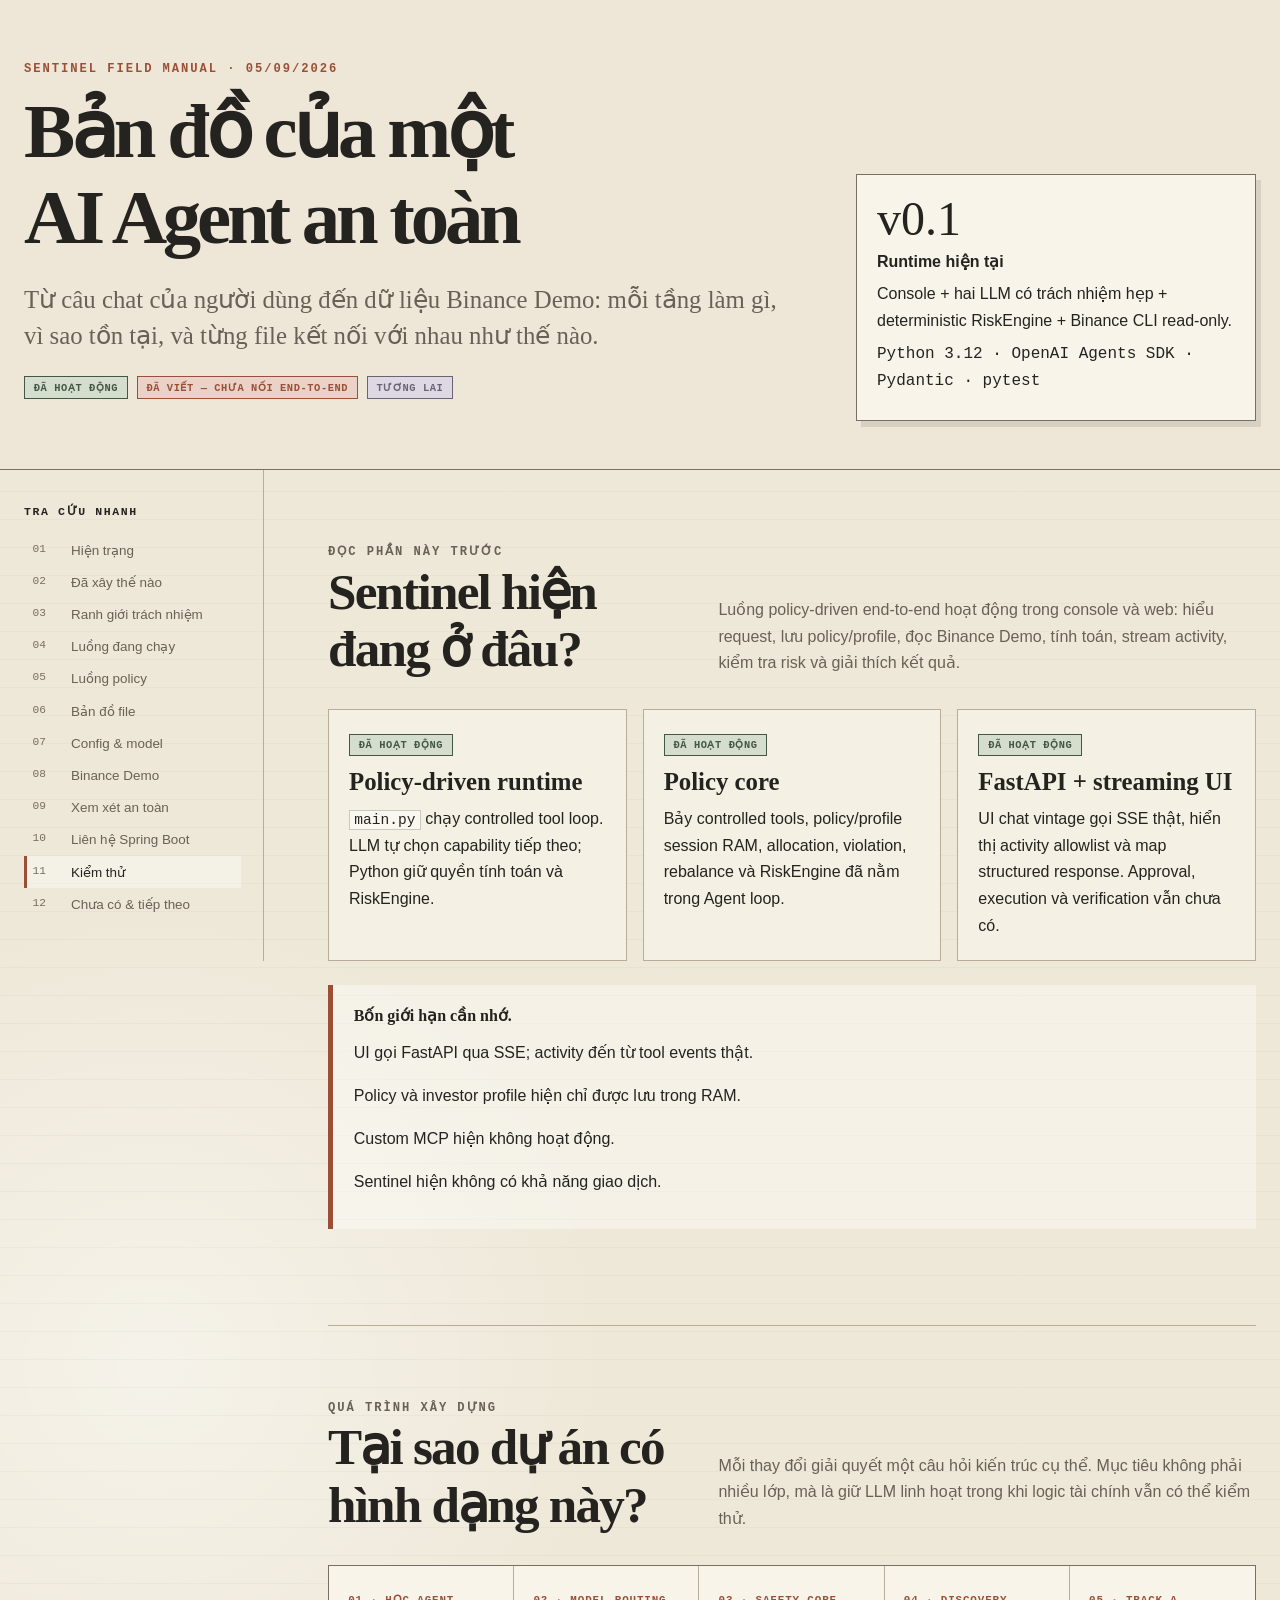
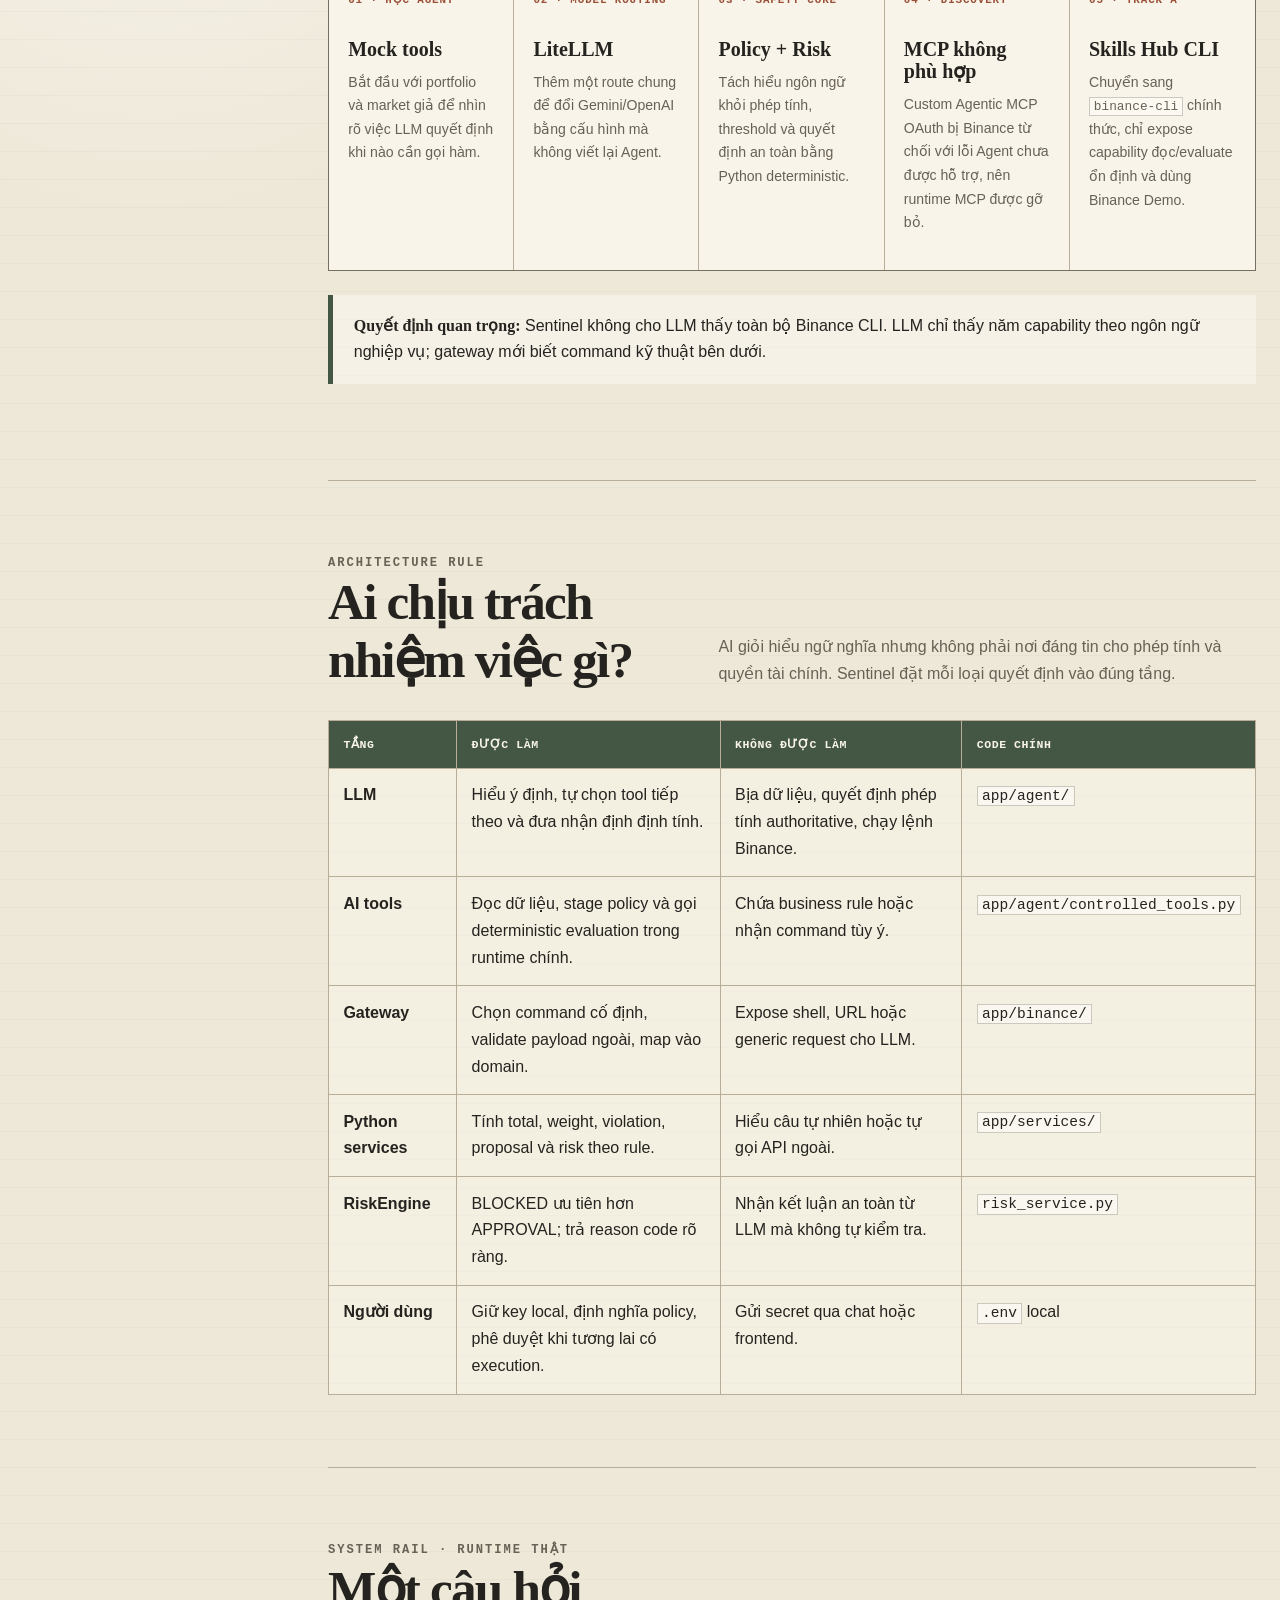
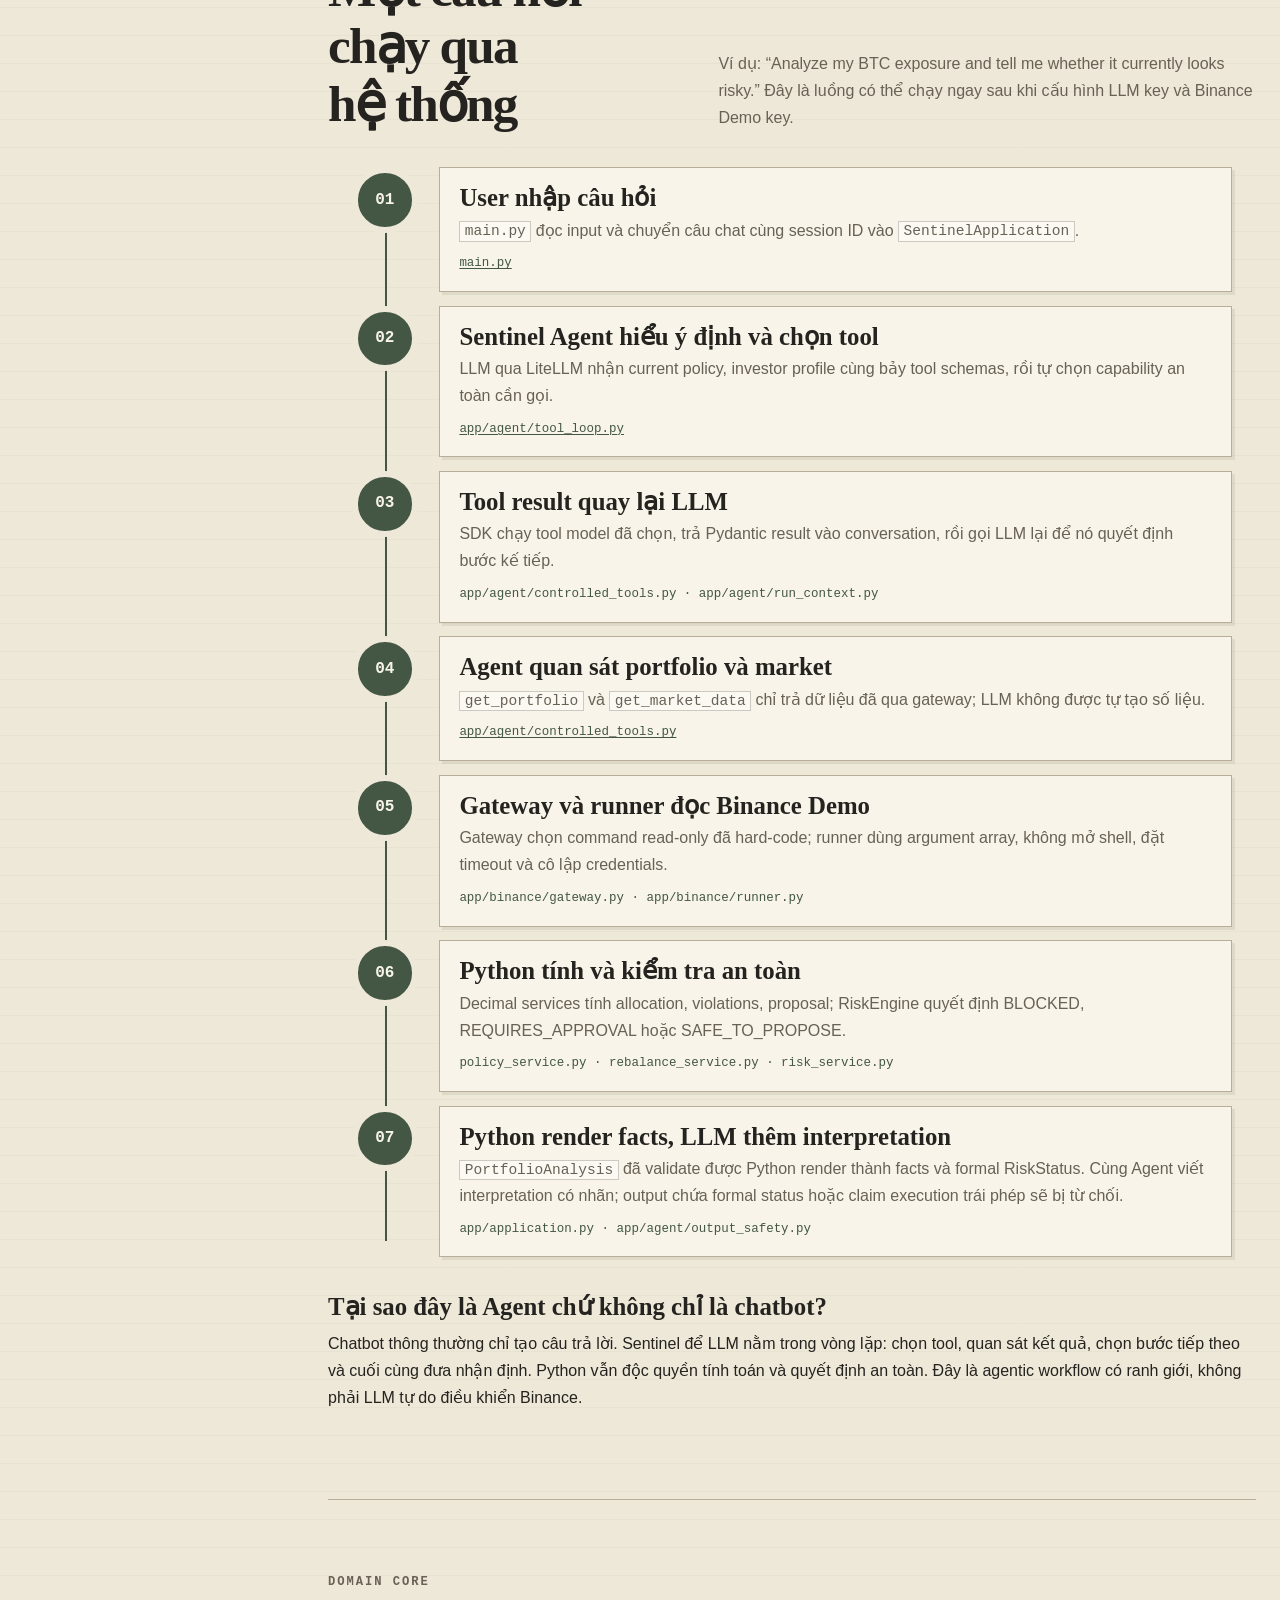
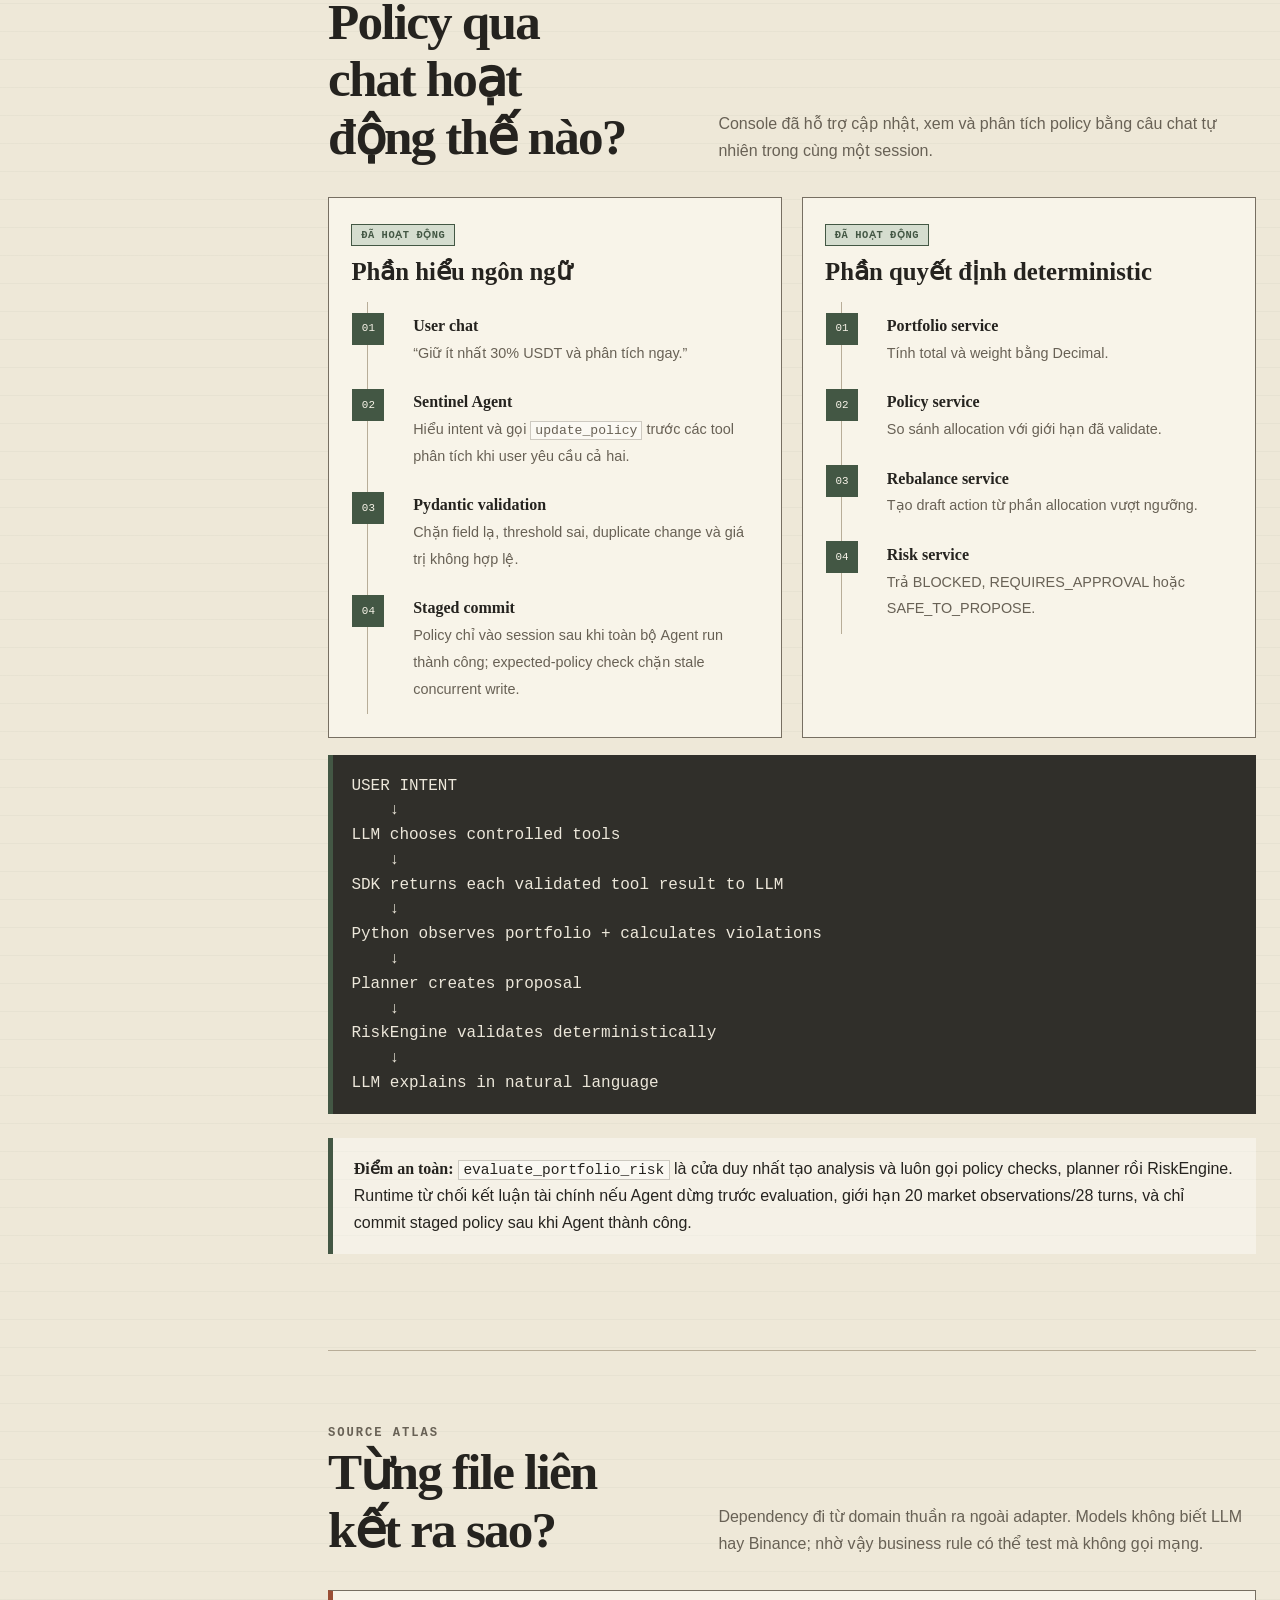
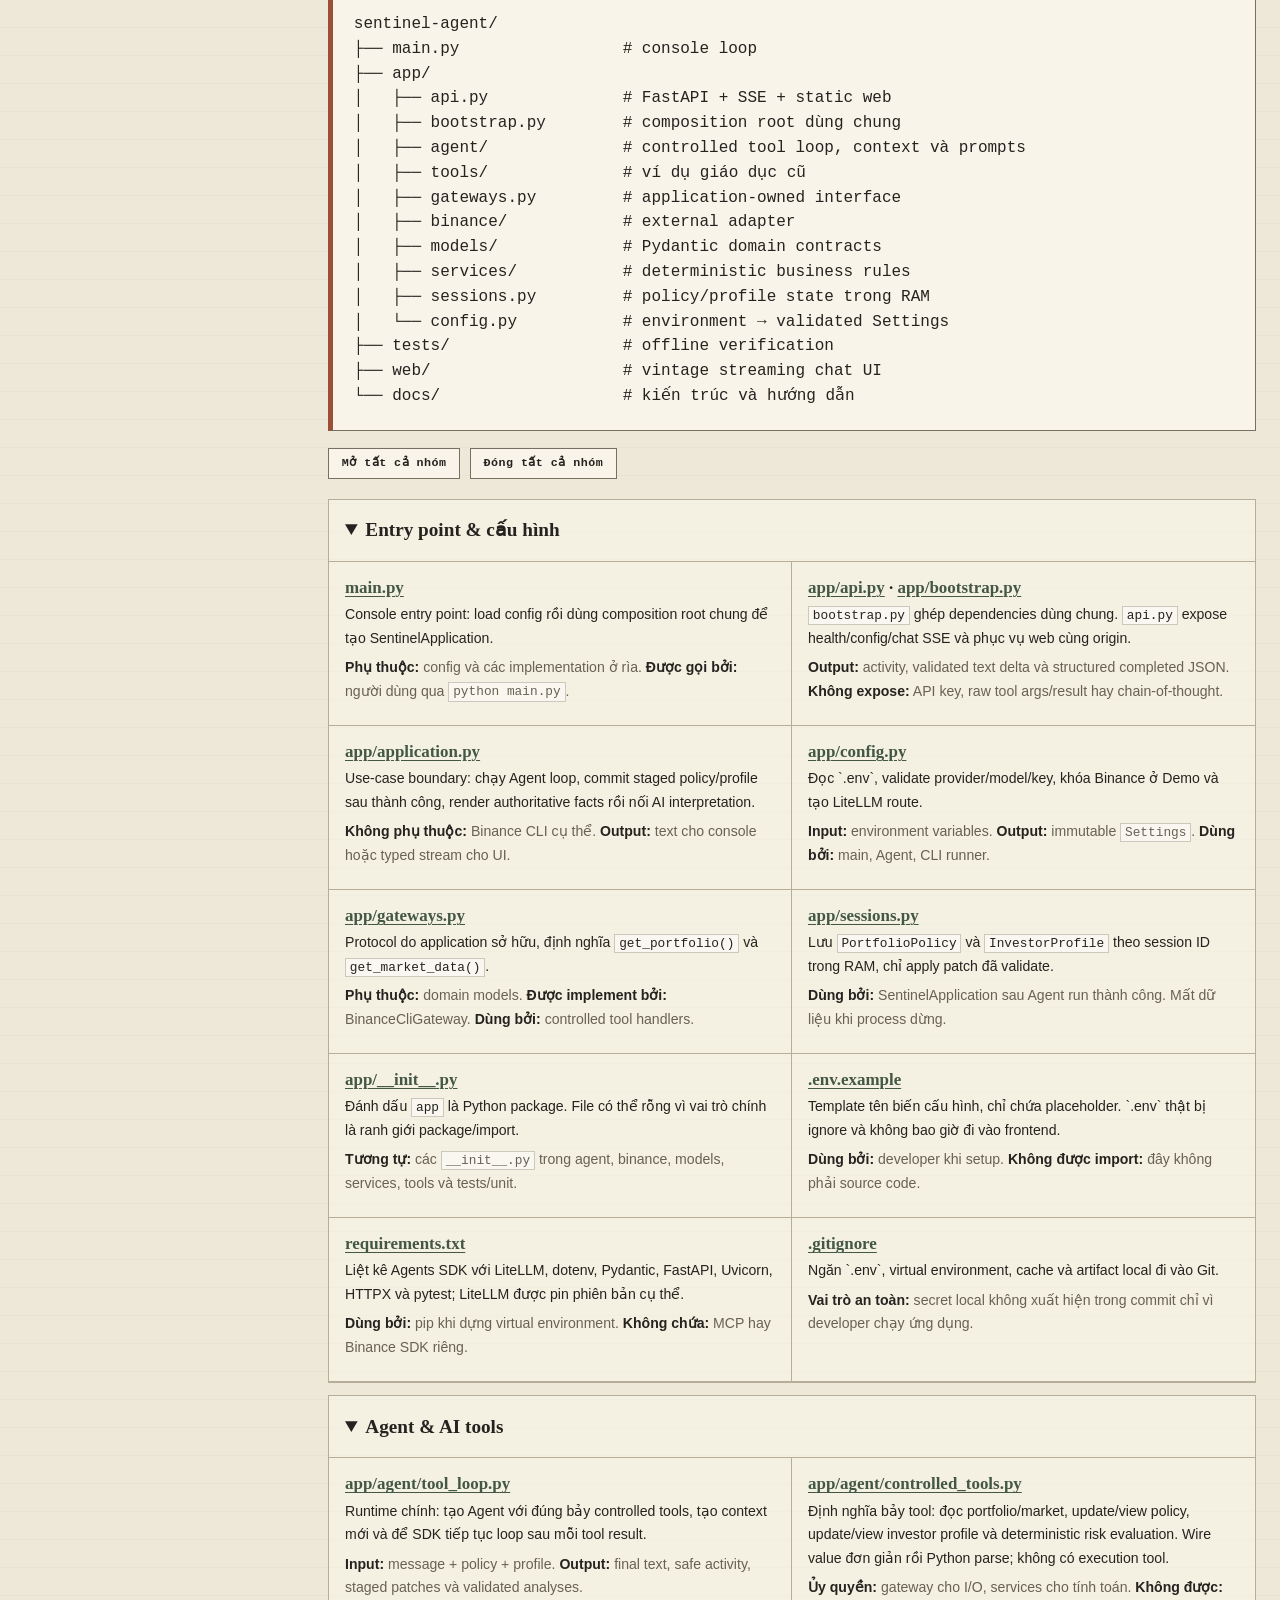
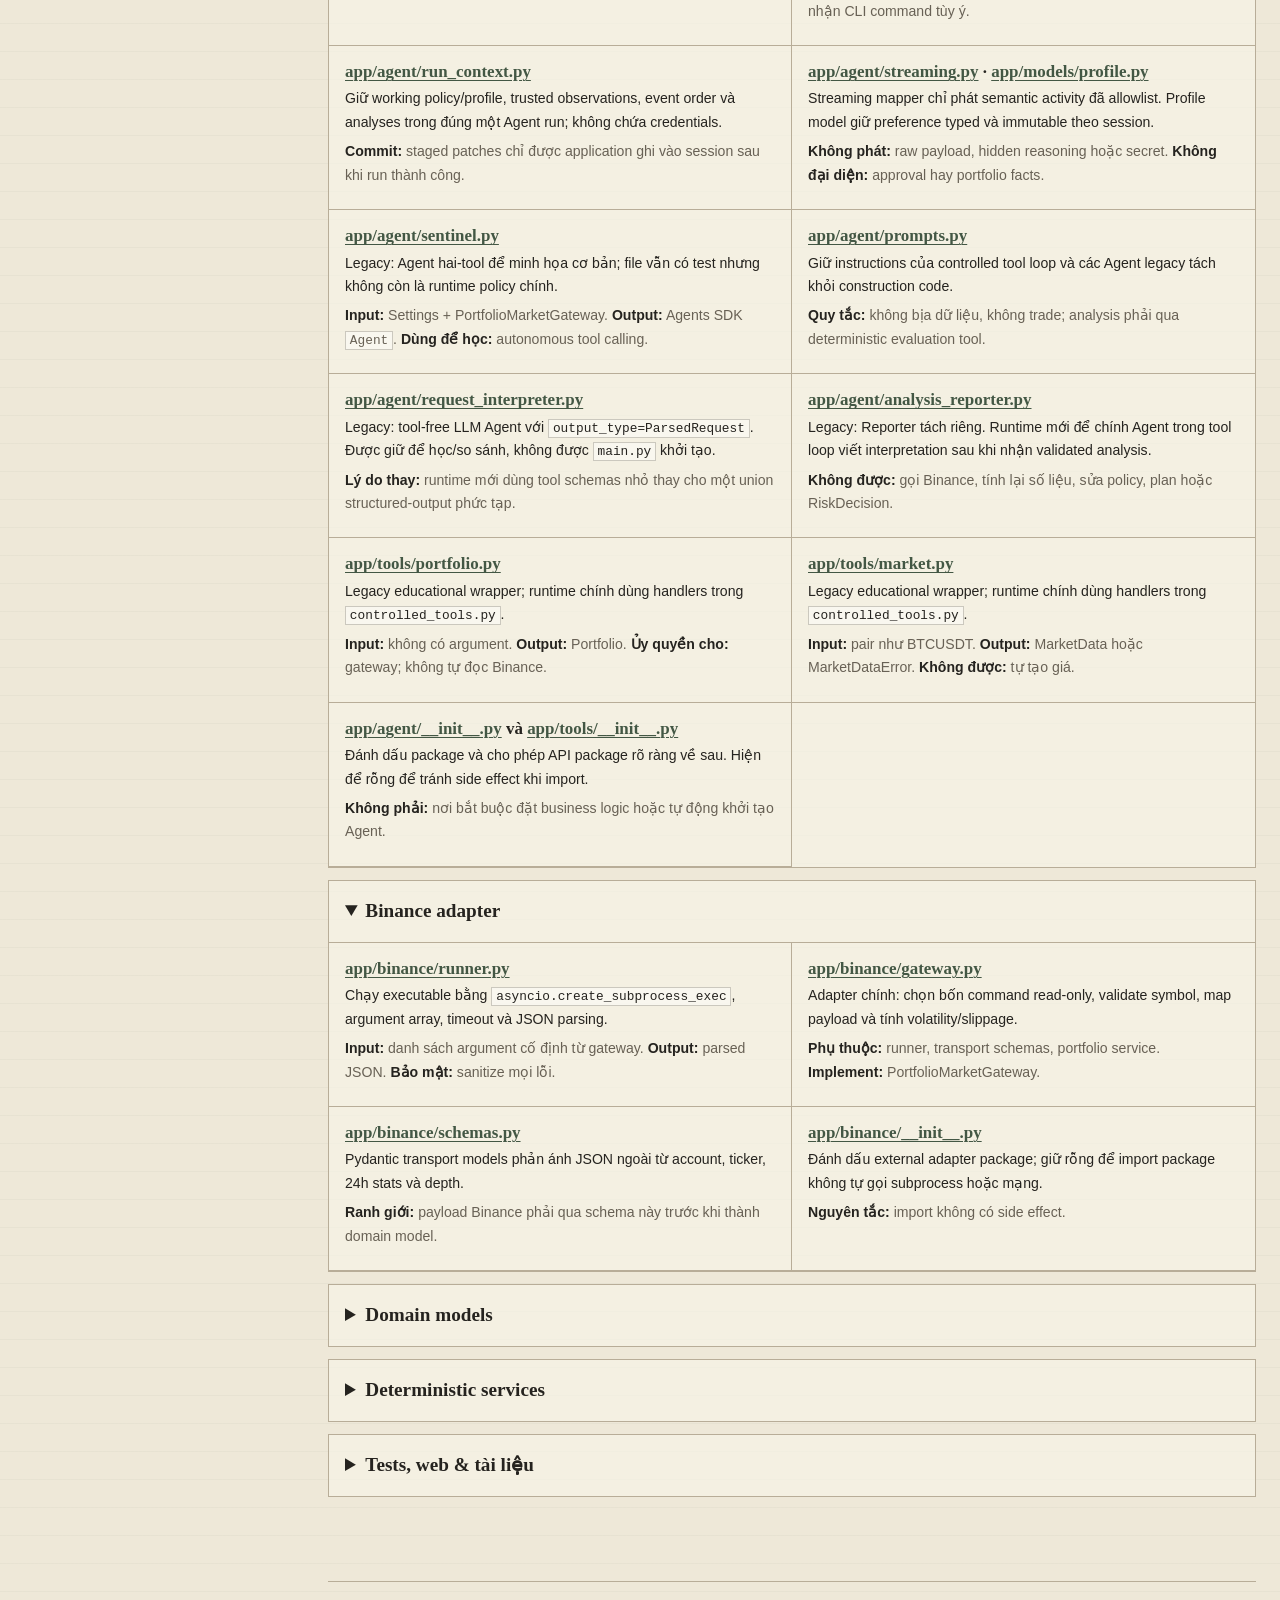
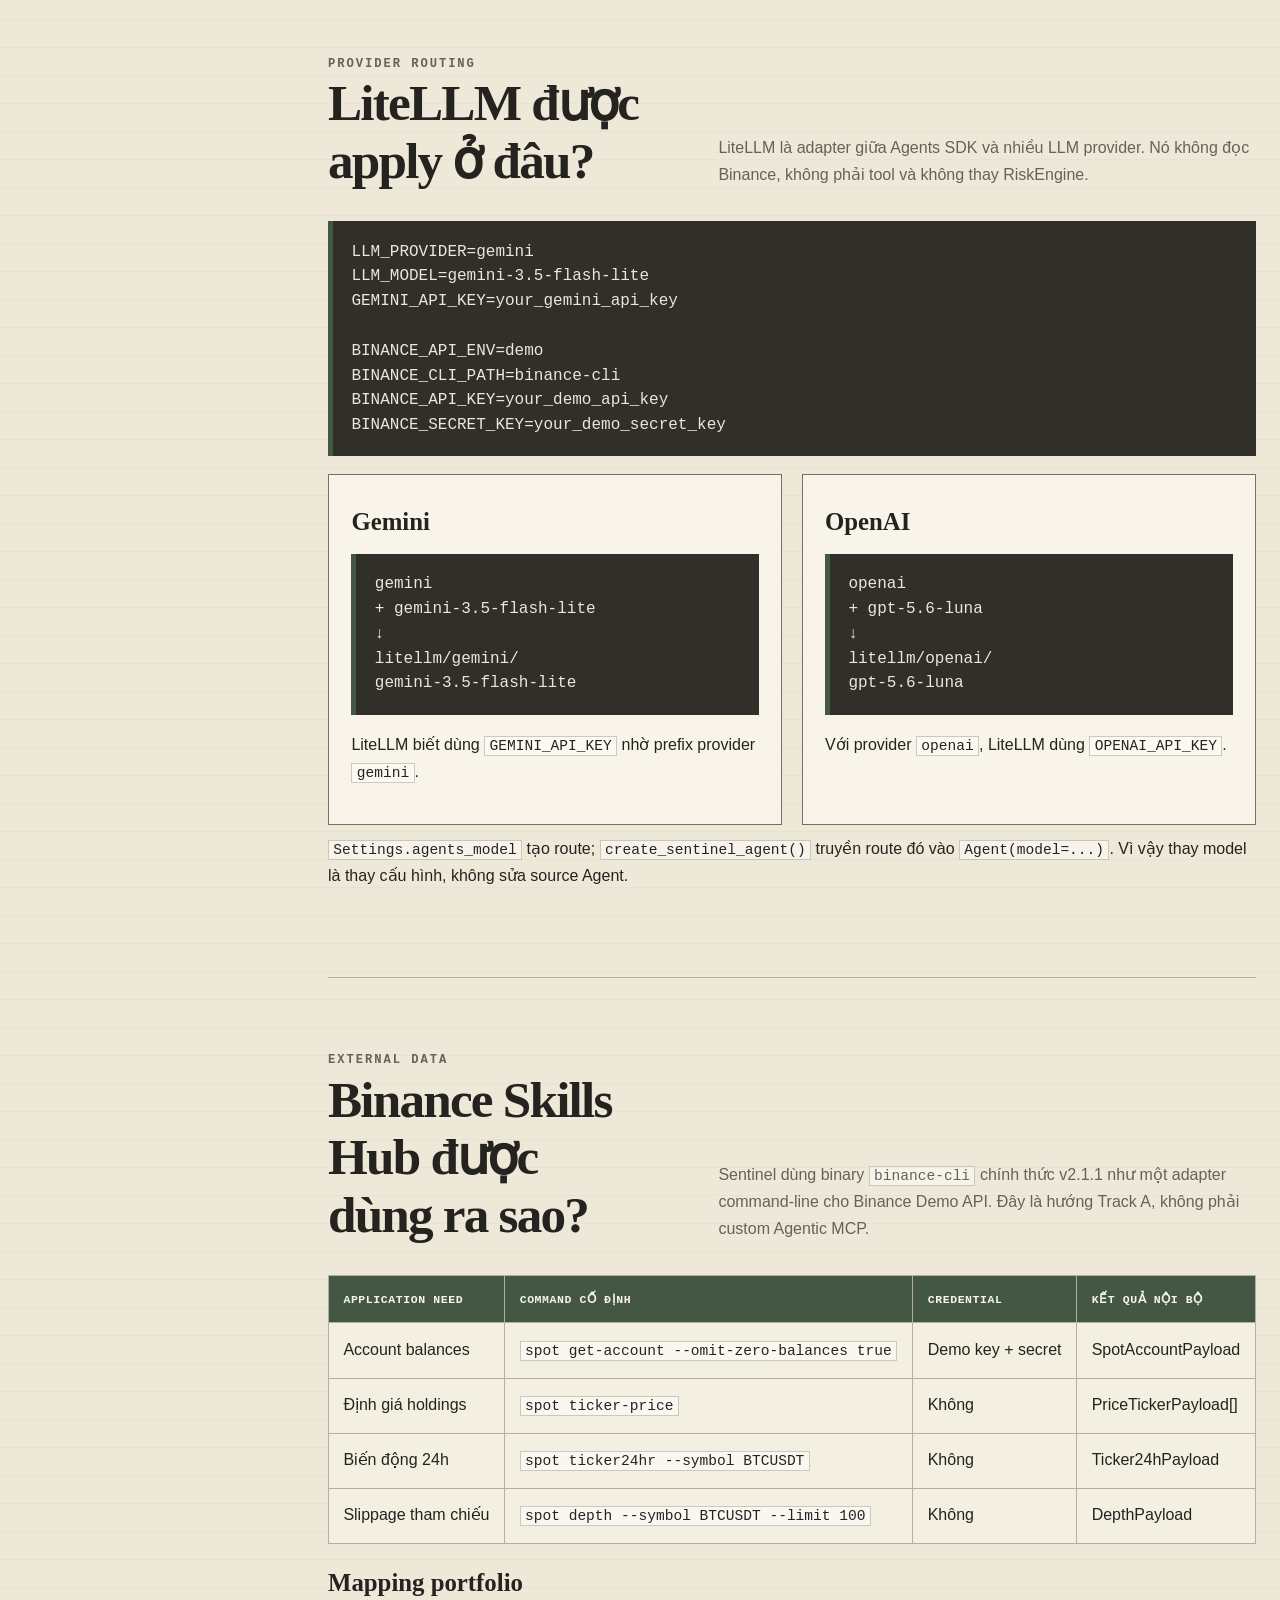
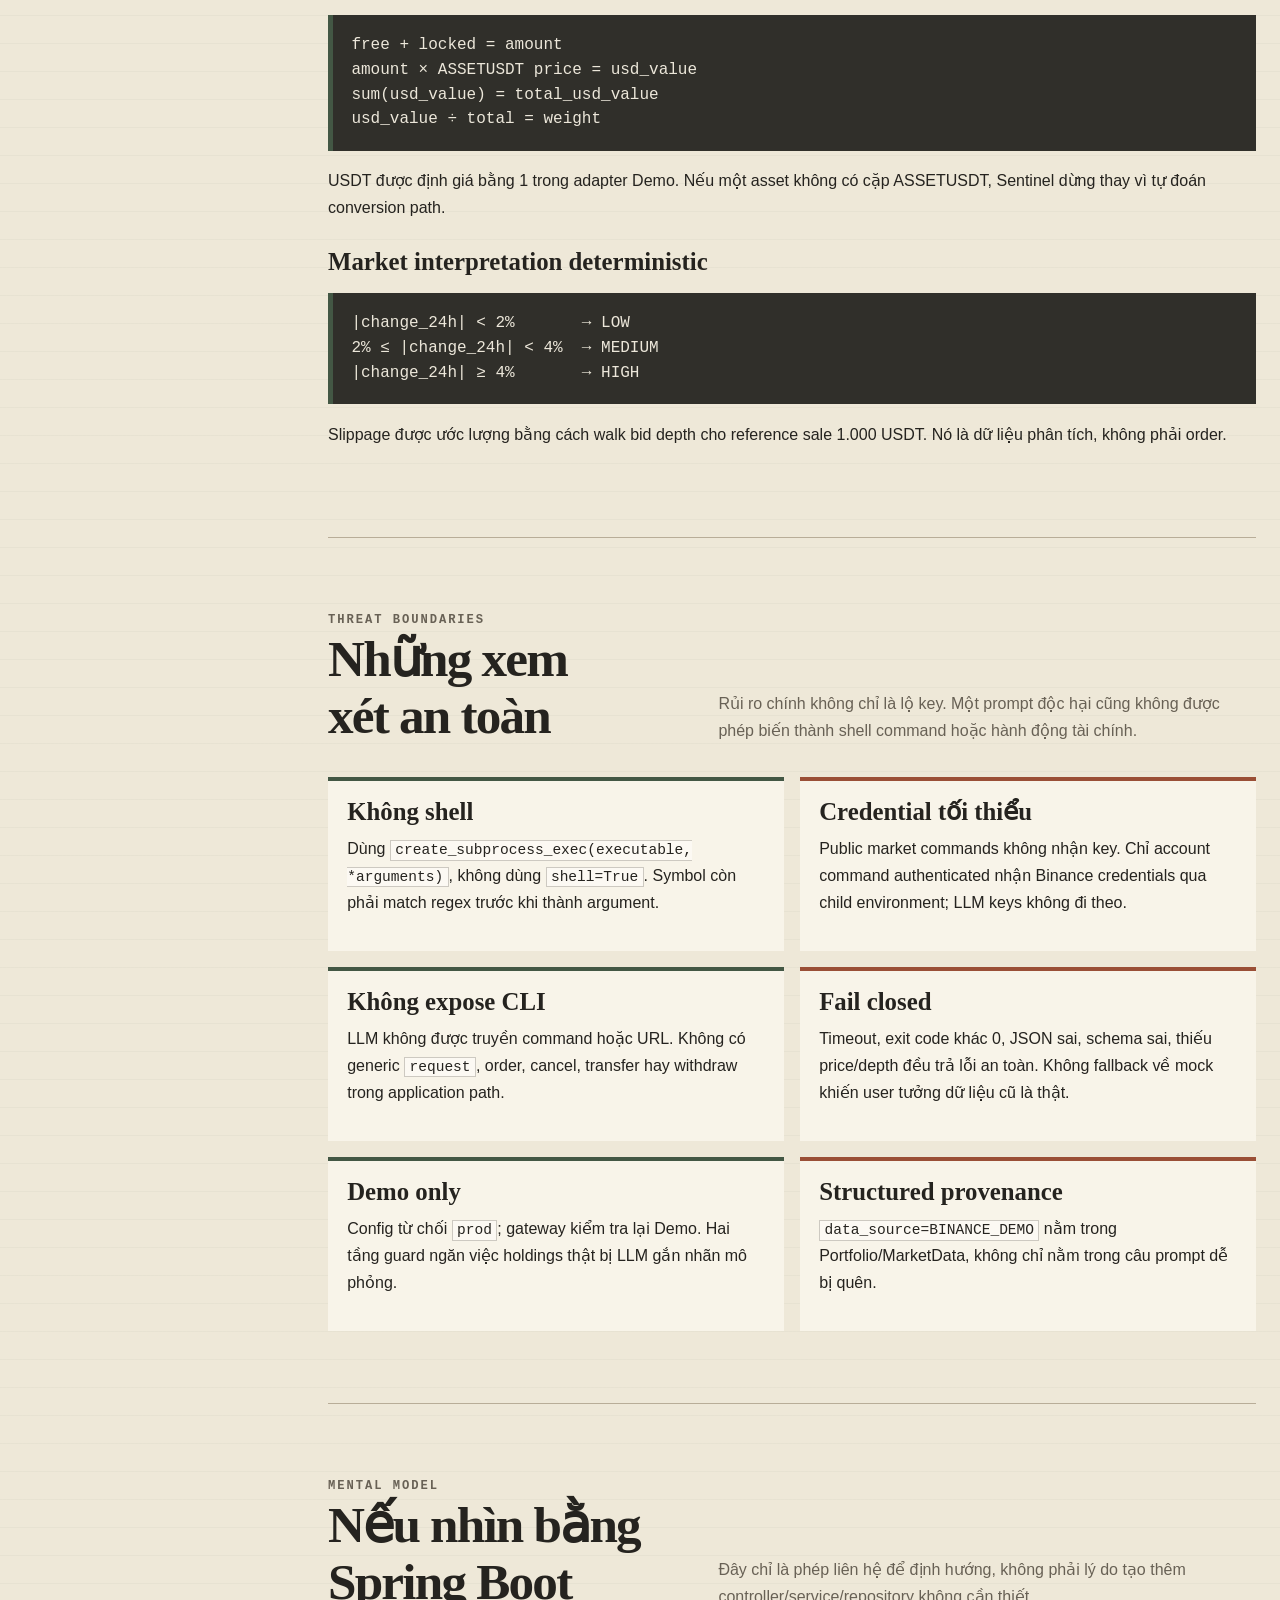
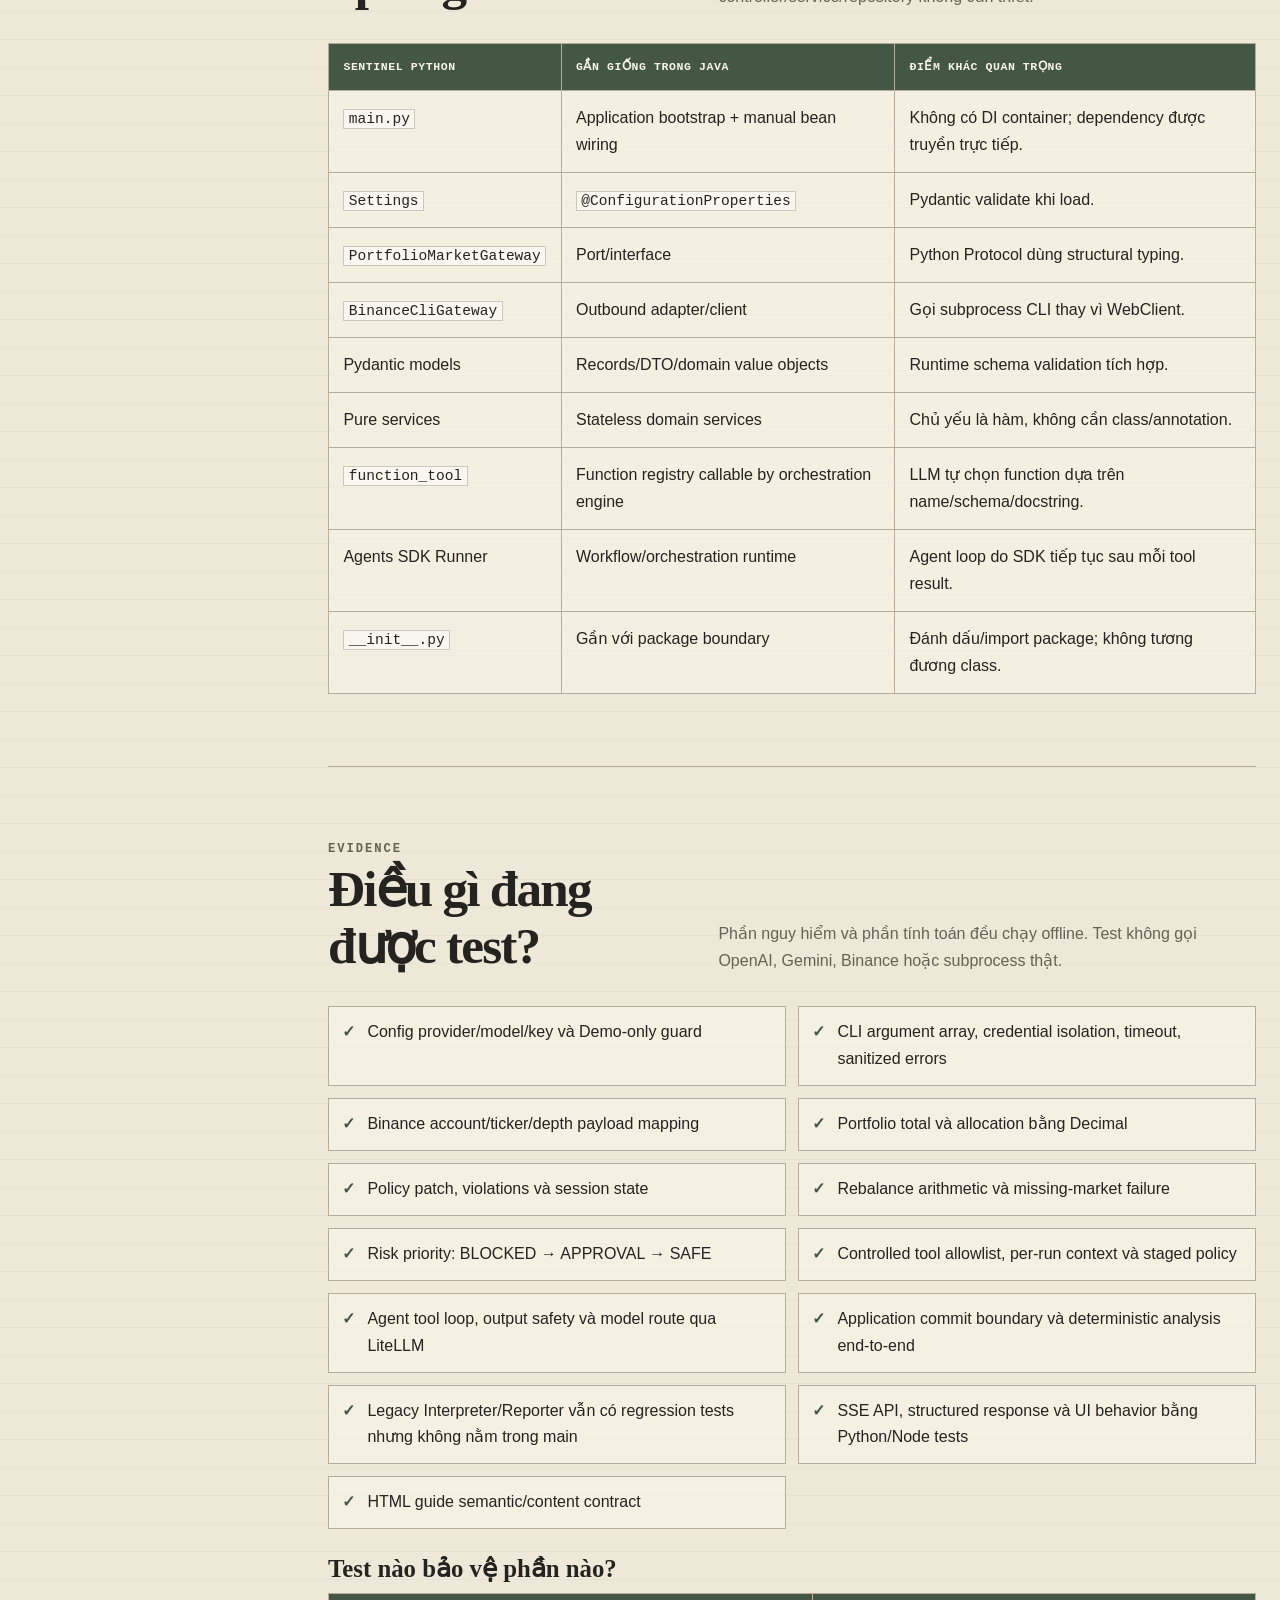
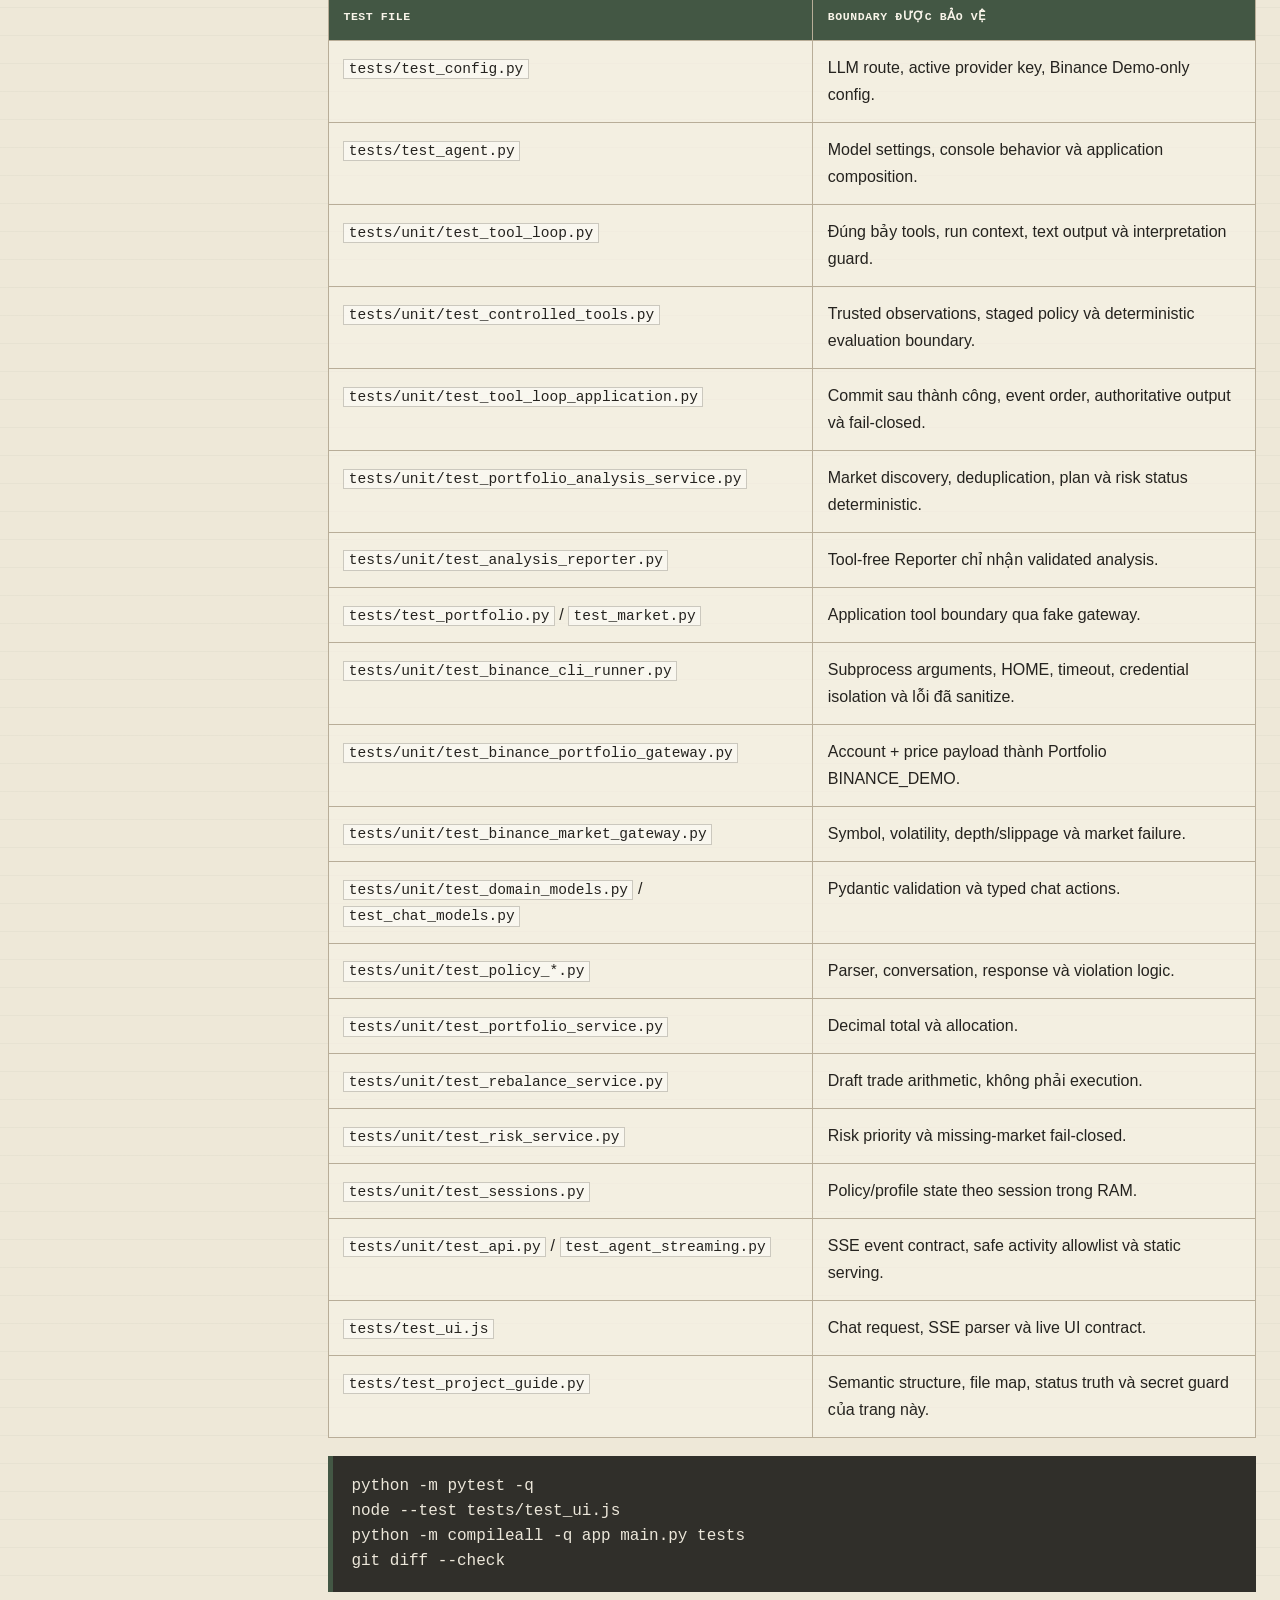
==== commit d39ec7b5: "feat: add streaming Sentinel web experience" ====
--- a/docs/sentinel-project-guide.html
+++ b/docs/sentinel-project-guide.html
@@ -672,7 +672,7 @@
               <p class="eyebrow">Đọc phần này trước</p>
               <h2>Sentinel hiện đang ở đâu?</h2>
             </div>
-            <p>Luồng policy-driven end-to-end đã hoạt động trong console: hiểu request, lưu policy, đọc Binance Demo, tính toán, kiểm tra risk và giải thích kết quả.</p>
+            <p>Luồng policy-driven end-to-end hoạt động trong console và web: hiểu request, lưu policy/profile, đọc Binance Demo, tính toán, stream activity, kiểm tra risk và giải thích kết quả.</p>
           </div>
 
           <div class="cards">
@@ -684,19 +684,19 @@
             <article class="card">
               <span class="status live">ĐÃ HOẠT ĐỘNG</span>
               <h3>Policy core</h3>
-              <p>Năm controlled tools, session RAM, allocation, violation, rebalance và RiskEngine đã nằm trong console loop.</p>
+              <p>Bảy controlled tools, policy/profile session RAM, allocation, violation, rebalance và RiskEngine đã nằm trong Agent loop.</p>
             </article>
             <article class="card">
-              <span class="status future">TƯƠNG LAI</span>
-              <h3>Ứng dụng hoàn chỉnh</h3>
-              <p>FastAPI, UI thật, activity stream, Approve/Reject, execution và verification chưa được triển khai.</p>
+              <span class="status live">ĐÃ HOẠT ĐỘNG</span>
+              <h3>FastAPI + streaming UI</h3>
+              <p>UI chat vintage gọi SSE thật, hiển thị activity allowlist và map structured response. Approval, execution và verification vẫn chưa có.</p>
             </article>
           </div>
 
           <div class="warning">
             <strong>Bốn giới hạn cần nhớ.</strong>
-            <p>UI hiện tại là bản tĩnh; tiến trình phân tích trên web đang được mô phỏng.</p>
-            <p>Policy state hiện chỉ được lưu trong RAM.</p>
+            <p>UI gọi FastAPI qua SSE; activity đến từ tool events thật.</p>
+            <p>Policy và investor profile hiện chỉ được lưu trong RAM.</p>
             <p>Custom MCP hiện không hoạt động.</p>
             <p>Sentinel hiện không có khả năng giao dịch.</p>
           </div>
@@ -822,7 +822,7 @@
               <span class="rail-index">02</span>
               <div class="rail-body">
                 <h3>Sentinel Agent hiểu ý định và chọn tool</h3>
-                <p>LLM qua LiteLLM nhận current policy cùng năm tool schemas, rồi tự chọn capability an toàn cần gọi.</p>
+                <p>LLM qua LiteLLM nhận current policy, investor profile cùng bảy tool schemas, rồi tự chọn capability an toàn cần gọi.</p>
                 <a class="path" href="../app/agent/tool_loop.py">app/agent/tool_loop.py</a>
               </div>
             </li>
@@ -933,18 +933,20 @@
           </div>
 
           <pre class="tree" aria-label="Cây thư mục chính">sentinel-agent/
-├── main.py                 # composition root + console loop
+├── main.py                 # console loop
 ├── app/
+│   ├── api.py              # FastAPI + SSE + static web
+│   ├── bootstrap.py        # composition root dùng chung
 │   ├── agent/              # controlled tool loop, context và prompts
 │   ├── tools/              # ví dụ giáo dục cũ
 │   ├── gateways.py         # application-owned interface
 │   ├── binance/            # external adapter
 │   ├── models/             # Pydantic domain contracts
 │   ├── services/           # deterministic business rules
-│   ├── sessions.py         # policy state trong RAM
+│   ├── sessions.py         # policy/profile state trong RAM
 │   └── config.py           # environment → validated Settings
 ├── tests/                  # offline verification
-├── web/                    # static vintage UI prototype
+├── web/                    # vintage streaming chat UI
 └── docs/                   # kiến trúc và hướng dẫn</pre>
 
           <div class="file-toolbar" aria-label="Điều khiển danh sách file">
@@ -957,13 +959,18 @@
             <div class="file-list">
               <article class="file">
                 <h4><a href="../main.py">main.py</a></h4>
-                <p>Composition root: load config, tạo runner → gateway → <code>SentinelToolLoop</code> → <code>SentinelApplication</code>.</p>
+                <p>Console entry point: load config rồi dùng composition root chung để tạo SentinelApplication.</p>
                 <p class="relation"><strong>Phụ thuộc:</strong> config và các implementation ở rìa. <strong>Được gọi bởi:</strong> người dùng qua <code>python main.py</code>.</p>
               </article>
               <article class="file">
+                <h4><a href="../app/api.py">app/api.py</a> · <a href="../app/bootstrap.py">app/bootstrap.py</a></h4>
+                <p><code>bootstrap.py</code> ghép dependencies dùng chung. <code>api.py</code> expose health/config/chat SSE và phục vụ web cùng origin.</p>
+                <p class="relation"><strong>Output:</strong> activity, validated text delta và structured completed JSON. <strong>Không expose:</strong> API key, raw tool args/result hay chain-of-thought.</p>
+              </article>
+              <article class="file">
                 <h4><a href="../app/application.py">app/application.py</a></h4>
-                <p>Use-case boundary: chạy Agent loop, commit staged policy sau thành công, render authoritative facts rồi nối AI interpretation.</p>
-                <p class="relation"><strong>Không phụ thuộc:</strong> Binance CLI cụ thể. <strong>Output:</strong> SentinelResponse gồm text, policy và optional analysis.</p>
+                <p>Use-case boundary: chạy Agent loop, commit staged policy/profile sau thành công, render authoritative facts rồi nối AI interpretation.</p>
+                <p class="relation"><strong>Không phụ thuộc:</strong> Binance CLI cụ thể. <strong>Output:</strong> text cho console hoặc typed stream cho UI.</p>
               </article>
               <article class="file">
                 <h4><a href="../app/config.py">app/config.py</a></h4>
@@ -977,8 +984,8 @@
               </article>
               <article class="file">
                 <h4><a href="../app/sessions.py">app/sessions.py</a></h4>
-                <p>Lưu <code>PortfolioPolicy</code> theo session ID trong RAM và apply patch đã validate.</p>
-                <p class="relation"><strong>Phụ thuộc:</strong> policy model/service. <strong>Dùng bởi:</strong> SentinelApplication sau Agent run thành công. Mất dữ liệu khi process dừng.</p>
+                <p>Lưu <code>PortfolioPolicy</code> và <code>InvestorProfile</code> theo session ID trong RAM, chỉ apply patch đã validate.</p>
+                <p class="relation"><strong>Dùng bởi:</strong> SentinelApplication sau Agent run thành công. Mất dữ liệu khi process dừng.</p>
               </article>
               <article class="file">
                 <h4><a href="../app/__init__.py">app/__init__.py</a></h4>
@@ -992,8 +999,8 @@
               </article>
               <article class="file">
                 <h4><a href="../requirements.txt">requirements.txt</a></h4>
-                <p>Liệt kê các package Python: Agents SDK với LiteLLM extra, dotenv, Pydantic và pytest; hiện chỉ LiteLLM được pin phiên bản cụ thể.</p>
-                <p class="relation"><strong>Dùng bởi:</strong> pip khi dựng virtual environment. <strong>Không chứa:</strong> MCP, web framework hay Binance SDK riêng.</p>
+                <p>Liệt kê Agents SDK với LiteLLM, dotenv, Pydantic, FastAPI, Uvicorn, HTTPX và pytest; LiteLLM được pin phiên bản cụ thể.</p>
+                <p class="relation"><strong>Dùng bởi:</strong> pip khi dựng virtual environment. <strong>Không chứa:</strong> MCP hay Binance SDK riêng.</p>
               </article>
               <article class="file">
                 <h4><a href="../.gitignore">.gitignore</a></h4>
@@ -1008,18 +1015,23 @@
             <div class="file-list">
               <article class="file">
                 <h4><a href="../app/agent/tool_loop.py">app/agent/tool_loop.py</a></h4>
-                <p>Runtime chính: tạo text-output Agent với đúng năm controlled tools, tạo context mới và để SDK tiếp tục loop sau mỗi tool result.</p>
-                <p class="relation"><strong>Input:</strong> message + current policy. <strong>Output:</strong> final text, ordered events, staged patches và validated analyses.</p>
+                <p>Runtime chính: tạo Agent với đúng bảy controlled tools, tạo context mới và để SDK tiếp tục loop sau mỗi tool result.</p>
+                <p class="relation"><strong>Input:</strong> message + policy + profile. <strong>Output:</strong> final text, safe activity, staged patches và validated analyses.</p>
               </article>
               <article class="file">
                 <h4><a href="../app/agent/controlled_tools.py">app/agent/controlled_tools.py</a></h4>
-                <p>Định nghĩa năm tool đọc portfolio/market, update/view policy và deterministic risk evaluation. Policy wire value là text đơn giản rồi Python parse; không có execution tool.</p>
+                <p>Định nghĩa bảy tool: đọc portfolio/market, update/view policy, update/view investor profile và deterministic risk evaluation. Wire value đơn giản rồi Python parse; không có execution tool.</p>
                 <p class="relation"><strong>Ủy quyền:</strong> gateway cho I/O, services cho tính toán. <strong>Không được:</strong> nhận CLI command tùy ý.</p>
               </article>
               <article class="file">
                 <h4><a href="../app/agent/run_context.py">app/agent/run_context.py</a></h4>
-                <p>Giữ working policy, trusted observations, event order và analyses trong đúng một Agent run; không chứa credentials.</p>
+                <p>Giữ working policy/profile, trusted observations, event order và analyses trong đúng một Agent run; không chứa credentials.</p>
                 <p class="relation"><strong>Commit:</strong> staged patches chỉ được application ghi vào session sau khi run thành công.</p>
+              </article>
+              <article class="file">
+                <h4><a href="../app/agent/streaming.py">app/agent/streaming.py</a> · <a href="../app/models/profile.py">app/models/profile.py</a></h4>
+                <p>Streaming mapper chỉ phát semantic activity đã allowlist. Profile model giữ preference typed và immutable theo session.</p>
+                <p class="relation"><strong>Không phát:</strong> raw payload, hidden reasoning hoặc secret. <strong>Không đại diện:</strong> approval hay portfolio facts.</p>
               </article>
               <article class="file">
                 <h4><a href="../app/agent/sentinel.py">app/agent/sentinel.py</a></h4>
@@ -1197,18 +1209,18 @@
               </article>
               <article class="file">
                 <h4><a href="../tests/test_ui.js">tests/test_ui.js</a></h4>
-                <p>Kiểm tra model selector, LiteLLM route preview, prompt validation và thứ tự activity mô phỏng của UI.</p>
+                <p>Kiểm tra prompt/request normalization, parser SSE qua nhiều network chunks và contract DOM của UI thật.</p>
                 <p class="relation"><strong>Chạy bằng:</strong> Node built-in test runner; không cần browser.</p>
               </article>
               <article class="file">
                 <h4><a href="../web/index.html">web/index.html</a></h4>
-                <p>Vintage static UI shell cho demo giao diện.</p>
-                <p class="relation"><strong>Liên kết:</strong> styles.css + app.js. <strong>Hiện chưa liên kết:</strong> Python Agent hoặc Binance.</p>
+                <p>Vintage chat UI thật: input, conversation, activity, policy/profile context, tool evidence và report.</p>
+                <p class="relation"><strong>Liên kết:</strong> styles.css + app.js + FastAPI cùng origin.</p>
               </article>
               <article class="file">
                 <h4><a href="../web/app.js">web/app.js và web/styles.css</a></h4>
-                <p>Model selector và simulated activity/result presentation; CSS giữ visual language vintage.</p>
-                <p class="relation"><strong>Không chứa:</strong> LLM key, Binance key hoặc backend API call.</p>
+                <p>Gửi chat, đọc SSE stream và map structured JSON lên UI; CSS giữ visual language vintage.</p>
+                <p class="relation"><strong>Không chứa:</strong> LLM key, Binance key, raw tool result hoặc hard-coded financial facts.</p>
               </article>
               <article class="file">
                 <h4><a href="../README.md">README.md</a></h4>
@@ -1386,7 +1398,7 @@
             <li>Agent tool loop, output safety và model route qua LiteLLM</li>
             <li>Application commit boundary và deterministic analysis end-to-end</li>
             <li>Legacy Interpreter/Reporter vẫn có regression tests nhưng không nằm trong main</li>
-            <li>Static UI behavior bằng Node test runner</li>
+            <li>SSE API, structured response và UI behavior bằng Python/Node tests</li>
             <li>HTML guide semantic/content contract</li>
           </ul>
 
@@ -1397,7 +1409,7 @@
               <tbody>
                 <tr><td><code>tests/test_config.py</code></td><td>LLM route, active provider key, Binance Demo-only config.</td></tr>
                 <tr><td><code>tests/test_agent.py</code></td><td>Model settings, console behavior và application composition.</td></tr>
-                <tr><td><code>tests/unit/test_tool_loop.py</code></td><td>Đúng năm tools, run context, text output và interpretation guard.</td></tr>
+                <tr><td><code>tests/unit/test_tool_loop.py</code></td><td>Đúng bảy tools, run context, text output và interpretation guard.</td></tr>
                 <tr><td><code>tests/unit/test_controlled_tools.py</code></td><td>Trusted observations, staged policy và deterministic evaluation boundary.</td></tr>
                 <tr><td><code>tests/unit/test_tool_loop_application.py</code></td><td>Commit sau thành công, event order, authoritative output và fail-closed.</td></tr>
                 <tr><td><code>tests/unit/test_portfolio_analysis_service.py</code></td><td>Market discovery, deduplication, plan và risk status deterministic.</td></tr>
@@ -1411,8 +1423,9 @@
                 <tr><td><code>tests/unit/test_portfolio_service.py</code></td><td>Decimal total và allocation.</td></tr>
                 <tr><td><code>tests/unit/test_rebalance_service.py</code></td><td>Draft trade arithmetic, không phải execution.</td></tr>
                 <tr><td><code>tests/unit/test_risk_service.py</code></td><td>Risk priority và missing-market fail-closed.</td></tr>
-                <tr><td><code>tests/unit/test_sessions.py</code></td><td>Policy state theo session trong RAM.</td></tr>
-                <tr><td><code>tests/test_ui.js</code></td><td>Static UI model selection và simulated activity.</td></tr>
+                <tr><td><code>tests/unit/test_sessions.py</code></td><td>Policy/profile state theo session trong RAM.</td></tr>
+                <tr><td><code>tests/unit/test_api.py</code> / <code>test_agent_streaming.py</code></td><td>SSE event contract, safe activity allowlist và static serving.</td></tr>
+                <tr><td><code>tests/test_ui.js</code></td><td>Chat request, SSE parser và live UI contract.</td></tr>
                 <tr><td><code>tests/test_project_guide.py</code></td><td>Semantic structure, file map, status truth và secret guard của trang này.</td></tr>
               </tbody>
             </table>
@@ -1432,19 +1445,19 @@
               <p class="eyebrow">Road ahead</p>
               <h2>Chưa có gì, nên làm gì tiếp?</h2>
             </div>
-            <p>Core policy analysis đã chạy trong console. Các bước dưới đây chưa có trong runtime hiện tại và không được hiểu là đã sẵn sàng.</p>
+            <p>Core policy analysis, FastAPI, SSE và UI chat đã chạy. Các bước dưới đây chưa có trong runtime hiện tại.</p>
           </div>
 
           <ol class="journey">
             <li>
-              <span class="phase">NEXT 01</span>
-              <h3>FastAPI</h3>
-              <p>Expose structured analysis response và activity events; secrets chỉ ở backend.</p>
+              <span class="phase">DONE 01</span>
+              <h3>FastAPI + SSE</h3>
+              <p>Structured response và safe activity events đã có; secrets chỉ ở backend.</p>
             </li>
             <li>
-              <span class="phase">NEXT 02</span>
+              <span class="phase">DONE 02</span>
               <h3>UI thật</h3>
-              <p>Thay progress mô phỏng bằng event từ backend; render portfolio, policy, plan và risk result.</p>
+              <p>UI đã nhận activity backend và render portfolio, policy, profile, market và risk result.</p>
             </li>
             <li>
               <span class="phase">NEXT 03</span>
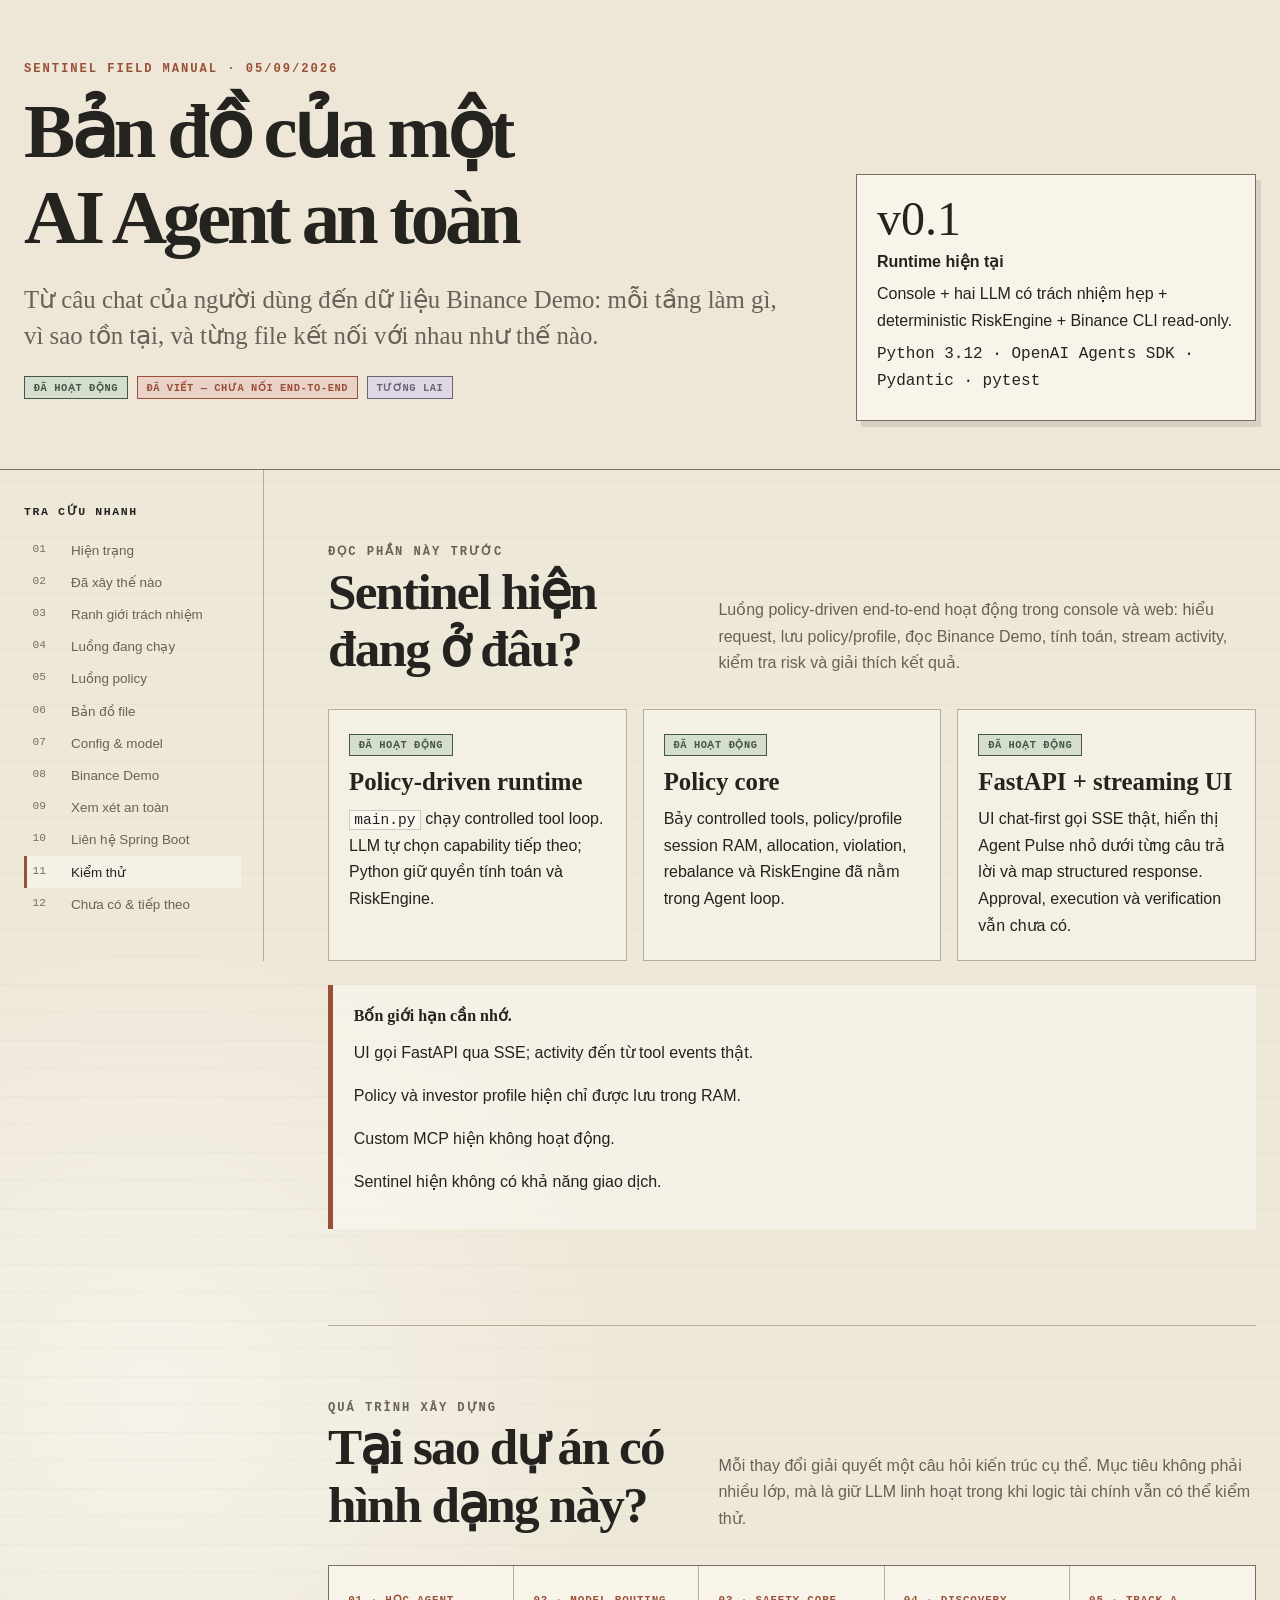
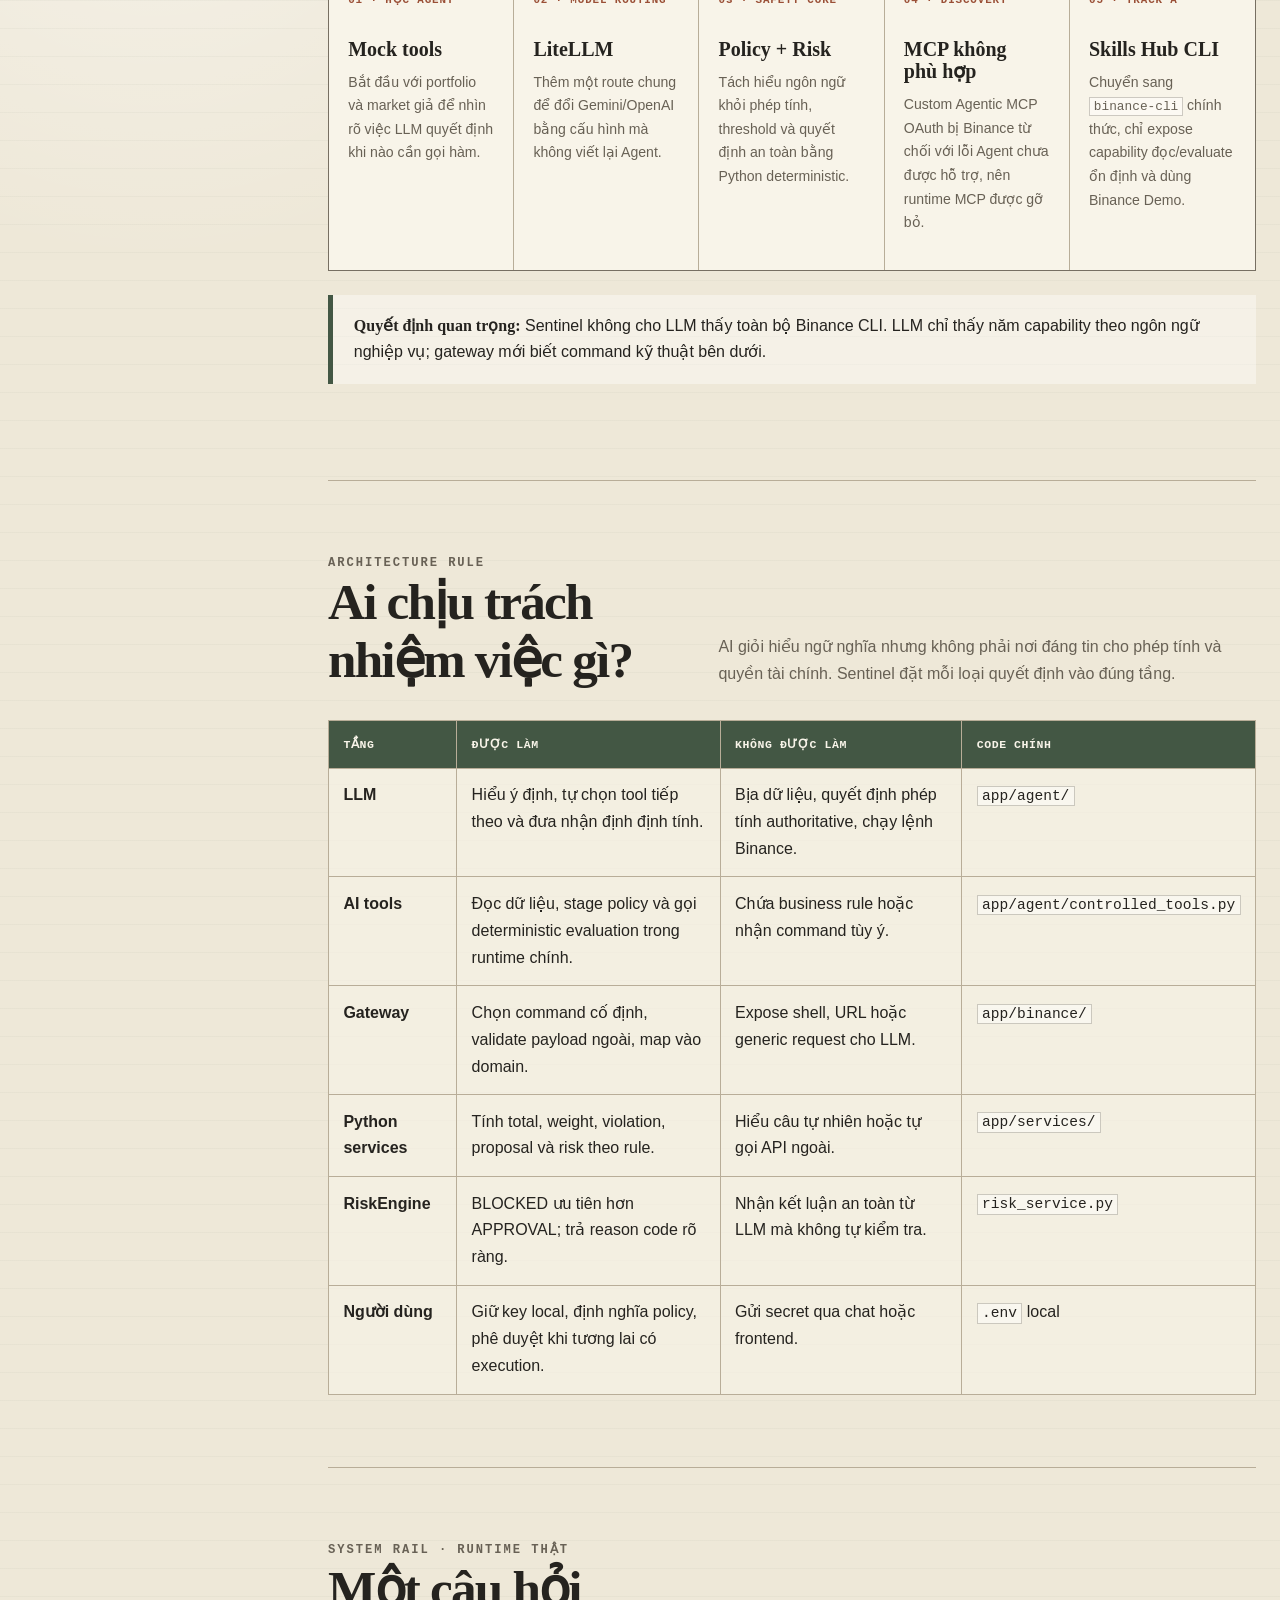
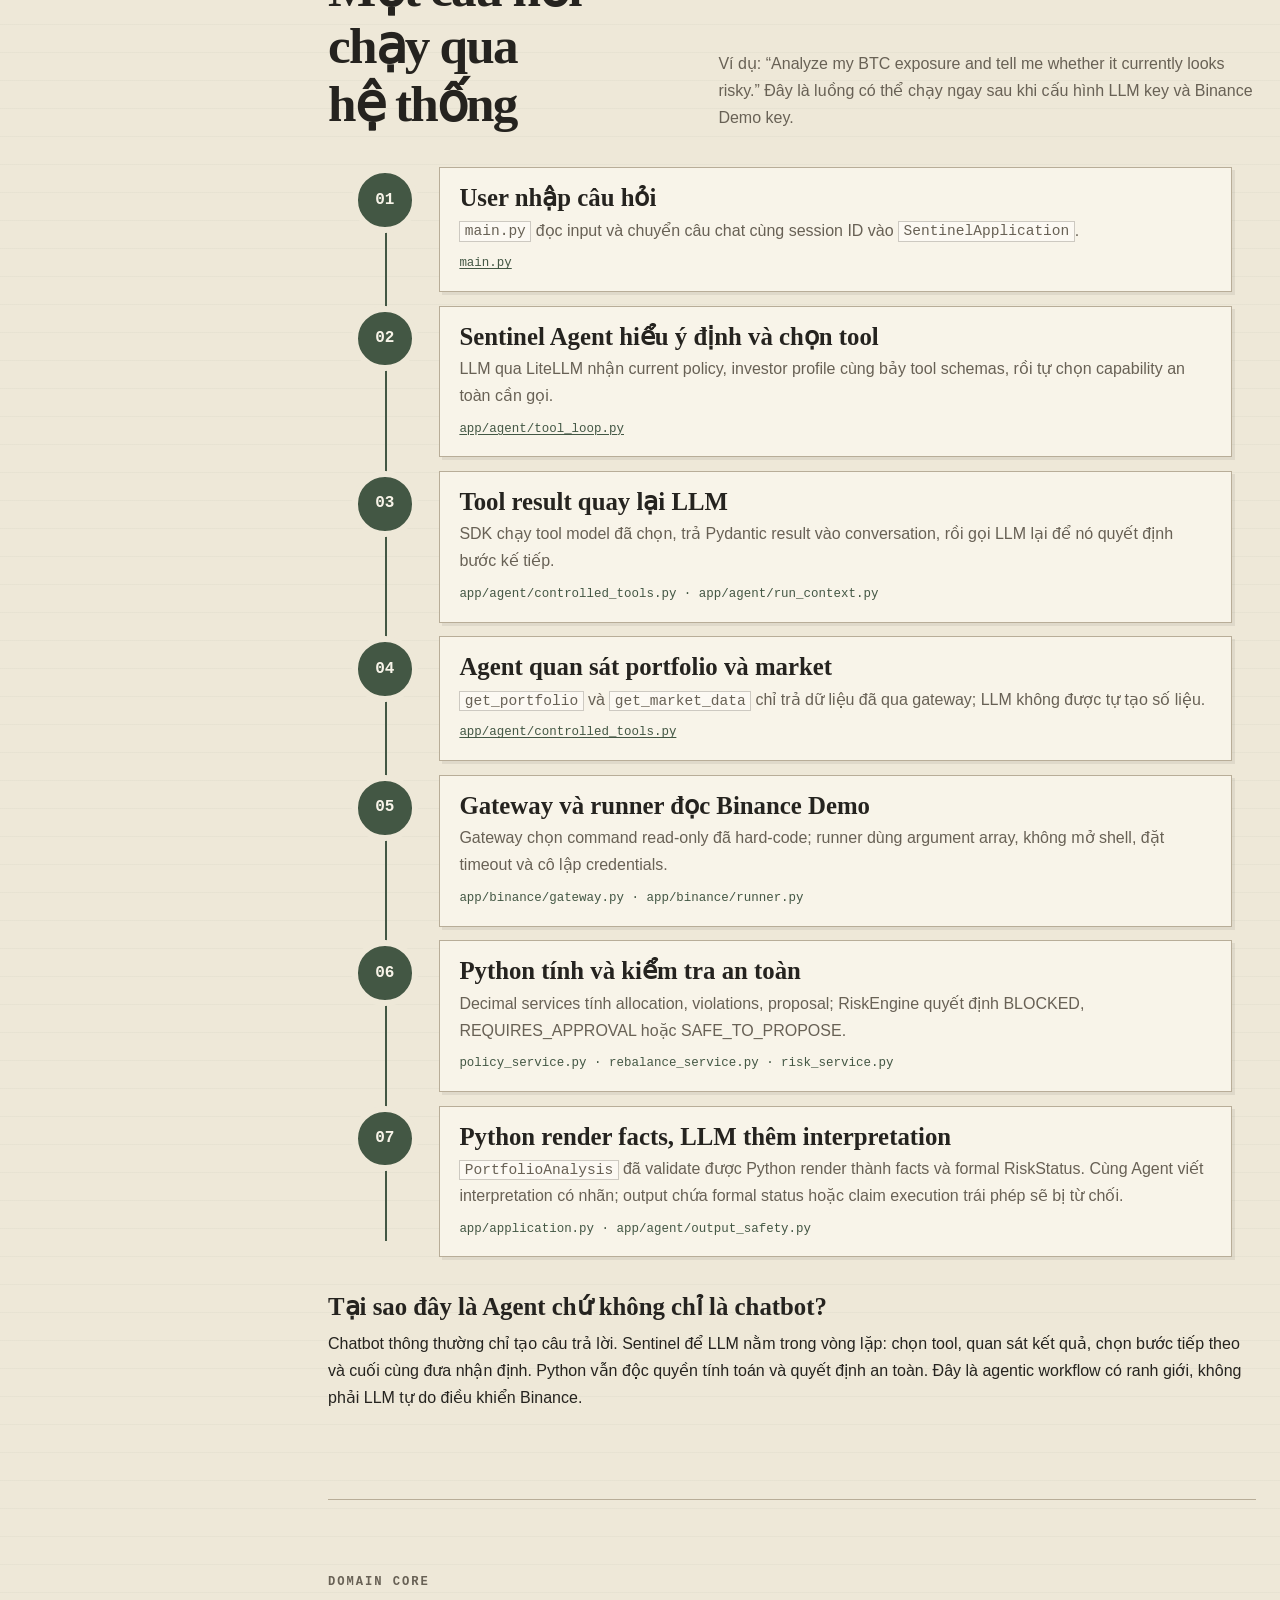
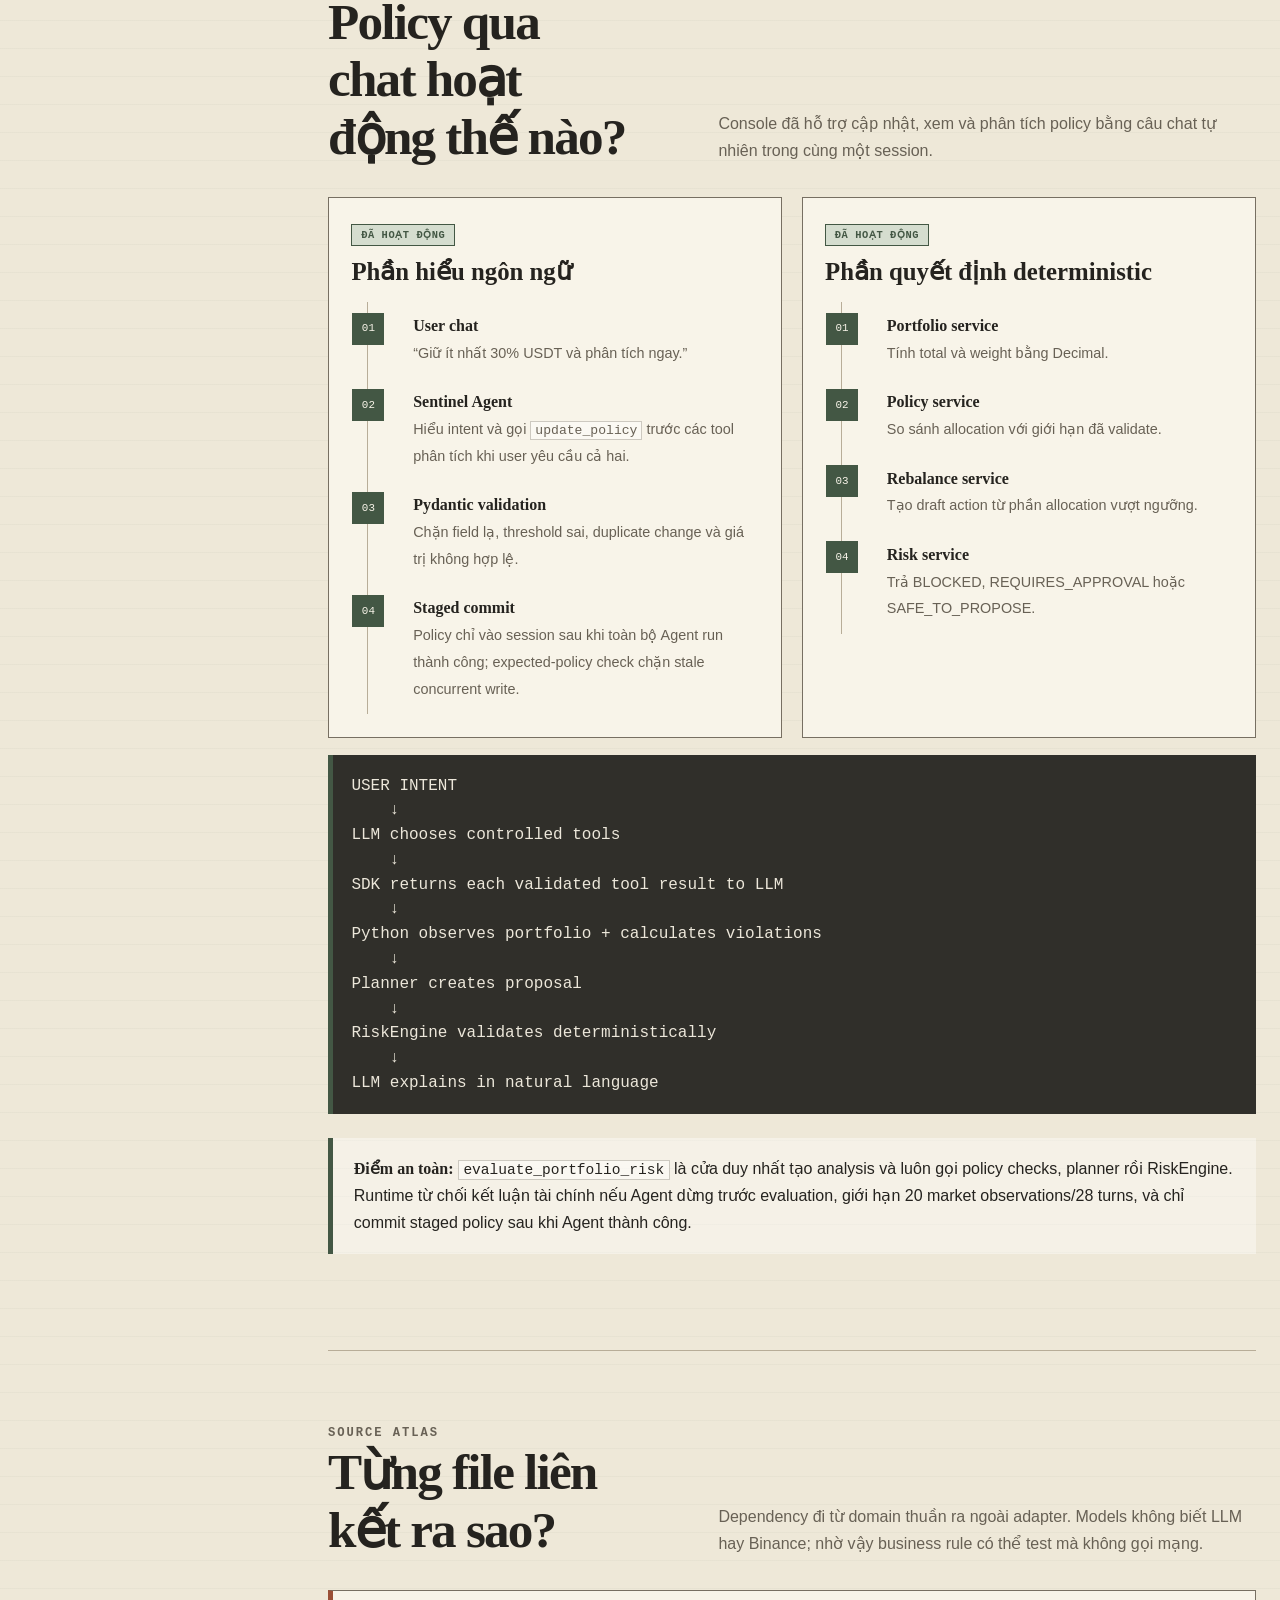
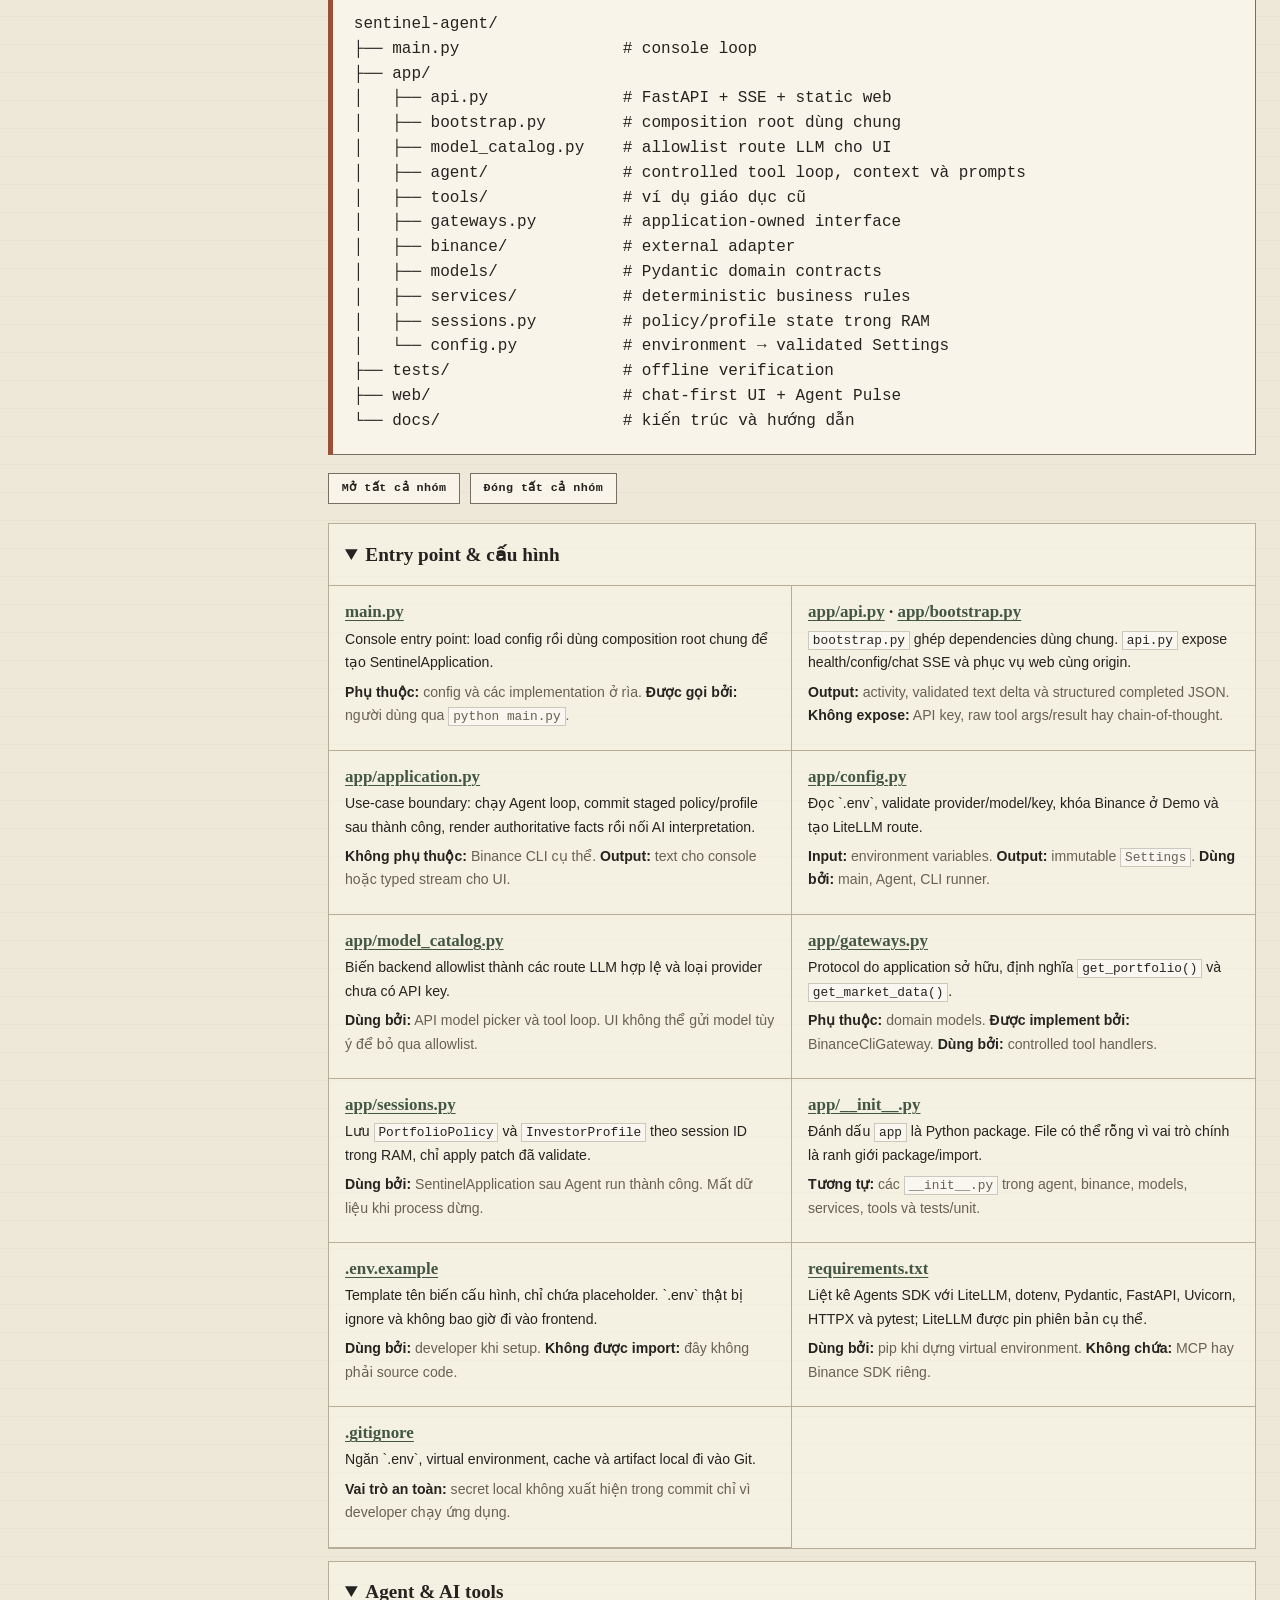
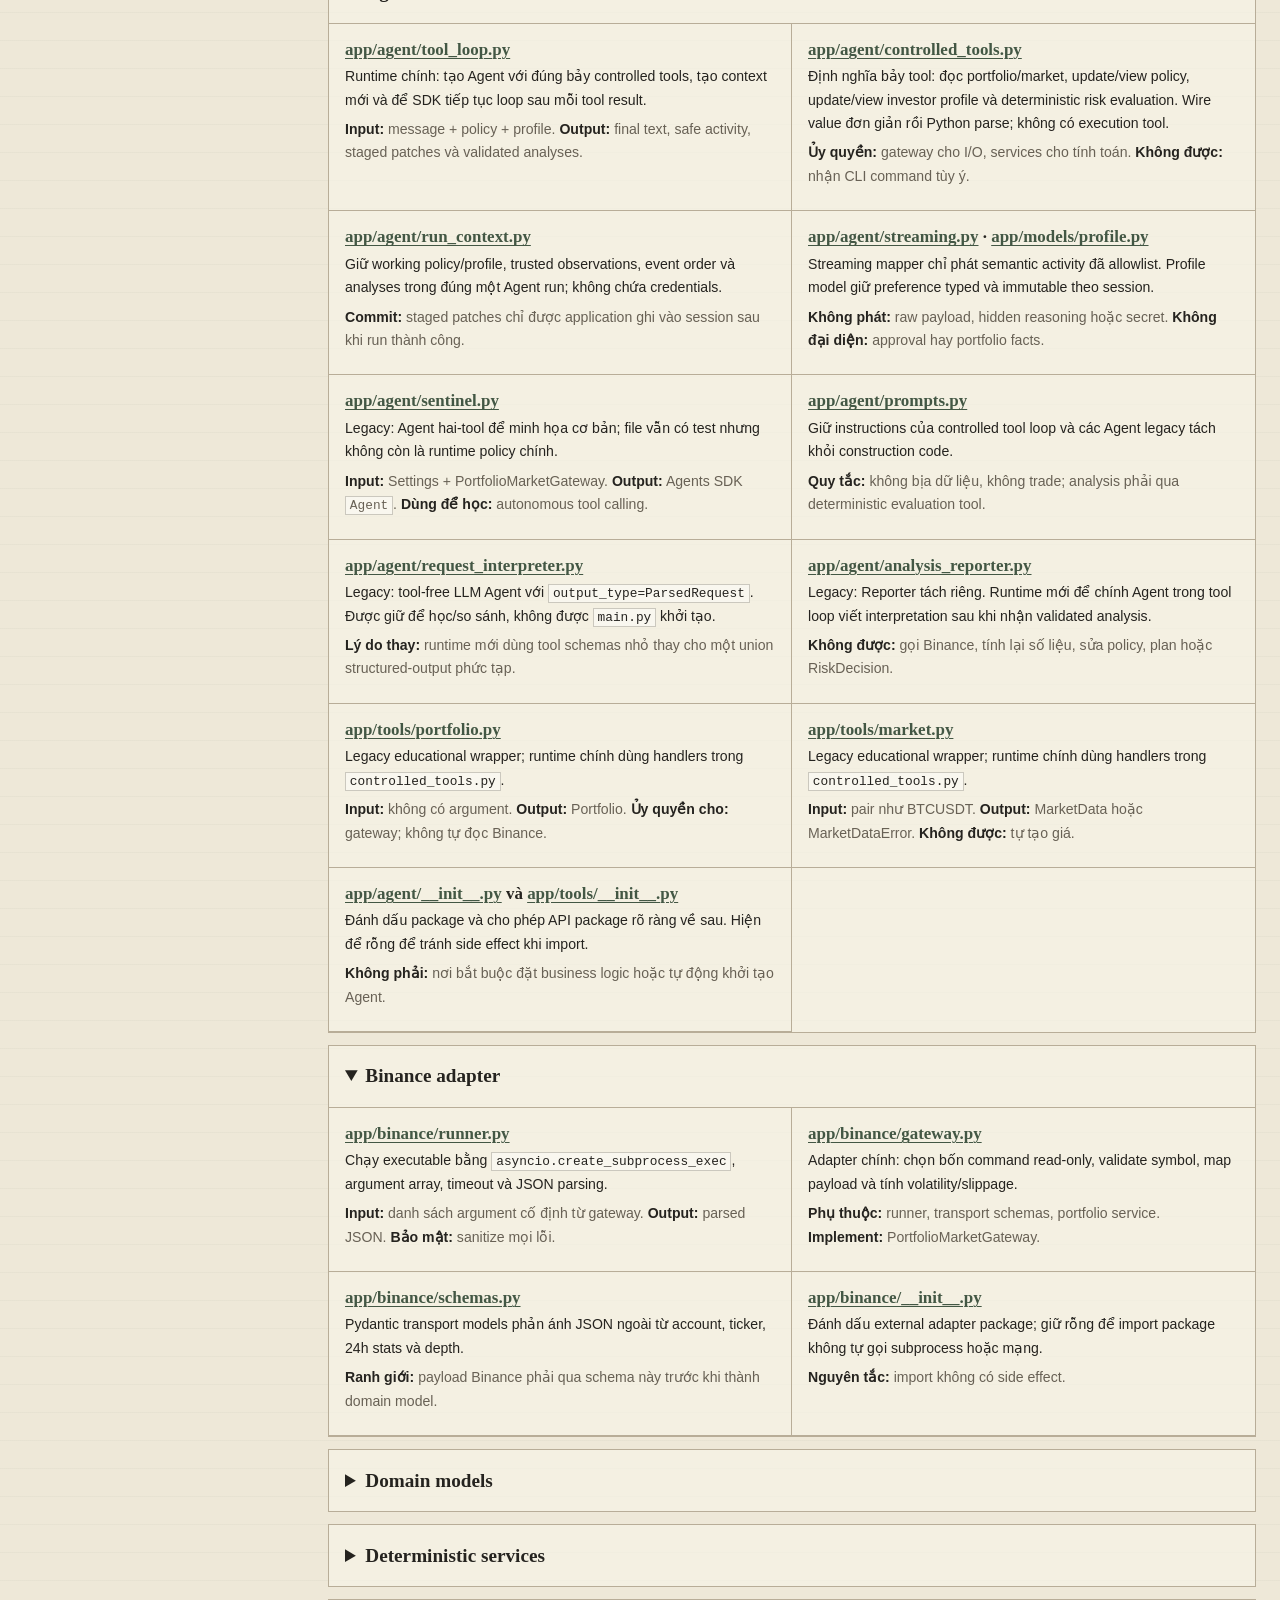
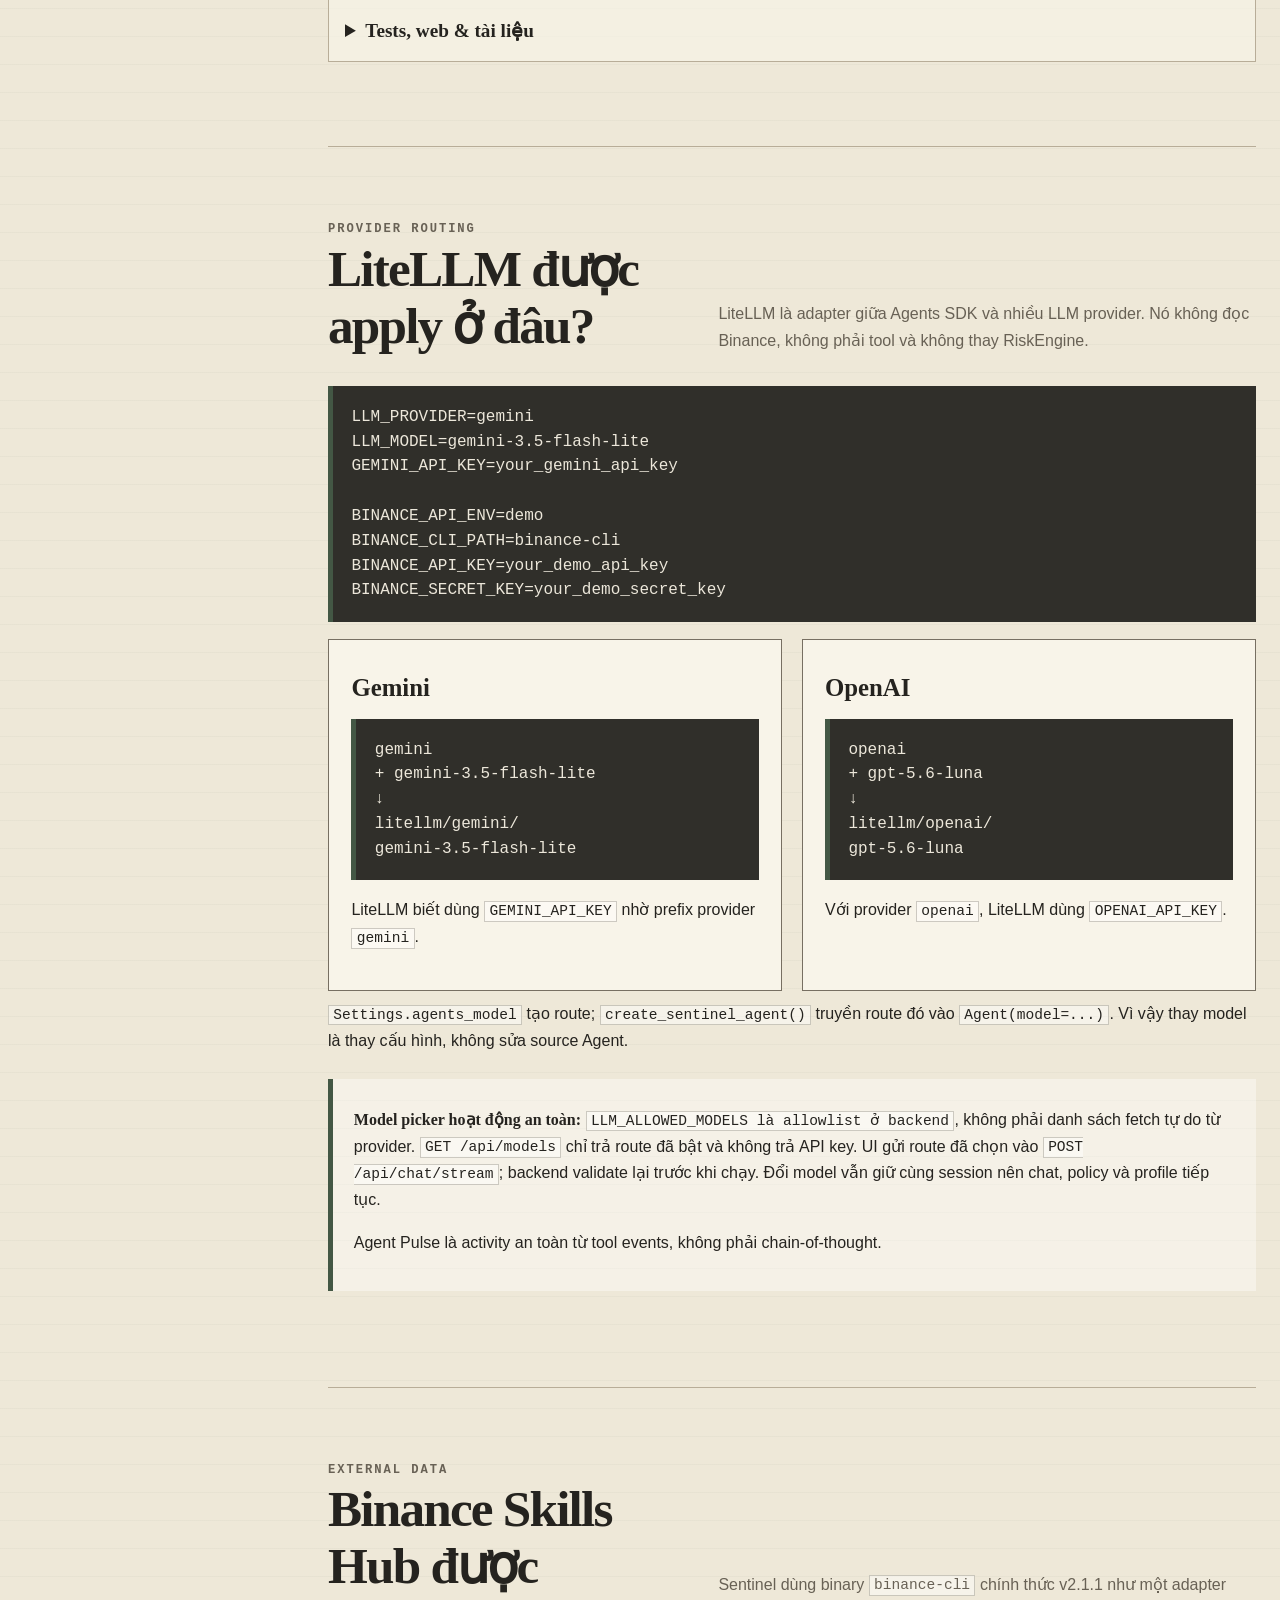
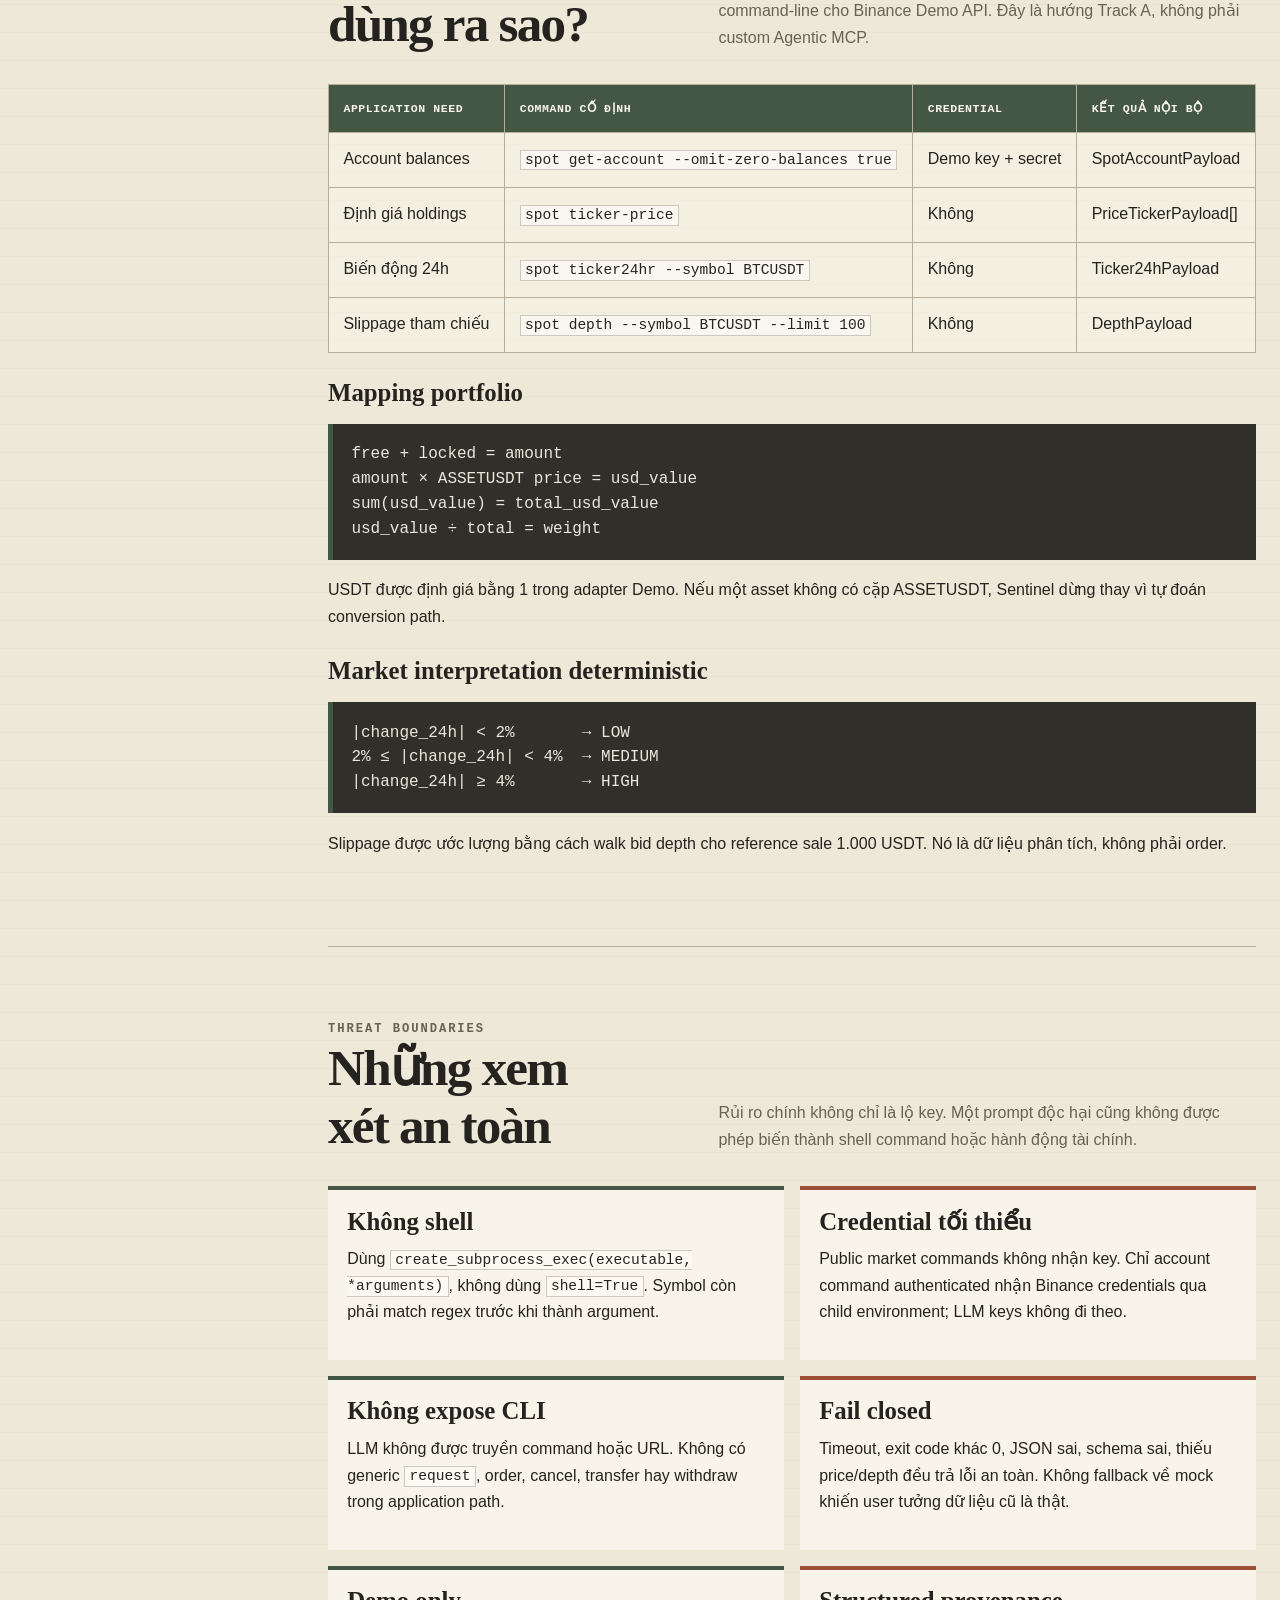
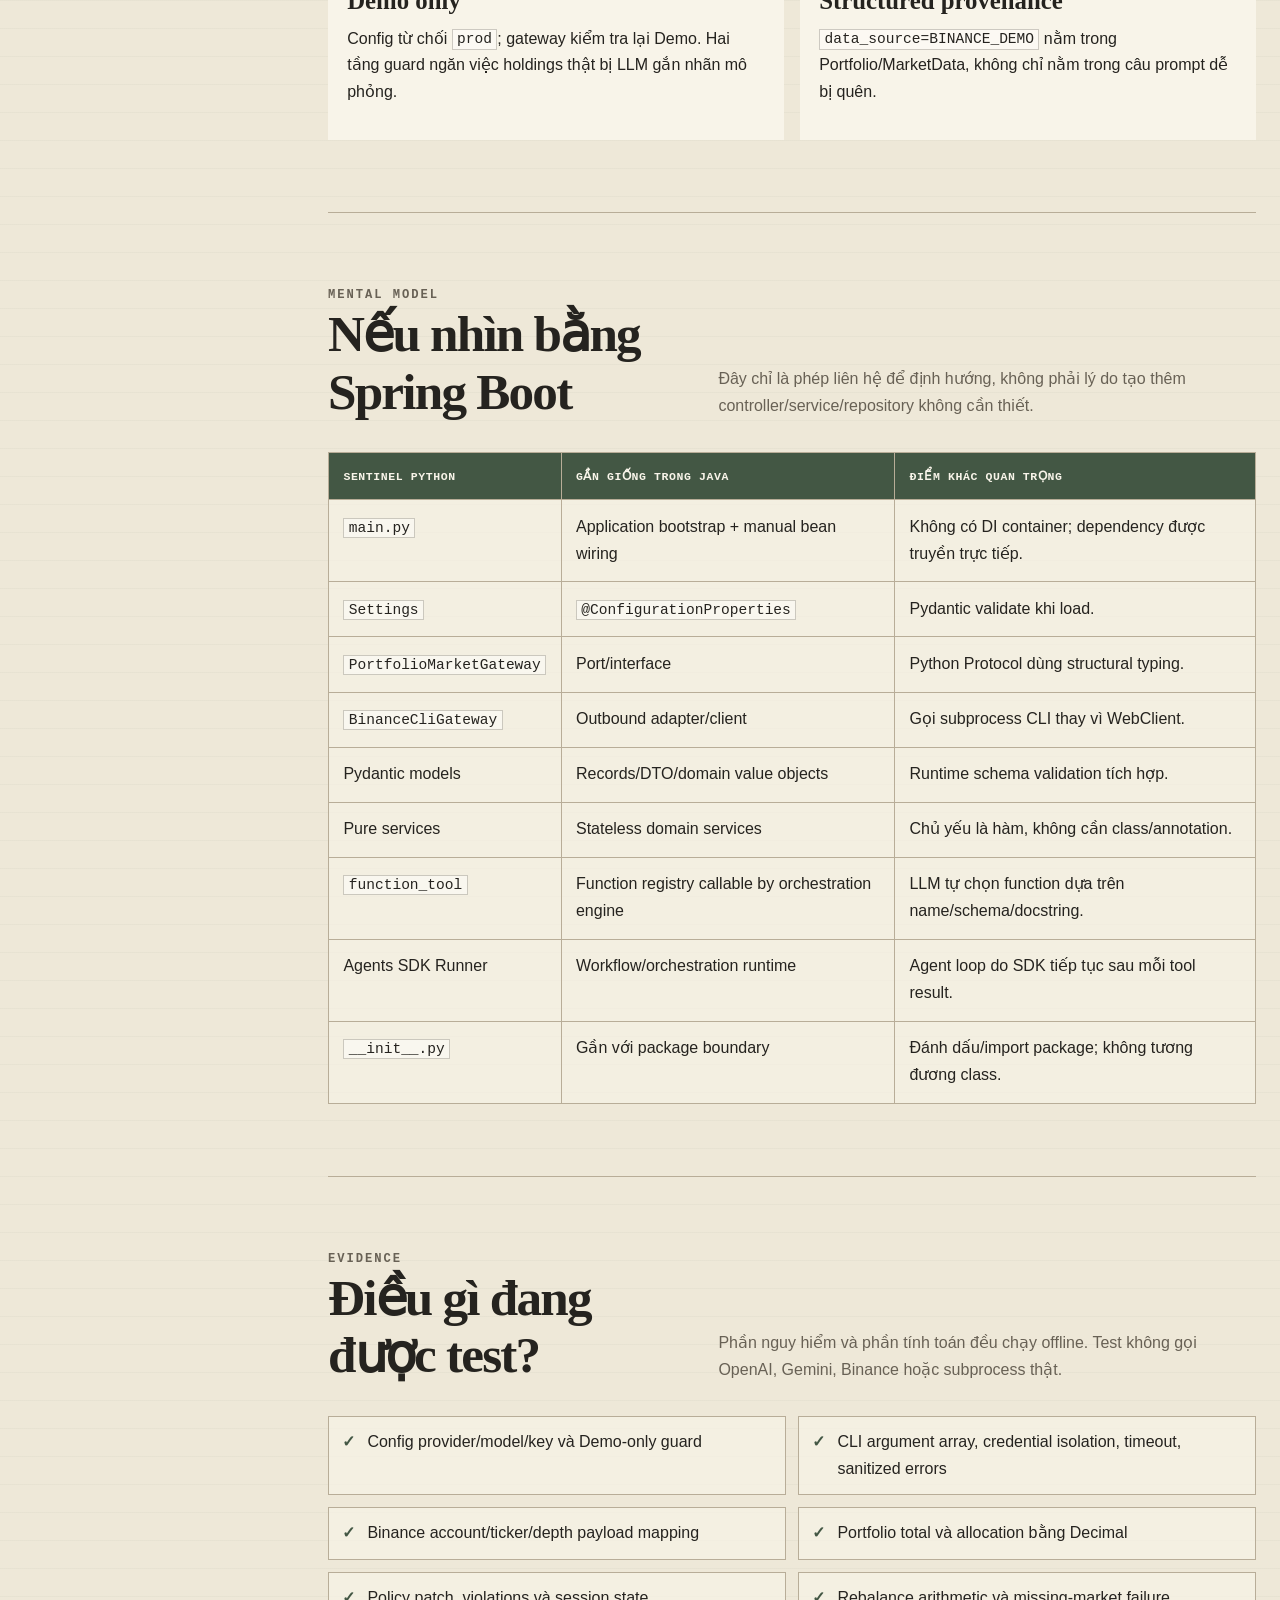
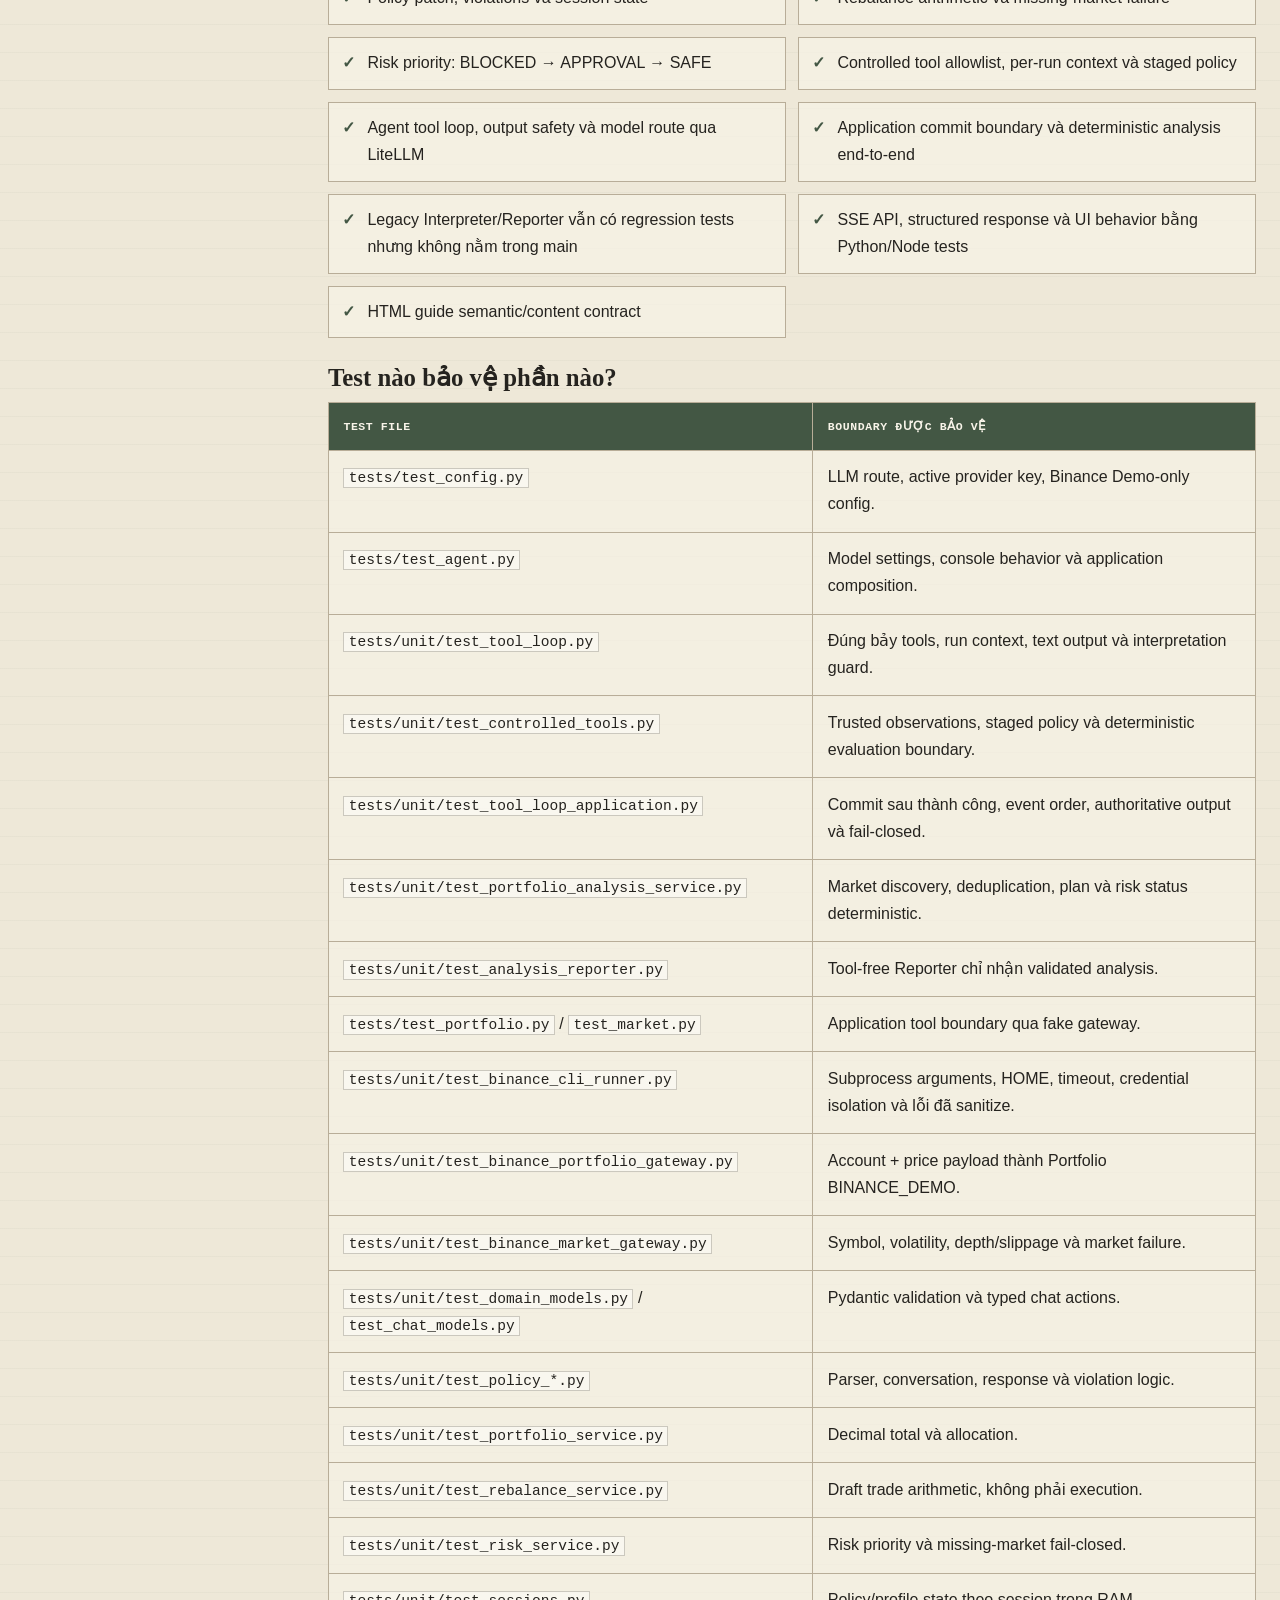
==== commit 05a8264f: "docs: explain chat-first model routing" ====
--- a/docs/sentinel-project-guide.html
+++ b/docs/sentinel-project-guide.html
@@ -689,7 +689,7 @@
             <article class="card">
               <span class="status live">ĐÃ HOẠT ĐỘNG</span>
               <h3>FastAPI + streaming UI</h3>
-              <p>UI chat vintage gọi SSE thật, hiển thị activity allowlist và map structured response. Approval, execution và verification vẫn chưa có.</p>
+              <p>UI chat-first gọi SSE thật, hiển thị Agent Pulse nhỏ dưới từng câu trả lời và map structured response. Approval, execution và verification vẫn chưa có.</p>
             </article>
           </div>
 
@@ -937,6 +937,7 @@
 ├── app/
 │   ├── api.py              # FastAPI + SSE + static web
 │   ├── bootstrap.py        # composition root dùng chung
+│   ├── model_catalog.py    # allowlist route LLM cho UI
 │   ├── agent/              # controlled tool loop, context và prompts
 │   ├── tools/              # ví dụ giáo dục cũ
 │   ├── gateways.py         # application-owned interface
@@ -946,7 +947,7 @@
 │   ├── sessions.py         # policy/profile state trong RAM
 │   └── config.py           # environment → validated Settings
 ├── tests/                  # offline verification
-├── web/                    # vintage streaming chat UI
+├── web/                    # chat-first UI + Agent Pulse
 └── docs/                   # kiến trúc và hướng dẫn</pre>
 
           <div class="file-toolbar" aria-label="Điều khiển danh sách file">
@@ -978,6 +979,11 @@
                 <p class="relation"><strong>Input:</strong> environment variables. <strong>Output:</strong> immutable <code>Settings</code>. <strong>Dùng bởi:</strong> main, Agent, CLI runner.</p>
               </article>
               <article class="file">
+                <h4><a href="../app/model_catalog.py">app/model_catalog.py</a></h4>
+                <p>Biến backend allowlist thành các route LLM hợp lệ và loại provider chưa có API key.</p>
+                <p class="relation"><strong>Dùng bởi:</strong> API model picker và tool loop. UI không thể gửi model tùy ý để bỏ qua allowlist.</p>
+              </article>
+              <article class="file">
                 <h4><a href="../app/gateways.py">app/gateways.py</a></h4>
                 <p>Protocol do application sở hữu, định nghĩa <code>get_portfolio()</code> và <code>get_market_data()</code>.</p>
                 <p class="relation"><strong>Phụ thuộc:</strong> domain models. <strong>Được implement bởi:</strong> BinanceCliGateway. <strong>Dùng bởi:</strong> controlled tool handlers.</p>
@@ -1214,12 +1220,12 @@
               </article>
               <article class="file">
                 <h4><a href="../web/index.html">web/index.html</a></h4>
-                <p>Vintage chat UI thật: input, conversation, activity, policy/profile context, tool evidence và report.</p>
+                <p>Chat-first UI thật: conversation ở trung tâm, model picker nhỏ và Agent Pulse riêng dưới từng câu trả lời.</p>
                 <p class="relation"><strong>Liên kết:</strong> styles.css + app.js + FastAPI cùng origin.</p>
               </article>
               <article class="file">
                 <h4><a href="../web/app.js">web/app.js và web/styles.css</a></h4>
-                <p>Gửi chat, đọc SSE stream và map structured JSON lên UI; CSS giữ visual language vintage.</p>
+                <p>Gửi chat, đọc SSE stream và map structured JSON lên UI; CSS dùng graphite dịu cùng điểm nhấn vàng kiểu Binance.</p>
                 <p class="relation"><strong>Không chứa:</strong> LLM key, Binance key, raw tool result hoặc hard-coded financial facts.</p>
               </article>
               <article class="file">
@@ -1276,6 +1282,10 @@
           </div>
 
           <p><code>Settings.agents_model</code> tạo route; <code>create_sentinel_agent()</code> truyền route đó vào <code>Agent(model=...)</code>. Vì vậy thay model là thay cấu hình, không sửa source Agent.</p>
+          <div class="note">
+            <p><strong>Model picker hoạt động an toàn:</strong> <code>LLM_ALLOWED_MODELS là allowlist ở backend</code>, không phải danh sách fetch tự do từ provider. <code>GET /api/models</code> chỉ trả route đã bật và không trả API key. UI gửi route đã chọn vào <code>POST /api/chat/stream</code>; backend validate lại trước khi chạy. Đổi model vẫn giữ cùng session nên chat, policy và profile tiếp tục.</p>
+            <p>Agent Pulse là activity an toàn từ tool events, không phải chain-of-thought.</p>
+          </div>
         </section>
 
         <section id="binance">
@@ -1457,7 +1467,7 @@
             <li>
               <span class="phase">DONE 02</span>
               <h3>UI thật</h3>
-              <p>UI đã nhận activity backend và render portfolio, policy, profile, market và risk result.</p>
+              <p>Chat-first UI đã nhận activity backend qua Agent Pulse và render portfolio, market cùng risk result từ structured response.</p>
             </li>
             <li>
               <span class="phase">NEXT 03</span>
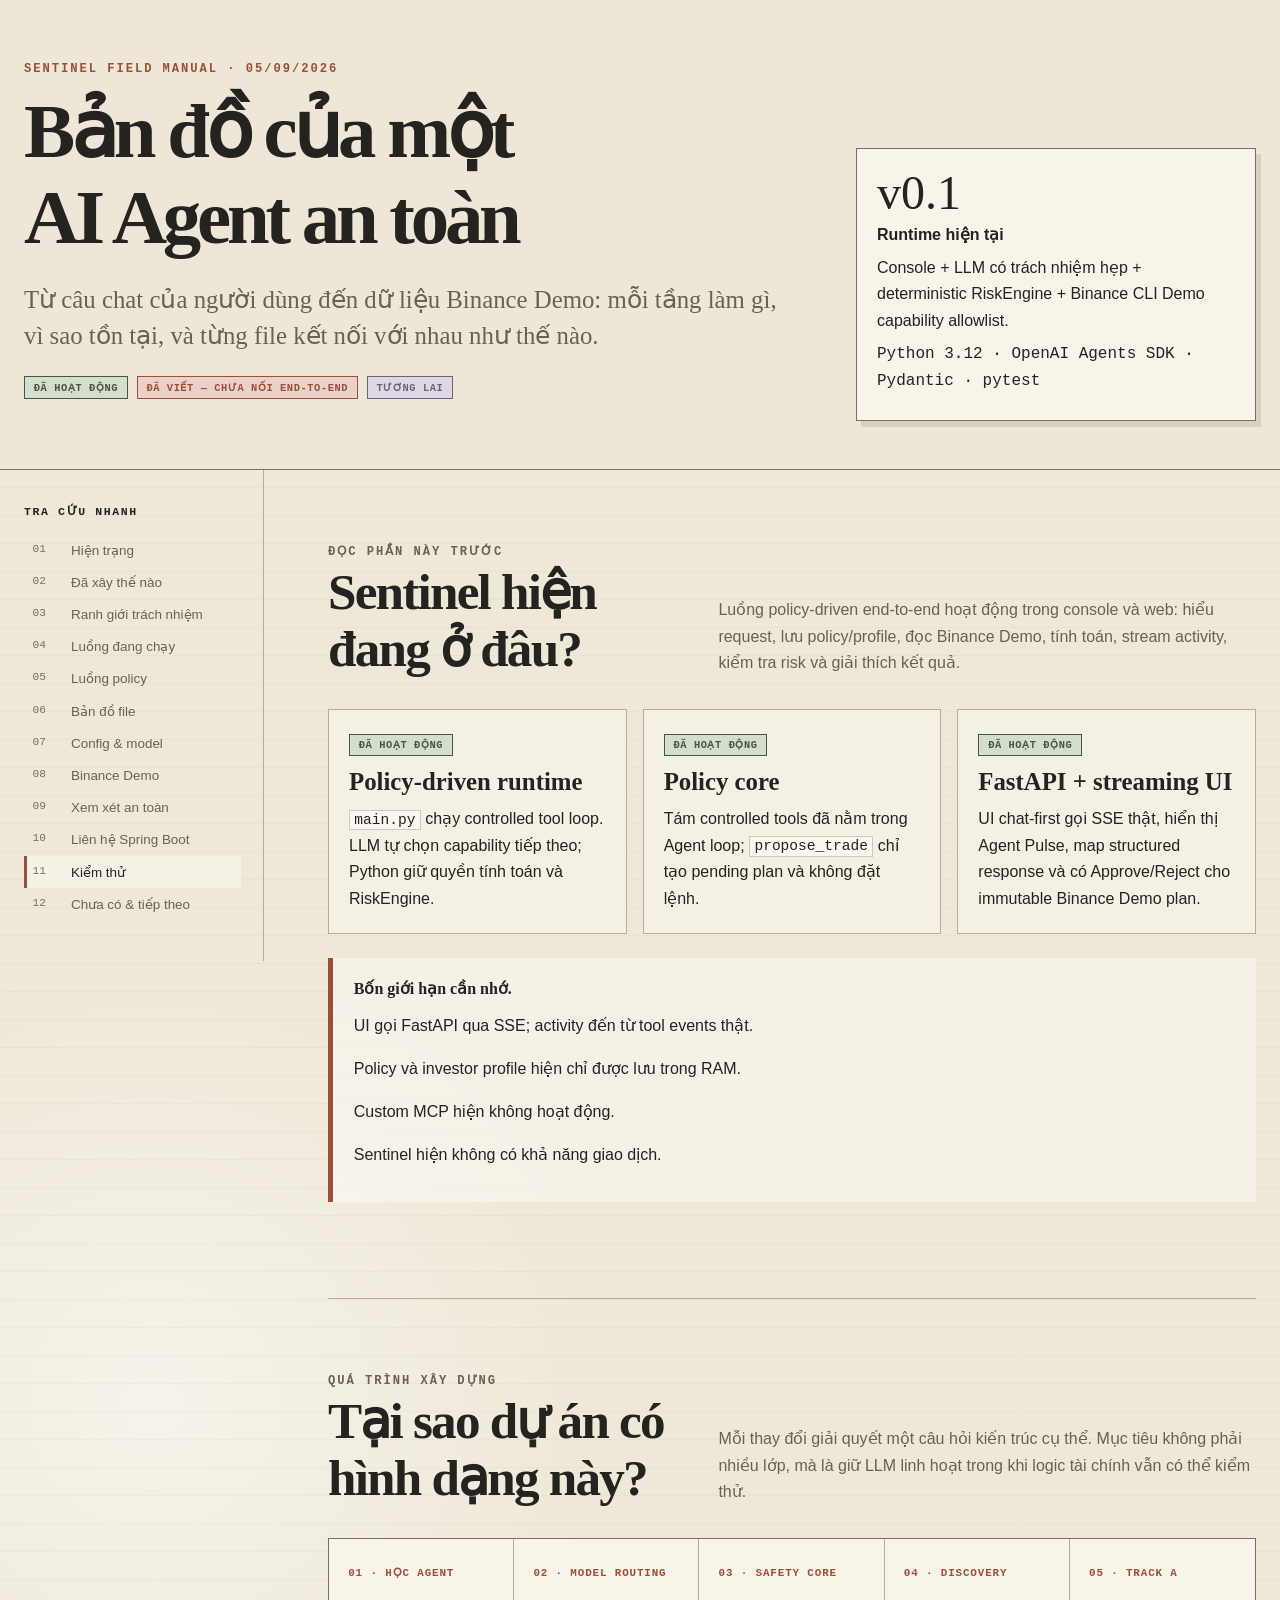
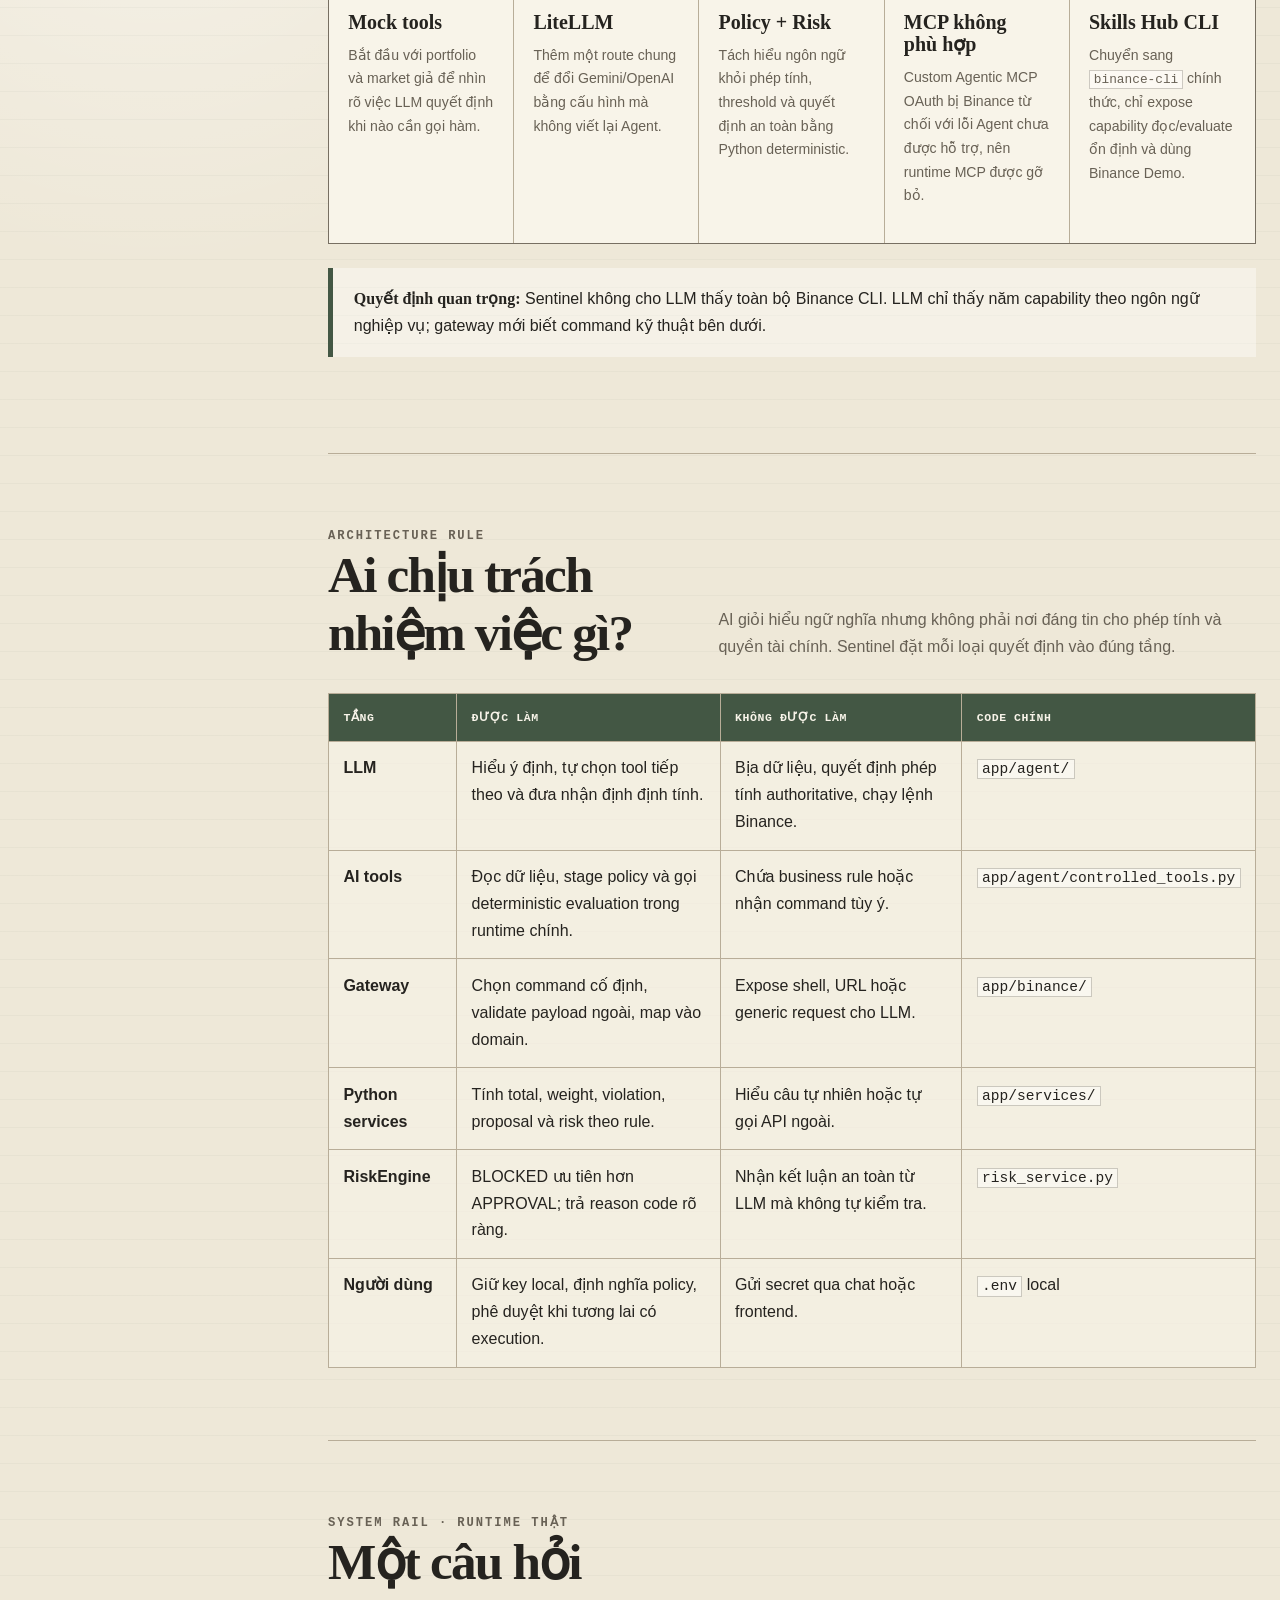
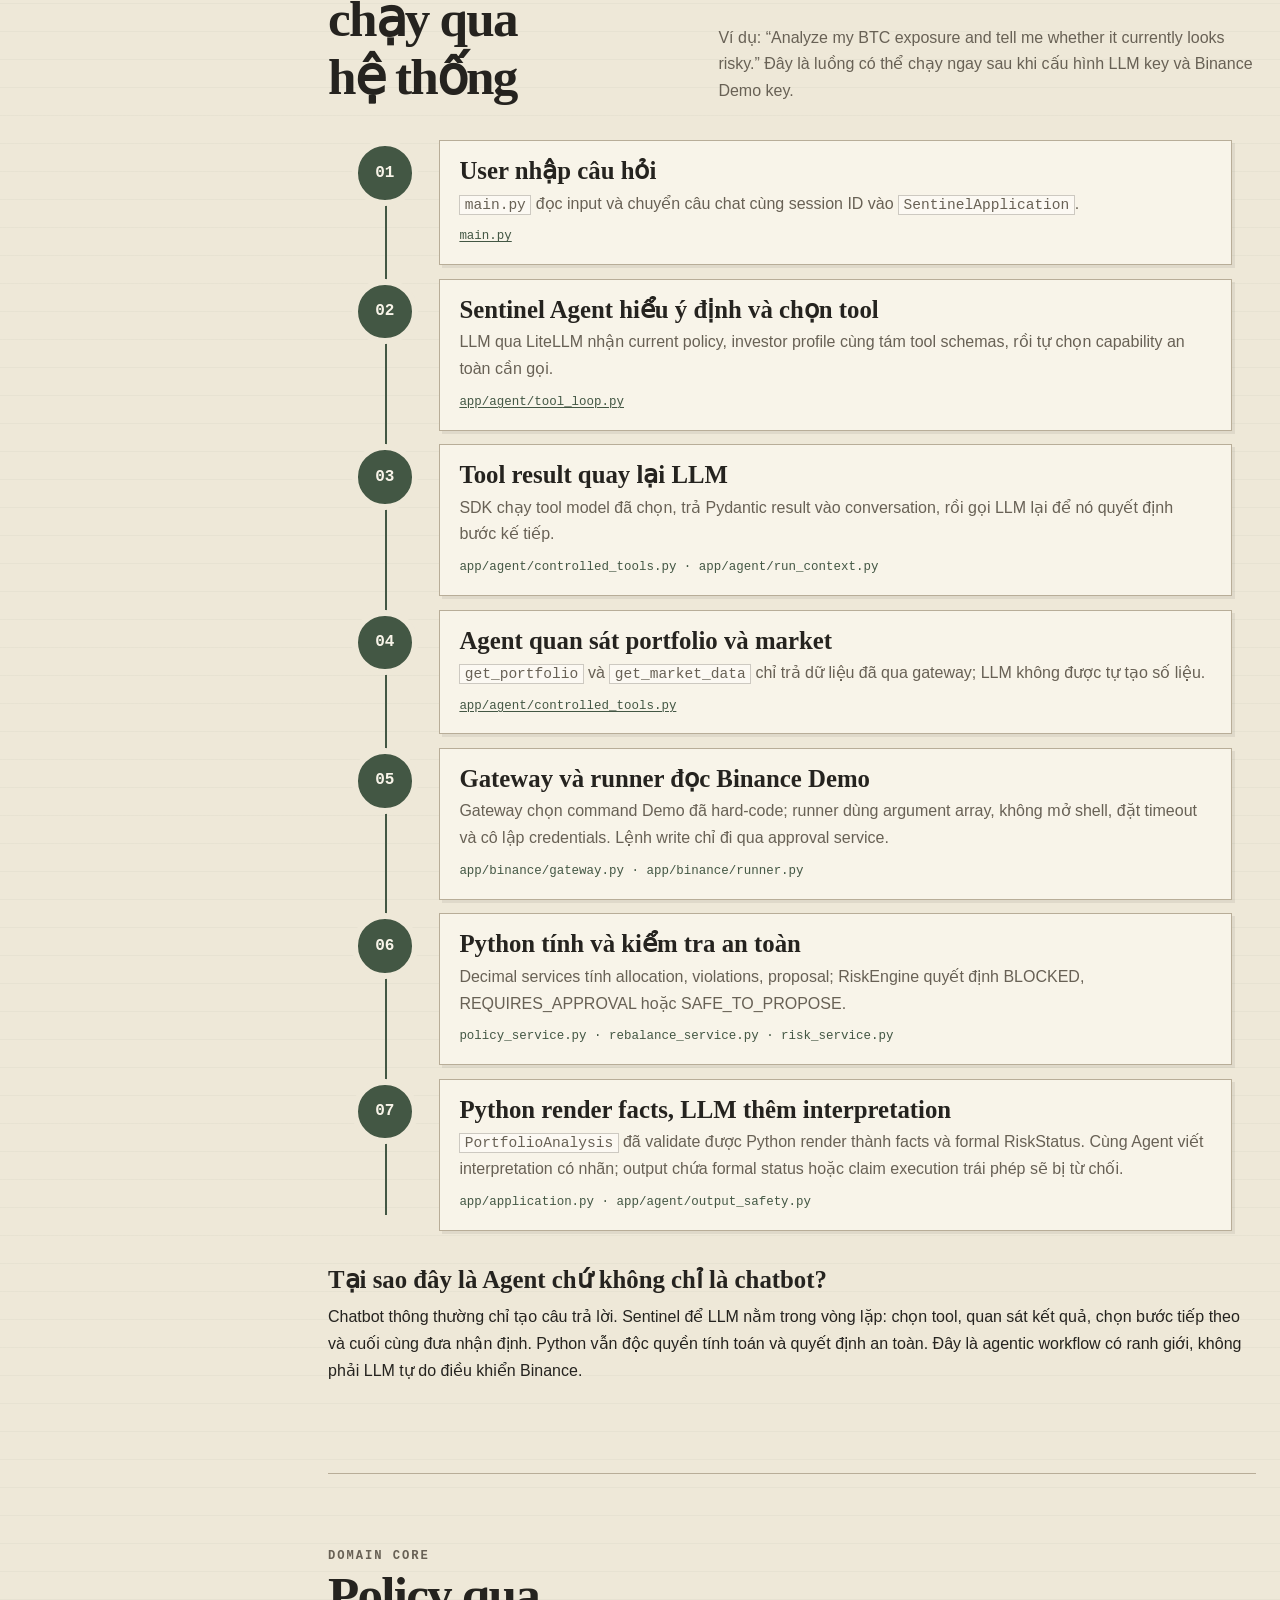
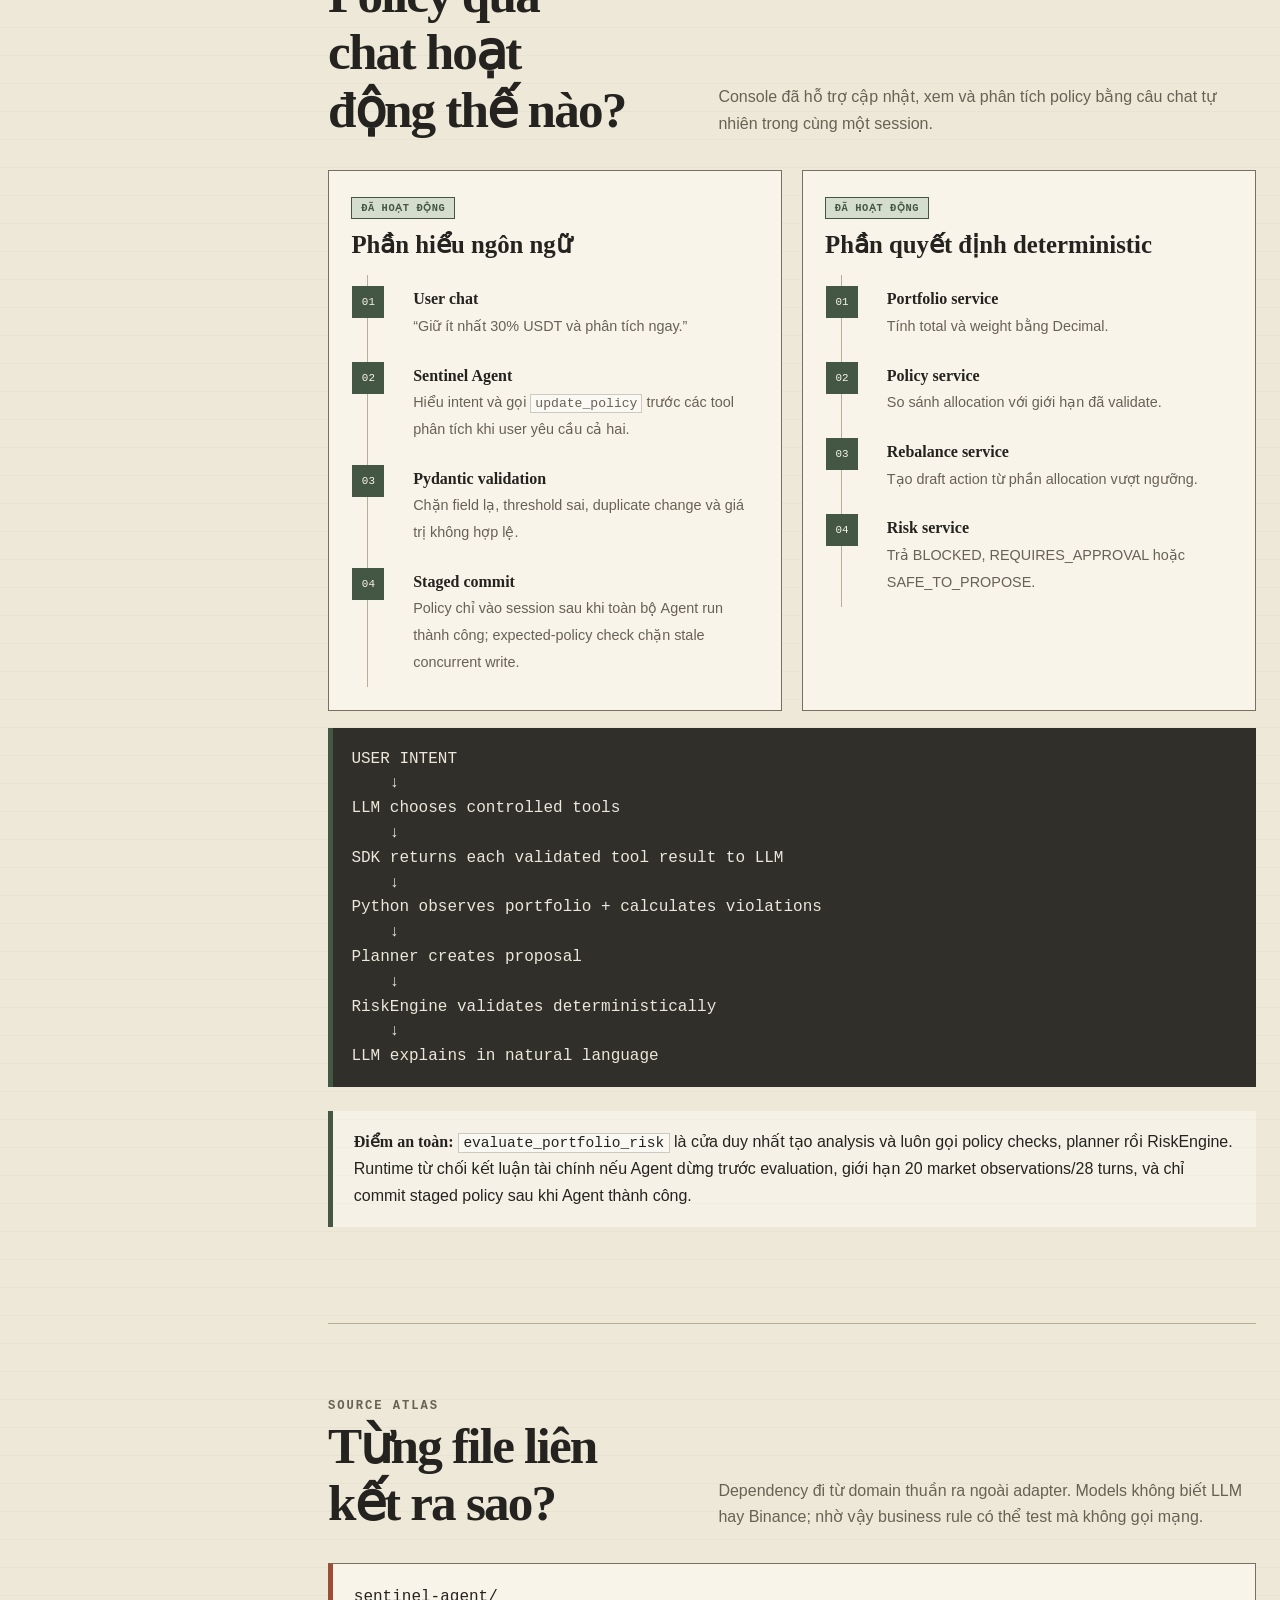
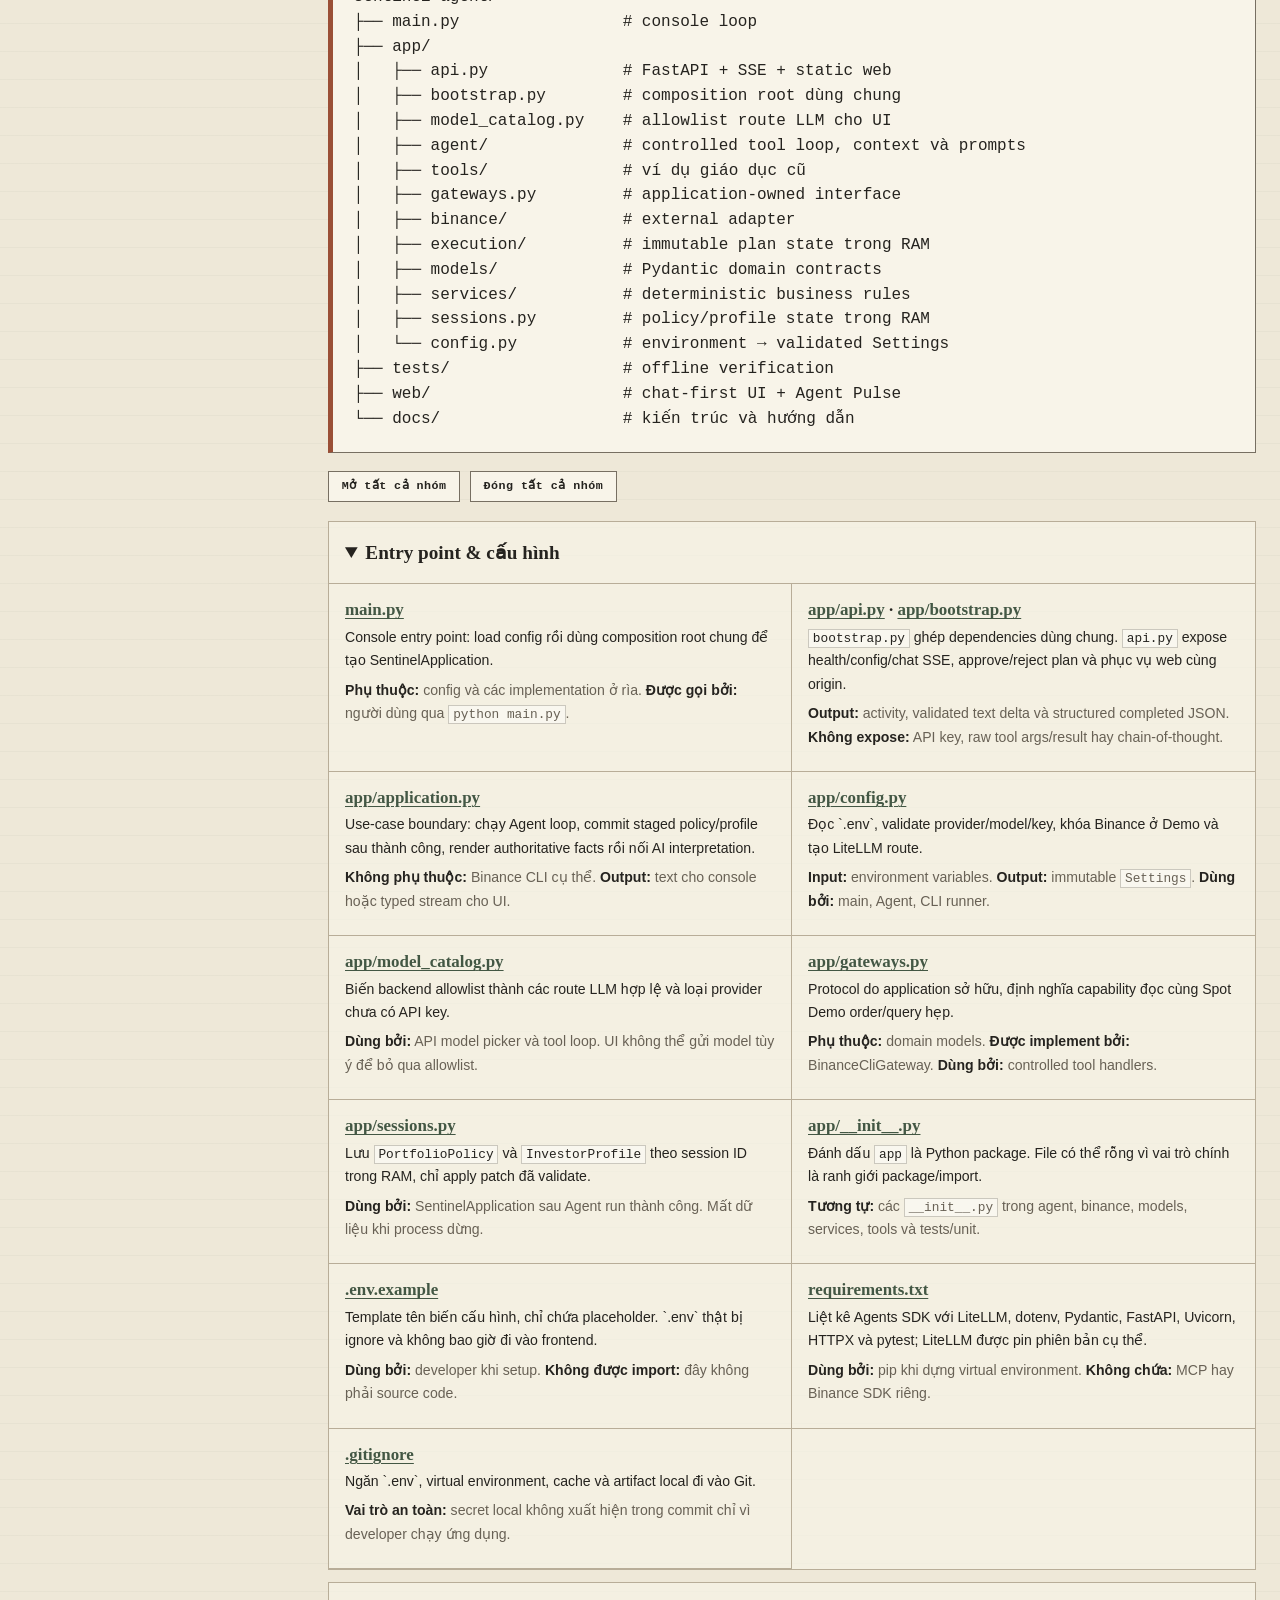
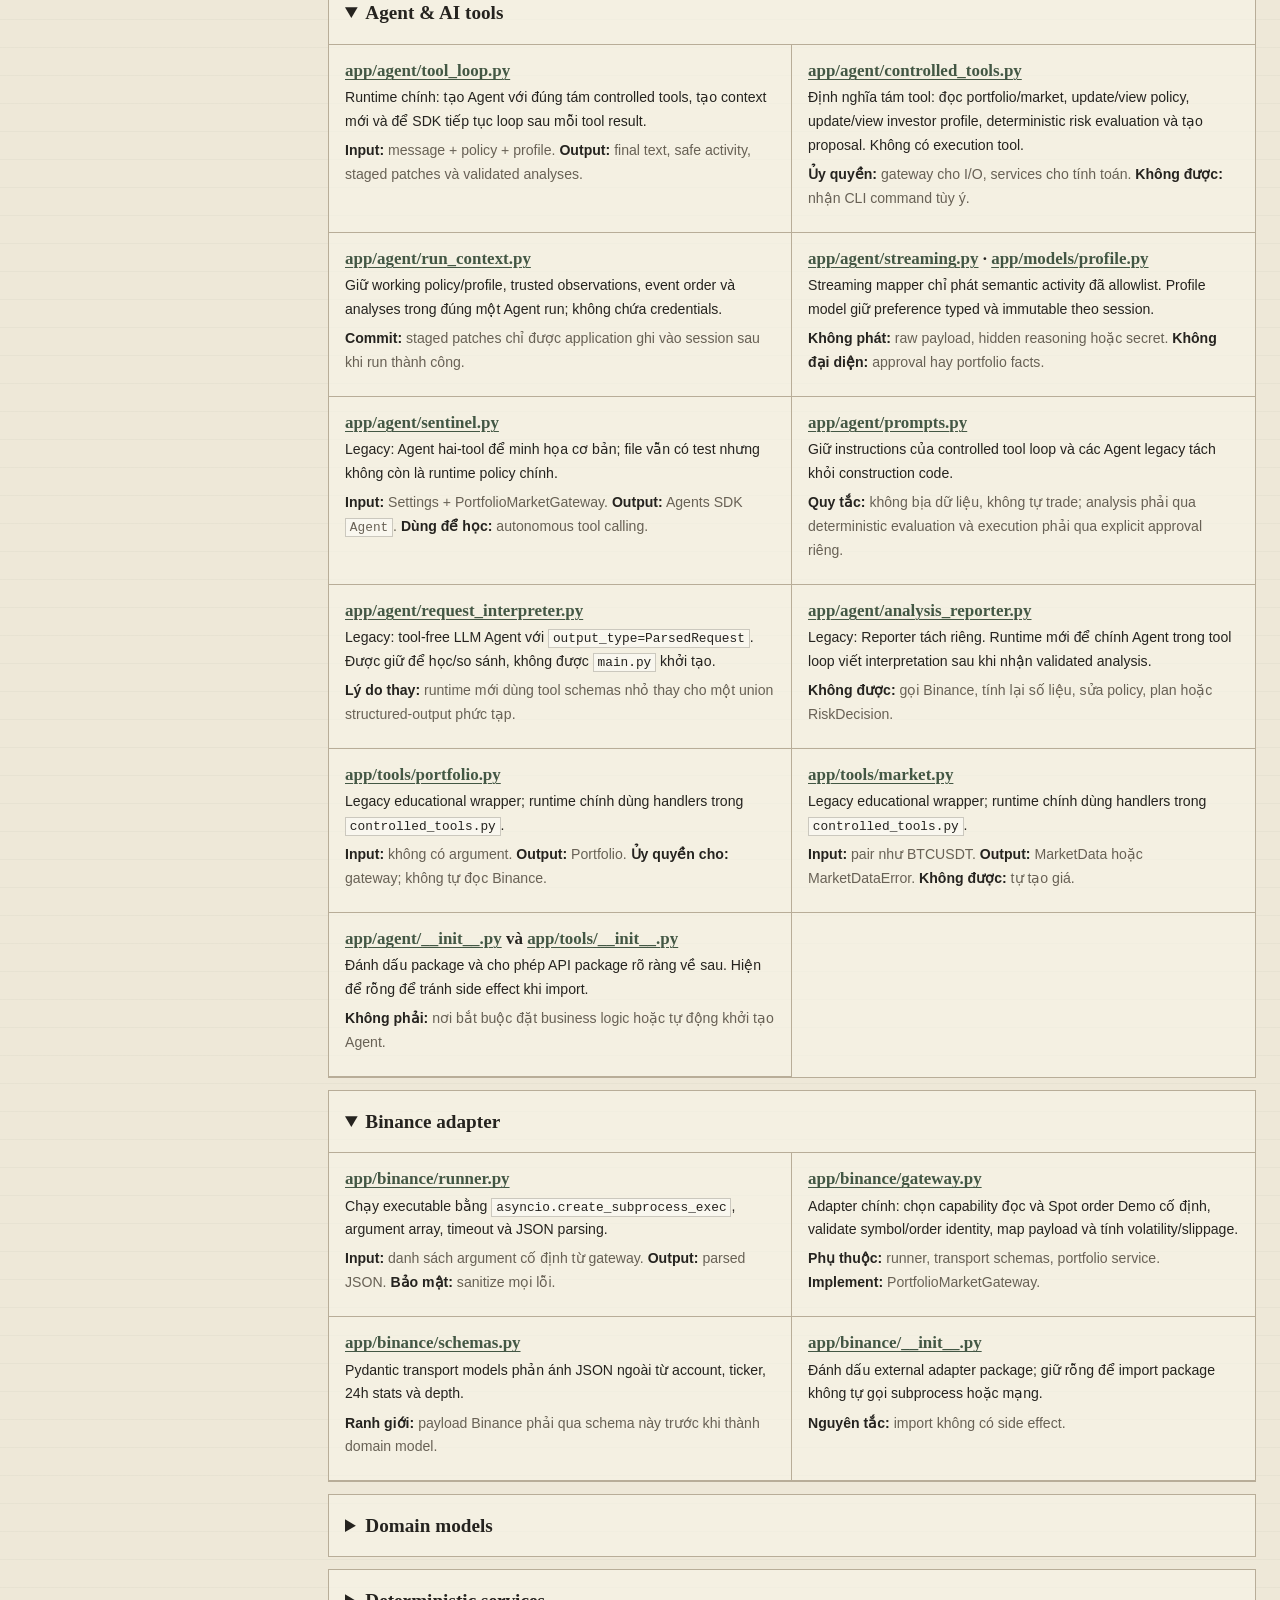
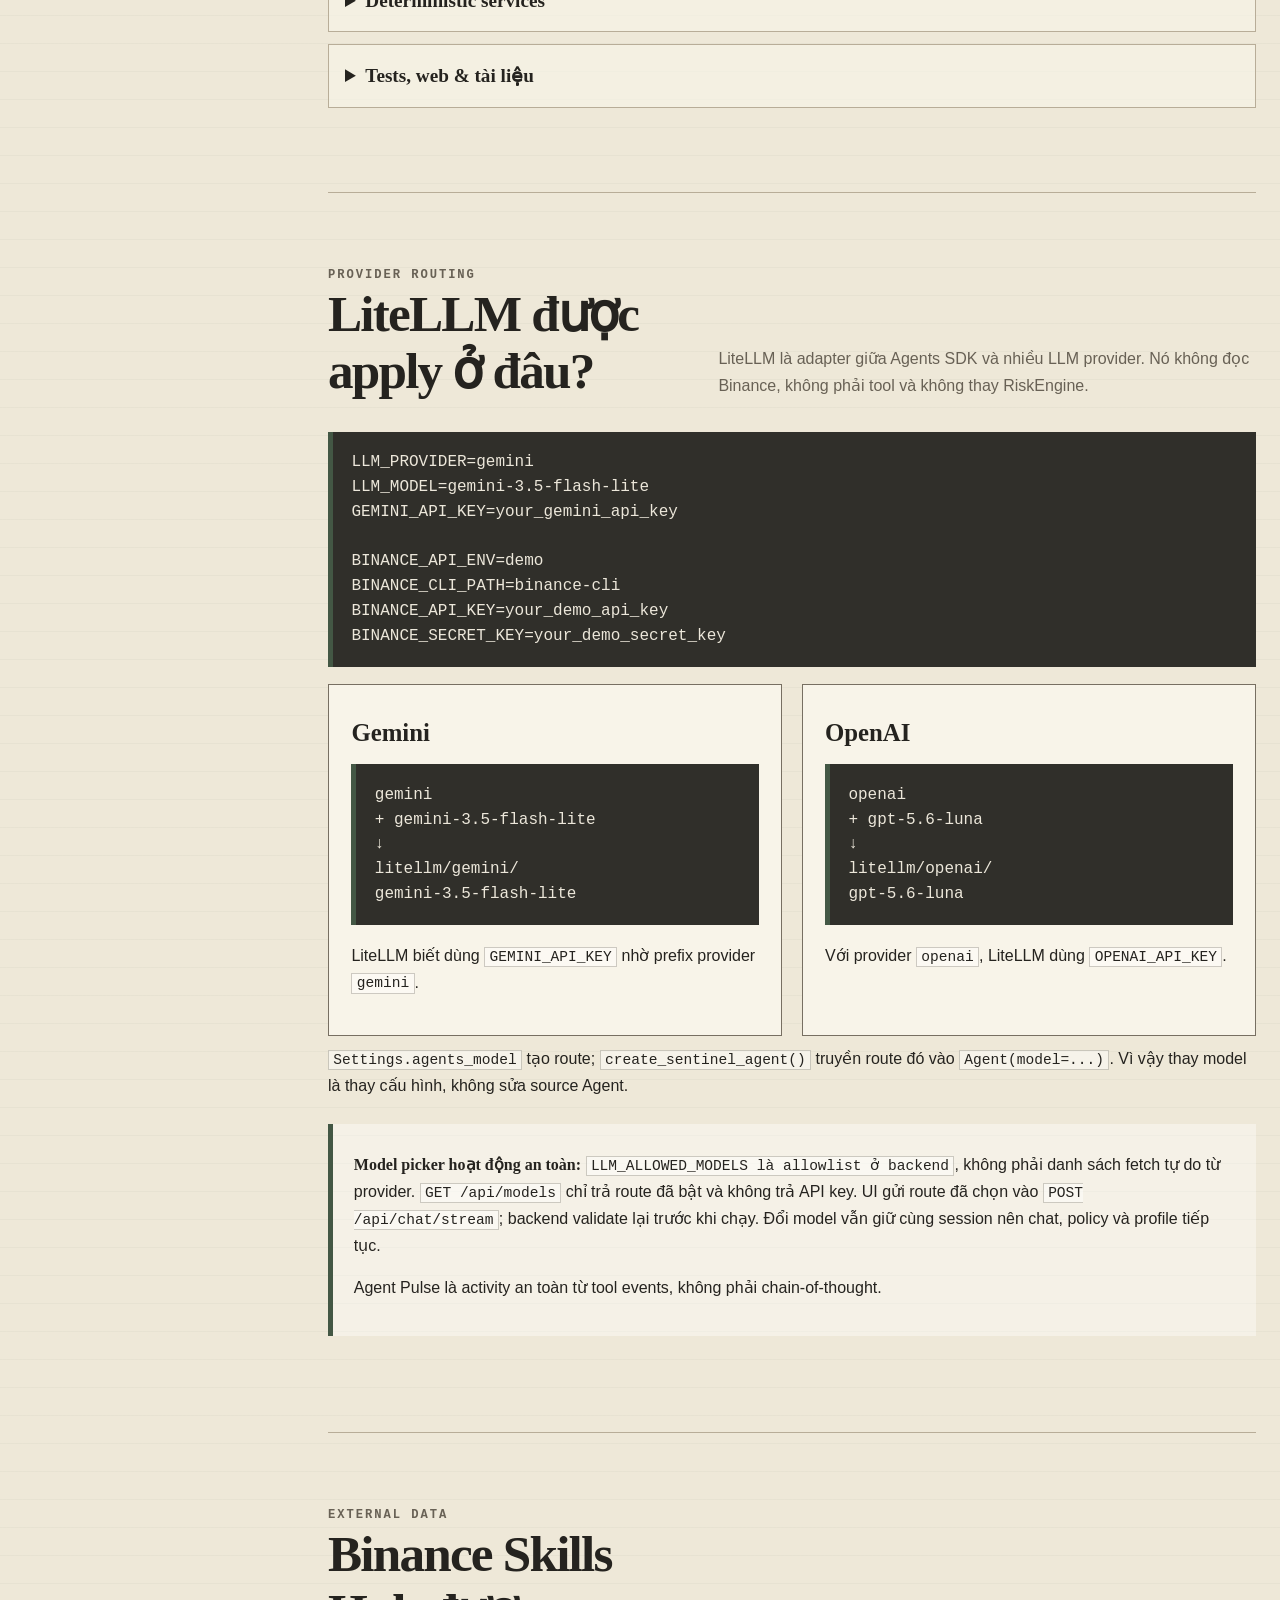
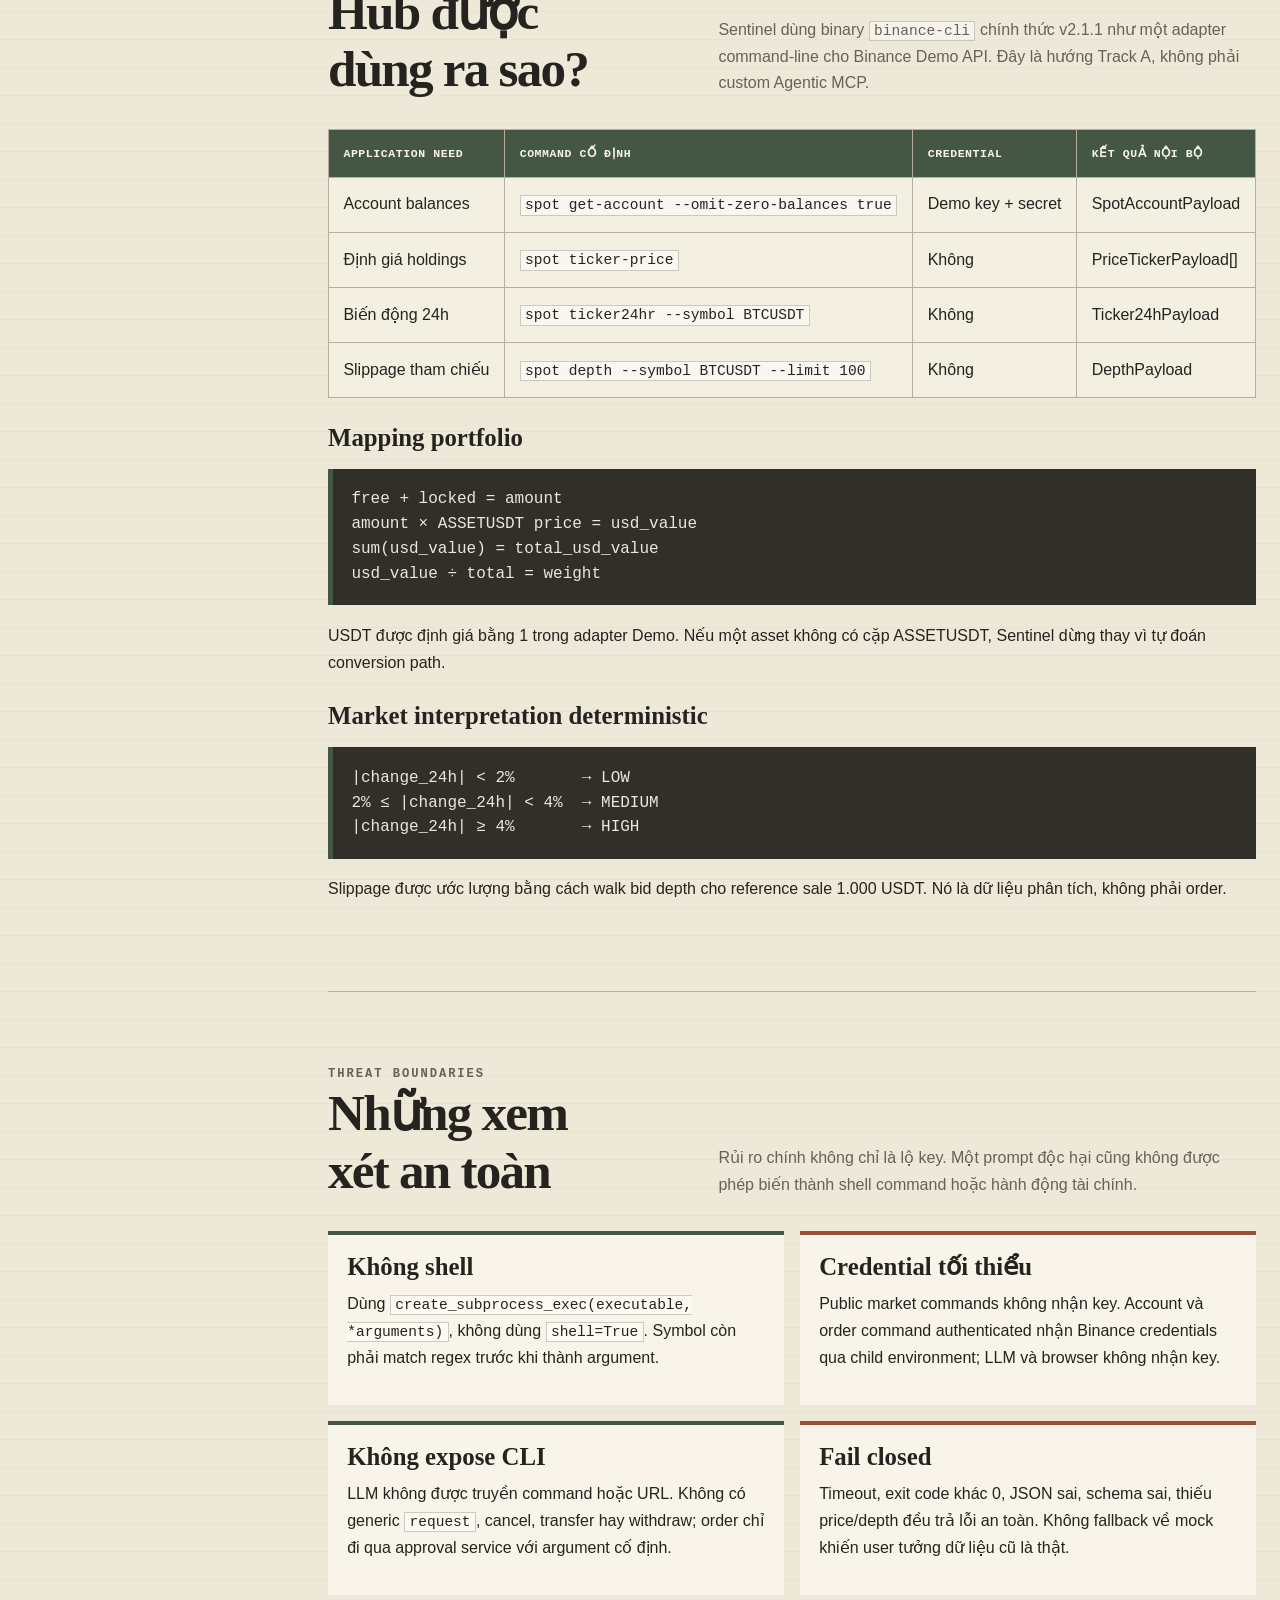
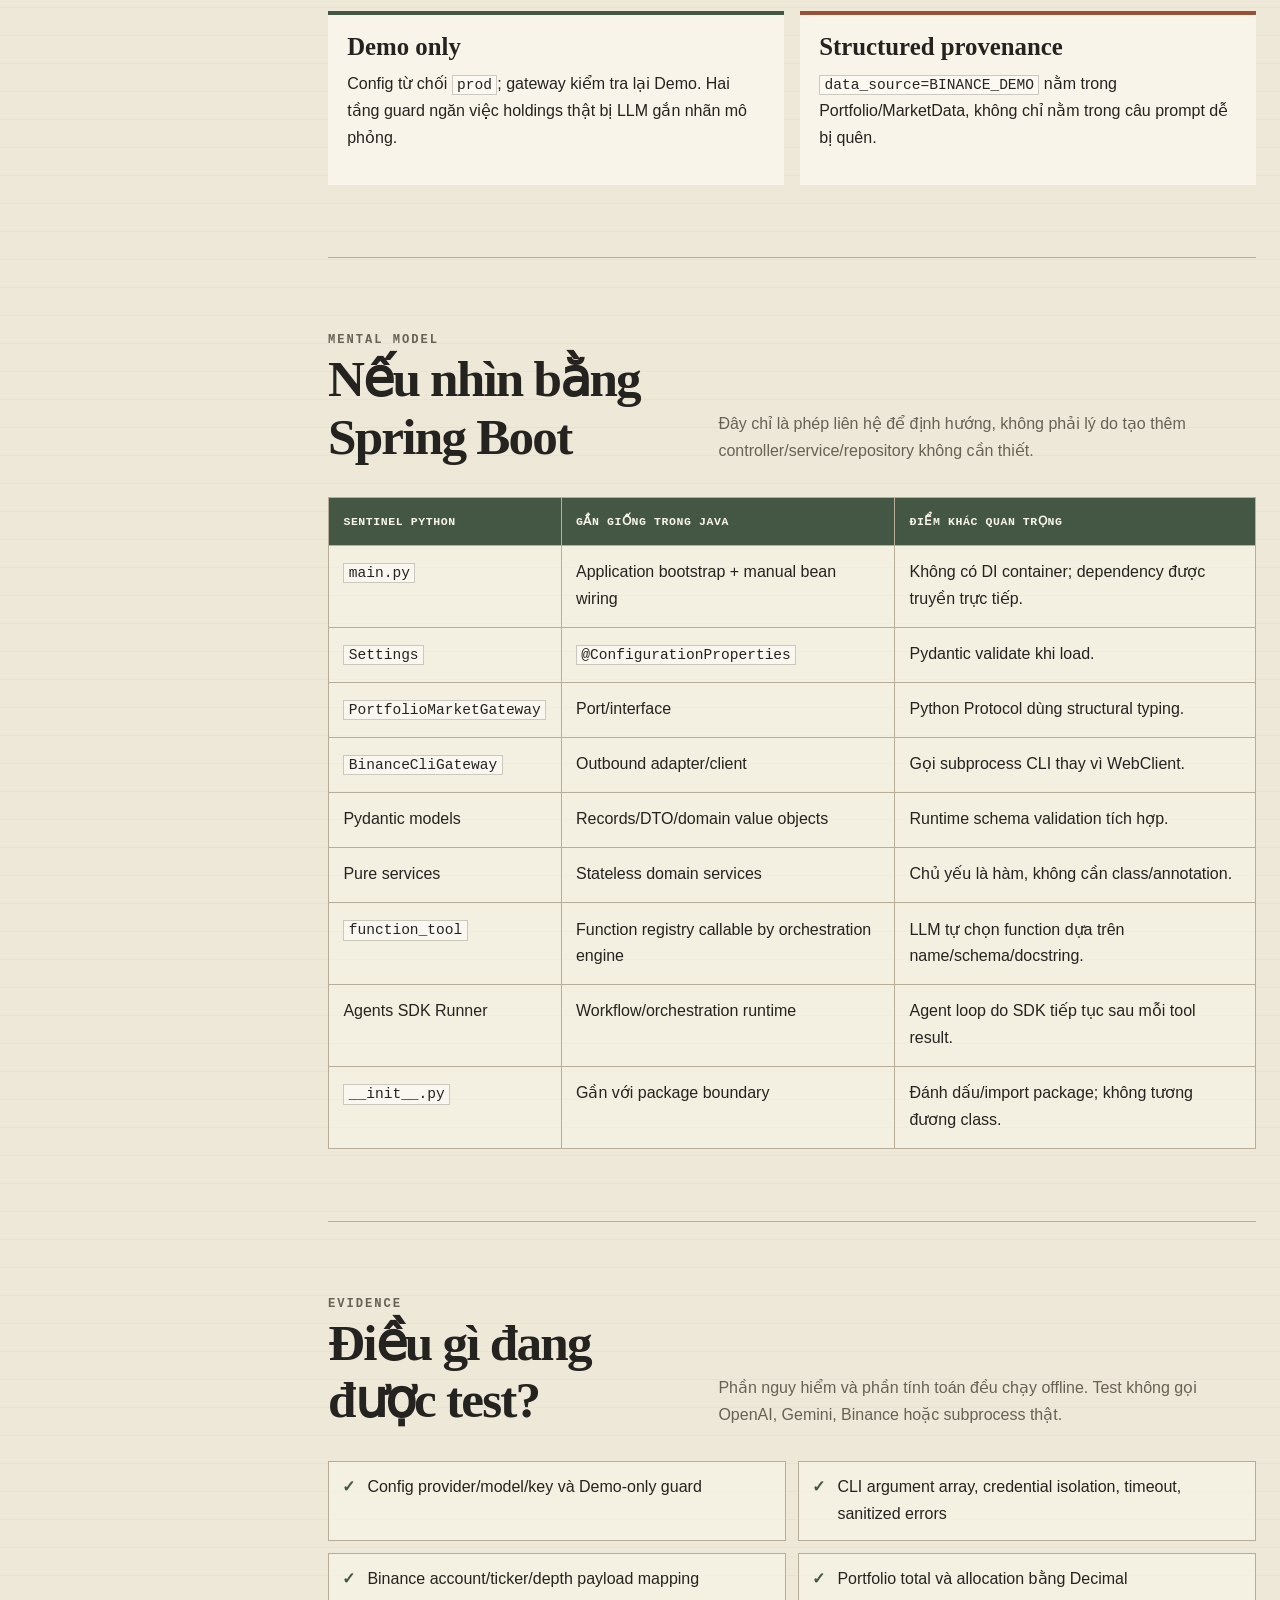
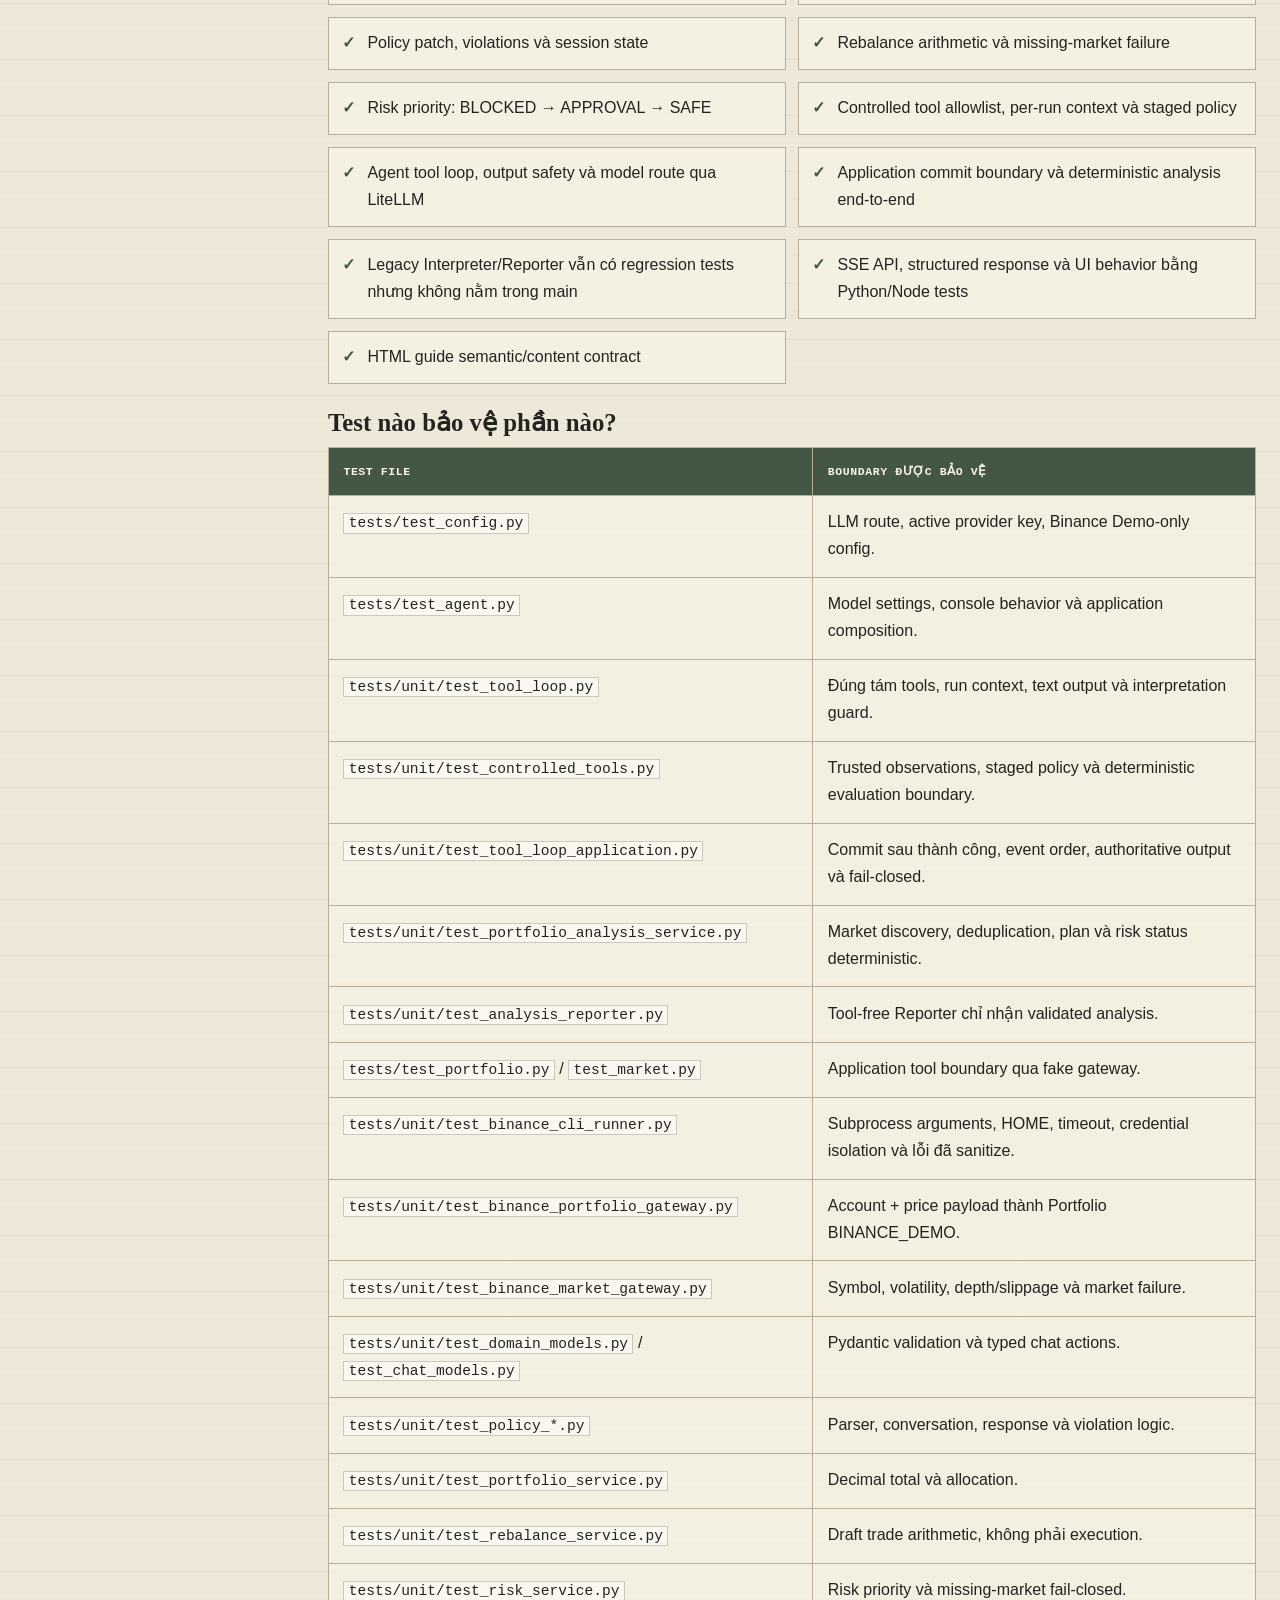
==== commit d7dd511d: "feat: add controlled Binance Demo execution" ====
--- a/docs/sentinel-project-guide.html
+++ b/docs/sentinel-project-guide.html
@@ -640,7 +640,7 @@
         <aside class="issue-card" aria-label="Tóm tắt phiên bản">
           <span class="number">v0.1</span>
           <p><strong>Runtime hiện tại</strong></p>
-          <p>Console + hai LLM có trách nhiệm hẹp + deterministic RiskEngine + Binance CLI read-only.</p>
+          <p>Console + LLM có trách nhiệm hẹp + deterministic RiskEngine + Binance CLI Demo capability allowlist.</p>
           <p class="utility">Python 3.12 · OpenAI Agents SDK · Pydantic · pytest</p>
         </aside>
       </div>
@@ -684,12 +684,12 @@
             <article class="card">
               <span class="status live">ĐÃ HOẠT ĐỘNG</span>
               <h3>Policy core</h3>
-              <p>Bảy controlled tools, policy/profile session RAM, allocation, violation, rebalance và RiskEngine đã nằm trong Agent loop.</p>
+              <p>Tám controlled tools đã nằm trong Agent loop; <code>propose_trade</code> chỉ tạo pending plan và không đặt lệnh.</p>
             </article>
             <article class="card">
               <span class="status live">ĐÃ HOẠT ĐỘNG</span>
               <h3>FastAPI + streaming UI</h3>
-              <p>UI chat-first gọi SSE thật, hiển thị Agent Pulse nhỏ dưới từng câu trả lời và map structured response. Approval, execution và verification vẫn chưa có.</p>
+              <p>UI chat-first gọi SSE thật, hiển thị Agent Pulse, map structured response và có Approve/Reject cho immutable Binance Demo plan.</p>
             </article>
           </div>
 
@@ -822,7 +822,7 @@
               <span class="rail-index">02</span>
               <div class="rail-body">
                 <h3>Sentinel Agent hiểu ý định và chọn tool</h3>
-                <p>LLM qua LiteLLM nhận current policy, investor profile cùng bảy tool schemas, rồi tự chọn capability an toàn cần gọi.</p>
+                <p>LLM qua LiteLLM nhận current policy, investor profile cùng tám tool schemas, rồi tự chọn capability an toàn cần gọi.</p>
                 <a class="path" href="../app/agent/tool_loop.py">app/agent/tool_loop.py</a>
               </div>
             </li>
@@ -846,7 +846,7 @@
               <span class="rail-index">05</span>
               <div class="rail-body">
                 <h3>Gateway và runner đọc Binance Demo</h3>
-                <p>Gateway chọn command read-only đã hard-code; runner dùng argument array, không mở shell, đặt timeout và cô lập credentials.</p>
+                <p>Gateway chọn command Demo đã hard-code; runner dùng argument array, không mở shell, đặt timeout và cô lập credentials. Lệnh write chỉ đi qua approval service.</p>
                 <span class="path">app/binance/gateway.py · app/binance/runner.py</span>
               </div>
             </li>
@@ -942,6 +942,7 @@
 │   ├── tools/              # ví dụ giáo dục cũ
 │   ├── gateways.py         # application-owned interface
 │   ├── binance/            # external adapter
+│   ├── execution/          # immutable plan state trong RAM
 │   ├── models/             # Pydantic domain contracts
 │   ├── services/           # deterministic business rules
 │   ├── sessions.py         # policy/profile state trong RAM
@@ -965,7 +966,7 @@
               </article>
               <article class="file">
                 <h4><a href="../app/api.py">app/api.py</a> · <a href="../app/bootstrap.py">app/bootstrap.py</a></h4>
-                <p><code>bootstrap.py</code> ghép dependencies dùng chung. <code>api.py</code> expose health/config/chat SSE và phục vụ web cùng origin.</p>
+                <p><code>bootstrap.py</code> ghép dependencies dùng chung. <code>api.py</code> expose health/config/chat SSE, approve/reject plan và phục vụ web cùng origin.</p>
                 <p class="relation"><strong>Output:</strong> activity, validated text delta và structured completed JSON. <strong>Không expose:</strong> API key, raw tool args/result hay chain-of-thought.</p>
               </article>
               <article class="file">
@@ -985,7 +986,7 @@
               </article>
               <article class="file">
                 <h4><a href="../app/gateways.py">app/gateways.py</a></h4>
-                <p>Protocol do application sở hữu, định nghĩa <code>get_portfolio()</code> và <code>get_market_data()</code>.</p>
+                <p>Protocol do application sở hữu, định nghĩa capability đọc cùng Spot Demo order/query hẹp.</p>
                 <p class="relation"><strong>Phụ thuộc:</strong> domain models. <strong>Được implement bởi:</strong> BinanceCliGateway. <strong>Dùng bởi:</strong> controlled tool handlers.</p>
               </article>
               <article class="file">
@@ -1021,12 +1022,12 @@
             <div class="file-list">
               <article class="file">
                 <h4><a href="../app/agent/tool_loop.py">app/agent/tool_loop.py</a></h4>
-                <p>Runtime chính: tạo Agent với đúng bảy controlled tools, tạo context mới và để SDK tiếp tục loop sau mỗi tool result.</p>
+                <p>Runtime chính: tạo Agent với đúng tám controlled tools, tạo context mới và để SDK tiếp tục loop sau mỗi tool result.</p>
                 <p class="relation"><strong>Input:</strong> message + policy + profile. <strong>Output:</strong> final text, safe activity, staged patches và validated analyses.</p>
               </article>
               <article class="file">
                 <h4><a href="../app/agent/controlled_tools.py">app/agent/controlled_tools.py</a></h4>
-                <p>Định nghĩa bảy tool: đọc portfolio/market, update/view policy, update/view investor profile và deterministic risk evaluation. Wire value đơn giản rồi Python parse; không có execution tool.</p>
+                <p>Định nghĩa tám tool: đọc portfolio/market, update/view policy, update/view investor profile, deterministic risk evaluation và tạo proposal. Không có execution tool.</p>
                 <p class="relation"><strong>Ủy quyền:</strong> gateway cho I/O, services cho tính toán. <strong>Không được:</strong> nhận CLI command tùy ý.</p>
               </article>
               <article class="file">
@@ -1047,7 +1048,7 @@
               <article class="file">
                 <h4><a href="../app/agent/prompts.py">app/agent/prompts.py</a></h4>
                 <p>Giữ instructions của controlled tool loop và các Agent legacy tách khỏi construction code.</p>
-                <p class="relation"><strong>Quy tắc:</strong> không bịa dữ liệu, không trade; analysis phải qua deterministic evaluation tool.</p>
+                <p class="relation"><strong>Quy tắc:</strong> không bịa dữ liệu, không tự trade; analysis phải qua deterministic evaluation và execution phải qua explicit approval riêng.</p>
               </article>
               <article class="file">
                 <h4><a href="../app/agent/request_interpreter.py">app/agent/request_interpreter.py</a></h4>
@@ -1087,7 +1088,7 @@
               </article>
               <article class="file">
                 <h4><a href="../app/binance/gateway.py">app/binance/gateway.py</a></h4>
-                <p>Adapter chính: chọn bốn command read-only, validate symbol, map payload và tính volatility/slippage.</p>
+                <p>Adapter chính: chọn capability đọc và Spot order Demo cố định, validate symbol/order identity, map payload và tính volatility/slippage.</p>
                 <p class="relation"><strong>Phụ thuộc:</strong> runner, transport schemas, portfolio service. <strong>Implement:</strong> PortfolioMarketGateway.</p>
               </article>
               <article class="file">
@@ -1196,6 +1197,16 @@
                 <h4><a href="../app/services/portfolio_analysis_service.py">app/services/portfolio_analysis_service.py</a></h4>
                 <p>Chứa cả use case cũ và các hàm pure mà controlled evaluation tool dùng để tìm market cần thiết, tạo plan và chạy RiskEngine.</p>
                 <p class="relation"><strong>Fail closed:</strong> thiếu observation bắt buộc thì không tạo recommendation.</p>
+              </article>
+              <article class="file">
+                <h4><a href="../app/services/trade_proposal_service.py">trade_proposal_service.py</a> · <a href="../app/services/execution_service.py">execution_service.py</a></h4>
+                <p>Proposal service áp hard limit, policy, balance, slippage và RiskEngine. Execution service xử lý approval, đọc dữ liệu mới, submit đúng một Demo order, query status rồi refresh portfolio.</p>
+                <p class="relation"><strong>Ranh giới:</strong> Agent chỉ gọi proposal; execution chỉ được gọi qua endpoint Approve cho đúng plan.</p>
+              </article>
+              <article class="file">
+                <h4><a href="../app/execution/store.py">app/execution/store.py</a> · <a href="../app/models/execution.py">app/models/execution.py</a></h4>
+                <p>Giữ immutable plan và state transition PENDING_APPROVAL → APPROVED → EXECUTING → EXECUTED/FAILED; hỗ trợ REJECTED và EXPIRED.</p>
+                <p class="relation"><strong>MVP:</strong> lưu RAM, mất khi process dừng; production cần persistent audit store.</p>
               </article>
               <article class="file">
                 <h4><a href="../app/services/__init__.py">app/services/__init__.py</a></h4>
@@ -1339,11 +1350,11 @@
             </article>
             <article class="decision">
               <h3>Credential tối thiểu</h3>
-              <p>Public market commands không nhận key. Chỉ account command authenticated nhận Binance credentials qua child environment; LLM keys không đi theo.</p>
+              <p>Public market commands không nhận key. Account và order command authenticated nhận Binance credentials qua child environment; LLM và browser không nhận key.</p>
             </article>
             <article class="decision">
               <h3>Không expose CLI</h3>
-              <p>LLM không được truyền command hoặc URL. Không có generic <code>request</code>, order, cancel, transfer hay withdraw trong application path.</p>
+              <p>LLM không được truyền command hoặc URL. Không có generic <code>request</code>, cancel, transfer hay withdraw; order chỉ đi qua approval service với argument cố định.</p>
             </article>
             <article class="decision">
               <h3>Fail closed</h3>
@@ -1419,7 +1430,7 @@
               <tbody>
                 <tr><td><code>tests/test_config.py</code></td><td>LLM route, active provider key, Binance Demo-only config.</td></tr>
                 <tr><td><code>tests/test_agent.py</code></td><td>Model settings, console behavior và application composition.</td></tr>
-                <tr><td><code>tests/unit/test_tool_loop.py</code></td><td>Đúng bảy tools, run context, text output và interpretation guard.</td></tr>
+                <tr><td><code>tests/unit/test_tool_loop.py</code></td><td>Đúng tám tools, run context, text output và interpretation guard.</td></tr>
                 <tr><td><code>tests/unit/test_controlled_tools.py</code></td><td>Trusted observations, staged policy và deterministic evaluation boundary.</td></tr>
                 <tr><td><code>tests/unit/test_tool_loop_application.py</code></td><td>Commit sau thành công, event order, authoritative output và fail-closed.</td></tr>
                 <tr><td><code>tests/unit/test_portfolio_analysis_service.py</code></td><td>Market discovery, deduplication, plan và risk status deterministic.</td></tr>
@@ -1455,7 +1466,7 @@
               <p class="eyebrow">Road ahead</p>
               <h2>Chưa có gì, nên làm gì tiếp?</h2>
             </div>
-            <p>Core policy analysis, FastAPI, SSE và UI chat đã chạy. Các bước dưới đây chưa có trong runtime hiện tại.</p>
+            <p>Core policy analysis, FastAPI, SSE, UI chat và controlled Binance Demo execution đã chạy. Các bước dưới đây là hardening tiếp theo.</p>
           </div>
 
           <ol class="journey">
@@ -1475,14 +1486,14 @@
               <p>Lưu policy, analysis snapshot và trạng thái plan thay cho session RAM.</p>
             </li>
             <li>
-              <span class="phase">NEXT 04</span>
-              <h3>Approval state</h3>
-              <p>Approve/Reject rõ ràng, không suy approval từ câu chat mơ hồ.</p>
+              <span class="phase">DONE 04</span>
+              <h3>Approval + Demo execution</h3>
+              <p>Approve/Reject rõ ràng, revalidation, idempotent Demo order và post-execution verification đã có; mặc định bị tắt bằng config.</p>
             </li>
             <li>
               <span class="phase">LATER</span>
-              <h3>Execution</h3>
-              <p>Chỉ cân nhắc sau risk validation, authorization, idempotency, audit và post-execution verification.</p>
+              <h3>Production hardening</h3>
+              <p>Authentication, persistent audit store và production deployment vẫn chưa thuộc phạm vi local hackathon MVP.</p>
             </li>
           </ol>
 
@@ -1496,7 +1507,7 @@
     <footer>
       <div class="footer-inner">
         <p><strong>Sentinel Project Guide</strong> · tài liệu phản ánh repository ngày 05/09/2026.</p>
-        <p>Documentation only · Demo data · No trading · No active MCP</p>
+        <p>Binance Demo only · Explicit approval · No transfer/withdrawal · No active MCP</p>
       </div>
     </footer>
 
